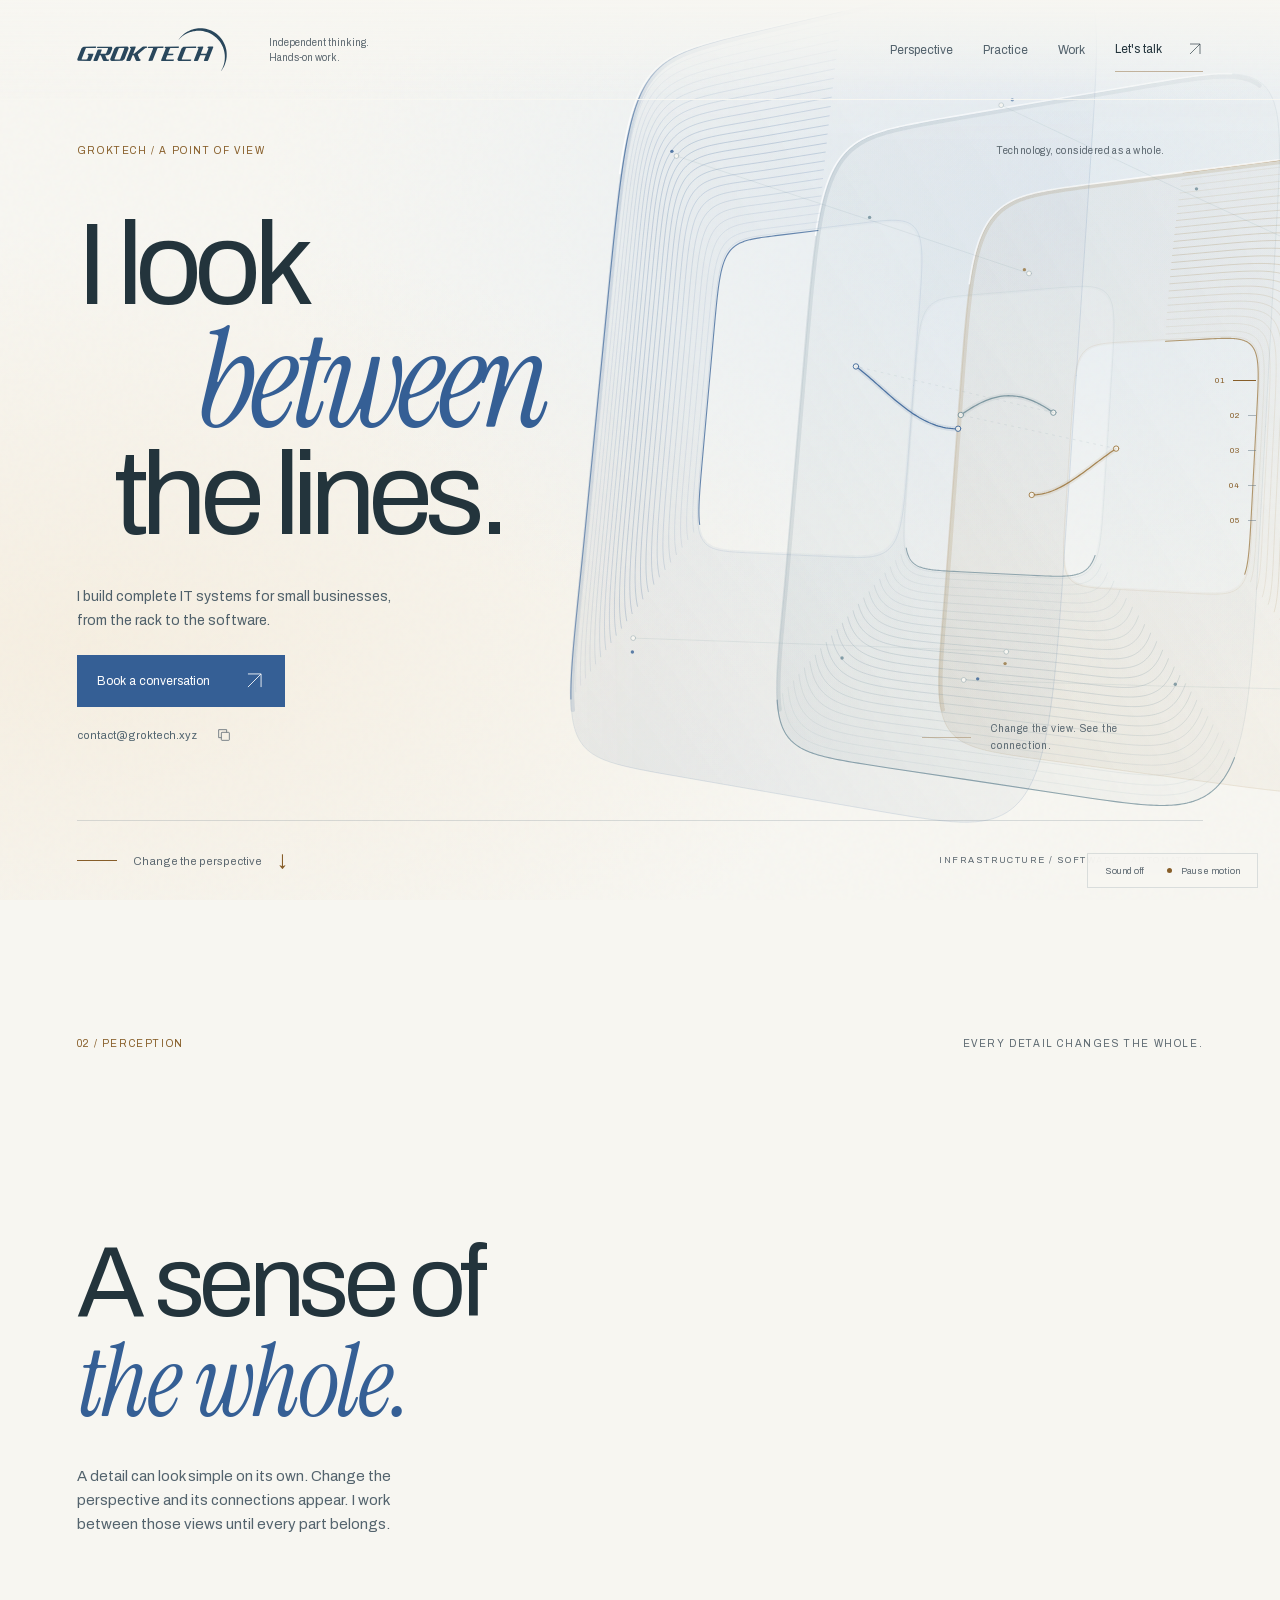
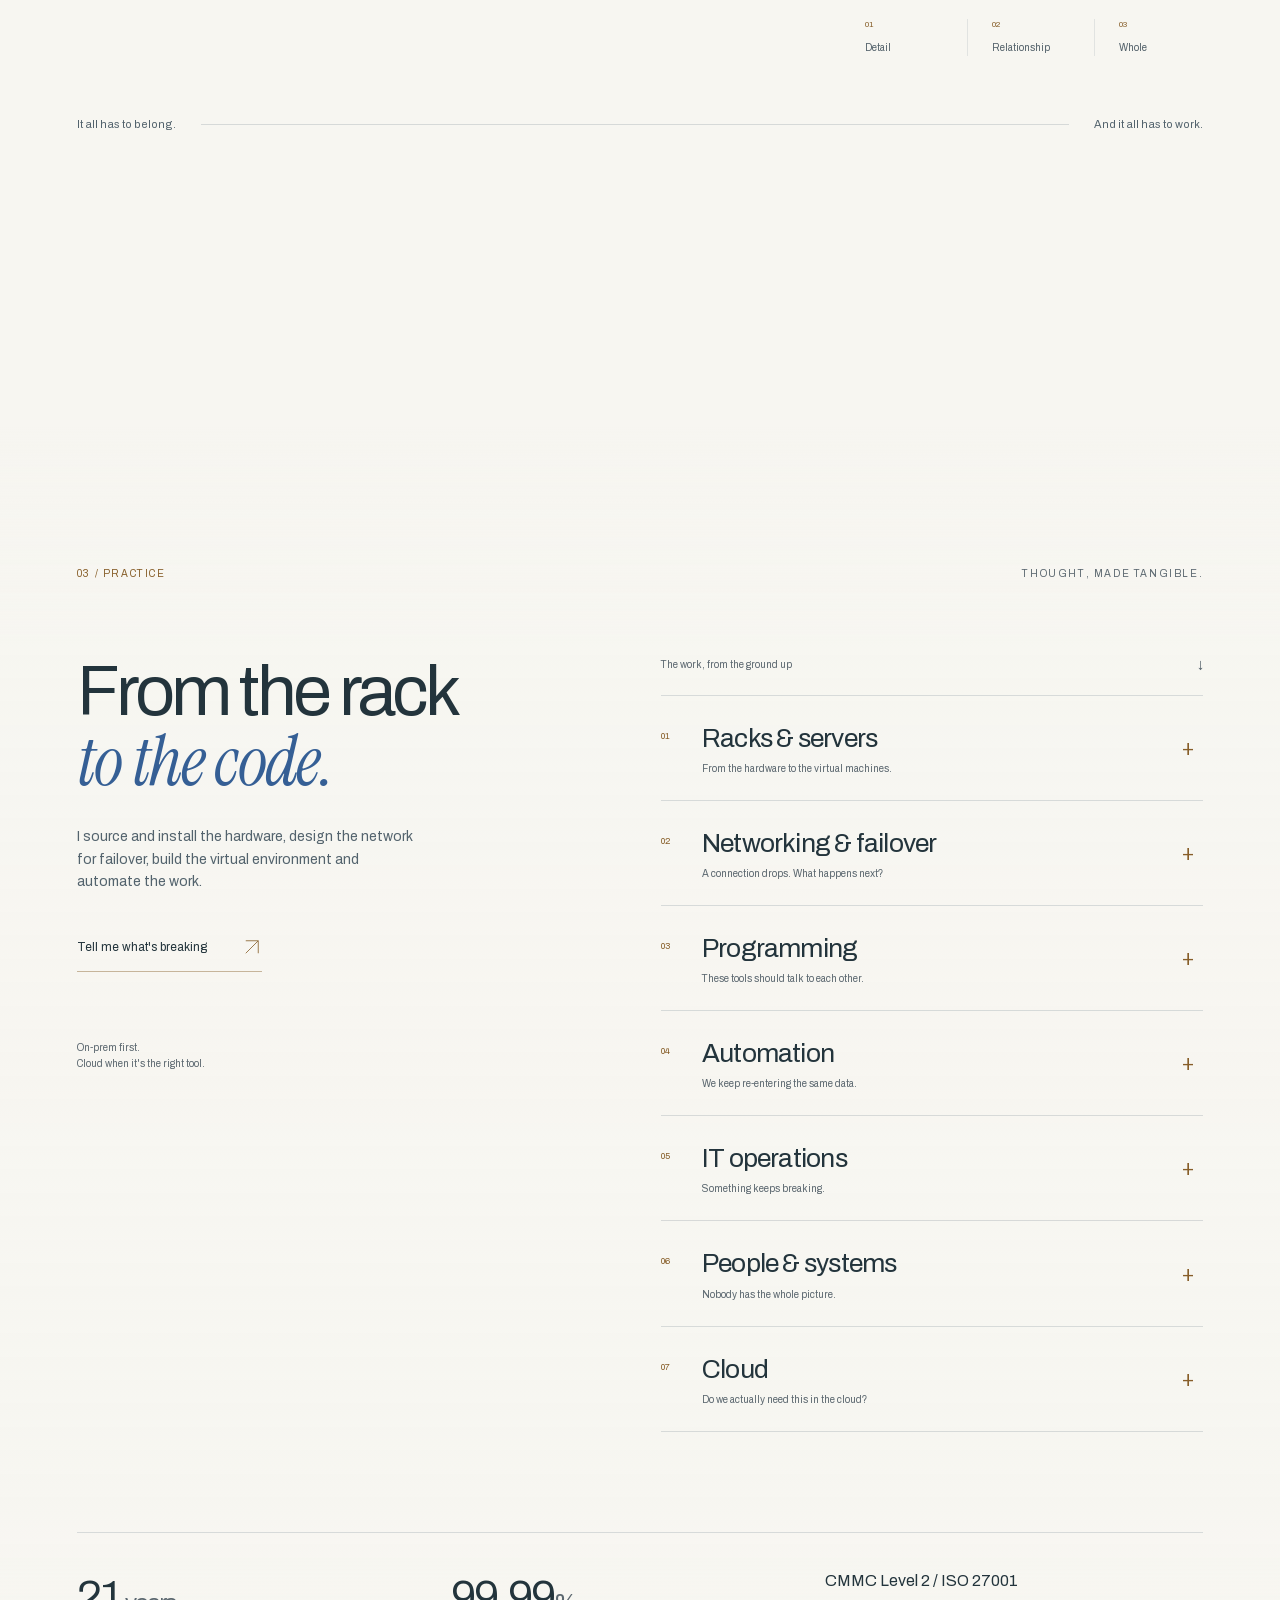
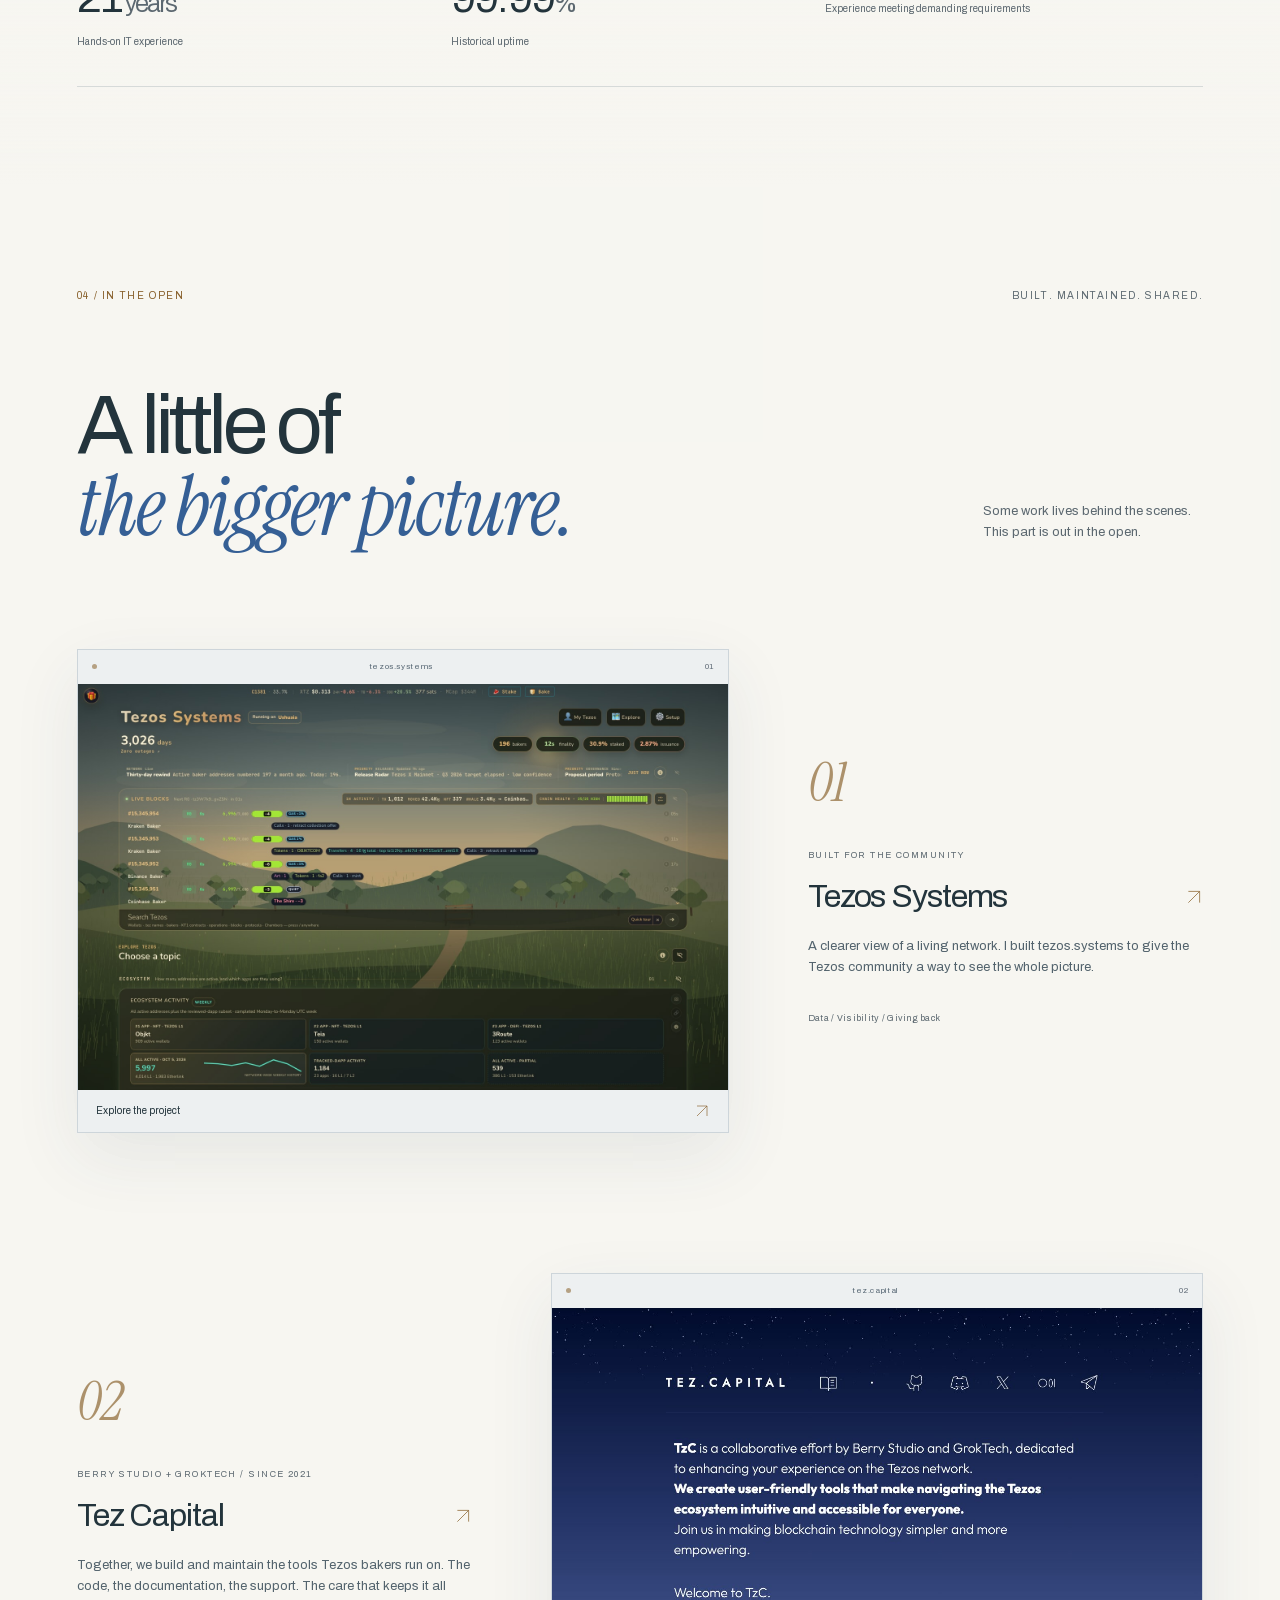
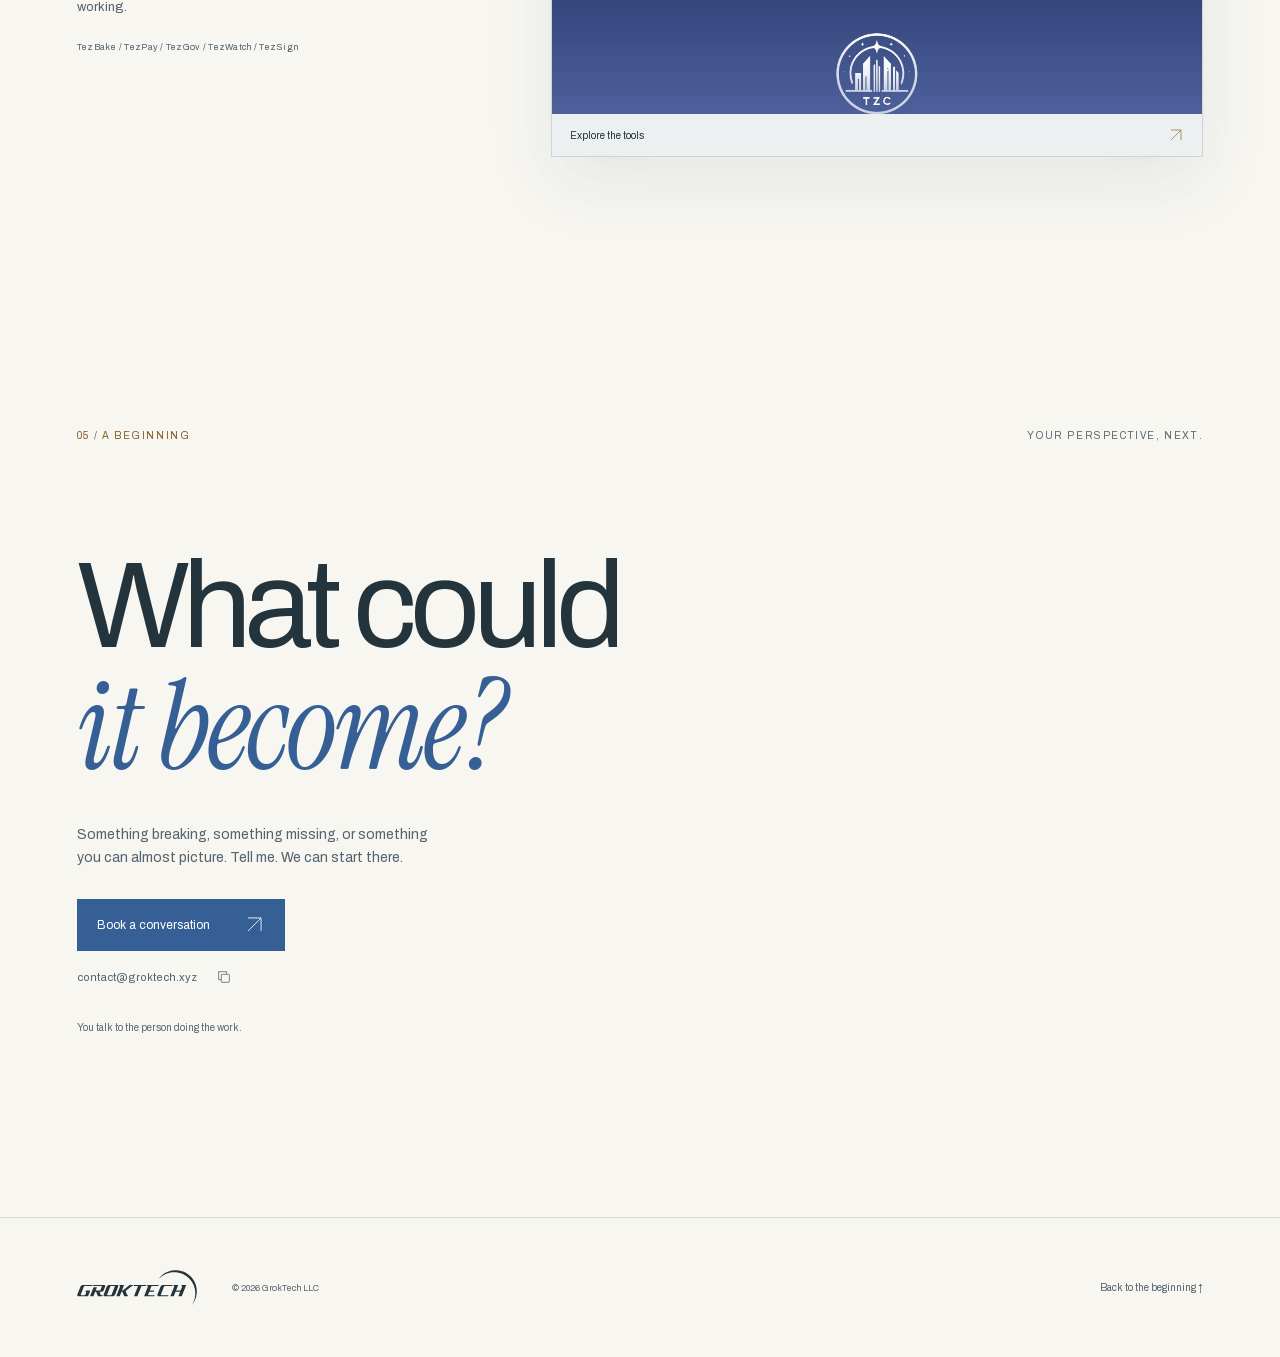
==== index.html @ 068b3383 "Update primary email to contact@groktech.xyz" ====
<!doctype html>
<html lang="en">
<head>
  <meta charset="utf-8">
  <meta name="viewport" content="width=device-width, initial-scale=1">
  <title>GrokTech | IT Infrastructure, Software &amp; Automation</title>
  <meta name="description" content="Complete IT systems for small businesses: racks and servers, resilient networks, virtualization, software and automation. Designed, built and maintained by one person.">
  <link rel="canonical" href="https://groktech.xyz/">
  <meta name="theme-color" content="#f7f6f1">
  <meta name="color-scheme" content="light">
  <meta name="author" content="GrokTech">

  <meta property="og:type" content="website">
  <meta property="og:site_name" content="GrokTech">
  <meta property="og:url" content="https://groktech.xyz/">
  <meta property="og:title" content="GrokTech | IT Infrastructure, Software &amp; Automation">
  <meta property="og:description" content="From the rack to the software. Hands-on IT infrastructure, resilient networking, virtualization and automation for small businesses.">
  <meta property="og:image" content="https://groktech.xyz/assets/og-parallax.jpg">
  <meta property="og:image:type" content="image/jpeg">
  <meta property="og:image:width" content="1200">
  <meta property="og:image:height" content="630">
  <meta property="og:image:alt" content="GrokTech. I look between the lines.">
  <meta name="twitter:card" content="summary_large_image">
  <meta name="twitter:title" content="GrokTech | IT Infrastructure, Software &amp; Automation">
  <meta name="twitter:description" content="Racks, servers, resilient networks, virtualization, software and automation. One person who understands how it all fits.">
  <meta name="twitter:image" content="https://groktech.xyz/assets/og-parallax.jpg">
  <meta name="twitter:image:alt" content="GrokTech. I look between the lines. IT infrastructure, software and automation, with translucent architectural layers.">

  <link rel="icon" href="favicon.ico?v=cf7a1a0952e0" sizes="32x32">
  <link rel="icon" href="assets/favicon.svg?v=ba9955208578" type="image/svg+xml">
  <link rel="apple-touch-icon" href="assets/apple-touch-icon.png?v=6e3a248b5c61">

  <link rel="preload" href="assets/fonts/archivo-var.woff2" as="font" type="font/woff2" crossorigin>
  <link rel="preload" href="assets/fonts/instrument-serif-italic.woff2" as="font" type="font/woff2" crossorigin>
  <link rel="stylesheet" href="assets/css/site.css?v=089e226c1482">
  <link rel="stylesheet" href="assets/css/effects.css?v=de224df304a8">
  <script src="assets/js/site.js?v=728b09d167bd" defer></script>

  <script type="application/ld+json">
{
  "@context": "https://schema.org",
  "@graph": [
    {
      "@type": "Organization",
      "@id": "https://groktech.xyz/#business",
      "name": "GrokTech",
      "legalName": "GrokTech LLC",
      "url": "https://groktech.xyz/",
      "foundingDate": "2021",
      "email": "contact@groktech.xyz",
      "logo": "https://groktech.xyz/assets/apple-touch-icon.png",
      "image": "https://groktech.xyz/assets/og-parallax.jpg",
      "description": "Hands-on IT infrastructure for small businesses, from hardware procurement and server installation to networking, failover, virtualization, software and automation."
    }
  ]
}
  </script>
  <link rel="stylesheet" href="assets/css/experience-art.css?v=3ca08be792cf">
  <script src="assets/js/experience.js?v=8ca03654eba4" defer></script>
  <script src="assets/js/sound.js?v=e88a2bca0099" defer></script>
</head>
<body id="top">
<a class="skip" href="#main">Skip to content</a>
<div class="atmosphere" aria-hidden="true"></div><svg class="experience-fallback" viewBox="0 0 1200 900" fill="none" aria-hidden="true"><g transform="translate(110 -40) rotate(5 760 450) skewY(-5)"><rect x="488" y="162" width="420" height="550" rx="58.0" stroke="#355f95" opacity="0.52"/><rect x="494" y="168" width="408" height="538" rx="56.6" stroke="#355f95" opacity="0.22"/><rect x="500" y="174" width="396" height="526" rx="55.2" stroke="#355f95" opacity="0.22"/><rect x="506" y="180" width="384" height="514" rx="53.8" stroke="#355f95" opacity="0.22"/><rect x="512" y="186" width="372" height="502" rx="52.4" stroke="#355f95" opacity="0.22"/><rect x="518" y="192" width="360" height="490" rx="51.0" stroke="#355f95" opacity="0.22"/><rect x="524" y="198" width="348" height="478" rx="49.6" stroke="#355f95" opacity="0.22"/><rect x="530" y="204" width="336" height="466" rx="48.2" stroke="#355f95" opacity="0.22"/><rect x="536" y="210" width="324" height="454" rx="46.8" stroke="#355f95" opacity="0.22"/><rect x="542" y="216" width="312" height="442" rx="45.4" stroke="#355f95" opacity="0.22"/><rect x="548" y="222" width="300" height="430" rx="44.0" stroke="#355f95" opacity="0.22"/><rect x="554" y="228" width="288" height="418" rx="42.6" stroke="#355f95" opacity="0.22"/><rect x="560" y="234" width="276" height="406" rx="41.2" stroke="#355f95" opacity="0.22"/><rect x="566" y="240" width="264" height="394" rx="39.8" stroke="#355f95" opacity="0.22"/><rect x="572" y="246" width="252" height="382" rx="38.4" stroke="#355f95" opacity="0.22"/><rect x="578" y="252" width="240" height="370" rx="37.0" stroke="#355f95" opacity="0.22"/><rect x="584" y="258" width="228" height="358" rx="35.6" stroke="#355f95" opacity="0.22"/><rect x="590" y="264" width="216" height="346" rx="34.2" stroke="#355f95" opacity="0.52"/><rect x="550" y="170" width="420" height="550" rx="58.0" stroke="#758d98" opacity="0.52"/><rect x="556" y="176" width="408" height="538" rx="56.6" stroke="#758d98" opacity="0.22"/><rect x="562" y="182" width="396" height="526" rx="55.2" stroke="#758d98" opacity="0.22"/><rect x="568" y="188" width="384" height="514" rx="53.8" stroke="#758d98" opacity="0.22"/><rect x="574" y="194" width="372" height="502" rx="52.4" stroke="#758d98" opacity="0.22"/><rect x="580" y="200" width="360" height="490" rx="51.0" stroke="#758d98" opacity="0.22"/><rect x="586" y="206" width="348" height="478" rx="49.6" stroke="#758d98" opacity="0.22"/><rect x="592" y="212" width="336" height="466" rx="48.2" stroke="#758d98" opacity="0.22"/><rect x="598" y="218" width="324" height="454" rx="46.8" stroke="#758d98" opacity="0.22"/><rect x="604" y="224" width="312" height="442" rx="45.4" stroke="#758d98" opacity="0.22"/><rect x="610" y="230" width="300" height="430" rx="44.0" stroke="#758d98" opacity="0.22"/><rect x="616" y="236" width="288" height="418" rx="42.6" stroke="#758d98" opacity="0.22"/><rect x="622" y="242" width="276" height="406" rx="41.2" stroke="#758d98" opacity="0.22"/><rect x="628" y="248" width="264" height="394" rx="39.8" stroke="#758d98" opacity="0.22"/><rect x="634" y="254" width="252" height="382" rx="38.4" stroke="#758d98" opacity="0.22"/><rect x="640" y="260" width="240" height="370" rx="37.0" stroke="#758d98" opacity="0.22"/><rect x="646" y="266" width="228" height="358" rx="35.6" stroke="#758d98" opacity="0.22"/><rect x="652" y="272" width="216" height="346" rx="34.2" stroke="#758d98" opacity="0.52"/><rect x="612" y="178" width="420" height="550" rx="58.0" stroke="#a37d43" opacity="0.52"/><rect x="618" y="184" width="408" height="538" rx="56.6" stroke="#a37d43" opacity="0.22"/><rect x="624" y="190" width="396" height="526" rx="55.2" stroke="#a37d43" opacity="0.22"/><rect x="630" y="196" width="384" height="514" rx="53.8" stroke="#a37d43" opacity="0.22"/><rect x="636" y="202" width="372" height="502" rx="52.4" stroke="#a37d43" opacity="0.22"/><rect x="642" y="208" width="360" height="490" rx="51.0" stroke="#a37d43" opacity="0.22"/><rect x="648" y="214" width="348" height="478" rx="49.6" stroke="#a37d43" opacity="0.22"/><rect x="654" y="220" width="336" height="466" rx="48.2" stroke="#a37d43" opacity="0.22"/><rect x="660" y="226" width="324" height="454" rx="46.8" stroke="#a37d43" opacity="0.22"/><rect x="666" y="232" width="312" height="442" rx="45.4" stroke="#a37d43" opacity="0.22"/><rect x="672" y="238" width="300" height="430" rx="44.0" stroke="#a37d43" opacity="0.22"/><rect x="678" y="244" width="288" height="418" rx="42.6" stroke="#a37d43" opacity="0.22"/><rect x="684" y="250" width="276" height="406" rx="41.2" stroke="#a37d43" opacity="0.22"/><rect x="690" y="256" width="264" height="394" rx="39.8" stroke="#a37d43" opacity="0.22"/><rect x="696" y="262" width="252" height="382" rx="38.4" stroke="#a37d43" opacity="0.22"/><rect x="702" y="268" width="240" height="370" rx="37.0" stroke="#a37d43" opacity="0.22"/><rect x="708" y="274" width="228" height="358" rx="35.6" stroke="#a37d43" opacity="0.22"/><rect x="714" y="280" width="216" height="346" rx="34.2" stroke="#a37d43" opacity="0.52"/></g></svg>
<canvas id="experience-canvas" aria-hidden="true"></canvas>
<header class="site-header wrap">
<a class="brand" href="#top" aria-label="GrokTech, back to top"><svg class="wordmark" xmlns="http://www.w3.org/2000/svg" viewBox="0 0 1501 436" width="172" height="50" fill="currentColor" preserveAspectRatio="xMinYMid meet" aria-hidden="true" focusable="false"><path fill-rule="evenodd" d="M1213.5 3.4l-16 1.7-13 2.2-14 3.1-14 3.8-12 4.1-15 5.9-15 7-13 7.1-11 6.8-12 8.3-15 11.8-10 9-11.3 11.3-9 10-14 18-2 3 .3 .6 16-16.6 9-8.3 11-9 18-12.9 21-12.3 23-10.8 19-6.9 14-4.1 13-3.1 10-1.9 15-2.1 10-.9 17-.7 23 .8 23 2.8 24 5.2 22 6.9 13 5.1 11 5 22 11.9 21 14 9 7 13 11.2 14.2 14.1 16.1 19 14 20 12 21 9.9 22 8 23 3 11 3.1 14 3 20 1 11 .6 14-.7 26-1.9 17-2 12-3.1 14-3 11-8 23-10.1 22-4.8 9-7.3 12-.4 1 .4 .4 13.2-17.4 9-14 8.9-16 7.1-15 7.1-18 6-20 3.9-17 3.1-21 1.2-16 0-25-1.2-17-3-20-4.1-18-6.1-20-7.9-20-8.8-18-8.1-14-10-15-10-13-15.1-17-16.2-15.3-11-9-18-12.8-17-10.3-18-9-14-5.9-17-5.9-23-6-17-3-19-2.1-24-.5zM70.5 186.4l-4 .9-4 1.8-9 6.2-6 5.6-3.1 4.6-40.2 102-.9 3-.3 3 .2 3 1.2 3 3 5 2.1 2.1 2 1.2 4 1 116 .1 2-.1 3-1.1 2.6-2.2 1.9-3 22.9-58 .2-3-.4-2-1.2-1.3-2-.5-44-.2-4 .6-3 2-1.3 1.4-1.9 4-.1 3 1.3 2 1 .6 4 1.1 2 1.2 1.3 2.1 0 2-12.1 31-2 3-3.2 2.2-5 .8-42 0-3-.6-1.4-1.4-.5-2 .6-3 38-97 2.3-5 1.5-2 3.5-2.3 2-.4 88-.1 3-.9 2-1.1 3.3-3.2 1.3-3-.2-4-1.4-1.5-3-.8zM209.5 186.3l-3 .8-2 1.2-2 2.3-1.5 2.9-.3 3 .4 2 1.4 1.6 2 .7 101 0 2 .3 1.8 1.4 .6 1 0 3-18.1 46-2.3 2.7-2 1.5-4 .9-44 0-2-.5-1-.8-1.1-1.8 0-3 11.6-29 .6-3-.9-3-1.4-1-1.8-.5-30 0-3 .5-3 1.7-1.3 1.3-1.8 3-38.2 97-1.2 3-.4 3 .9 2.9 2 1.4 1 .1 30 .1 2-.2 4-2 3.1-4.3 17.5-45 1.2-2 2.2-2.2 2-1.1 3-.3 2 .2 2 .9 3.1 3.5 18.6 46 1.7 3 2.6 2.3 5 1.2 43 0 3-.4 3-1.5 2-1.7 2.2-2.9 .6-3-.5-3-1.3-1.3-2-.6-12 0-4-.5-3-1.3-1.3-1.3-1.8-3-12.2-30-.4-4 .7-1.4 2-1.1 20-.1 6-1.1 6-2.9 7-5.1 3.8-3.3 3.6-4 2.7-5 17.2-44 .9-5-.2-2-.8-3-3.7-6-3.7-3-4.8-1.2zM400.5 186.3l-4 .8-5 2.2-10 7-5.2 5.2-3 5-40.1 102-.9 5 .9 5 3.7 6 3.6 3.2 3 1 3 .2 103-.1 4-1 4-1.9 10-7.1 6.3-6.3 3-6 38.9-99 1-4 0-4-1-3-2.9-5-3.3-3.5-2-1-4-.8zM538.5 186.3l-4 1.7-3 2.7-1.3 1.8-.9 4 .7 2 1.5 1.3 5 1.5 1.5 1.2 1 2-.3 3-44.6 113-.9 4 1 3 2.3 1.3 1 .1 30 0 4-1 2-1.4 2.4-3 .9-2 17.3-44 1.2-2 2.2-2.3 2-1 2-.2 3 .3 2 .9 2.3 2.3 19.3 47 1.4 2.6 2 2.1 3 1.4 2 .3 30 0 2-.1 4-1.9 3.3-3.4 1-2 .1-5-1.4-1.6-6-1.3-3.2-3.1-16.7-41-.3-2 1.2-4 2-2.8 4-3.6 62-51.8 5-3 3-1.1 6-.6 3-1 1.6-1.1 3.6-4 .8-3-.5-3-1.5-1.6-3-.7-32 0-5 .9-3 1.3-3 1.7-4 3.2-72 60.5-5 2.8-5 .9-2-.5-1.3-1.5 .1-4 22.4-57 1-3-.6-3-1.6-1.7-2-.6zM717.5 186.3l-4 1.7-4.1 4.5-.7 3 .1 2 .2 1 1.5 1.5 3 .7 44 .2 1 .1 1.7 1.5 .5 1 .2 2-1.1 4-44.4 113-.2 3 .9 2 1.4 1 2 .4 31-.1 4-1.7 3.2-3.6 45.7-116 1-2 2.1-2.5 3-1.8 4-.5 44-.1 3-1.1 3-2.4 2.1-2.6 .7-3-.4-3-1.4-1.6-2-.7zM886.5 186.3l-3 1.1-4 3.4-1.2 1.7-.8 4 .6 2 1.4 1.3 5 1.4 1.6 1.3 .8 1 .1 3-44.8 114-.8 4 1 3 2.1 1.3 2 .1 114 0 4-1 4.2-3.4 2.1-4 0-2-.7-2-.8-1-1.8-.8-73-.2-3-.7-1.5-2.3 .2-4 10.9-28 2.1-4 2.3-2.1 2-1.1 3-.5 45 0 3-.8 2-1.2 2.2-2.3 1.1-2 .9-3-.2-1.8-1-1.9-2-1-45-.3-2-.4-1.7-1.6-.5-1 0-3 16-41 1.7-4 2.1-3 3.4-2.3 2-.3 75-.4 4-1.8 3.2-3.2 1.3-3-.2-4-1.3-1.5-3-.8zM1072.5 186.4l-4 .8-3 1.3-9 5.8-6.2 5.2-4.3 6-39.8 101-1 3-.6 4 .9 5 2.9 5 2.1 2.6 3 1.9 3 .9 116 .1 2-.1 3-1.1 4-3.4 1.3-1.9 .5-2-.4-4-1.4-1.4-2-.5-86 0-3-.5-1-.7-1.3-1.9 0-2 1-3 38-97 1.9-4 1.4-1.8 2-1.6 3-1.1 90-.4 4-1.7 2.3-2.4 1.9-4-.2-3.7-1-1.5-3-1.1zM1214.5 186.5l-4 1.8-2.4 2.2-1.9 3-.4 3 .7 2 1 1.1 5 1.6 2 1.4 .9 1.9-.6 4-44.6 113-.4 3 .7 2.7 2 1.6 1 .1 30 .1 2-.2 4-1.8 2.3-2.5 1-2 18.3-46 3.4-3.3 3-1 2-.2 44 .1 1 .1 2 1.3 .8 2-.4 3-16.8 43-.7 3 .5 2 .6 1.1 1.4 .9 2.6 .5 30-.1 3-.9 2-1.2 2.5-3.3 1.8-4 49.9-127 .1-3-1.1-2-3.2-1.3-43 0-2 .2-4 1.8-4.1 4.3-.6 2-.1 3 .3 1 1.5 1.6 2 .7 3 .2 2.1 1.5 .5 2-.2 3-16.1 41-1.8 4-1.5 2-3 2.3-4 .8-43 0-3-.6-1-.8-.5-.7-.5-3 23.4-60-.2-4-1.2-1.3-3-1zM421.4 201.5l4.1-.7 44 .1 1.8 .6 1.6 2-.2 4-38.9 99-2.8 5-3.5 2.4-4 .6-42 .1-3-.5-2-1.6-.5-2 .1-2 40.1-102 2.3-3.1z"/></svg></a>
<span class="header-note">Independent thinking.<br>Hands-on work.</span>
<nav aria-label="Main"><a href="#perspective">Perspective</a><a href="#practice">Practice</a><a href="#work">Work</a><a class="header-contact" href="#contact">Let's talk <svg viewBox="0 0 32 32" fill="none" stroke="currentColor" stroke-width="1.3" aria-hidden="true" focusable="false"><path d="M6 26 26 6M6 6h20v20"/></svg></a></nav>
</header>
<nav class="scene-nav" aria-label="Page chapters"><a href="#top" aria-label="Beginning" aria-current="location"><span>01</span><i></i></a><a href="#perspective" aria-label="Perspective"><span>02</span><i></i></a><a href="#practice" aria-label="Practice"><span>03</span><i></i></a><a href="#work" aria-label="Work"><span>04</span><i></i></a><a href="#contact" aria-label="Contact"><span>05</span><i></i></a></nav>
<main id="main" tabindex="-1">
<section class="hero scene wrap" data-scene="arrival" aria-labelledby="hero-title">
<div class="hero-overline"><p class="eyebrow">GrokTech / A point of view</p><span class="hero-edition">Technology, considered as a whole.</span></div>
<div class="hero-composition"><h1 id="hero-title"><span>I look</span><span><em>between</em></span><span>the lines.</span></h1>
<div class="hero-aside"><p class="hero-intro">I build complete IT systems for small businesses,<br class="desktop-break"> from the rack to the software.</p><div class="hero-actions"><a class="primary-link" href="https://calendly.com/groktech" target="_blank" rel="noopener"><span>Book a conversation</span><svg viewBox="0 0 32 32" fill="none" stroke="currentColor" stroke-width="1.3" aria-hidden="true" focusable="false"><path d="M6 26 26 6M6 6h20v20"/></svg><span class="sr-only"> (opens in a new tab)</span></a><div class="email-options"><a class="email" href="mailto:contact@groktech.xyz">contact@groktech.xyz</a><button class="copy-email" type="button" data-copy-email hidden aria-label="Copy email address"><svg viewBox="0 0 24 24" fill="none" stroke="currentColor" stroke-width="1.2" aria-hidden="true"><rect x="8" y="8" width="12" height="12" rx="1"/><path d="M16 8V4H4v12h4"/></svg></button></div></div></div></div>
<div class="hero-foot"><a href="#perspective" class="continue-link"><span class="scroll-stroke" aria-hidden="true"></span>Change the perspective <span aria-hidden="true">↓</span></a><span class="eyebrow">Infrastructure / Software / Automation</span></div>
<div class="sculpture-caption" aria-hidden="true"><span class="hairline"></span>Change the view. See the connection.</div>
</section>
<section class="perception scene" id="perspective" data-scene="perception" aria-labelledby="perspective-title">
<div class="perception-stage wrap"><div class="scene-kicker"><span class="eyebrow">02 / Perception</span><span class="eyebrow">Every detail changes the whole.</span></div>
<div class="perception-copy"><h2 id="perspective-title">A sense of<br><em>the whole.</em></h2><p>A detail can look simple on its own. Change the perspective and its connections appear. I work between those views until every part belongs.</p></div>
<div class="perception-notes"><p><span>01</span> Detail</p><p><span>02</span> Relationship</p><p><span>03</span> Whole</p></div>
<div class="perception-line"><span>It all has to belong.</span><span class="line"></span><span>And it all has to work.</span></div></div>
</section>
<section class="practice scene wrap" id="practice" data-scene="practice" aria-labelledby="practice-title">
<div class="scene-kicker"><span class="eyebrow">03 / Practice</span><span class="eyebrow">Thought, made tangible.</span></div>
<div class="practice-layout"><div class="practice-intro"><h2 id="practice-title">From the rack<br><em>to the code.</em></h2><p>I source and install the hardware, design the network for failover, build the virtual environment and automate the work.</p><a class="text-link" href="#contact">Tell me what's breaking <svg viewBox="0 0 32 32" fill="none" stroke="currentColor" stroke-width="1.3" aria-hidden="true" focusable="false"><path d="M6 26 26 6M6 6h20v20"/></svg></a><p class="practice-note">On-prem first.<br>Cloud when it's the right tool.</p></div><div class="practice-right"><p class="index-hint">The work, from the ground up <span aria-hidden="true">↓</span></p><div class="practice-index"><details class="index-row" id="service-infrastructure"><summary><span class="row-number">01</span><h3>Racks &amp; servers</h3><span class="row-note">From the hardware to the virtual machines.</span><span class="row-plus" aria-hidden="true">+</span></summary><div class="row-body"><p>I specify and buy the hardware, mount and cable the servers, then configure storage and virtualization. Built to work as one system.</p></div></details>
<details class="index-row" id="service-networking"><summary><span class="row-number">02</span><h3>Networking &amp; failover</h3><span class="row-note">A connection drops. What happens next?</span><span class="row-plus" aria-hidden="true">+</span></summary><div class="row-body"><p>Switches, routing, VLANs, firewalls and VPNs. I design redundant connections, configure failover and test what happens when a link goes down.</p></div></details>
<details class="index-row" id="service-programming"><summary><span class="row-number">03</span><h3>Programming</h3><span class="row-note">These tools should talk to each other.</span><span class="row-plus" aria-hidden="true">+</span></summary><div class="row-body"><p>Scripts, integrations, internal tools and APIs. I build the connection your existing tools are missing.</p></div></details>
<details class="index-row" id="service-automation"><summary><span class="row-number">04</span><h3>Automation</h3><span class="row-note">We keep re-entering the same data.</span><span class="row-plus" aria-hidden="true">+</span></summary><div class="row-body"><p>Provisioning systems, connecting tools and removing repetitive work. I write the automation and handle the exceptions, from infrastructure to everyday workflows.</p></div></details>
<details class="index-row" id="service-operations"><summary><span class="row-number">05</span><h3>IT operations</h3><span class="row-note">Something keeps breaking.</span><span class="row-plus" aria-hidden="true">+</span></summary><div class="row-body"><p>Monitoring, patching, backups and recovery. I keep the systems running, trace recurring faults and make sure the pieces keep working together.</p></div></details>
<details class="index-row" id="service-people"><summary><span class="row-number">06</span><h3>People &amp; systems</h3><span class="row-note">Nobody has the whole picture.</span><span class="row-plus" aria-hidden="true">+</span></summary><div class="row-body"><p>A shared picture of how your people and systems work together. The right question can change the whole problem.</p></div></details>
<details class="index-row" id="service-cloud"><summary><span class="row-number">07</span><h3>Cloud</h3><span class="row-note">Do we actually need this in the cloud?</span><span class="row-plus" aria-hidden="true">+</span></summary><div class="row-body"><p>The right tool, chosen deliberately. Clear costs, understood dependencies and control over what comes next.</p></div></details></div></div></div>
<aside class="credibility-strip" aria-label="Experience and operational background"><p><strong>21<span> years</span></strong><span>Hands-on IT experience</span></p><p><strong>99.99<span>%</span></strong><span>Historical uptime</span></p><p class="requirements-note"><strong>CMMC Level 2 / ISO 27001</strong><span>Experience meeting demanding requirements</span></p></aside>
</section>
<section class="projects scene wrap" id="work" data-scene="work" aria-labelledby="projects-title">
<div class="scene-kicker"><span class="eyebrow">04 / In the open</span><span class="eyebrow">Built. Maintained. Shared.</span></div>
<div class="work-heading"><h2 id="projects-title">A little of<br><em>the bigger picture.</em></h2><p>Some work lives behind the scenes.<br>This part is out in the open.</p></div>
<article class="project-entry project-systems"><a class="project-preview" href="https://tezos.systems" target="_blank" rel="noopener" aria-label="Explore tezos.systems, opens in a new tab"><div class="window-bar"><span></span><span>tezos.systems</span><span>01</span></div><img src="assets/project-tezos-systems.jpg?v=d582f0232c63" alt="Tezos Systems network dashboard with fully loaded data in its Valley theme" width="1600" height="1000" loading="lazy" decoding="async"><span class="project-visit">Explore the project <svg viewBox="0 0 32 32" fill="none" stroke="currentColor" stroke-width="1.3" aria-hidden="true" focusable="false"><path d="M6 26 26 6M6 6h20v20"/></svg></span></a><div class="project-meta"><span class="project-number" aria-hidden="true">01</span><p class="eyebrow">Built for the community</p><h3><a href="https://tezos.systems" target="_blank" rel="noopener">Tezos Systems <svg viewBox="0 0 32 32" fill="none" stroke="currentColor" stroke-width="1.3" aria-hidden="true" focusable="false"><path d="M6 26 26 6M6 6h20v20"/></svg><span class="sr-only"> (opens in a new tab)</span></a></h3><p>A clearer view of a living network. I built tezos.systems to give the Tezos community a way to see the whole picture.</p><span class="project-type">Data / Visibility / Giving back</span></div></article>
<article class="project-entry project-capital" id="tez-capital"><a class="project-preview" href="https://tez.capital" target="_blank" rel="noopener" aria-label="Explore tez.capital, opens in a new tab"><div class="window-bar"><span></span><span>tez.capital</span><span>02</span></div><img src="assets/project-tez-capital.jpg?v=66ad81d112c2" alt="Tez Capital open-source tools for Tezos operators" width="1280" height="800" loading="lazy" decoding="async"><span class="project-visit">Explore the tools <svg viewBox="0 0 32 32" fill="none" stroke="currentColor" stroke-width="1.3" aria-hidden="true" focusable="false"><path d="M6 26 26 6M6 6h20v20"/></svg></span></a><div class="project-meta"><span class="project-number" aria-hidden="true">02</span><p class="eyebrow">Berry Studio + GrokTech / Since 2021</p><h3><a href="https://tez.capital" target="_blank" rel="noopener">Tez Capital <svg viewBox="0 0 32 32" fill="none" stroke="currentColor" stroke-width="1.3" aria-hidden="true" focusable="false"><path d="M6 26 26 6M6 6h20v20"/></svg><span class="sr-only"> (opens in a new tab)</span></a></h3><p>Together, we build and maintain the tools Tezos bakers run on. The code, the documentation, the support. The care that keeps it all working.</p><p class="tool-names">TezBake / TezPay / TezGov / TezWatch / TezSign</p></div></article>
</section>
<section class="contact scene wrap" id="contact" data-scene="contact" aria-labelledby="contact-title"><div class="scene-kicker"><span class="eyebrow">05 / A beginning</span><span class="eyebrow">Your perspective, next.</span></div><div class="contact-content"><h2 id="contact-title">What could<br><em>it become?</em></h2><p>Something breaking, something missing, or something you can almost picture. Tell me. We can start there.</p><div class="contact-actions"><a class="primary-link" href="https://calendly.com/groktech" target="_blank" rel="noopener"><span>Book a conversation</span><svg viewBox="0 0 32 32" fill="none" stroke="currentColor" stroke-width="1.3" aria-hidden="true" focusable="false"><path d="M6 26 26 6M6 6h20v20"/></svg><span class="sr-only"> (opens in a new tab)</span></a><div class="email-options"><a class="email" href="mailto:contact@groktech.xyz">contact@groktech.xyz</a><button class="copy-email" type="button" data-copy-email hidden aria-label="Copy email address"><svg viewBox="0 0 24 24" fill="none" stroke="currentColor" stroke-width="1.2" aria-hidden="true"><rect x="8" y="8" width="12" height="12" rx="1"/><path d="M16 8V4H4v12h4"/></svg></button></div></div><p class="contact-personal">You talk to the person doing the work.</p></div></section>
<span class="sr-only" role="status" aria-live="polite" data-copy-status></span>
</main>
<footer class="site-footer wrap"><a class="footer-brand" href="#top" aria-label="GrokTech, back to the beginning"><svg class="wordmark" xmlns="http://www.w3.org/2000/svg" viewBox="0 0 1501 436" width="172" height="50" fill="currentColor" preserveAspectRatio="xMinYMid meet" aria-hidden="true" focusable="false"><path fill-rule="evenodd" d="M1213.5 3.4l-16 1.7-13 2.2-14 3.1-14 3.8-12 4.1-15 5.9-15 7-13 7.1-11 6.8-12 8.3-15 11.8-10 9-11.3 11.3-9 10-14 18-2 3 .3 .6 16-16.6 9-8.3 11-9 18-12.9 21-12.3 23-10.8 19-6.9 14-4.1 13-3.1 10-1.9 15-2.1 10-.9 17-.7 23 .8 23 2.8 24 5.2 22 6.9 13 5.1 11 5 22 11.9 21 14 9 7 13 11.2 14.2 14.1 16.1 19 14 20 12 21 9.9 22 8 23 3 11 3.1 14 3 20 1 11 .6 14-.7 26-1.9 17-2 12-3.1 14-3 11-8 23-10.1 22-4.8 9-7.3 12-.4 1 .4 .4 13.2-17.4 9-14 8.9-16 7.1-15 7.1-18 6-20 3.9-17 3.1-21 1.2-16 0-25-1.2-17-3-20-4.1-18-6.1-20-7.9-20-8.8-18-8.1-14-10-15-10-13-15.1-17-16.2-15.3-11-9-18-12.8-17-10.3-18-9-14-5.9-17-5.9-23-6-17-3-19-2.1-24-.5zM70.5 186.4l-4 .9-4 1.8-9 6.2-6 5.6-3.1 4.6-40.2 102-.9 3-.3 3 .2 3 1.2 3 3 5 2.1 2.1 2 1.2 4 1 116 .1 2-.1 3-1.1 2.6-2.2 1.9-3 22.9-58 .2-3-.4-2-1.2-1.3-2-.5-44-.2-4 .6-3 2-1.3 1.4-1.9 4-.1 3 1.3 2 1 .6 4 1.1 2 1.2 1.3 2.1 0 2-12.1 31-2 3-3.2 2.2-5 .8-42 0-3-.6-1.4-1.4-.5-2 .6-3 38-97 2.3-5 1.5-2 3.5-2.3 2-.4 88-.1 3-.9 2-1.1 3.3-3.2 1.3-3-.2-4-1.4-1.5-3-.8zM209.5 186.3l-3 .8-2 1.2-2 2.3-1.5 2.9-.3 3 .4 2 1.4 1.6 2 .7 101 0 2 .3 1.8 1.4 .6 1 0 3-18.1 46-2.3 2.7-2 1.5-4 .9-44 0-2-.5-1-.8-1.1-1.8 0-3 11.6-29 .6-3-.9-3-1.4-1-1.8-.5-30 0-3 .5-3 1.7-1.3 1.3-1.8 3-38.2 97-1.2 3-.4 3 .9 2.9 2 1.4 1 .1 30 .1 2-.2 4-2 3.1-4.3 17.5-45 1.2-2 2.2-2.2 2-1.1 3-.3 2 .2 2 .9 3.1 3.5 18.6 46 1.7 3 2.6 2.3 5 1.2 43 0 3-.4 3-1.5 2-1.7 2.2-2.9 .6-3-.5-3-1.3-1.3-2-.6-12 0-4-.5-3-1.3-1.3-1.3-1.8-3-12.2-30-.4-4 .7-1.4 2-1.1 20-.1 6-1.1 6-2.9 7-5.1 3.8-3.3 3.6-4 2.7-5 17.2-44 .9-5-.2-2-.8-3-3.7-6-3.7-3-4.8-1.2zM400.5 186.3l-4 .8-5 2.2-10 7-5.2 5.2-3 5-40.1 102-.9 5 .9 5 3.7 6 3.6 3.2 3 1 3 .2 103-.1 4-1 4-1.9 10-7.1 6.3-6.3 3-6 38.9-99 1-4 0-4-1-3-2.9-5-3.3-3.5-2-1-4-.8zM538.5 186.3l-4 1.7-3 2.7-1.3 1.8-.9 4 .7 2 1.5 1.3 5 1.5 1.5 1.2 1 2-.3 3-44.6 113-.9 4 1 3 2.3 1.3 1 .1 30 0 4-1 2-1.4 2.4-3 .9-2 17.3-44 1.2-2 2.2-2.3 2-1 2-.2 3 .3 2 .9 2.3 2.3 19.3 47 1.4 2.6 2 2.1 3 1.4 2 .3 30 0 2-.1 4-1.9 3.3-3.4 1-2 .1-5-1.4-1.6-6-1.3-3.2-3.1-16.7-41-.3-2 1.2-4 2-2.8 4-3.6 62-51.8 5-3 3-1.1 6-.6 3-1 1.6-1.1 3.6-4 .8-3-.5-3-1.5-1.6-3-.7-32 0-5 .9-3 1.3-3 1.7-4 3.2-72 60.5-5 2.8-5 .9-2-.5-1.3-1.5 .1-4 22.4-57 1-3-.6-3-1.6-1.7-2-.6zM717.5 186.3l-4 1.7-4.1 4.5-.7 3 .1 2 .2 1 1.5 1.5 3 .7 44 .2 1 .1 1.7 1.5 .5 1 .2 2-1.1 4-44.4 113-.2 3 .9 2 1.4 1 2 .4 31-.1 4-1.7 3.2-3.6 45.7-116 1-2 2.1-2.5 3-1.8 4-.5 44-.1 3-1.1 3-2.4 2.1-2.6 .7-3-.4-3-1.4-1.6-2-.7zM886.5 186.3l-3 1.1-4 3.4-1.2 1.7-.8 4 .6 2 1.4 1.3 5 1.4 1.6 1.3 .8 1 .1 3-44.8 114-.8 4 1 3 2.1 1.3 2 .1 114 0 4-1 4.2-3.4 2.1-4 0-2-.7-2-.8-1-1.8-.8-73-.2-3-.7-1.5-2.3 .2-4 10.9-28 2.1-4 2.3-2.1 2-1.1 3-.5 45 0 3-.8 2-1.2 2.2-2.3 1.1-2 .9-3-.2-1.8-1-1.9-2-1-45-.3-2-.4-1.7-1.6-.5-1 0-3 16-41 1.7-4 2.1-3 3.4-2.3 2-.3 75-.4 4-1.8 3.2-3.2 1.3-3-.2-4-1.3-1.5-3-.8zM1072.5 186.4l-4 .8-3 1.3-9 5.8-6.2 5.2-4.3 6-39.8 101-1 3-.6 4 .9 5 2.9 5 2.1 2.6 3 1.9 3 .9 116 .1 2-.1 3-1.1 4-3.4 1.3-1.9 .5-2-.4-4-1.4-1.4-2-.5-86 0-3-.5-1-.7-1.3-1.9 0-2 1-3 38-97 1.9-4 1.4-1.8 2-1.6 3-1.1 90-.4 4-1.7 2.3-2.4 1.9-4-.2-3.7-1-1.5-3-1.1zM1214.5 186.5l-4 1.8-2.4 2.2-1.9 3-.4 3 .7 2 1 1.1 5 1.6 2 1.4 .9 1.9-.6 4-44.6 113-.4 3 .7 2.7 2 1.6 1 .1 30 .1 2-.2 4-1.8 2.3-2.5 1-2 18.3-46 3.4-3.3 3-1 2-.2 44 .1 1 .1 2 1.3 .8 2-.4 3-16.8 43-.7 3 .5 2 .6 1.1 1.4 .9 2.6 .5 30-.1 3-.9 2-1.2 2.5-3.3 1.8-4 49.9-127 .1-3-1.1-2-3.2-1.3-43 0-2 .2-4 1.8-4.1 4.3-.6 2-.1 3 .3 1 1.5 1.6 2 .7 3 .2 2.1 1.5 .5 2-.2 3-16.1 41-1.8 4-1.5 2-3 2.3-4 .8-43 0-3-.6-1-.8-.5-.7-.5-3 23.4-60-.2-4-1.2-1.3-3-1zM421.4 201.5l4.1-.7 44 .1 1.8 .6 1.6 2-.2 4-38.9 99-2.8 5-3.5 2.4-4 .6-42 .1-3-.5-2-1.6-.5-2 .1-2 40.1-102 2.3-3.1z"/></svg></a><p>© <span data-year>2026</span> GrokTech LLC</p><a class="back-top" href="#top">Back to the beginning ↑</a></footer>
<div class="experience-controls" aria-label="Experience controls"><button class="sound-toggle" type="button" data-sound-toggle hidden aria-pressed="false">Sound off</button><button type="button" class="motion-toggle" aria-pressed="false" hidden><span class="motion-dot" aria-hidden="true"></span><span data-motion-label>Pause motion</span></button></div>
</body></html>
---- assets/css/site.css ----
@font-face{font-family:Archivo;src:url('../fonts/archivo-var.woff2') format('woff2');font-weight:100 900;font-display:swap}
@font-face{font-family:Instrument;src:url('../fonts/instrument-serif-italic.woff2') format('woff2');font-style:italic;font-display:swap}
:root{--surface:#f7f6f1;--paper:#f7f6f1;--ink:#23343c;--gold:#875e29;--blue:#355f95;--muted:#5c6870;--line:#56697933;--gutter:clamp(24px,6vw,116px);--ease:cubic-bezier(.22,.75,.2,1);color-scheme:light;font-family:Archivo,Arial,sans-serif;color:var(--ink);background:var(--surface);font-synthesis:none;-webkit-font-smoothing:antialiased}
*{box-sizing:border-box}html{scroll-behavior:smooth;scroll-padding-top:90px}body{margin:0;overflow-x:clip}p,h1,h2,h3,figure{margin:0}p{line-height:1.6}a{color:inherit;text-decoration:none}button{color:inherit;font:inherit;cursor:pointer}button,a,summary{-webkit-tap-highlight-color:transparent;touch-action:manipulation}a:focus-visible,button:focus-visible,summary:focus-visible{outline:2px solid var(--gold);outline-offset:7px}svg{display:block}em{font-family:Instrument,Georgia,serif;font-weight:400;letter-spacing:-.025em}::selection{background:#355f95;color:#fff}[hidden]{display:none!important}.wrap{padding-inline:var(--gutter);max-width:1920px;margin-inline:auto}.eyebrow{font-size:10px;font-weight:400;text-transform:uppercase;letter-spacing:.16em;line-height:1.7}.sr-only{position:absolute;width:1px;height:1px;overflow:hidden;clip-path:inset(50%);white-space:nowrap}.skip{position:fixed;z-index:100;top:12px;left:20px;padding:12px 20px;background:var(--blue);color:#fff;transform:translateY(-170%)}.skip:focus{transform:none}.atmosphere{position:fixed;z-index:0;inset:0;pointer-events:none;background:radial-gradient(ellipse at 83% 23%,#dce8f4a3,transparent 53%),radial-gradient(ellipse at 7% 72%,#f4e8d48f,transparent 46%),#f7f6f1}.atmosphere::after{content:'';position:absolute;inset:0;opacity:.065;background-image:url("data:image/svg+xml,%3Csvg viewBox='0 0 180 180' xmlns='http://www.w3.org/2000/svg'%3E%3Cfilter id='n'%3E%3CfeTurbulence type='fractalNoise' baseFrequency='.96' numOctaves='3' stitchTiles='stitch'/%3E%3C/filter%3E%3Crect width='100%25' height='100%25' opacity='.28' filter='url(%23n)'/%3E%3C/svg%3E")}.experience-fallback{position:fixed;inset:0;width:100%;height:100%;pointer-events:none;opacity:.7;z-index:0}.experience-ready .experience-fallback{opacity:0}#experience-canvas{position:fixed;inset:0;width:100%;height:100%;pointer-events:none;z-index:0}main,.site-footer{position:relative;z-index:1}.site-header{position:fixed;z-index:20;inset:0 0 auto;height:100px;display:flex;align-items:center;gap:42px;transition:background .4s,border-color .4s;background:linear-gradient(#f7f6f1ed,#f7f6f100);border-bottom:1px solid transparent}.site-header.is-scrolled{background:#f7f6f1ed;backdrop-filter:blur(18px);border-bottom-color:#67798626}.brand{color:#29475c;flex:none}.wordmark{width:150px;height:auto}.header-note{font-size:10px;line-height:1.5;color:var(--muted);margin-right:auto}.site-header nav{display:flex;align-items:center;gap:30px;font-size:12px}.site-header nav a{min-height:44px;display:flex;align-items:center;gap:25px}.site-header nav a:not(.header-contact){color:#53626c}.site-header nav a:hover{color:var(--gold)}.header-contact{border-bottom:1px solid #8a632e70}.header-contact svg{width:16px;height:16px}.scene-nav{position:fixed;right:24px;top:50%;transform:translateY(-50%);display:flex;flex-direction:column;z-index:15;gap:3px}.scene-nav a{min-height:32px;min-width:38px;display:flex;align-items:center;justify-content:flex-end;gap:8px}.scene-nav span{font-size:8px;letter-spacing:.1em;opacity:0;transition:opacity .3s;color:var(--gold)}.scene-nav i{height:1px;width:8px;background:#53667770;transition:width .5s,background .5s}.scene-nav a[aria-current] i{width:23px;background:var(--gold)}.scene-nav a[aria-current] span,.scene-nav a:hover span{opacity:1}.scene{position:relative}.hero{min-height:820px;height:100svh;max-height:1300px;padding-top:142px;display:flex;flex-direction:column}.hero-overline{display:flex;justify-content:space-between;align-items:center;color:var(--muted)}.hero-overline .eyebrow{color:var(--gold)}.hero-edition{font-size:10px;letter-spacing:.04em;margin-right:3vw}.hero-composition{padding-top:53px;position:relative;z-index:1;flex:1}h1{font-size:clamp(80px,9.15vw,167px);font-weight:380;line-height:.91;letter-spacing:-.067em}h1>span{display:block;width:max-content;max-width:100%}h1 em{font-size:1.17em;line-height:.9;color:var(--blue);letter-spacing:-.05em}h1>span:nth-child(2){margin-left:1.03em}h1>span:nth-child(3){margin-left:.32em}.hero-aside{margin-top:37px;max-width:430px}.hero-intro{font-size:14px;color:#4f606a;line-height:1.65}.hero-actions{margin-top:23px;display:flex;flex-direction:column;align-items:flex-start;gap:10px}.primary-link{position:relative;background:var(--blue);color:#fff;display:inline-flex;gap:34px;align-items:center;justify-content:space-between;min-height:52px;padding:14px 19px;font-size:12px;border:1px solid #355f9580;overflow:hidden;transition:background .3s,box-shadow .4s,transform .5s var(--ease)}.primary-link svg{width:21px;height:21px;flex:none;transition:transform .5s var(--ease)}.primary-link:hover{background:#244b7d;box-shadow:0 5px 30px #67798633}.primary-link:hover svg{transform:translate(3px,-3px)}.email-options{display:flex;align-items:center;gap:10px;min-height:36px}.email{font-size:11px;color:#526570;line-height:2}.email:hover{color:var(--gold)}.copy-email{border:0;background:transparent;min-width:36px;min-height:36px;padding:9px;color:var(--muted)}.copy-email svg{width:16px;height:16px}.copy-email:hover{color:var(--gold)}.hero-foot{min-height:80px;display:flex;justify-content:space-between;align-items:center;color:var(--muted);border-top:1px solid var(--line);margin-top:32px}.hero-foot>.eyebrow{font-size:9px}.continue-link{display:flex;align-items:center;gap:16px;font-size:11px;min-height:44px}.scroll-stroke{display:block;width:40px;height:1px;background:var(--gold)}.continue-link>span:last-child{color:var(--gold);font-size:16px}.sculpture-caption{position:absolute;right:10%;top:75%;font-size:9px;letter-spacing:.08em;color:#5a6871;display:flex;align-items:center;gap:20px}.hairline{height:1px;width:58px;background:#8a632e60}.scene-kicker{display:flex;justify-content:space-between;gap:25px;color:var(--muted)}.scene-kicker>span:first-child{color:var(--gold)}.perception{height:125svh;min-height:950px}.perception-stage{height:100svh;min-height:750px;position:sticky;top:0;display:flex;flex-direction:column;padding-top:135px;padding-bottom:70px}.perception-copy{margin-top:auto;margin-bottom:auto;max-width:540px}h2{font-size:clamp(60px,7.2vw,118px);font-weight:380;line-height:.99;letter-spacing:-.055em}h2 em{color:var(--blue)}.perception-copy h2{font-size:clamp(64px,7.8vw,132px)}.perception-copy>p{max-width:365px;font-size:15px;color:#53636d;margin-top:32px}.perception-notes{position:absolute;right:11%;bottom:24%;display:flex;gap:25px;font-size:10px;color:#54626b}.perception-notes span{color:var(--gold);font-size:8px;display:block;margin-bottom:8px}.perception-line{display:flex;gap:25px;align-items:center;font-size:11px;color:#53636d}.perception-line .line{flex:1;background:var(--line);height:1px}.practice{padding-block:140px 100px;background:linear-gradient(180deg,#f7f6f100,#f7f6f185 16%,#f7f6f1ac 83%,#f7f6f100)}.practice-layout{display:grid;grid-template-columns:1fr 1.15fr;gap:10%;margin-top:75px;align-items:start}.practice-intro{position:sticky;top:160px}.practice-intro h2{font-size:clamp(56px,5.5vw,92px)}.practice-intro>p:not(.practice-note){font-size:14px;color:#53636d;max-width:340px;margin-top:30px}.text-link{display:inline-flex;align-items:center;gap:35px;font-size:12px;min-height:48px;margin-top:30px;border-bottom:1px solid #8a632e70}.text-link svg{width:20px;height:20px;color:var(--gold)}.practice-note{font-size:10px!important;color:var(--muted);margin-top:68px;line-height:1.65}.index-hint{font-size:10px;color:var(--muted);display:flex;justify-content:space-between;margin-bottom:22px}.index-row{border-top:1px solid var(--line);scroll-margin-top:130px}.index-row:last-child{border-bottom:1px solid var(--line)}.index-row summary{cursor:pointer;list-style:none;display:grid;grid-template-columns:24px 1fr 22px;column-gap:17px;align-items:center;padding:26px 0;position:relative}.index-row summary::-webkit-details-marker{display:none}.row-number{font-size:9px;color:var(--gold);grid-row:1/3;align-self:start;padding-top:9px}.index-row h3{font-size:clamp(21px,2.05vw,34px);font-weight:400;line-height:1.3;letter-spacing:-.03em}.row-note{grid-row:2;grid-column:2;font-size:10px;color:var(--muted);margin-top:7px}.row-plus{grid-column:3;grid-row:1/3;font-size:22px;color:var(--gold);font-weight:300;transition:transform .4s}.index-row[open] .row-plus{transform:rotate(45deg)}.row-body{padding:0 35px 27px 41px}.row-body p{font-size:13px;color:#4f616d;line-height:1.75}.index-row[open] h3{color:var(--gold)}.credibility-strip{display:grid;grid-template-columns:1fr 1fr 1.1fr;border-top:1px solid var(--line);border-bottom:1px solid var(--line);margin-top:100px;padding-block:36px;gap:30px}.credibility-strip>p{display:flex;flex-direction:column;gap:8px}.credibility-strip strong{font-size:44px;font-weight:350;letter-spacing:-.04em;line-height:1.3}.credibility-strip strong span{font-size:25px;color:var(--muted)}.credibility-strip p>span{font-size:10px;color:var(--muted)}.credibility-strip .requirements-note strong{font-size:16px;font-weight:400;line-height:1.5;letter-spacing:0}.projects{padding-block:100px 160px;background:#f7f6f1c9}.work-heading{display:flex;justify-content:space-between;align-items:end;gap:40px;margin-block:80px 100px}.work-heading h2{font-size:clamp(54px,6.5vw,106px)}.work-heading>p{font-size:13px;color:var(--muted);padding-bottom:6px;min-width:220px}.project-entry{display:grid;grid-template-columns:1.65fr 1fr;gap:7%;align-items:center}.project-preview{position:relative;display:block;background:#eef1f2;border:1px solid #8f9eaa55;box-shadow:0 28px 80px #31485820;overflow:hidden}.project-preview img{width:100%;height:auto;display:block;transition:transform 1.2s var(--ease)}.window-bar{height:34px;display:flex;align-items:center;justify-content:space-between;padding:0 14px;font-size:8px;letter-spacing:.08em;color:#586875;background:#edf0f1}.window-bar>span:first-child{width:5px;height:5px;border-radius:50%;background:#8a632e90}.window-bar>span:last-child{color:#626d79}.project-visit{display:flex;align-items:center;justify-content:space-between;padding:13px 18px;font-size:10px;background:#edf0f1;transition:color .3s}.project-visit svg{width:16px;height:16px;color:var(--gold)}.project-preview:hover img{transform:scale(1.015)}.project-preview:hover .project-visit{color:var(--gold)}.project-number{display:block;font-family:Instrument,Georgia,serif;font-style:italic;font-size:54px;color:#8a632eb0;line-height:1;margin-bottom:38px}.project-meta>.eyebrow{color:var(--muted);font-size:9px}.project-meta h3{font-weight:400;font-size:32px;letter-spacing:-.035em;margin-top:16px}.project-meta h3 a{display:flex;justify-content:space-between;align-items:center;gap:20px}.project-meta h3 svg{height:18px;width:18px;color:var(--gold)}.project-meta>p:not(.eyebrow){font-size:13px;color:#53636d;margin-top:22px}.project-type,.tool-names{display:block;font-size:9px!important;line-height:1.8;color:var(--muted);margin-top:32px;letter-spacing:.03em}.project-capital{grid-template-columns:1fr 1.65fr;margin-top:140px}.project-capital .project-preview{grid-column:2;grid-row:1}.project-capital .project-meta{grid-column:1;grid-row:1}.contact{min-height:820px;height:100svh;max-height:1200px;padding-top:110px;padding-bottom:80px;display:flex;flex-direction:column}.contact-content{margin-block:auto;max-width:720px}.contact h2{font-size:clamp(76px,9.6vw,158px)}.contact-content>p:not(.contact-personal){max-width:360px;font-size:14px;color:#53636d;margin-top:34px}.contact-actions{margin-top:30px;display:flex;flex-direction:column;align-items:flex-start;gap:8px}.contact-personal{font-size:10px;color:var(--muted);margin-top:25px}.site-footer{min-height:140px;display:flex;align-items:center;gap:35px;border-top:1px solid var(--line);background:#f7f6f1ef}.footer-brand .wordmark{width:120px}.site-footer>p{font-size:9px;color:var(--muted);margin-right:auto}.back-top{font-size:10px;color:#53636d;min-height:44px;display:flex;align-items:center}.motion-toggle,.sound-toggle{background:none;border:0;display:inline-flex;align-items:center;gap:9px;font-size:10px;min-height:44px;padding:8px;color:var(--muted)}.motion-dot{width:5px;height:5px;border-radius:50%;background:var(--gold)}.motion-paused .motion-dot{background:#80858c}.experience-controls{position:fixed;z-index:21;right:22px;bottom:12px;display:flex;align-items:center;gap:7px;background:#f7f6f1ed;backdrop-filter:blur(10px);padding:0 9px;border:1px solid #67798633}.experience-controls .motion-toggle,.experience-controls .sound-toggle{font-size:9px;min-height:33px}.sound-toggle[aria-pressed=true]{color:var(--gold)}
@media(min-width:1600px){.hero-composition{padding-top:8vh}.hero-aside{margin-top:45px}.hero-intro{font-size:16px}.hero-actions{flex-direction:row;align-items:center;gap:20px;max-width:none}.hero-aside{max-width:650px}.hero{padding-top:160px}}
@media(max-height:800px) and (min-width:901px){.hero{min-height:740px;padding-top:115px}.hero-composition{padding-top:35px}h1{font-size:clamp(80px,8.2vw,120px)}.hero-aside{margin-top:23px}.hero-actions{margin-top:17px;flex-direction:row;align-items:center;gap:20px}.hero-aside{max-width:650px}.hero-foot{min-height:63px;margin-top:25px}}
@media(max-width:1100px){.site-header{gap:24px}.site-header nav{gap:23px}.header-note{font-size:9px}.scene-nav{right:11px}.scene-nav span{display:none}.scene-nav a{min-width:25px}.hero{padding-top:135px}h1{font-size:11.2vw}.sculpture-caption{right:10%;top:68%;max-width:170px;line-height:1.7}.sculpture-caption .hairline{width:20px;flex:none}.practice-layout{gap:6%;grid-template-columns:.92fr 1.08fr}.project-entry{gap:5%;grid-template-columns:1.4fr 1fr}.project-capital{grid-template-columns:1fr 1.4fr}.project-meta h3{font-size:28px}.project-number{margin-bottom:25px}.work-heading>p{min-width:180px;font-size:11px}}
@media(max-width:760px){:root{--gutter:26px}.site-header{height:84px;gap:20px}.wordmark{width:127px}.header-note{display:none}.site-header nav{margin-left:auto;gap:23px;font-size:11px}.site-header nav>a:not(.header-contact){display:none}.header-contact{gap:14px!important}.scene-nav{display:none}.hero{padding-top:116px;min-height:830px;max-height:1100px;height:100svh}.hero-edition{display:none}.hero-composition{padding-top:70px;flex:1}.hero-overline .eyebrow{font-size:9px}h1{font-size:clamp(69px,14.2vw,108px);line-height:.92;letter-spacing:-.064em}h1>span:nth-child(2){margin-left:.72em}h1>span:nth-child(3){margin-left:.1em}.hero-aside{margin-top:43px;max-width:340px}.hero-intro{font-size:13px;max-width:300px}.desktop-break{display:none}.hero-actions{margin-top:24px}.primary-link{font-size:12px;min-height:52px;padding:14px 17px;gap:40px}.hero-foot{min-height:81px;display:block;padding-top:12px;margin-top:30px}.hero-foot>.eyebrow{display:none}.sculpture-caption{display:none}.hero .email{font-size:11px}.perception{min-height:990px;height:130svh}.perception-stage{min-height:800px;height:100svh;padding-top:120px;padding-bottom:65px}.scene-kicker .eyebrow{font-size:8px;letter-spacing:.12em}.scene-kicker>span:last-child{max-width:140px;text-align:right}.perception-copy{margin-top:70px;margin-bottom:auto;max-width:370px}.perception-copy h2{font-size:clamp(62px,13vw,96px)}.perception-copy>p{font-size:13px;max-width:290px;margin-top:25px}.perception-notes{right:var(--gutter);left:var(--gutter);bottom:20%;justify-content:space-between;font-size:9px}.perception-line{font-size:9px;gap:12px}.practice{padding-block:110px 70px}.practice-layout{grid-template-columns:1fr;gap:65px;margin-top:55px}.practice-intro{position:relative;top:auto}.practice-intro h2{font-size:clamp(58px,12.8vw,96px)}.practice-intro>p:not(.practice-note){font-size:13px;max-width:320px;margin-top:25px}.practice-note{margin-top:26px;font-size:9px!important}.practice-note br{display:none}.practice-right{background:#f7f6f1ed}.index-hint{font-size:9px}.index-row summary{padding:23px 0;gap:13px;grid-template-columns:21px 1fr 20px}.index-row h3{font-size:25px}.row-note{font-size:10px;max-width:260px}.row-body{padding:0 25px 25px 34px}.row-body p{font-size:12px}.credibility-strip{grid-template-columns:1fr 1fr;gap:28px 15px;margin-top:65px;padding-block:30px}.credibility-strip strong{font-size:37px}.credibility-strip strong span{font-size:19px}.credibility-strip p>span{font-size:9px}.requirements-note{grid-column:1/-1;border-top:1px solid var(--line);padding-top:24px}.credibility-strip .requirements-note strong{font-size:13px}.requirements-note br{display:none}.requirements-note br::after{content:' / '}.projects{padding-block:70px 100px}.work-heading{display:block;margin-block:55px 65px}.work-heading h2{font-size:clamp(51px,11.5vw,86px)}.work-heading>p{margin-top:25px;font-size:12px}.project-entry,.project-capital{display:flex;flex-direction:column;gap:32px;align-items:stretch}.project-meta{position:relative;padding-left:47px}.project-number{position:absolute;left:0;top:0;font-size:32px}.project-meta h3{font-size:29px}.project-meta>.eyebrow{font-size:8px;letter-spacing:.12em}.project-meta>p:not(.eyebrow){font-size:12px;margin-top:18px}.project-type,.tool-names{margin-top:20px}.project-capital{margin-top:75px}.window-bar{height:28px;font-size:7px}.project-visit{padding:12px 14px;font-size:9px}.contact{min-height:800px;height:100svh;padding-top:95px;padding-bottom:90px}.contact-content{margin-top:100px;margin-bottom:auto}.contact h2{font-size:clamp(68px,14.4vw,110px)}.contact-content>p:not(.contact-personal){font-size:13px;max-width:290px}.contact-personal{font-size:9px}.site-footer{min-height:175px;padding-block:35px 65px;gap:20px;flex-wrap:wrap}.footer-brand .wordmark{width:110px}.site-footer>p{font-size:8px;margin-left:auto;margin-right:0}.back-top{font-size:9px;margin-top:0}.site-footer>.motion-toggle{margin-left:auto}.experience-controls{right:12px;bottom:10px}.experience-controls .motion-toggle,.experience-controls .sound-toggle{font-size:9px;min-height:33px}.text-link{font-size:11px;margin-top:23px}}
@media(max-width:360px){:root{--gutter:21px}.hero{min-height:810px}.hero-composition{padding-top:67px}h1{font-size:18vw}.hero-aside{margin-top:45px}.hero-intro{font-size:12px}.primary-link{font-size:11px;gap:28px}.email{font-size:10px!important}.site-header .wordmark{width:112px}.perception-copy h2{font-size:57px}.scene-kicker>span:last-child{max-width:120px}.practice-intro h2{font-size:52px}.index-row h3{font-size:22px}.row-note{font-size:9px}.work-heading h2{font-size:46px}.contact h2{font-size:62px}.project-meta{padding-left:36px}.project-meta h3{font-size:25px}.project-number{font-size:28px}}
---- assets/css/effects.css ----
/* Motion follows attention. Every scene remains complete without enhancement. */
.primary-link::before{content:'';position:absolute;inset:0;background:linear-gradient(115deg,transparent 10%,#fff7 50%,transparent 90%);transform:translateX(-160%);transition:transform .9s var(--ease);pointer-events:none}.primary-link:hover::before,.primary-link:focus-visible::before{transform:translateX(160%)}
.text-link svg,.header-contact svg,.project-meta h3 svg{transition:transform .5s var(--ease)}.text-link:hover svg,.header-contact:hover svg,.project-meta h3 a:hover svg{transform:translate(3px,-3px)}
.index-row summary::before{content:'';position:absolute;top:-1px;left:0;right:0;height:1px;background:var(--gold);transform:scaleX(0);transform-origin:right;transition:transform .7s var(--ease)}.index-row[open] summary::before,.index-row summary:hover::before,.index-row summary:focus-visible::before{transform:scaleX(1);transform-origin:left}.index-row h3{transition:color .35s,transform .5s var(--ease)}.index-row summary:hover h3{color:var(--gold);transform:translateX(4px)}
.project-preview::after{content:'';position:absolute;inset:0;border:1px solid #e7c99555;pointer-events:none;opacity:0;transition:opacity .5s}.project-preview:hover::after{opacity:1}.copy-email:active{transform:translateY(1px)}
.motion-paused *, .motion-paused *::before,.motion-paused *::after{animation:none!important;transition:none!important;scroll-behavior:auto!important}.motion-paused{scroll-behavior:auto!important}
@media(prefers-reduced-motion:reduce){html{scroll-behavior:auto}*,*::before,*::after{animation:none!important;transition:none!important}.perception-stage,.practice-intro{position:relative;top:auto}.perception{height:auto;min-height:850px}}
@media(forced-colors:active){.atmosphere,#experience-canvas,.experience-fallback{display:none}.primary-link{border:1px solid ButtonText}.index-row,.credibility-strip{border-color:CanvasText}.scene-nav{display:none}}
.scene-nav a:focus-visible span{opacity:1}
.experience-controls:not(:has(button:not([hidden]))){display:none}
---- assets/css/experience-art.css ----
/* The sculpture responds to attention and native scroll, then comes to rest. */
#experience-canvas {
  position:fixed;
  inset:0;
  display:block;
  width:100%;
  height:100%;
  z-index:0;
  pointer-events:none;
  opacity:0;
  transition:opacity 1s ease;
}
.experience-ready #experience-canvas {
  opacity:1;
}
.experience-ready .experience-fallback {
  opacity:0;
}
.motion-paused #experience-canvas {
  opacity:0;
  transition:none;
}
.motion-paused .experience-fallback {
  opacity:.45;
  transition:none;
}
@media(prefers-reduced-motion:reduce) {
  #experience-canvas, .experience-ready #experience-canvas {
    opacity:0;
    transition:none;
  }
  .experience-fallback, .experience-ready .experience-fallback {
    opacity:.45;
    transition:none;
  }
}
/* PARALLAX: a quiet optical window, held in relation to the copy. */
.sculpture-caption { top:80%;right:10%;font-size:10px;max-width:230px;line-height:1.7; }
.perception-notes { gap:44px;right:10%;bottom:16%; }
.perception-notes p { min-width:58px; }
.perception-notes p+ p { padding-left:24px;border-left:1px solid #67798626; }
.project-preview { border-color:#74899745;box-shadow:0 24px 64px #31485816; }
@media (max-width:760px) {
  .perception-notes { left:var(--gutter);right:var(--gutter);bottom:9%;gap:18px; }
  .perception-notes p+ p { padding-left:18px; }
}
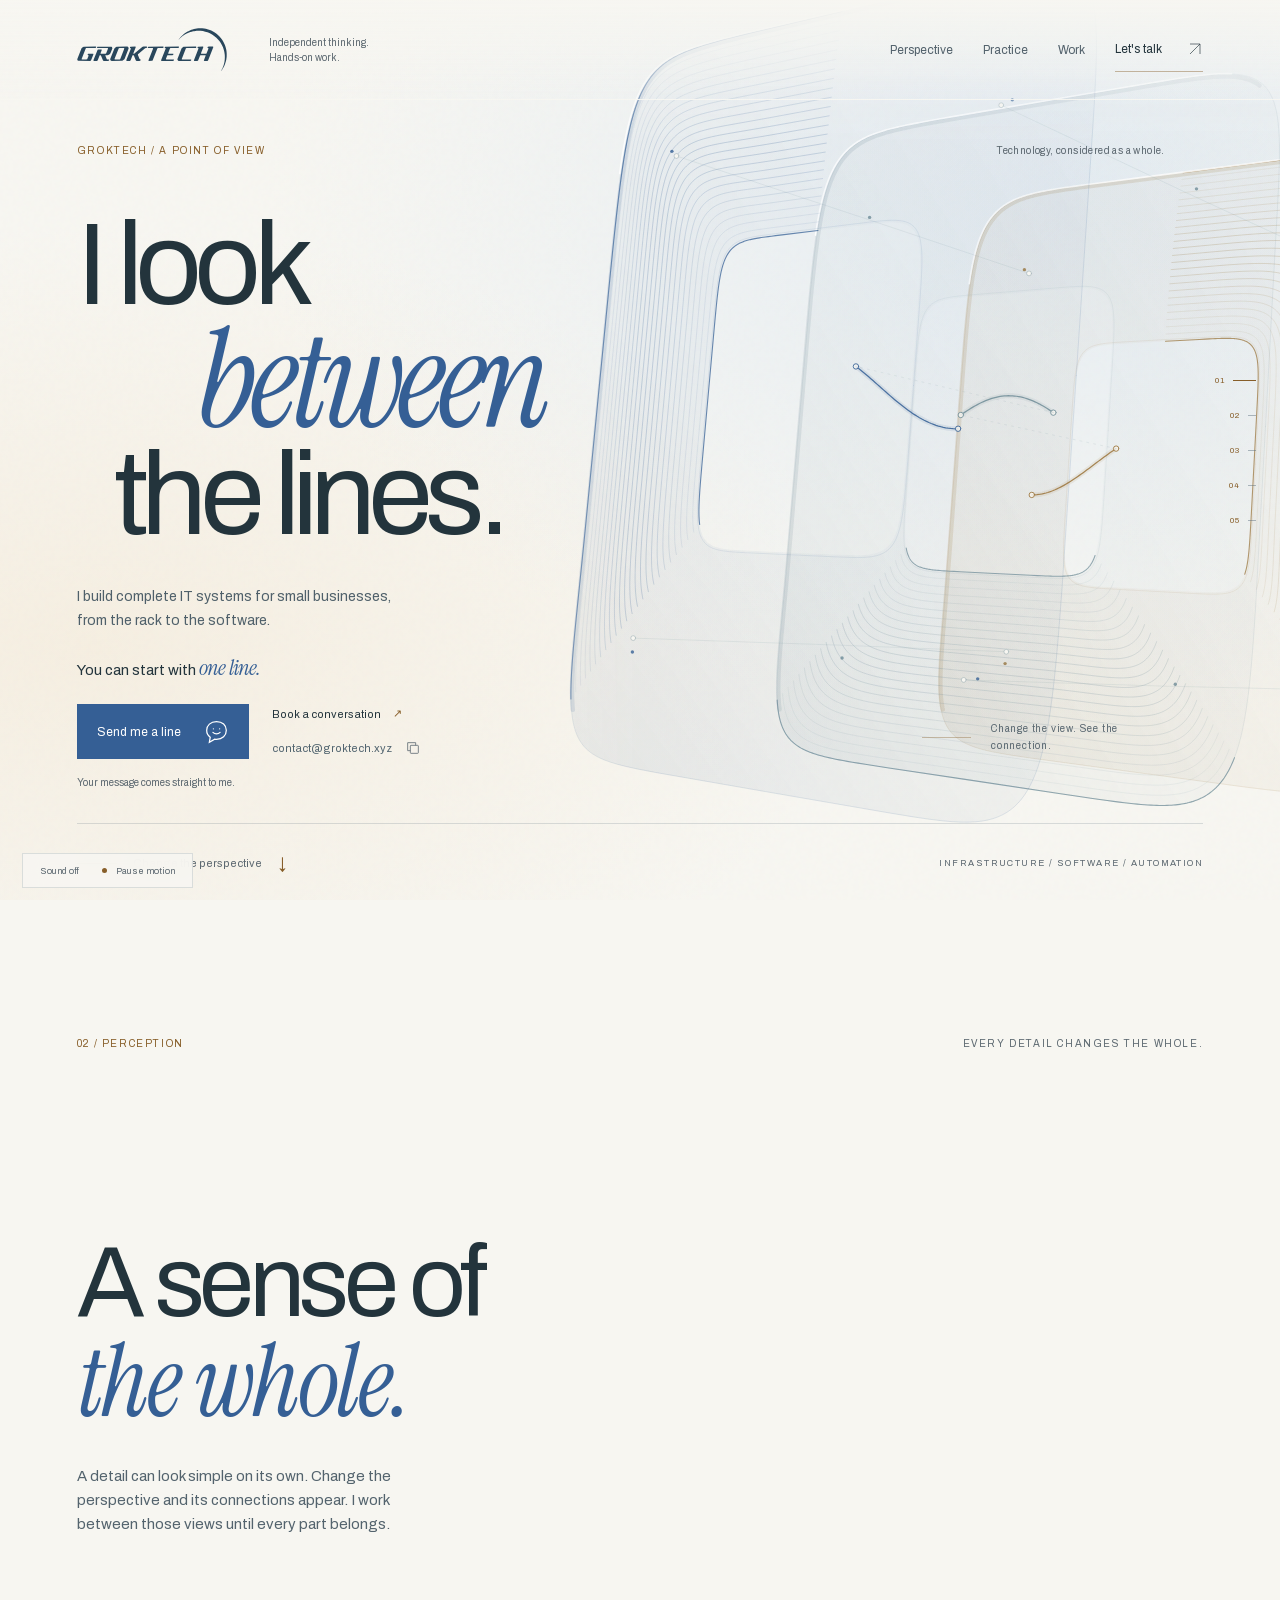
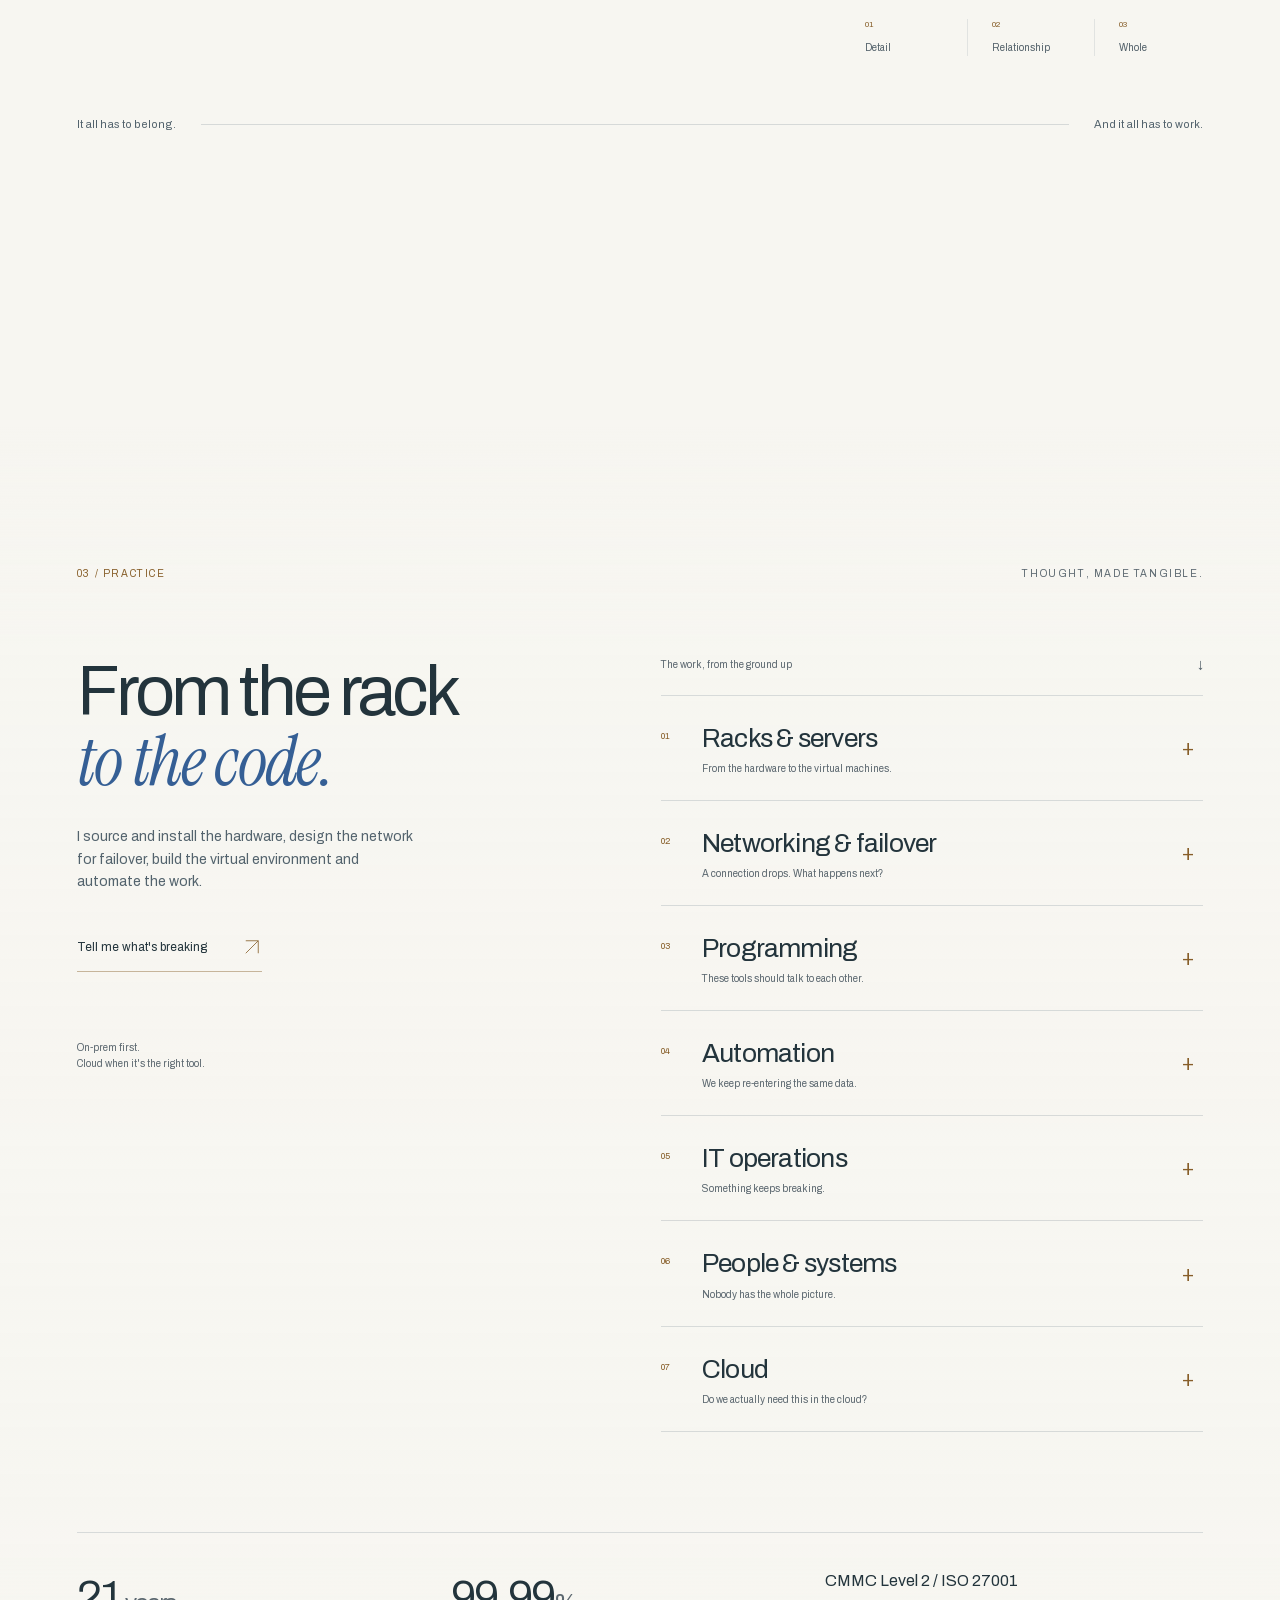
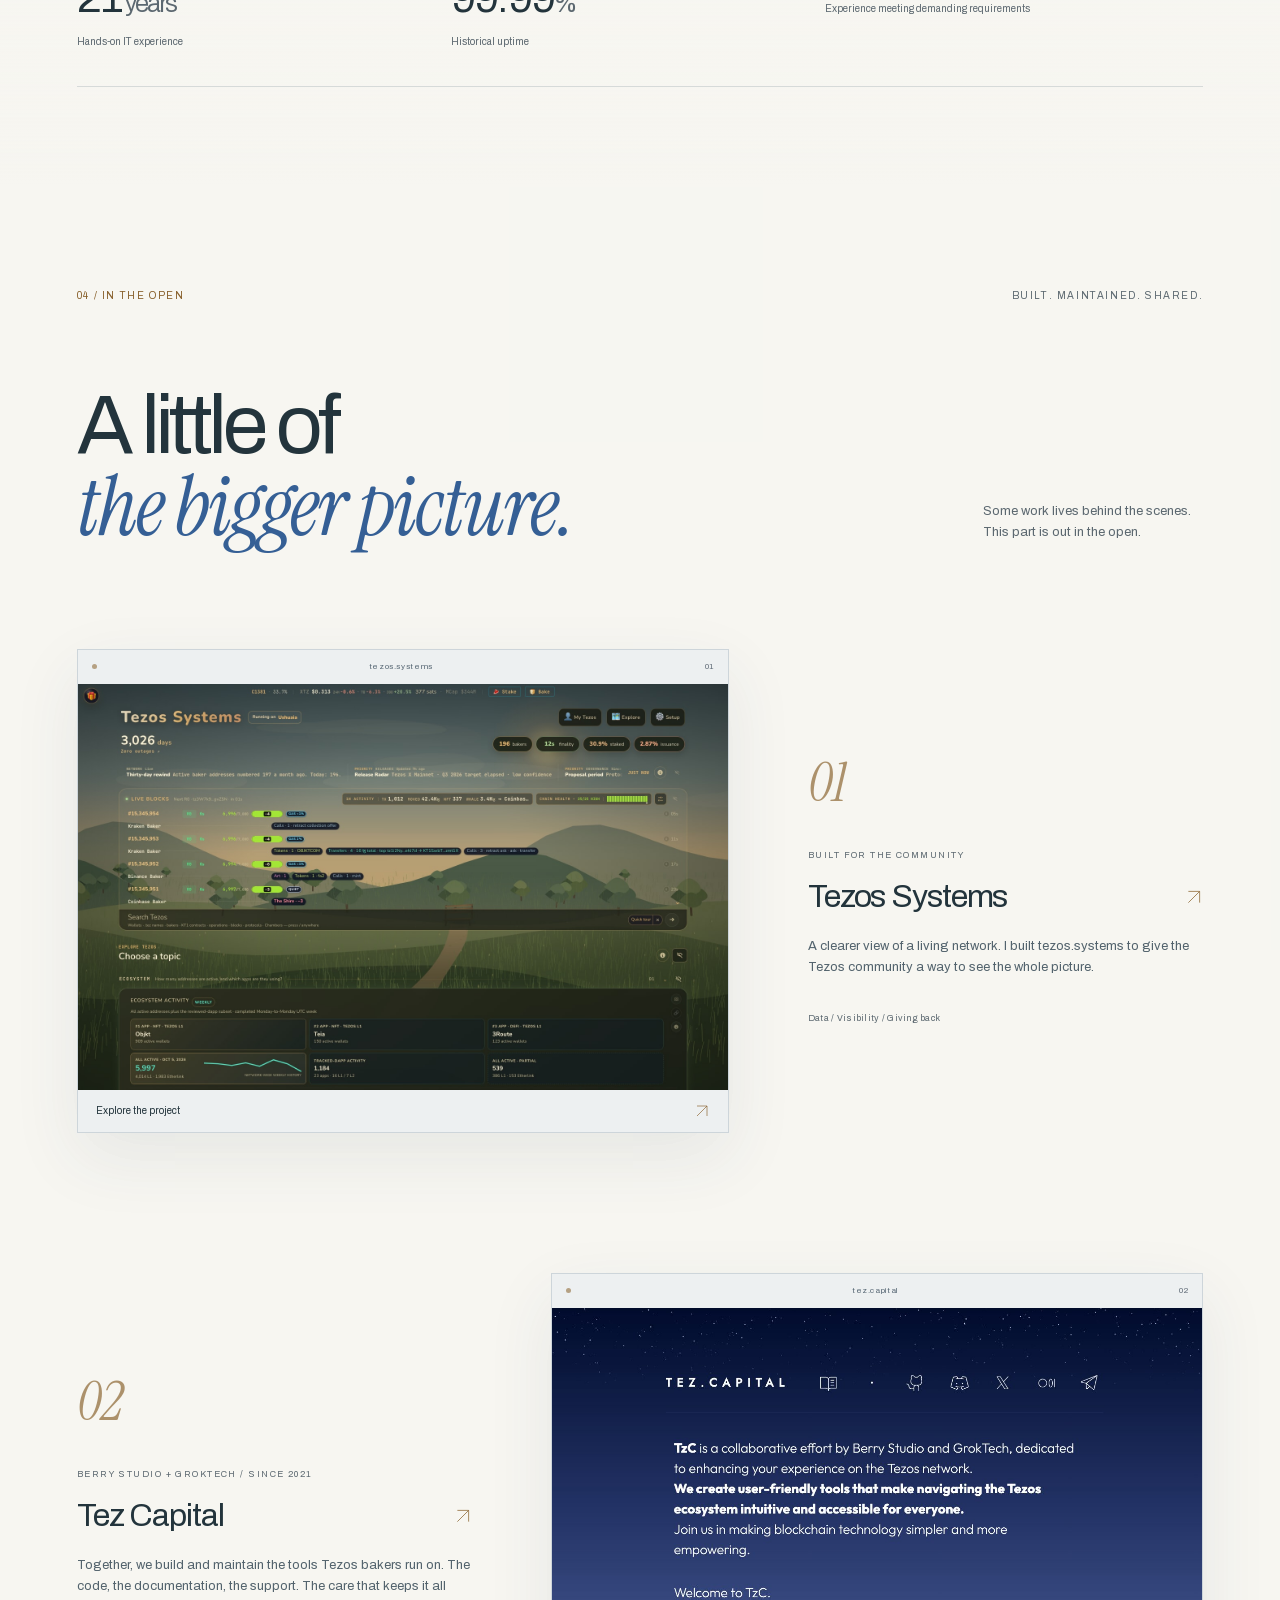
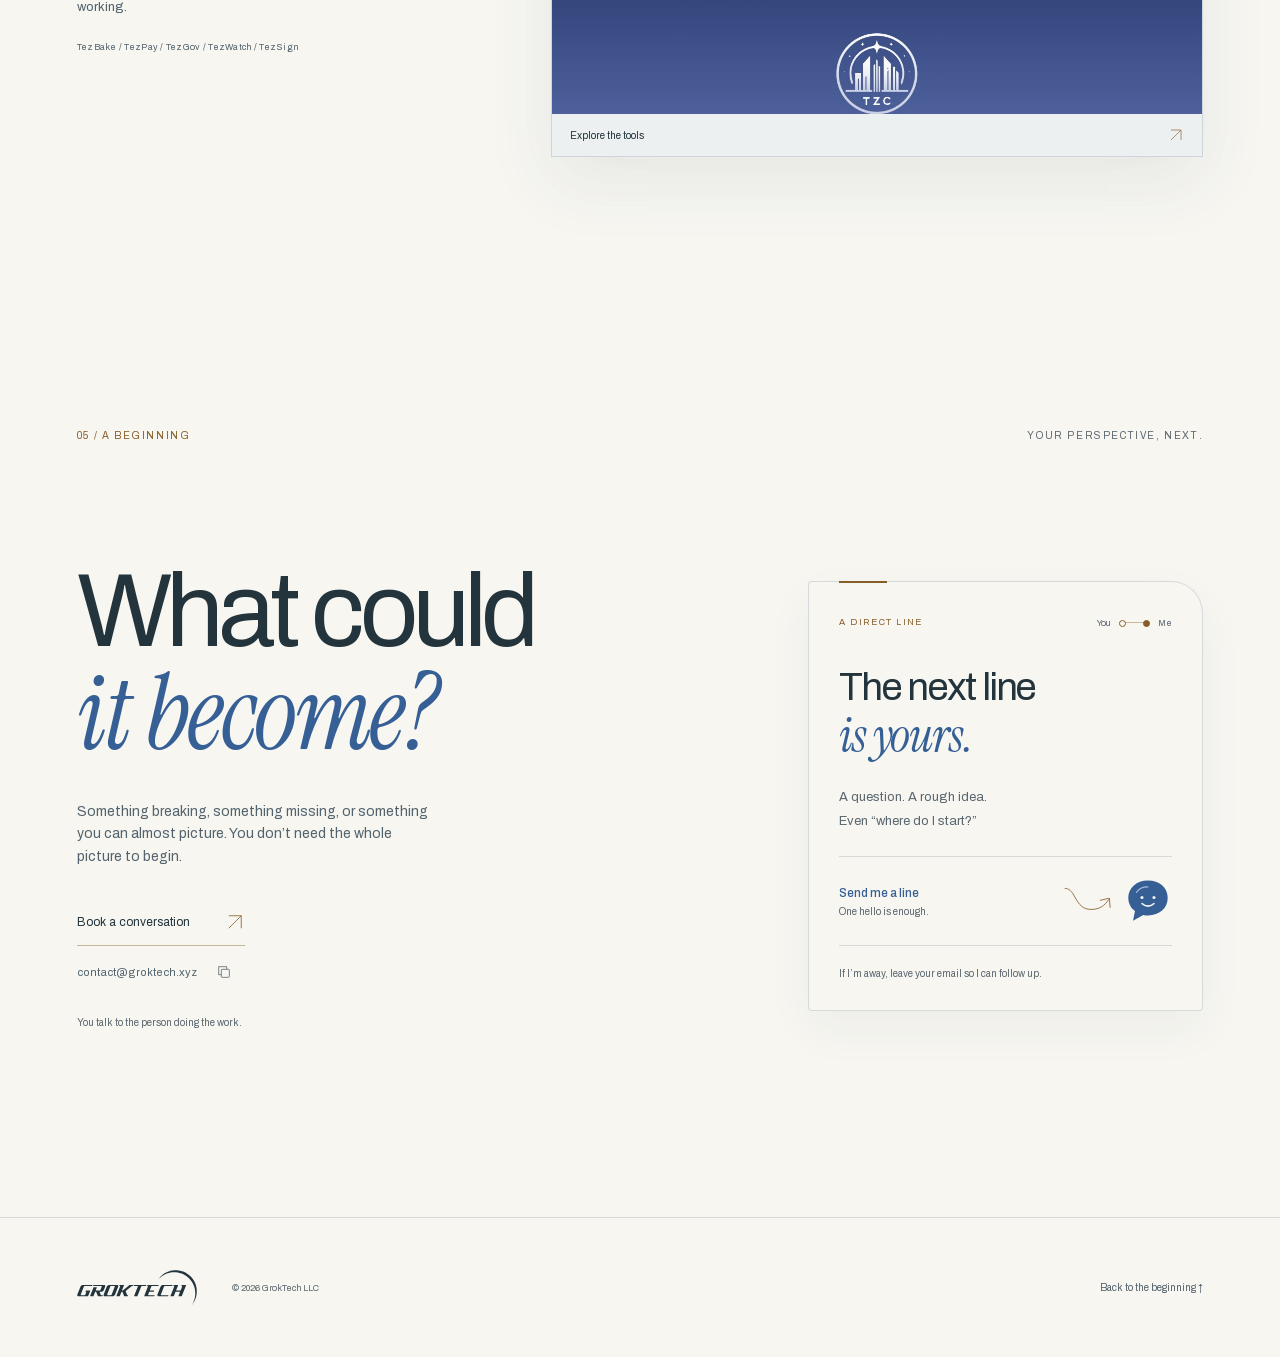
==== commit 87481d5a: "Integrate direct live chat into the GrokTech experience" ====
--- a/index.html
+++ b/index.html
@@ -33,8 +33,10 @@
   <link rel="preload" href="assets/fonts/archivo-var.woff2" as="font" type="font/woff2" crossorigin>
   <link rel="preload" href="assets/fonts/instrument-serif-italic.woff2" as="font" type="font/woff2" crossorigin>
   <link rel="stylesheet" href="assets/css/site.css?v=089e226c1482">
-  <link rel="stylesheet" href="assets/css/effects.css?v=de224df304a8">
+  <link rel="stylesheet" href="assets/css/effects.css?v=e24f3e55a0d1">
   <script src="assets/js/site.js?v=728b09d167bd" defer></script>
+  <link rel="preload" href="assets/css/chat.css?v=7c97a6d79590" as="style" data-chat-style>
+  <script src="assets/js/chat.js?v=3af78d8e2187" defer></script>
 
   <script type="application/ld+json">
 {
@@ -56,6 +58,7 @@
 }
   </script>
   <link rel="stylesheet" href="assets/css/experience-art.css?v=3ca08be792cf">
+  <link rel="stylesheet" href="assets/css/conversation.css?v=4df38a39c9cb">
   <script src="assets/js/experience.js?v=8ca03654eba4" defer></script>
   <script src="assets/js/sound.js?v=e88a2bca0099" defer></script>
 </head>
@@ -73,7 +76,14 @@
 <section class="hero scene wrap" data-scene="arrival" aria-labelledby="hero-title">
 <div class="hero-overline"><p class="eyebrow">GrokTech / A point of view</p><span class="hero-edition">Technology, considered as a whole.</span></div>
 <div class="hero-composition"><h1 id="hero-title"><span>I look</span><span><em>between</em></span><span>the lines.</span></h1>
-<div class="hero-aside"><p class="hero-intro">I build complete IT systems for small businesses,<br class="desktop-break"> from the rack to the software.</p><div class="hero-actions"><a class="primary-link" href="https://calendly.com/groktech" target="_blank" rel="noopener"><span>Book a conversation</span><svg viewBox="0 0 32 32" fill="none" stroke="currentColor" stroke-width="1.3" aria-hidden="true" focusable="false"><path d="M6 26 26 6M6 6h20v20"/></svg><span class="sr-only"> (opens in a new tab)</span></a><div class="email-options"><a class="email" href="mailto:contact@groktech.xyz">contact@groktech.xyz</a><button class="copy-email" type="button" data-copy-email hidden aria-label="Copy email address"><svg viewBox="0 0 24 24" fill="none" stroke="currentColor" stroke-width="1.2" aria-hidden="true"><rect x="8" y="8" width="12" height="12" rx="1"/><path d="M16 8V4H4v12h4"/></svg></button></div></div></div></div>
+<div class="hero-aside">
+<p class="hero-intro">I build complete IT systems for small businesses,<br class="desktop-break"> from the rack to the software.</p>
+<p class="chat-thought">You can start with <em>one line.</em></p>
+<div class="hero-actions">
+<a class="primary-link chat-link" href="mailto:contact@groktech.xyz" data-chat-open><span data-chat-label>Send me a line</span><svg viewBox="0 0 28 28" fill="none" stroke="currentColor" stroke-width="1.4" aria-hidden="true" focusable="false"><path d="M14 3C7.4 3 3 7 3 12.7c0 3.3 1.5 6 4 7.7L6 26l6-3.5c.7.1 1.4.2 2 .2 6.6 0 11-4.1 11-10S20.6 3 14 3Z"/><path d="M10 15c2.2 2.2 5.8 2.2 8 0" stroke-linecap="round"/><circle cx="10.5" cy="11" r=".7" fill="currentColor" stroke="none"/><circle cx="17.5" cy="11" r=".7" fill="currentColor" stroke="none"/></svg></a>
+<div class="conversation-alternatives"><a class="booking-link" href="https://calendly.com/groktech" target="_blank" rel="noopener">Book a conversation <span aria-hidden="true">↗</span><span class="sr-only"> (opens in a new tab)</span></a><div class="email-options"><a class="email" href="mailto:contact@groktech.xyz">contact@groktech.xyz</a><button class="copy-email" type="button" data-copy-email hidden aria-label="Copy email address"><svg viewBox="0 0 24 24" fill="none" stroke="currentColor" stroke-width="1.2" aria-hidden="true"><rect x="8" y="8" width="12" height="12" rx="1"/><path d="M16 8V4H4v12h4"/></svg></button></div></div>
+</div><p class="chat-route">Your message comes straight to me.</p>
+</div></div>
 <div class="hero-foot"><a href="#perspective" class="continue-link"><span class="scroll-stroke" aria-hidden="true"></span>Change the perspective <span aria-hidden="true">↓</span></a><span class="eyebrow">Infrastructure / Software / Automation</span></div>
 <div class="sculpture-caption" aria-hidden="true"><span class="hairline"></span>Change the view. See the connection.</div>
 </section>
@@ -85,7 +95,7 @@
 </section>
 <section class="practice scene wrap" id="practice" data-scene="practice" aria-labelledby="practice-title">
 <div class="scene-kicker"><span class="eyebrow">03 / Practice</span><span class="eyebrow">Thought, made tangible.</span></div>
-<div class="practice-layout"><div class="practice-intro"><h2 id="practice-title">From the rack<br><em>to the code.</em></h2><p>I source and install the hardware, design the network for failover, build the virtual environment and automate the work.</p><a class="text-link" href="#contact">Tell me what's breaking <svg viewBox="0 0 32 32" fill="none" stroke="currentColor" stroke-width="1.3" aria-hidden="true" focusable="false"><path d="M6 26 26 6M6 6h20v20"/></svg></a><p class="practice-note">On-prem first.<br>Cloud when it's the right tool.</p></div><div class="practice-right"><p class="index-hint">The work, from the ground up <span aria-hidden="true">↓</span></p><div class="practice-index"><details class="index-row" id="service-infrastructure"><summary><span class="row-number">01</span><h3>Racks &amp; servers</h3><span class="row-note">From the hardware to the virtual machines.</span><span class="row-plus" aria-hidden="true">+</span></summary><div class="row-body"><p>I specify and buy the hardware, mount and cable the servers, then configure storage and virtualization. Built to work as one system.</p></div></details>
+<div class="practice-layout"><div class="practice-intro"><h2 id="practice-title">From the rack<br><em>to the code.</em></h2><p>I source and install the hardware, design the network for failover, build the virtual environment and automate the work.</p><a class="text-link" href="mailto:contact@groktech.xyz" data-chat-open>Tell me what's breaking <svg viewBox="0 0 32 32" fill="none" stroke="currentColor" stroke-width="1.3" aria-hidden="true" focusable="false"><path d="M6 26 26 6M6 6h20v20"/></svg></a><p class="practice-note">On-prem first.<br>Cloud when it's the right tool.</p></div><div class="practice-right"><p class="index-hint">The work, from the ground up <span aria-hidden="true">↓</span></p><div class="practice-index"><details class="index-row" id="service-infrastructure"><summary><span class="row-number">01</span><h3>Racks &amp; servers</h3><span class="row-note">From the hardware to the virtual machines.</span><span class="row-plus" aria-hidden="true">+</span></summary><div class="row-body"><p>I specify and buy the hardware, mount and cable the servers, then configure storage and virtualization. Built to work as one system.</p></div></details>
 <details class="index-row" id="service-networking"><summary><span class="row-number">02</span><h3>Networking &amp; failover</h3><span class="row-note">A connection drops. What happens next?</span><span class="row-plus" aria-hidden="true">+</span></summary><div class="row-body"><p>Switches, routing, VLANs, firewalls and VPNs. I design redundant connections, configure failover and test what happens when a link goes down.</p></div></details>
 <details class="index-row" id="service-programming"><summary><span class="row-number">03</span><h3>Programming</h3><span class="row-note">These tools should talk to each other.</span><span class="row-plus" aria-hidden="true">+</span></summary><div class="row-body"><p>Scripts, integrations, internal tools and APIs. I build the connection your existing tools are missing.</p></div></details>
 <details class="index-row" id="service-automation"><summary><span class="row-number">04</span><h3>Automation</h3><span class="row-note">We keep re-entering the same data.</span><span class="row-plus" aria-hidden="true">+</span></summary><div class="row-body"><p>Provisioning systems, connecting tools and removing repetitive work. I write the automation and handle the exceptions, from infrastructure to everyday workflows.</p></div></details>
@@ -100,9 +110,26 @@
 <article class="project-entry project-systems"><a class="project-preview" href="https://tezos.systems" target="_blank" rel="noopener" aria-label="Explore tezos.systems, opens in a new tab"><div class="window-bar"><span></span><span>tezos.systems</span><span>01</span></div><img src="assets/project-tezos-systems.jpg?v=d582f0232c63" alt="Tezos Systems network dashboard with fully loaded data in its Valley theme" width="1600" height="1000" loading="lazy" decoding="async"><span class="project-visit">Explore the project <svg viewBox="0 0 32 32" fill="none" stroke="currentColor" stroke-width="1.3" aria-hidden="true" focusable="false"><path d="M6 26 26 6M6 6h20v20"/></svg></span></a><div class="project-meta"><span class="project-number" aria-hidden="true">01</span><p class="eyebrow">Built for the community</p><h3><a href="https://tezos.systems" target="_blank" rel="noopener">Tezos Systems <svg viewBox="0 0 32 32" fill="none" stroke="currentColor" stroke-width="1.3" aria-hidden="true" focusable="false"><path d="M6 26 26 6M6 6h20v20"/></svg><span class="sr-only"> (opens in a new tab)</span></a></h3><p>A clearer view of a living network. I built tezos.systems to give the Tezos community a way to see the whole picture.</p><span class="project-type">Data / Visibility / Giving back</span></div></article>
 <article class="project-entry project-capital" id="tez-capital"><a class="project-preview" href="https://tez.capital" target="_blank" rel="noopener" aria-label="Explore tez.capital, opens in a new tab"><div class="window-bar"><span></span><span>tez.capital</span><span>02</span></div><img src="assets/project-tez-capital.jpg?v=66ad81d112c2" alt="Tez Capital open-source tools for Tezos operators" width="1280" height="800" loading="lazy" decoding="async"><span class="project-visit">Explore the tools <svg viewBox="0 0 32 32" fill="none" stroke="currentColor" stroke-width="1.3" aria-hidden="true" focusable="false"><path d="M6 26 26 6M6 6h20v20"/></svg></span></a><div class="project-meta"><span class="project-number" aria-hidden="true">02</span><p class="eyebrow">Berry Studio + GrokTech / Since 2021</p><h3><a href="https://tez.capital" target="_blank" rel="noopener">Tez Capital <svg viewBox="0 0 32 32" fill="none" stroke="currentColor" stroke-width="1.3" aria-hidden="true" focusable="false"><path d="M6 26 26 6M6 6h20v20"/></svg><span class="sr-only"> (opens in a new tab)</span></a></h3><p>Together, we build and maintain the tools Tezos bakers run on. The code, the documentation, the support. The care that keeps it all working.</p><p class="tool-names">TezBake / TezPay / TezGov / TezWatch / TezSign</p></div></article>
 </section>
-<section class="contact scene wrap" id="contact" data-scene="contact" aria-labelledby="contact-title"><div class="scene-kicker"><span class="eyebrow">05 / A beginning</span><span class="eyebrow">Your perspective, next.</span></div><div class="contact-content"><h2 id="contact-title">What could<br><em>it become?</em></h2><p>Something breaking, something missing, or something you can almost picture. Tell me. We can start there.</p><div class="contact-actions"><a class="primary-link" href="https://calendly.com/groktech" target="_blank" rel="noopener"><span>Book a conversation</span><svg viewBox="0 0 32 32" fill="none" stroke="currentColor" stroke-width="1.3" aria-hidden="true" focusable="false"><path d="M6 26 26 6M6 6h20v20"/></svg><span class="sr-only"> (opens in a new tab)</span></a><div class="email-options"><a class="email" href="mailto:contact@groktech.xyz">contact@groktech.xyz</a><button class="copy-email" type="button" data-copy-email hidden aria-label="Copy email address"><svg viewBox="0 0 24 24" fill="none" stroke="currentColor" stroke-width="1.2" aria-hidden="true"><rect x="8" y="8" width="12" height="12" rx="1"/><path d="M16 8V4H4v12h4"/></svg></button></div></div><p class="contact-personal">You talk to the person doing the work.</p></div></section>
+<section class="contact scene wrap" id="contact" data-scene="contact" aria-labelledby="contact-title">
+<div class="scene-kicker"><span class="eyebrow">05 / A beginning</span><span class="eyebrow">Your perspective, next.</span></div>
+<div class="contact-layout">
+<div class="contact-content"><h2 id="contact-title">What could<br><em>it become?</em></h2><p>Something breaking, something missing, or something you can almost picture. You don’t need the whole picture to begin.</p><div class="contact-actions"><a class="text-link" href="https://calendly.com/groktech" target="_blank" rel="noopener">Book a conversation <svg viewBox="0 0 32 32" fill="none" stroke="currentColor" stroke-width="1.3" aria-hidden="true" focusable="false"><path d="M6 26 26 6M6 6h20v20"/></svg><span class="sr-only"> (opens in a new tab)</span></a><div class="email-options"><a class="email" href="mailto:contact@groktech.xyz">contact@groktech.xyz</a><button class="copy-email" type="button" data-copy-email hidden aria-label="Copy email address"><svg viewBox="0 0 24 24" fill="none" stroke="currentColor" stroke-width="1.2" aria-hidden="true"><rect x="8" y="8" width="12" height="12" rx="1"/><path d="M16 8V4H4v12h4"/></svg></button></div></div><p class="contact-personal">You talk to the person doing the work.</p></div>
+<aside class="conversation-note" aria-labelledby="conversation-title">
+<div class="conversation-address"><span class="eyebrow">A direct line</span><span class="conversation-connection" aria-hidden="true">You <i></i> Me</span></div>
+<h3 id="conversation-title">The next line<br><em>is yours.</em></h3>
+<p>A question. A rough idea.<br>Even “where do I start?”</p>
+<a class="conversation-invite" href="mailto:contact@groktech.xyz" data-chat-open>
+<span class="invitation-copy"><strong data-chat-label>Send me a line</strong><span>One hello is enough.</span></span>
+<svg class="invitation-arrow" viewBox="0 0 74 50" fill="none" stroke="currentColor" stroke-width="1.2" aria-hidden="true" focusable="false"><path d="M3 7c16 0 13 30 37 30 12 0 19-5 25-14M53 24l13-3 1 13" stroke-linecap="round" stroke-linejoin="round"/></svg>
+<img class="invitation-smile" src="assets/chat-smile.svg?v=062f07c53283" width="56" height="56" alt="">
+</a>
+<p class="conversation-footnote"><span data-chat-corner hidden>The little blue face in the corner is this same direct line.</span> If I’m away, leave your email so I can follow up.</p>
+</aside>
+</div>
+</section>
 <span class="sr-only" role="status" aria-live="polite" data-copy-status></span>
 </main>
 <footer class="site-footer wrap"><a class="footer-brand" href="#top" aria-label="GrokTech, back to the beginning"><svg class="wordmark" xmlns="http://www.w3.org/2000/svg" viewBox="0 0 1501 436" width="172" height="50" fill="currentColor" preserveAspectRatio="xMinYMid meet" aria-hidden="true" focusable="false"><path fill-rule="evenodd" d="M1213.5 3.4l-16 1.7-13 2.2-14 3.1-14 3.8-12 4.1-15 5.9-15 7-13 7.1-11 6.8-12 8.3-15 11.8-10 9-11.3 11.3-9 10-14 18-2 3 .3 .6 16-16.6 9-8.3 11-9 18-12.9 21-12.3 23-10.8 19-6.9 14-4.1 13-3.1 10-1.9 15-2.1 10-.9 17-.7 23 .8 23 2.8 24 5.2 22 6.9 13 5.1 11 5 22 11.9 21 14 9 7 13 11.2 14.2 14.1 16.1 19 14 20 12 21 9.9 22 8 23 3 11 3.1 14 3 20 1 11 .6 14-.7 26-1.9 17-2 12-3.1 14-3 11-8 23-10.1 22-4.8 9-7.3 12-.4 1 .4 .4 13.2-17.4 9-14 8.9-16 7.1-15 7.1-18 6-20 3.9-17 3.1-21 1.2-16 0-25-1.2-17-3-20-4.1-18-6.1-20-7.9-20-8.8-18-8.1-14-10-15-10-13-15.1-17-16.2-15.3-11-9-18-12.8-17-10.3-18-9-14-5.9-17-5.9-23-6-17-3-19-2.1-24-.5zM70.5 186.4l-4 .9-4 1.8-9 6.2-6 5.6-3.1 4.6-40.2 102-.9 3-.3 3 .2 3 1.2 3 3 5 2.1 2.1 2 1.2 4 1 116 .1 2-.1 3-1.1 2.6-2.2 1.9-3 22.9-58 .2-3-.4-2-1.2-1.3-2-.5-44-.2-4 .6-3 2-1.3 1.4-1.9 4-.1 3 1.3 2 1 .6 4 1.1 2 1.2 1.3 2.1 0 2-12.1 31-2 3-3.2 2.2-5 .8-42 0-3-.6-1.4-1.4-.5-2 .6-3 38-97 2.3-5 1.5-2 3.5-2.3 2-.4 88-.1 3-.9 2-1.1 3.3-3.2 1.3-3-.2-4-1.4-1.5-3-.8zM209.5 186.3l-3 .8-2 1.2-2 2.3-1.5 2.9-.3 3 .4 2 1.4 1.6 2 .7 101 0 2 .3 1.8 1.4 .6 1 0 3-18.1 46-2.3 2.7-2 1.5-4 .9-44 0-2-.5-1-.8-1.1-1.8 0-3 11.6-29 .6-3-.9-3-1.4-1-1.8-.5-30 0-3 .5-3 1.7-1.3 1.3-1.8 3-38.2 97-1.2 3-.4 3 .9 2.9 2 1.4 1 .1 30 .1 2-.2 4-2 3.1-4.3 17.5-45 1.2-2 2.2-2.2 2-1.1 3-.3 2 .2 2 .9 3.1 3.5 18.6 46 1.7 3 2.6 2.3 5 1.2 43 0 3-.4 3-1.5 2-1.7 2.2-2.9 .6-3-.5-3-1.3-1.3-2-.6-12 0-4-.5-3-1.3-1.3-1.3-1.8-3-12.2-30-.4-4 .7-1.4 2-1.1 20-.1 6-1.1 6-2.9 7-5.1 3.8-3.3 3.6-4 2.7-5 17.2-44 .9-5-.2-2-.8-3-3.7-6-3.7-3-4.8-1.2zM400.5 186.3l-4 .8-5 2.2-10 7-5.2 5.2-3 5-40.1 102-.9 5 .9 5 3.7 6 3.6 3.2 3 1 3 .2 103-.1 4-1 4-1.9 10-7.1 6.3-6.3 3-6 38.9-99 1-4 0-4-1-3-2.9-5-3.3-3.5-2-1-4-.8zM538.5 186.3l-4 1.7-3 2.7-1.3 1.8-.9 4 .7 2 1.5 1.3 5 1.5 1.5 1.2 1 2-.3 3-44.6 113-.9 4 1 3 2.3 1.3 1 .1 30 0 4-1 2-1.4 2.4-3 .9-2 17.3-44 1.2-2 2.2-2.3 2-1 2-.2 3 .3 2 .9 2.3 2.3 19.3 47 1.4 2.6 2 2.1 3 1.4 2 .3 30 0 2-.1 4-1.9 3.3-3.4 1-2 .1-5-1.4-1.6-6-1.3-3.2-3.1-16.7-41-.3-2 1.2-4 2-2.8 4-3.6 62-51.8 5-3 3-1.1 6-.6 3-1 1.6-1.1 3.6-4 .8-3-.5-3-1.5-1.6-3-.7-32 0-5 .9-3 1.3-3 1.7-4 3.2-72 60.5-5 2.8-5 .9-2-.5-1.3-1.5 .1-4 22.4-57 1-3-.6-3-1.6-1.7-2-.6zM717.5 186.3l-4 1.7-4.1 4.5-.7 3 .1 2 .2 1 1.5 1.5 3 .7 44 .2 1 .1 1.7 1.5 .5 1 .2 2-1.1 4-44.4 113-.2 3 .9 2 1.4 1 2 .4 31-.1 4-1.7 3.2-3.6 45.7-116 1-2 2.1-2.5 3-1.8 4-.5 44-.1 3-1.1 3-2.4 2.1-2.6 .7-3-.4-3-1.4-1.6-2-.7zM886.5 186.3l-3 1.1-4 3.4-1.2 1.7-.8 4 .6 2 1.4 1.3 5 1.4 1.6 1.3 .8 1 .1 3-44.8 114-.8 4 1 3 2.1 1.3 2 .1 114 0 4-1 4.2-3.4 2.1-4 0-2-.7-2-.8-1-1.8-.8-73-.2-3-.7-1.5-2.3 .2-4 10.9-28 2.1-4 2.3-2.1 2-1.1 3-.5 45 0 3-.8 2-1.2 2.2-2.3 1.1-2 .9-3-.2-1.8-1-1.9-2-1-45-.3-2-.4-1.7-1.6-.5-1 0-3 16-41 1.7-4 2.1-3 3.4-2.3 2-.3 75-.4 4-1.8 3.2-3.2 1.3-3-.2-4-1.3-1.5-3-.8zM1072.5 186.4l-4 .8-3 1.3-9 5.8-6.2 5.2-4.3 6-39.8 101-1 3-.6 4 .9 5 2.9 5 2.1 2.6 3 1.9 3 .9 116 .1 2-.1 3-1.1 4-3.4 1.3-1.9 .5-2-.4-4-1.4-1.4-2-.5-86 0-3-.5-1-.7-1.3-1.9 0-2 1-3 38-97 1.9-4 1.4-1.8 2-1.6 3-1.1 90-.4 4-1.7 2.3-2.4 1.9-4-.2-3.7-1-1.5-3-1.1zM1214.5 186.5l-4 1.8-2.4 2.2-1.9 3-.4 3 .7 2 1 1.1 5 1.6 2 1.4 .9 1.9-.6 4-44.6 113-.4 3 .7 2.7 2 1.6 1 .1 30 .1 2-.2 4-1.8 2.3-2.5 1-2 18.3-46 3.4-3.3 3-1 2-.2 44 .1 1 .1 2 1.3 .8 2-.4 3-16.8 43-.7 3 .5 2 .6 1.1 1.4 .9 2.6 .5 30-.1 3-.9 2-1.2 2.5-3.3 1.8-4 49.9-127 .1-3-1.1-2-3.2-1.3-43 0-2 .2-4 1.8-4.1 4.3-.6 2-.1 3 .3 1 1.5 1.6 2 .7 3 .2 2.1 1.5 .5 2-.2 3-16.1 41-1.8 4-1.5 2-3 2.3-4 .8-43 0-3-.6-1-.8-.5-.7-.5-3 23.4-60-.2-4-1.2-1.3-3-1zM421.4 201.5l4.1-.7 44 .1 1.8 .6 1.6 2-.2 4-38.9 99-2.8 5-3.5 2.4-4 .6-42 .1-3-.5-2-1.6-.5-2 .1-2 40.1-102 2.3-3.1z"/></svg></a><p>© <span data-year>2026</span> GrokTech LLC</p><a class="back-top" href="#top">Back to the beginning ↑</a></footer>
 <div class="experience-controls" aria-label="Experience controls"><button class="sound-toggle" type="button" data-sound-toggle hidden aria-pressed="false">Sound off</button><button type="button" class="motion-toggle" aria-pressed="false" hidden><span class="motion-dot" aria-hidden="true"></span><span data-motion-label>Pause motion</span></button></div>
-</body></html>+<script src="https://cdn.bubblegram.co/widget.js" data-key="pk_live_NOXYkZKpSKTsjqiJsWvzvk2" async></script>
+</body></html>
--- a/assets/css/effects.css
+++ b/assets/css/effects.css
@@ -8,3 +8,6 @@
 @media(forced-colors:active){.atmosphere,#experience-canvas,.experience-fallback{display:none}.primary-link{border:1px solid ButtonText}.index-row,.credibility-strip{border-color:CanvasText}.scene-nav{display:none}}
 .scene-nav a:focus-visible span{opacity:1}
 .experience-controls:not(:has(button:not([hidden]))){display:none}
+/* Leave the right corner free for chat, including on narrow phones. */
+.experience-controls{right:auto;left:max(22px,env(safe-area-inset-left));bottom:max(12px,env(safe-area-inset-bottom))}
+@media(max-width:760px){.experience-controls{left:max(12px,env(safe-area-inset-left));bottom:max(10px,env(safe-area-inset-bottom))}}
--- a/assets/css/chat.css
+++ b/assets/css/chat.css
@@ -0,0 +1,76 @@
+/* Loaded inside Bubblegram's open shadow root by chat.js. */
+:host {
+  --primary: #355f95 !important;
+  --primary-dark: #244b7d;
+  --primary-light: #e6edf5;
+  --bg: #f7f6f1;
+  --fg: #23343c;
+  --muted: #5c6870;
+  --font: Archivo, Arial, sans-serif;
+}
+.bubble {
+  right: max(22px, env(safe-area-inset-right));
+  bottom: max(18px, env(safe-area-inset-bottom));
+  width: 56px;
+  height: 56px;
+  border-radius: 18px;
+  filter: drop-shadow(0 4px 9px #23343c26);
+  touch-action: manipulation;
+}
+.bubble svg { width: 56px; height: 56px; }
+.bubble-icon--logo { transition: transform .25s ease, opacity .18s; }
+.bubble-icon--close { background: #355f95; }
+.bubble-icon--close svg { width: 22px; height: 22px; }
+.grok-chat-label {
+  position: absolute;
+  right: 67px;
+  padding: 11px 15px;
+  border: 1px solid #67798640;
+  border-radius: 14px 14px 3px 14px;
+  background: #f7f6f1;
+  color: #23343c;
+  font: 500 12px/1.4 Archivo, Arial, sans-serif;
+  white-space: nowrap;
+  transition: opacity .18s;
+}
+.bubble.is-open .grok-chat-label { display: none; }
+:host([data-chat-attention]) .bubble:not(.is-open) {
+  outline: 1px solid #875e2977;
+  outline-offset: 7px;
+  filter: drop-shadow(0 4px 12px #875e2933);
+}
+:host([data-chat-attention]) .grok-chat-label { border-color: #875e2977; }
+.messages-empty-title { font-weight: 500; }
+.messages-empty-subtitle { line-height: 1.7; }
+/* The invitation is part of the button, so the whole label is clickable. */
+.greeting { display: none; }
+.panel { bottom: max(86px, calc(env(safe-area-inset-bottom) + 68px)); }
+.panel:not(.open), .lightbox:not(.open) { visibility: hidden; }
+.panel-header-close, .send-btn, .attach-btn { min-width: 44px; min-height: 44px; }
+button:focus-visible, a:focus-visible {
+  outline: 2px solid #875e29;
+  outline-offset: 4px;
+}
+@media (hover: hover) {
+  .bubble:not(.is-open):hover .bubble-icon--logo { transform: translateY(-3px) rotate(-7deg); }
+}
+@media (max-width: 760px) {
+  .bubble { right: max(14px, env(safe-area-inset-right)); bottom: max(12px, env(safe-area-inset-bottom)); }
+  .grok-chat-label { display: none; }
+}
+@media (max-width: 480px) {
+  .panel { bottom: 0; }
+  .bubble.is-open { visibility: hidden; }
+  .panel-header { padding-top: max(12px, env(safe-area-inset-top)); }
+}
+:host([data-motion-paused]) *, :host([data-motion-paused]) *::before, :host([data-motion-paused]) *::after {
+  animation: none !important;
+  transition: none !important;
+}
+@media (prefers-reduced-motion: reduce) {
+  *, *::before, *::after { animation: none !important; transition: none !important; }
+}
+@media (forced-colors: active) {
+  .bubble { background: ButtonFace; border: 1px solid ButtonText; }
+  .grok-chat-label { background: ButtonFace; color: ButtonText; border-color: ButtonText; }
+}
--- a/assets/css/conversation.css
+++ b/assets/css/conversation.css
@@ -0,0 +1,63 @@
+/* A first line connects the site's point of view to a real conversation. */
+.hero-aside { max-width: 520px; }
+.chat-thought { margin-top: 18px; color: var(--ink); font-size: 15px; }
+.chat-thought em { font-size: 22px; color: var(--blue); }
+.hero-actions { flex-direction: row; align-items: center; gap: 23px; margin-top: 13px; }
+.hero-actions .chat-link { flex: none; gap: 23px; }
+.chat-link svg { width: 25px; height: 25px; }
+.conversation-alternatives { display: flex; flex-direction: column; align-items: flex-start; }
+.booking-link { display: inline-flex; align-items: center; gap: 12px; min-height: 32px; font-size: 11px; }
+.booking-link span[aria-hidden] { color: var(--gold); }
+.booking-link:hover { color: var(--gold); }
+.conversation-alternatives .email-options { gap: 4px; min-height: 32px; }
+.chat-route { margin-top: 9px; color: var(--muted); font-size: 10px; }
+.hero { min-height: 880px; }
+.contact { height: auto; min-height: max(850px, 100svh); max-height: none; padding-bottom: 110px; }
+.contact-layout { display: grid; grid-template-columns: minmax(0, 1.3fr) minmax(300px, .8fr); gap: clamp(42px, 7vw, 110px); align-items: center; margin-block: auto; padding-top: 75px; padding-bottom: 35px; }
+.contact-content { margin: 0; max-width: none; }
+.contact h2 { font-size: clamp(68px, 8.1vw, 142px); }
+.contact-actions .text-link { margin-top: 0; }
+.conversation-note { position: relative; padding: 33px 30px 27px; border: 1px solid #74899740; border-radius: 4px 32px 4px 4px; background: #f7f6f1ed; box-shadow: 0 18px 48px #3148580c; }
+.conversation-note::before { content: ''; position: absolute; top: -1px; left: 30px; width: 48px; height: 2px; background: var(--gold); }
+.conversation-address { display: flex; align-items: center; justify-content: space-between; gap: 20px; color: var(--gold); }
+.conversation-address .eyebrow { font-size: 9px; }
+.conversation-connection { display: flex; align-items: center; gap: 8px; color: var(--muted); font-size: 9px; }
+.conversation-connection i { position: relative; width: 31px; height: 1px; background: #875e2966; }
+.conversation-connection i::before, .conversation-connection i::after { content: ''; position: absolute; top: -2px; width: 5px; height: 5px; border: 1px solid var(--gold); border-radius: 50%; background: var(--paper); }
+.conversation-connection i::before { left: 0; }
+.conversation-connection i::after { right: 0; background: var(--gold); }
+.conversation-note h3 { margin-top: 35px; font-size: clamp(31px, 3vw, 46px); font-weight: 400; letter-spacing: -.045em; line-height: 1.12; }
+.conversation-note h3 em { color: var(--blue); font-size: 1.25em; }
+.conversation-note > p:not(.conversation-footnote) { margin-top: 24px; color: var(--muted); font-size: 13px; line-height: 1.8; }
+.conversation-invite { display: flex; align-items: center; min-height: 90px; margin-top: 23px; gap: 9px; border-top: 1px solid var(--line); border-bottom: 1px solid var(--line); }
+.invitation-copy { flex: 1; }
+.invitation-copy strong { display: block; color: var(--blue); font-size: 12px; font-weight: 500; }
+.invitation-copy > span { display: block; margin-top: 6px; color: var(--muted); font-size: 10px; }
+.invitation-arrow { width: 52px; height: 42px; flex: none; color: var(--gold); transition: transform .35s var(--ease); }
+.invitation-smile { width: 48px; height: 48px; flex: none; transition: transform .35s var(--ease); }
+.conversation-invite:hover .invitation-arrow, .conversation-invite:focus-visible .invitation-arrow { transform: translate(3px, 2px); }
+.conversation-invite:hover .invitation-smile, .conversation-invite:focus-visible .invitation-smile { transform: rotate(-7deg); }
+.conversation-footnote { margin-top: 19px; color: var(--muted); font-size: 10px; line-height: 1.75; }
+.conversation-footnote [data-chat-corner] { display: block; margin-bottom: 8px; }
+@media(min-width:1600px) { .hero-aside { max-width: 650px; } .hero-actions { max-width: 520px; } }
+@media(max-height:800px) and (min-width:901px) { .hero { min-height: 820px; } .hero-aside { margin-top: 20px; } .chat-thought { margin-top: 12px; } }
+@media(max-width:1000px) and (min-width:761px) { .contact-layout { gap: 32px; grid-template-columns: minmax(0, 1fr) minmax(280px, .9fr); } .contact h2 { font-size: 7.7vw; } .conversation-note { padding-inline: 23px; } }
+@media(max-width:760px) {
+  .hero { min-height: 880px; }
+  .hero-aside { margin-top: 33px; }
+  .hero-actions { align-items: flex-start; flex-direction: column; gap: 10px; }
+  .hero-actions .chat-link { min-height: 50px; }
+  .conversation-alternatives { flex-direction: row; align-items: center; flex-wrap: wrap; gap: 0 15px; }
+  .booking-link { font-size: 10px; min-height: 36px; gap: 6px; }
+  .conversation-alternatives .email { font-size: 10px; }
+  .chat-route { margin-top: 5px; font-size: 9px; }
+  .contact { padding-top: 95px; padding-bottom: 110px; min-height: 100svh; }
+  .contact-layout { display: flex; flex-direction: column; align-items: stretch; gap: 55px; padding-top: 75px; padding-bottom: 0; }
+  .contact h2 { font-size: clamp(62px, 14vw, 105px); }
+  .conversation-note { padding: 28px 25px; max-width: 480px; width: 100%; }
+  .conversation-note h3 { font-size: 36px; margin-top: 27px; }
+  .conversation-note > p:not(.conversation-footnote) { margin-top: 20px; }
+  .invitation-arrow { width: 45px; }
+}
+@media(max-width:360px) { .hero { min-height: 910px; } .hero-actions { gap: 8px; } .conversation-alternatives { gap: 0 12px; } .conversation-note { padding-inline: 20px; } .conversation-note h3 { font-size: 32px; } .invitation-arrow { width: 30px; } .invitation-smile { width: 43px; height: 43px; } }
+@media(forced-colors:active) { .conversation-note, .conversation-invite { border-color: CanvasText; } }
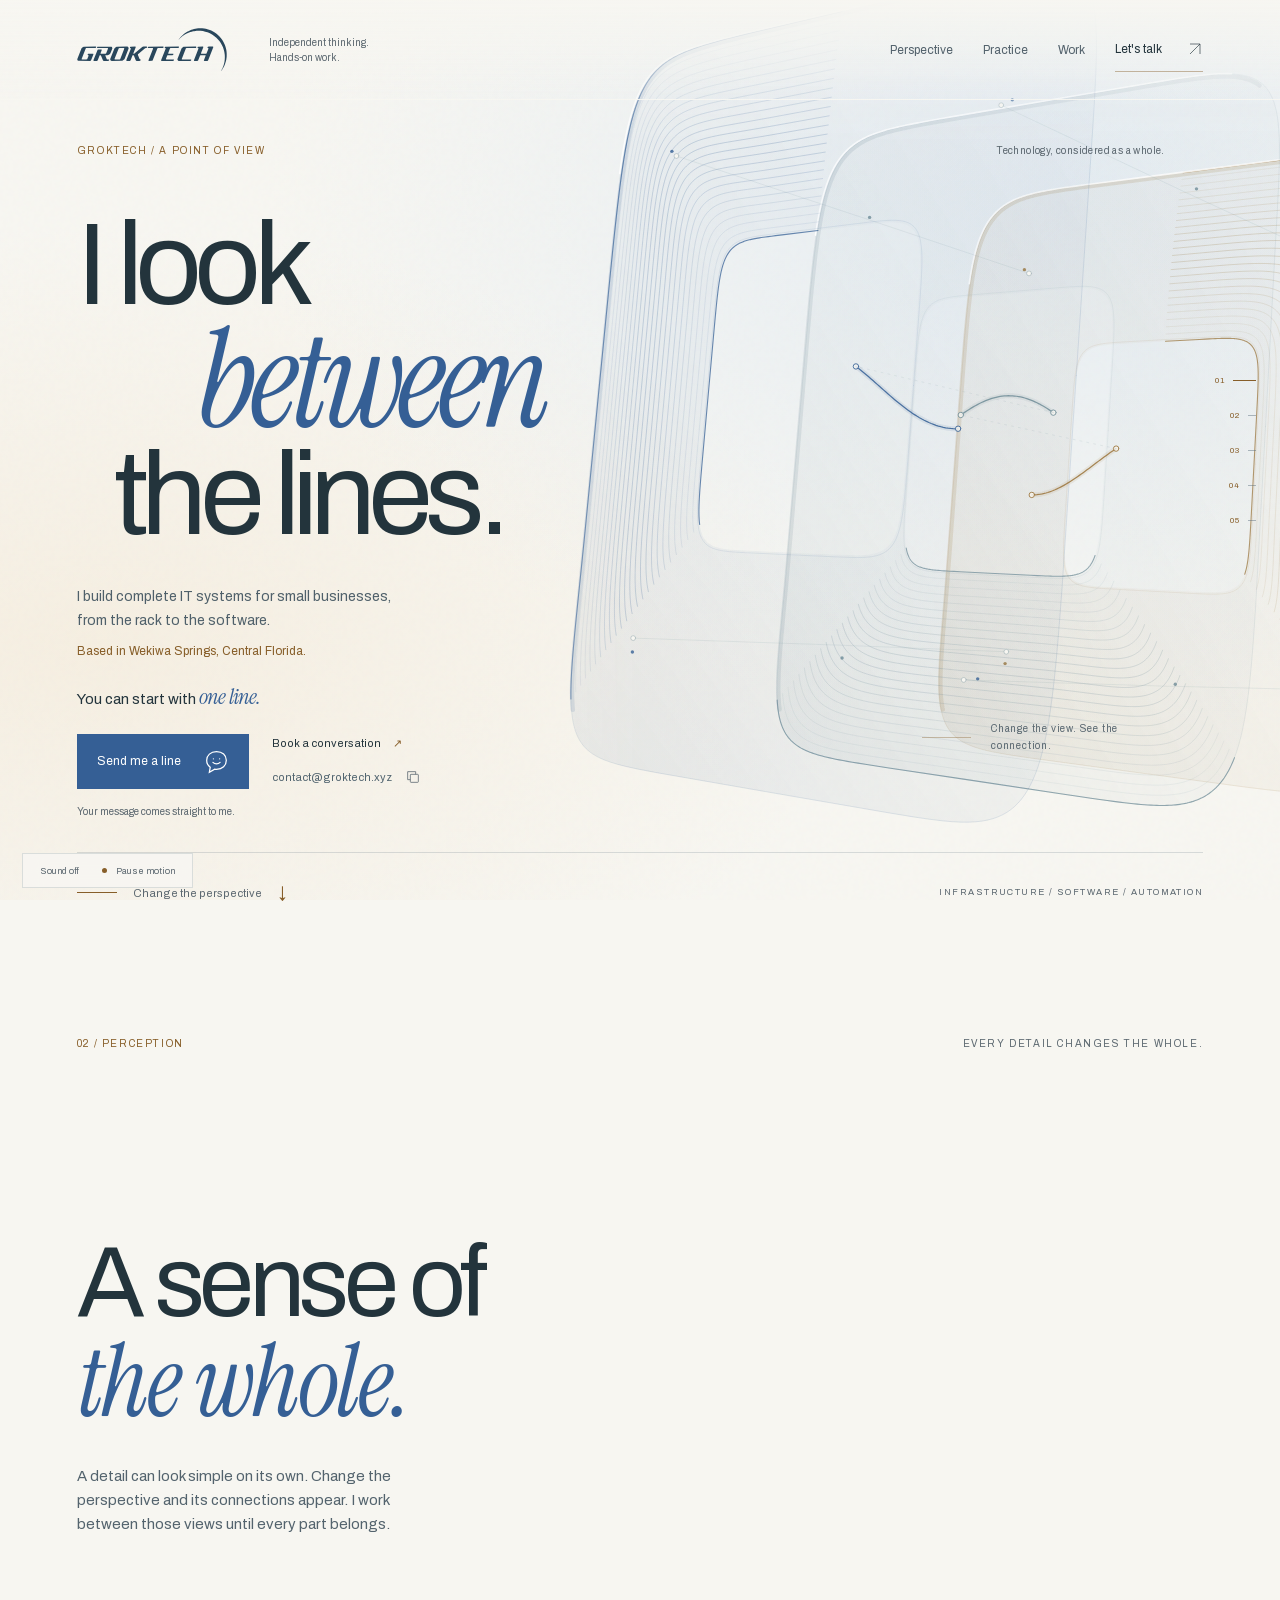
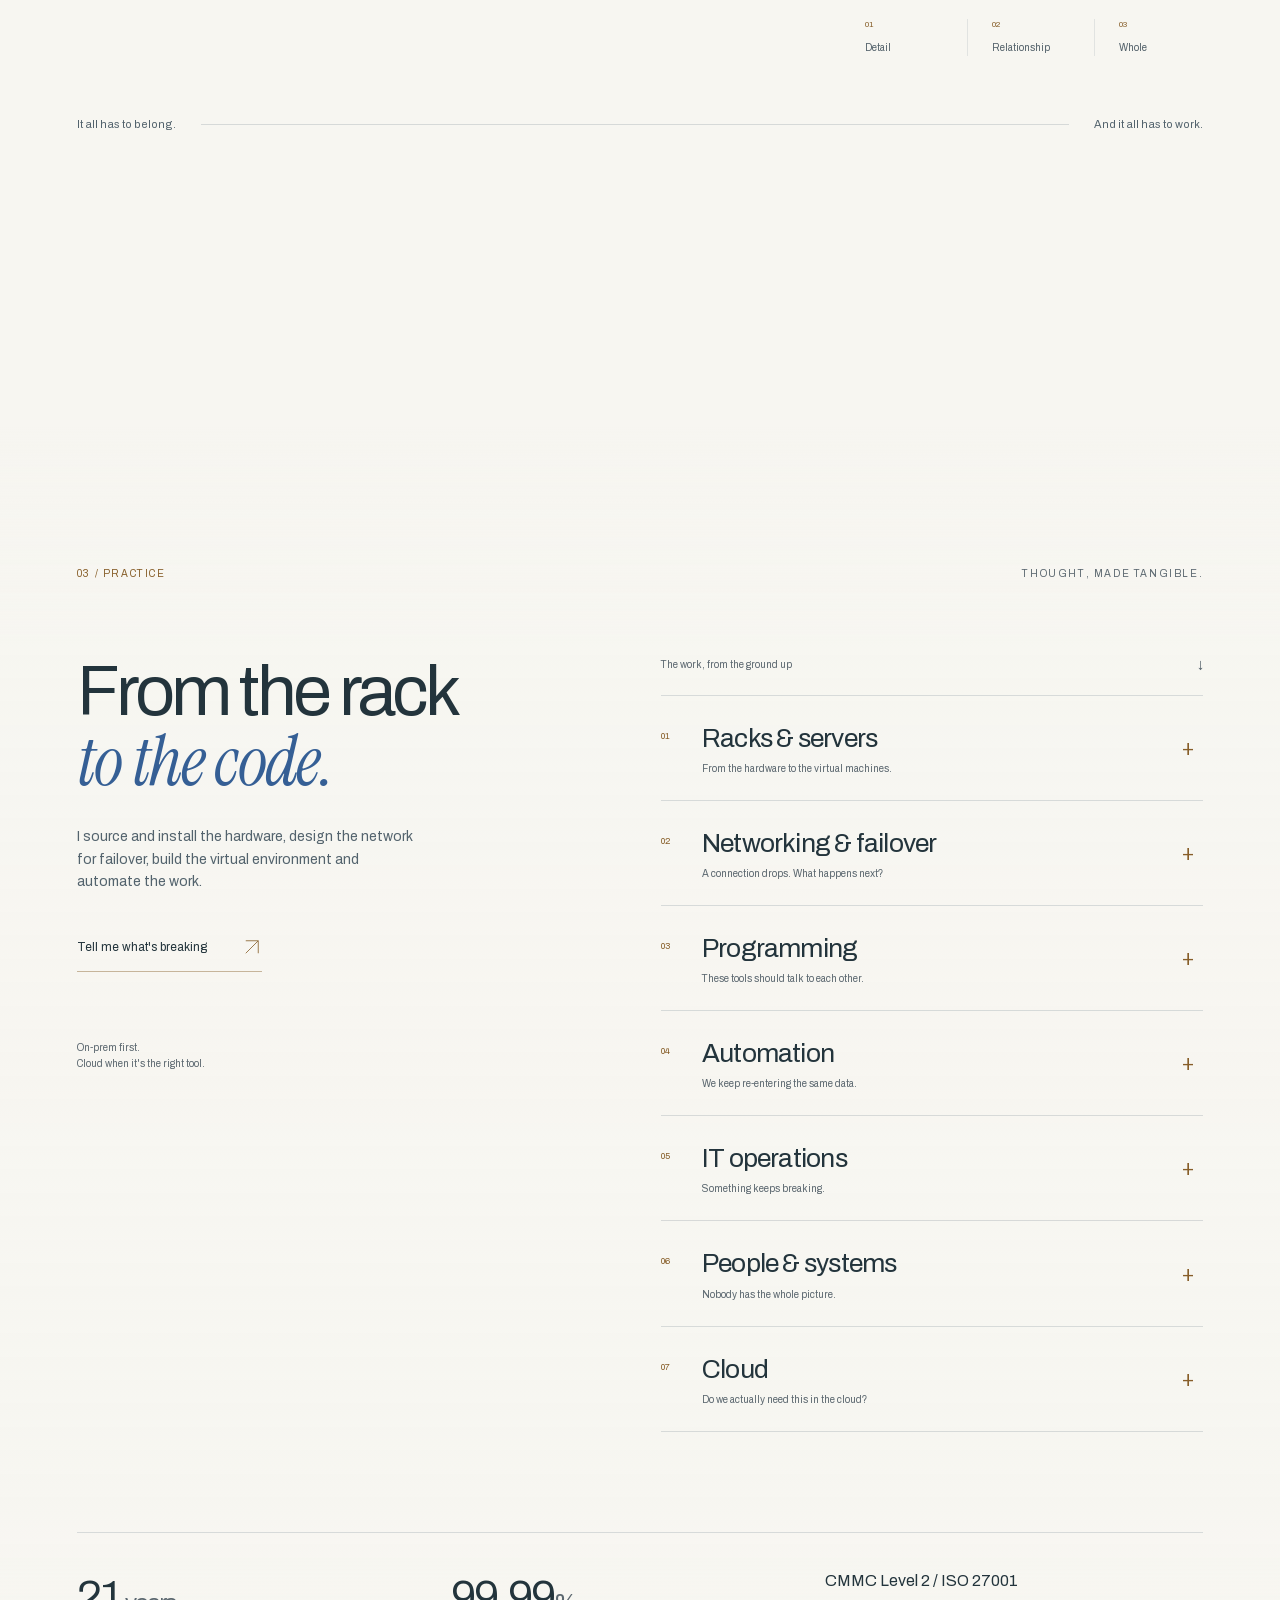
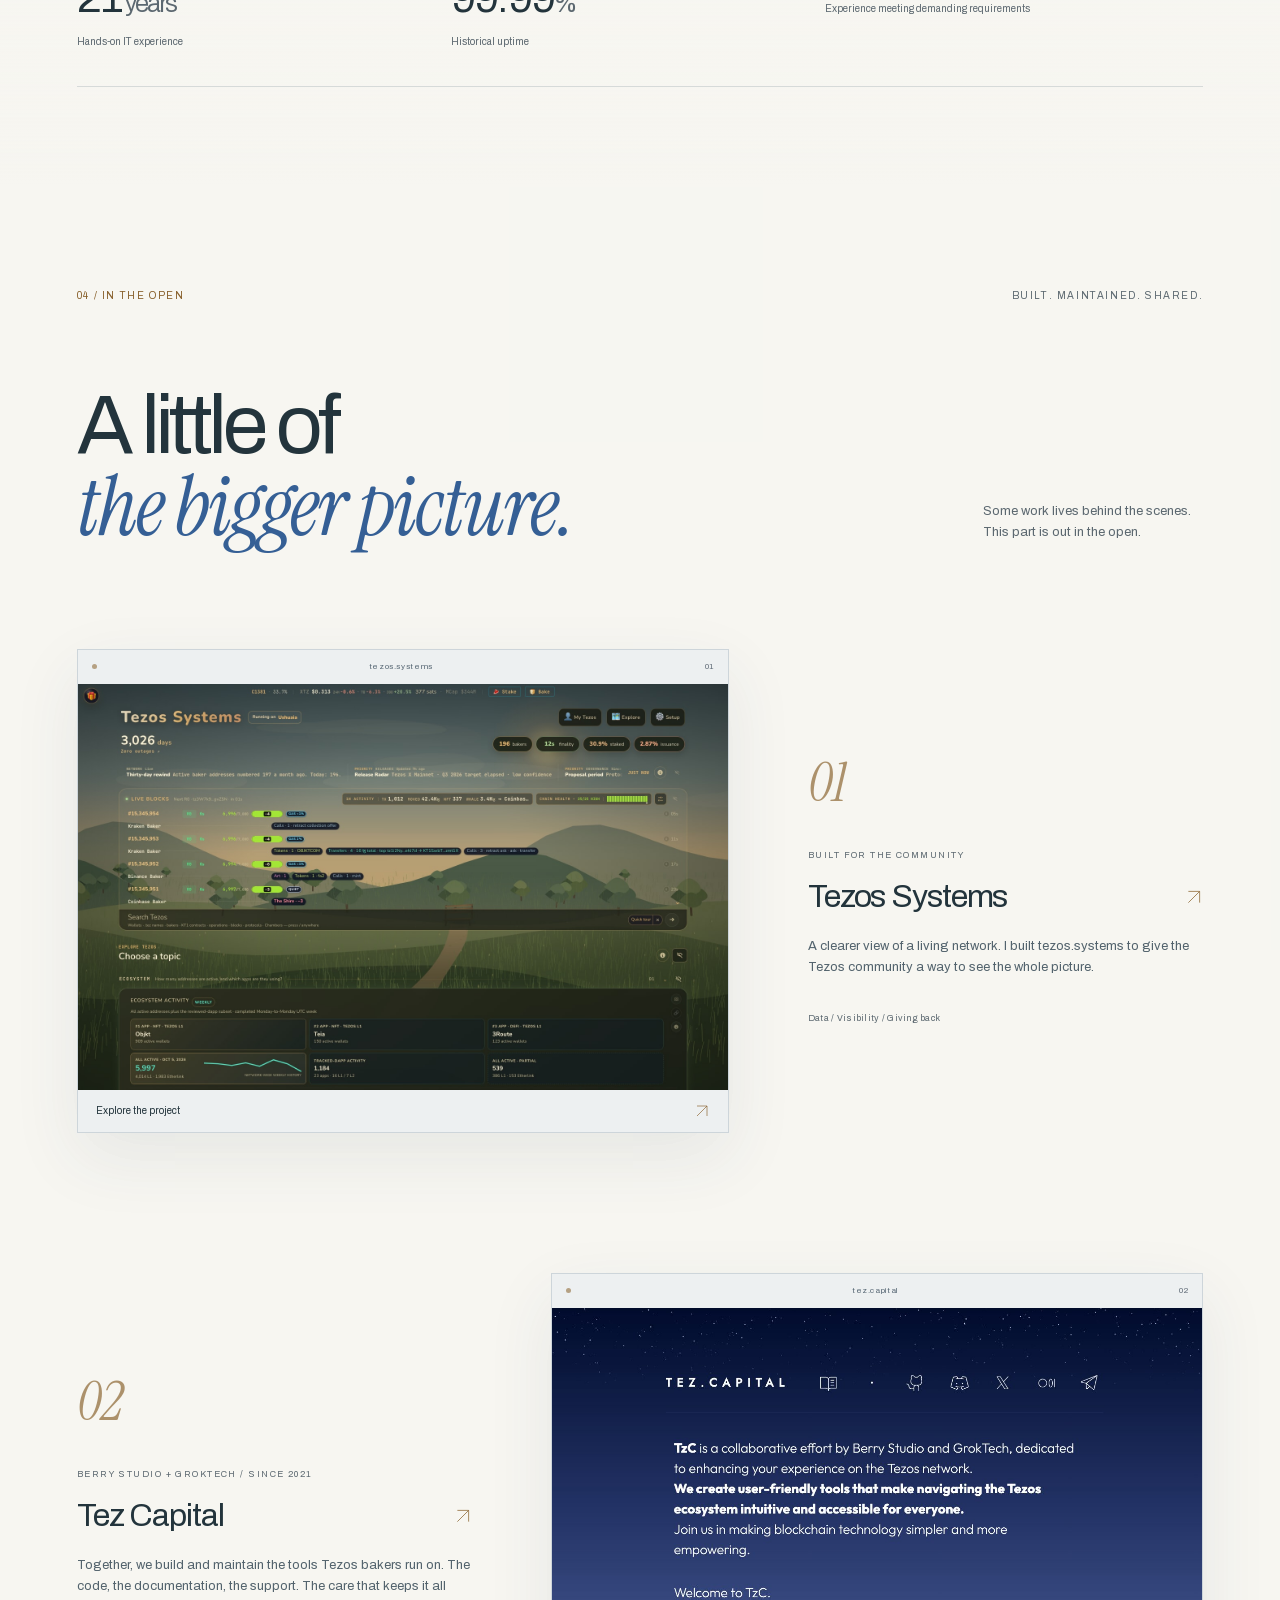
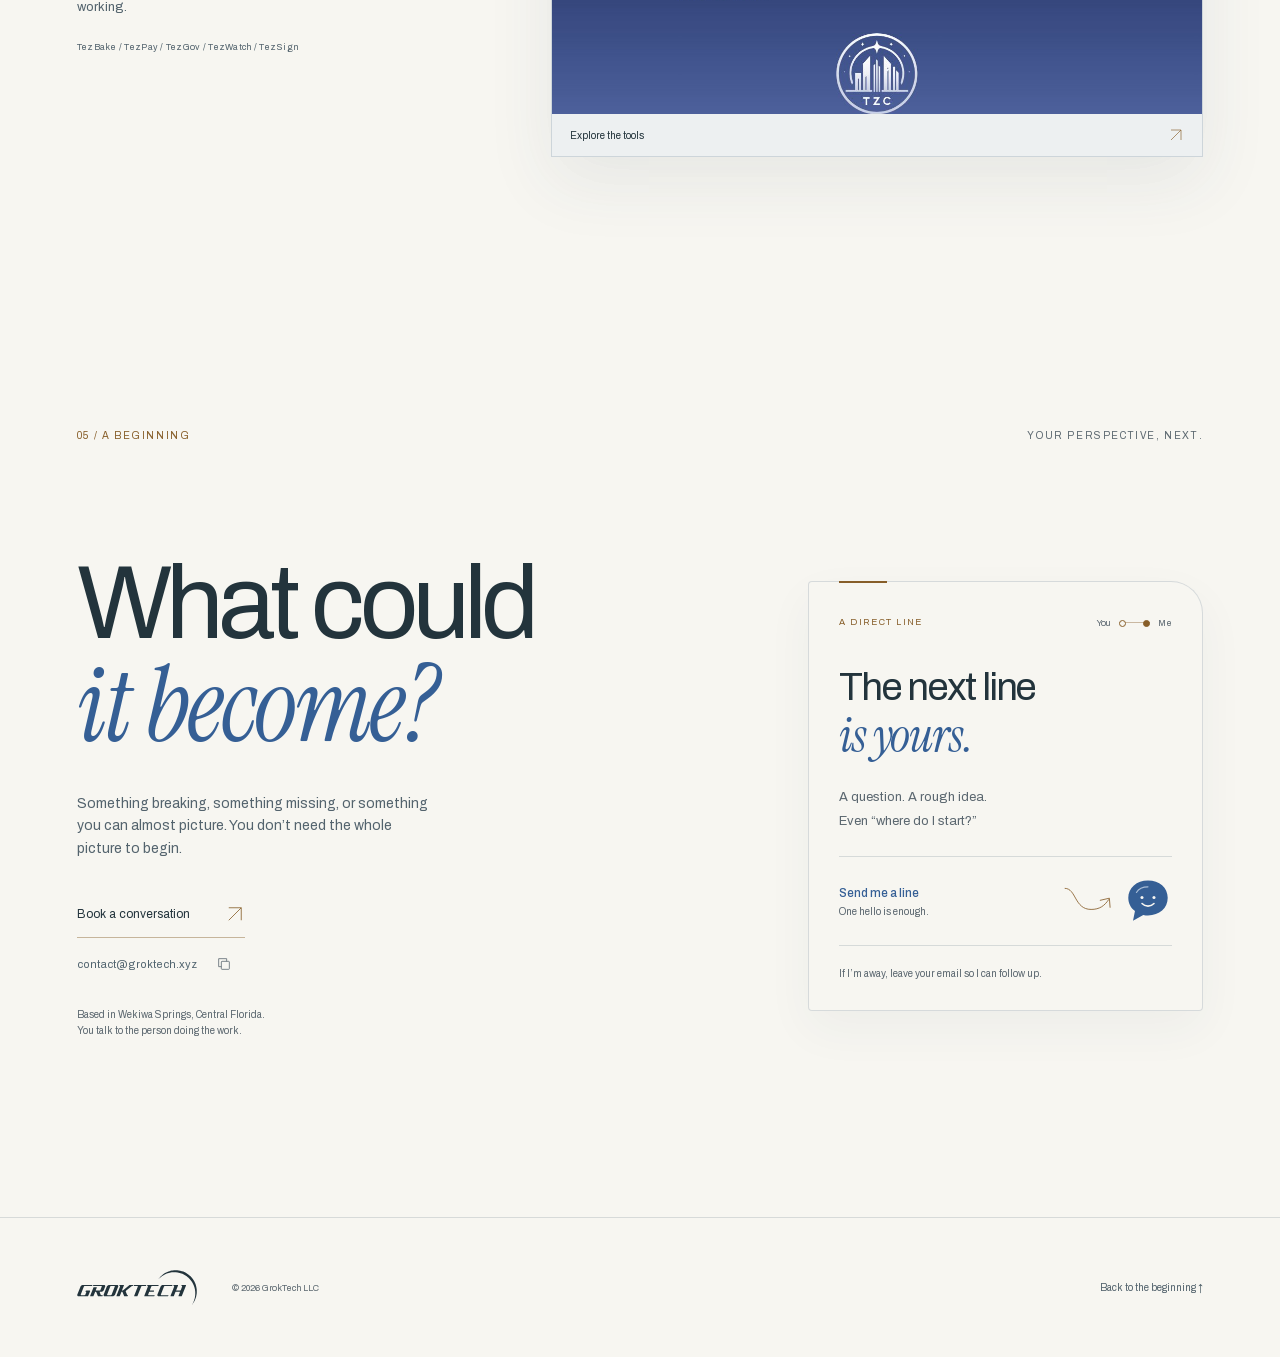
==== commit 05f4b23f: "Make the Wekiwa Springs home base visible" ====
--- a/index.html
+++ b/index.html
@@ -4,7 +4,7 @@
   <meta charset="utf-8">
   <meta name="viewport" content="width=device-width, initial-scale=1">
   <title>GrokTech | IT Infrastructure, Software &amp; Automation</title>
-  <meta name="description" content="Complete IT systems for small businesses: racks and servers, resilient networks, virtualization, software and automation. Designed, built and maintained by one person.">
+  <meta name="description" content="Hands-on IT infrastructure, software and automation for small businesses. Based in Wekiwa Springs, Central Florida. From the rack to the code.">
   <link rel="canonical" href="https://groktech.xyz/">
   <meta name="theme-color" content="#f7f6f1">
   <meta name="color-scheme" content="light">
@@ -14,7 +14,7 @@
   <meta property="og:site_name" content="GrokTech">
   <meta property="og:url" content="https://groktech.xyz/">
   <meta property="og:title" content="GrokTech | IT Infrastructure, Software &amp; Automation">
-  <meta property="og:description" content="From the rack to the software. Hands-on IT infrastructure, resilient networking, virtualization and automation for small businesses.">
+  <meta property="og:description" content="Hands-on IT infrastructure, software and automation for small businesses. Based in Wekiwa Springs, Central Florida. From the rack to the code.">
   <meta property="og:image" content="https://groktech.xyz/assets/og-parallax.jpg">
   <meta property="og:image:type" content="image/jpeg">
   <meta property="og:image:width" content="1200">
@@ -22,7 +22,7 @@
   <meta property="og:image:alt" content="GrokTech. I look between the lines.">
   <meta name="twitter:card" content="summary_large_image">
   <meta name="twitter:title" content="GrokTech | IT Infrastructure, Software &amp; Automation">
-  <meta name="twitter:description" content="Racks, servers, resilient networks, virtualization, software and automation. One person who understands how it all fits.">
+  <meta name="twitter:description" content="Hands-on IT infrastructure, software and automation for small businesses. Based in Wekiwa Springs, Central Florida. From the rack to the code.">
   <meta name="twitter:image" content="https://groktech.xyz/assets/og-parallax.jpg">
   <meta name="twitter:image:alt" content="GrokTech. I look between the lines. IT infrastructure, software and automation, with translucent architectural layers.">
 
@@ -32,7 +32,7 @@
 
   <link rel="preload" href="assets/fonts/archivo-var.woff2" as="font" type="font/woff2" crossorigin>
   <link rel="preload" href="assets/fonts/instrument-serif-italic.woff2" as="font" type="font/woff2" crossorigin>
-  <link rel="stylesheet" href="assets/css/site.css?v=089e226c1482">
+  <link rel="stylesheet" href="assets/css/site.css?v=51ffdbf58254">
   <link rel="stylesheet" href="assets/css/effects.css?v=e24f3e55a0d1">
   <script src="assets/js/site.js?v=728b09d167bd" defer></script>
   <link rel="preload" href="assets/css/chat.css?v=7c97a6d79590" as="style" data-chat-style>
@@ -50,9 +50,15 @@
       "url": "https://groktech.xyz/",
       "foundingDate": "2021",
       "email": "contact@groktech.xyz",
+      "address": {
+        "@type": "PostalAddress",
+        "addressLocality": "Wekiwa Springs",
+        "addressRegion": "FL",
+        "addressCountry": "US"
+      },
       "logo": "https://groktech.xyz/assets/apple-touch-icon.png",
       "image": "https://groktech.xyz/assets/og-parallax.jpg",
-      "description": "Hands-on IT infrastructure for small businesses, from hardware procurement and server installation to networking, failover, virtualization, software and automation."
+      "description": "Based in Wekiwa Springs, Central Florida. Hands-on IT infrastructure for small businesses, from hardware procurement and server installation to networking, failover, virtualization, software and automation."
     }
   ]
 }
@@ -78,6 +84,7 @@
 <div class="hero-composition"><h1 id="hero-title"><span>I look</span><span><em>between</em></span><span>the lines.</span></h1>
 <div class="hero-aside">
 <p class="hero-intro">I build complete IT systems for small businesses,<br class="desktop-break"> from the rack to the software.</p>
+<p class="hero-location">Based in Wekiwa Springs, Central Florida.</p>
 <p class="chat-thought">You can start with <em>one line.</em></p>
 <div class="hero-actions">
 <a class="primary-link chat-link" href="mailto:contact@groktech.xyz" data-chat-open><span data-chat-label>Send me a line</span><svg viewBox="0 0 28 28" fill="none" stroke="currentColor" stroke-width="1.4" aria-hidden="true" focusable="false"><path d="M14 3C7.4 3 3 7 3 12.7c0 3.3 1.5 6 4 7.7L6 26l6-3.5c.7.1 1.4.2 2 .2 6.6 0 11-4.1 11-10S20.6 3 14 3Z"/><path d="M10 15c2.2 2.2 5.8 2.2 8 0" stroke-linecap="round"/><circle cx="10.5" cy="11" r=".7" fill="currentColor" stroke="none"/><circle cx="17.5" cy="11" r=".7" fill="currentColor" stroke="none"/></svg></a>
@@ -113,7 +120,7 @@
 <section class="contact scene wrap" id="contact" data-scene="contact" aria-labelledby="contact-title">
 <div class="scene-kicker"><span class="eyebrow">05 / A beginning</span><span class="eyebrow">Your perspective, next.</span></div>
 <div class="contact-layout">
-<div class="contact-content"><h2 id="contact-title">What could<br><em>it become?</em></h2><p>Something breaking, something missing, or something you can almost picture. You don’t need the whole picture to begin.</p><div class="contact-actions"><a class="text-link" href="https://calendly.com/groktech" target="_blank" rel="noopener">Book a conversation <svg viewBox="0 0 32 32" fill="none" stroke="currentColor" stroke-width="1.3" aria-hidden="true" focusable="false"><path d="M6 26 26 6M6 6h20v20"/></svg><span class="sr-only"> (opens in a new tab)</span></a><div class="email-options"><a class="email" href="mailto:contact@groktech.xyz">contact@groktech.xyz</a><button class="copy-email" type="button" data-copy-email hidden aria-label="Copy email address"><svg viewBox="0 0 24 24" fill="none" stroke="currentColor" stroke-width="1.2" aria-hidden="true"><rect x="8" y="8" width="12" height="12" rx="1"/><path d="M16 8V4H4v12h4"/></svg></button></div></div><p class="contact-personal">You talk to the person doing the work.</p></div>
+<div class="contact-content"><h2 id="contact-title">What could<br><em>it become?</em></h2><p>Something breaking, something missing, or something you can almost picture. You don’t need the whole picture to begin.</p><div class="contact-actions"><a class="text-link" href="https://calendly.com/groktech" target="_blank" rel="noopener">Book a conversation <svg viewBox="0 0 32 32" fill="none" stroke="currentColor" stroke-width="1.3" aria-hidden="true" focusable="false"><path d="M6 26 26 6M6 6h20v20"/></svg><span class="sr-only"> (opens in a new tab)</span></a><div class="email-options"><a class="email" href="mailto:contact@groktech.xyz">contact@groktech.xyz</a><button class="copy-email" type="button" data-copy-email hidden aria-label="Copy email address"><svg viewBox="0 0 24 24" fill="none" stroke="currentColor" stroke-width="1.2" aria-hidden="true"><rect x="8" y="8" width="12" height="12" rx="1"/><path d="M16 8V4H4v12h4"/></svg></button></div></div><p class="contact-personal">Based in Wekiwa Springs, Central Florida.<br>You talk to the person doing the work.</p></div>
 <aside class="conversation-note" aria-labelledby="conversation-title">
 <div class="conversation-address"><span class="eyebrow">A direct line</span><span class="conversation-connection" aria-hidden="true">You <i></i> Me</span></div>
 <h3 id="conversation-title">The next line<br><em>is yours.</em></h3>
--- a/assets/css/site.css
+++ b/assets/css/site.css
@@ -7,3 +7,5 @@
 @media(max-width:1100px){.site-header{gap:24px}.site-header nav{gap:23px}.header-note{font-size:9px}.scene-nav{right:11px}.scene-nav span{display:none}.scene-nav a{min-width:25px}.hero{padding-top:135px}h1{font-size:11.2vw}.sculpture-caption{right:10%;top:68%;max-width:170px;line-height:1.7}.sculpture-caption .hairline{width:20px;flex:none}.practice-layout{gap:6%;grid-template-columns:.92fr 1.08fr}.project-entry{gap:5%;grid-template-columns:1.4fr 1fr}.project-capital{grid-template-columns:1fr 1.4fr}.project-meta h3{font-size:28px}.project-number{margin-bottom:25px}.work-heading>p{min-width:180px;font-size:11px}}
 @media(max-width:760px){:root{--gutter:26px}.site-header{height:84px;gap:20px}.wordmark{width:127px}.header-note{display:none}.site-header nav{margin-left:auto;gap:23px;font-size:11px}.site-header nav>a:not(.header-contact){display:none}.header-contact{gap:14px!important}.scene-nav{display:none}.hero{padding-top:116px;min-height:830px;max-height:1100px;height:100svh}.hero-edition{display:none}.hero-composition{padding-top:70px;flex:1}.hero-overline .eyebrow{font-size:9px}h1{font-size:clamp(69px,14.2vw,108px);line-height:.92;letter-spacing:-.064em}h1>span:nth-child(2){margin-left:.72em}h1>span:nth-child(3){margin-left:.1em}.hero-aside{margin-top:43px;max-width:340px}.hero-intro{font-size:13px;max-width:300px}.desktop-break{display:none}.hero-actions{margin-top:24px}.primary-link{font-size:12px;min-height:52px;padding:14px 17px;gap:40px}.hero-foot{min-height:81px;display:block;padding-top:12px;margin-top:30px}.hero-foot>.eyebrow{display:none}.sculpture-caption{display:none}.hero .email{font-size:11px}.perception{min-height:990px;height:130svh}.perception-stage{min-height:800px;height:100svh;padding-top:120px;padding-bottom:65px}.scene-kicker .eyebrow{font-size:8px;letter-spacing:.12em}.scene-kicker>span:last-child{max-width:140px;text-align:right}.perception-copy{margin-top:70px;margin-bottom:auto;max-width:370px}.perception-copy h2{font-size:clamp(62px,13vw,96px)}.perception-copy>p{font-size:13px;max-width:290px;margin-top:25px}.perception-notes{right:var(--gutter);left:var(--gutter);bottom:20%;justify-content:space-between;font-size:9px}.perception-line{font-size:9px;gap:12px}.practice{padding-block:110px 70px}.practice-layout{grid-template-columns:1fr;gap:65px;margin-top:55px}.practice-intro{position:relative;top:auto}.practice-intro h2{font-size:clamp(58px,12.8vw,96px)}.practice-intro>p:not(.practice-note){font-size:13px;max-width:320px;margin-top:25px}.practice-note{margin-top:26px;font-size:9px!important}.practice-note br{display:none}.practice-right{background:#f7f6f1ed}.index-hint{font-size:9px}.index-row summary{padding:23px 0;gap:13px;grid-template-columns:21px 1fr 20px}.index-row h3{font-size:25px}.row-note{font-size:10px;max-width:260px}.row-body{padding:0 25px 25px 34px}.row-body p{font-size:12px}.credibility-strip{grid-template-columns:1fr 1fr;gap:28px 15px;margin-top:65px;padding-block:30px}.credibility-strip strong{font-size:37px}.credibility-strip strong span{font-size:19px}.credibility-strip p>span{font-size:9px}.requirements-note{grid-column:1/-1;border-top:1px solid var(--line);padding-top:24px}.credibility-strip .requirements-note strong{font-size:13px}.requirements-note br{display:none}.requirements-note br::after{content:' / '}.projects{padding-block:70px 100px}.work-heading{display:block;margin-block:55px 65px}.work-heading h2{font-size:clamp(51px,11.5vw,86px)}.work-heading>p{margin-top:25px;font-size:12px}.project-entry,.project-capital{display:flex;flex-direction:column;gap:32px;align-items:stretch}.project-meta{position:relative;padding-left:47px}.project-number{position:absolute;left:0;top:0;font-size:32px}.project-meta h3{font-size:29px}.project-meta>.eyebrow{font-size:8px;letter-spacing:.12em}.project-meta>p:not(.eyebrow){font-size:12px;margin-top:18px}.project-type,.tool-names{margin-top:20px}.project-capital{margin-top:75px}.window-bar{height:28px;font-size:7px}.project-visit{padding:12px 14px;font-size:9px}.contact{min-height:800px;height:100svh;padding-top:95px;padding-bottom:90px}.contact-content{margin-top:100px;margin-bottom:auto}.contact h2{font-size:clamp(68px,14.4vw,110px)}.contact-content>p:not(.contact-personal){font-size:13px;max-width:290px}.contact-personal{font-size:9px}.site-footer{min-height:175px;padding-block:35px 65px;gap:20px;flex-wrap:wrap}.footer-brand .wordmark{width:110px}.site-footer>p{font-size:8px;margin-left:auto;margin-right:0}.back-top{font-size:9px;margin-top:0}.site-footer>.motion-toggle{margin-left:auto}.experience-controls{right:12px;bottom:10px}.experience-controls .motion-toggle,.experience-controls .sound-toggle{font-size:9px;min-height:33px}.text-link{font-size:11px;margin-top:23px}}
 @media(max-width:360px){:root{--gutter:21px}.hero{min-height:810px}.hero-composition{padding-top:67px}h1{font-size:18vw}.hero-aside{margin-top:45px}.hero-intro{font-size:12px}.primary-link{font-size:11px;gap:28px}.email{font-size:10px!important}.site-header .wordmark{width:112px}.perception-copy h2{font-size:57px}.scene-kicker>span:last-child{max-width:120px}.practice-intro h2{font-size:52px}.index-row h3{font-size:22px}.row-note{font-size:9px}.work-heading h2{font-size:46px}.contact h2{font-size:62px}.project-meta{padding-left:36px}.project-meta h3{font-size:25px}.project-number{font-size:28px}}
+
+.hero-location{margin-top:10px;font-size:12px;line-height:1.6;color:var(--gold)}
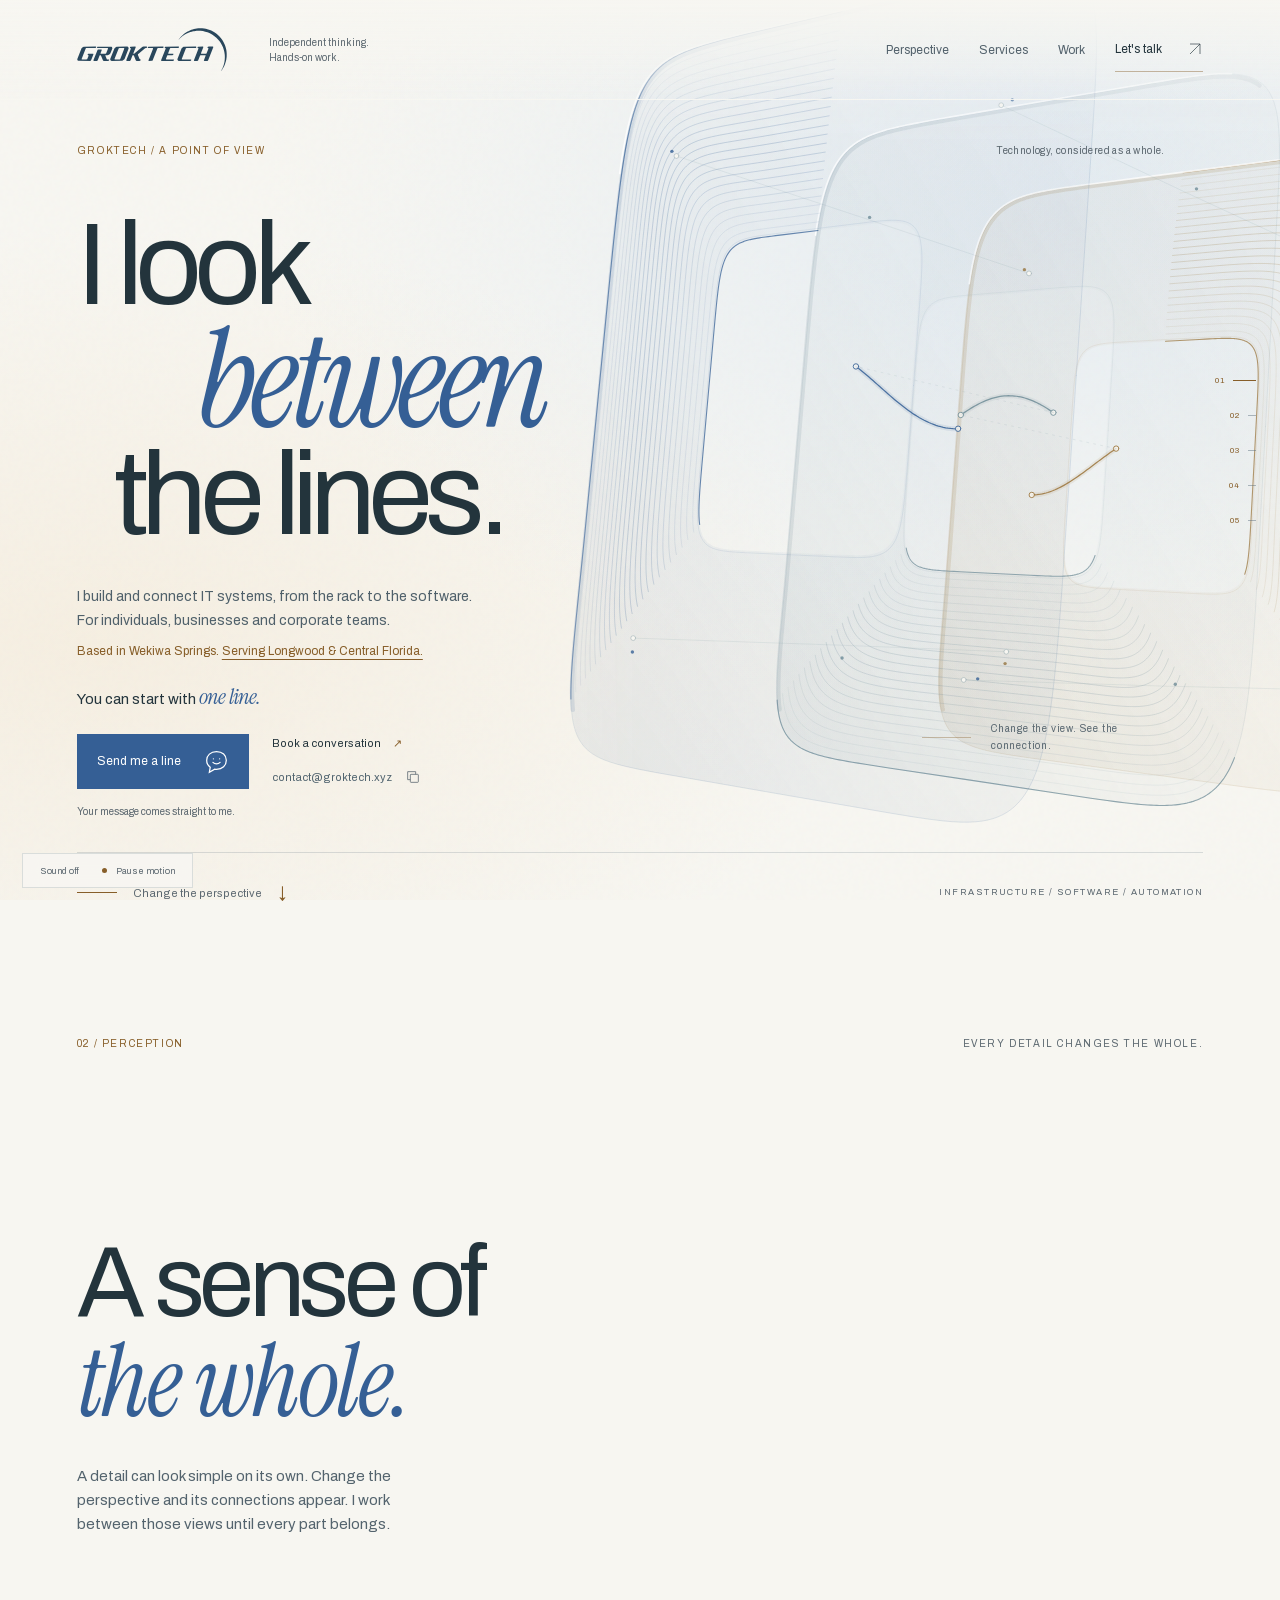
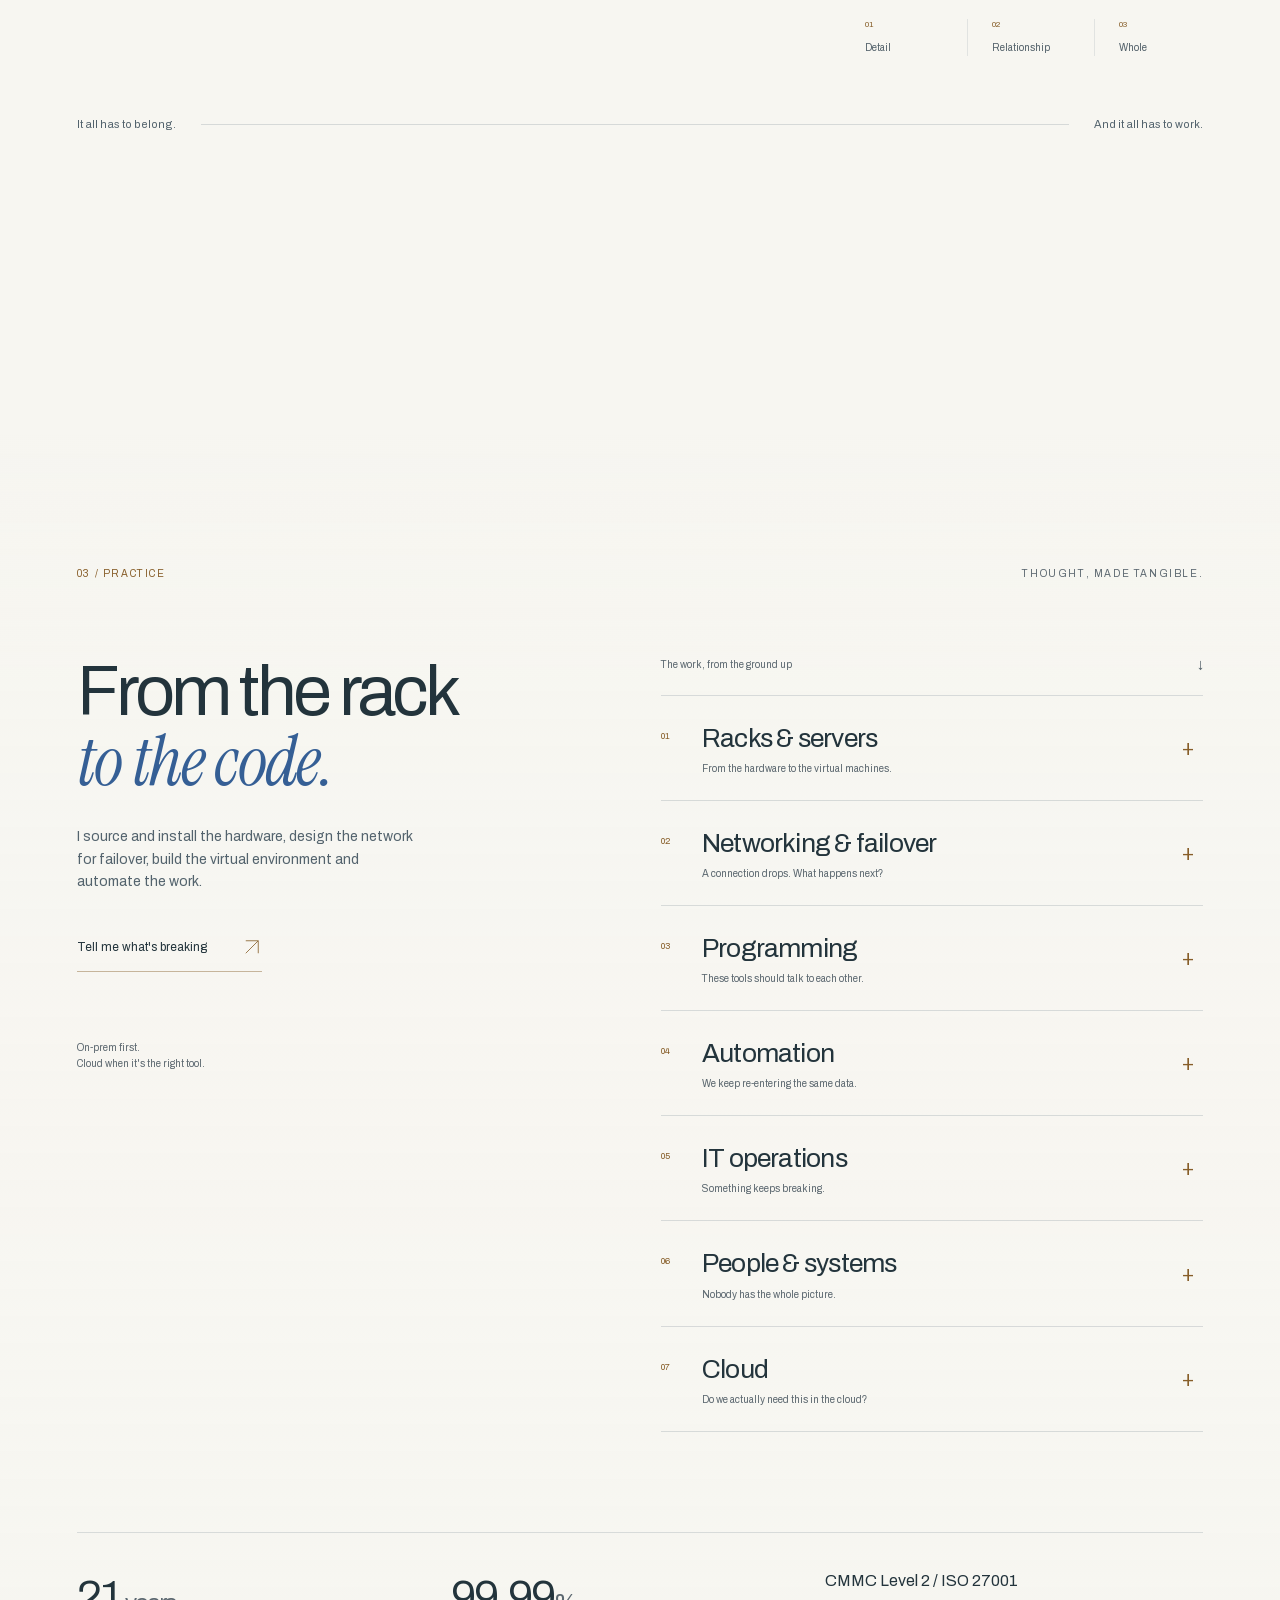
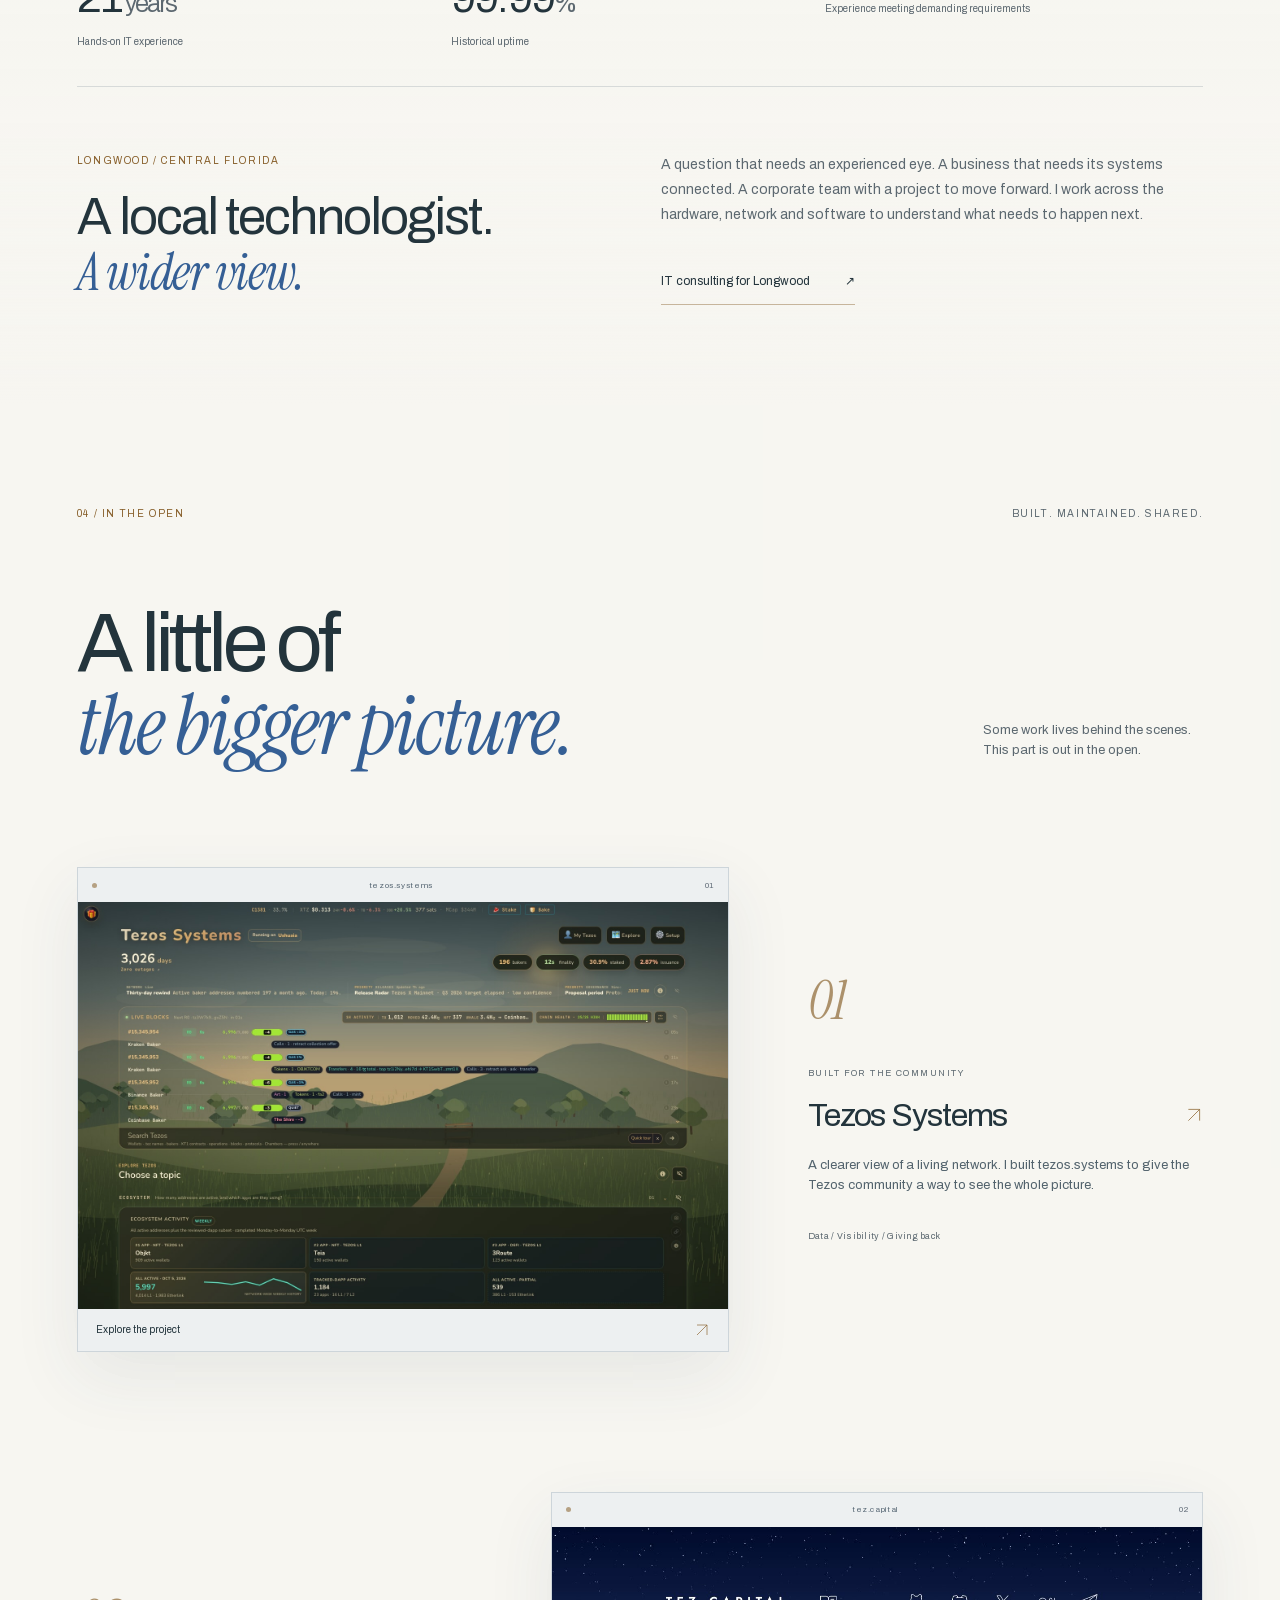
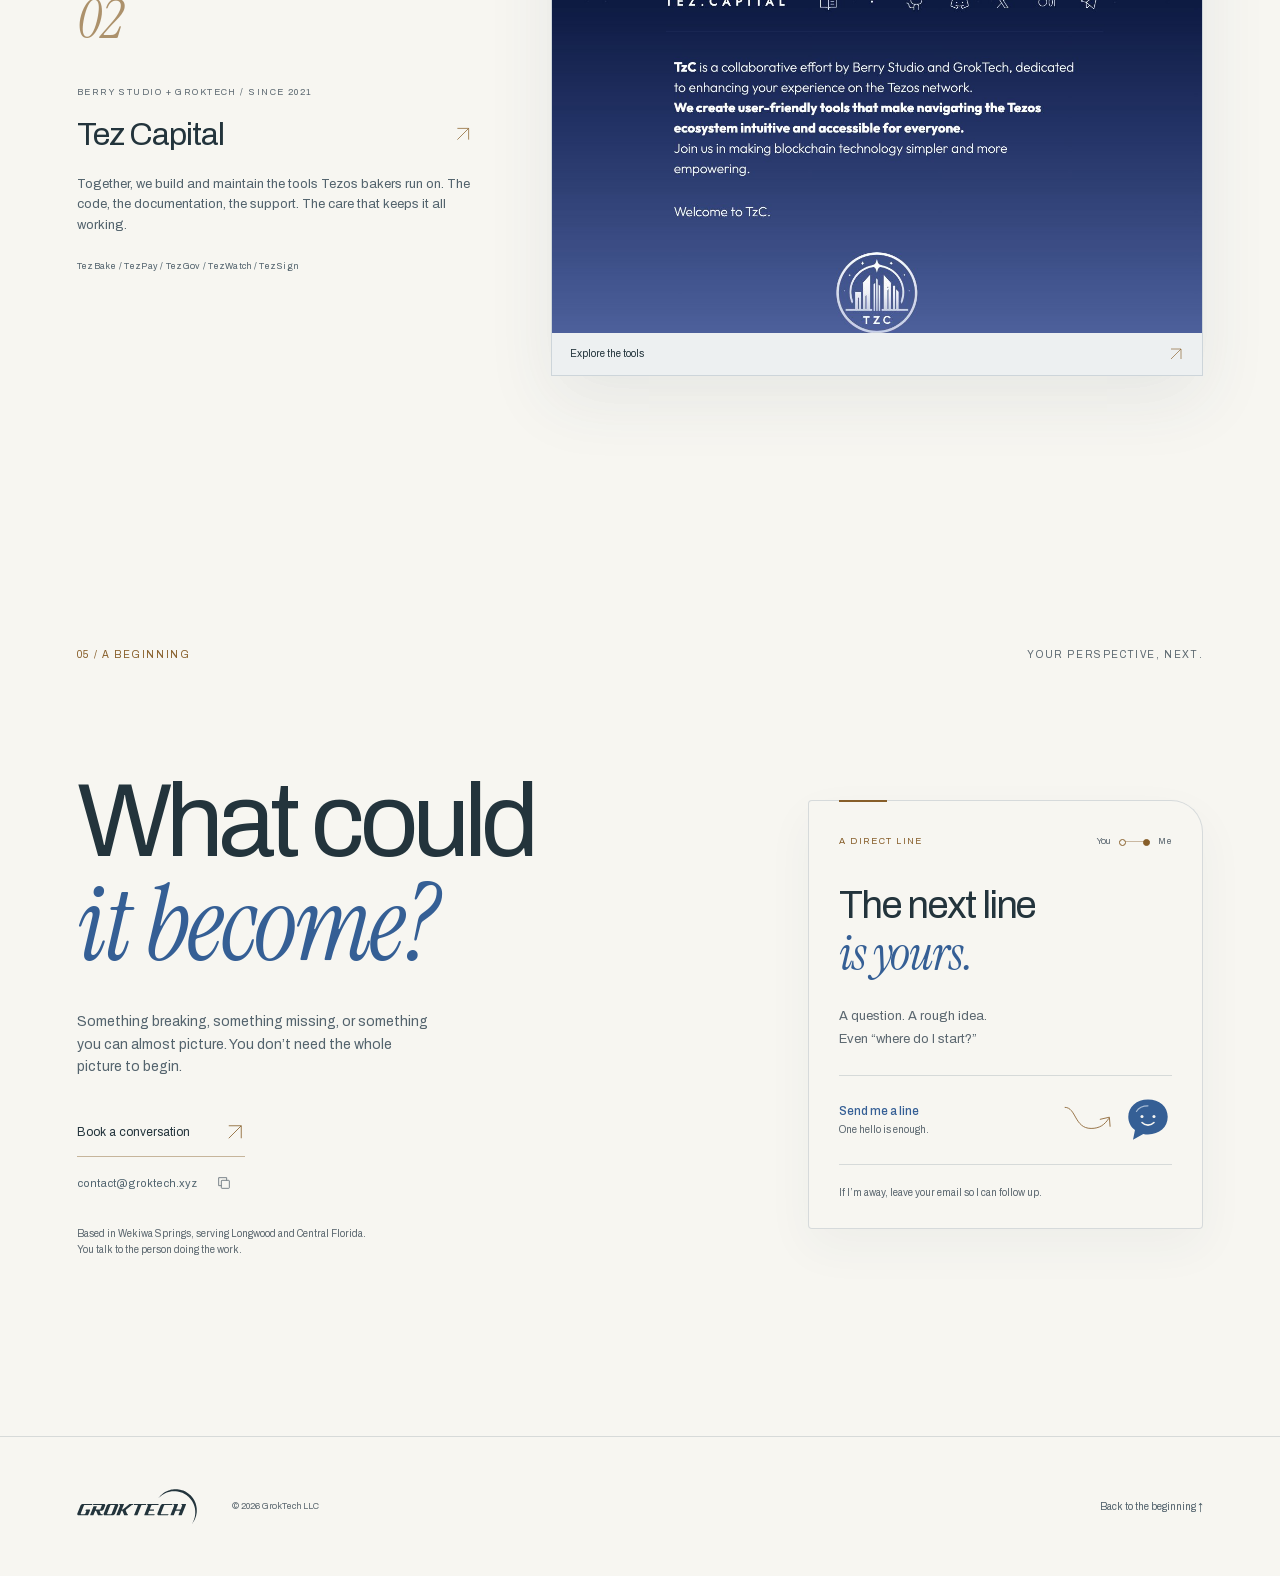
==== commit f21fbab4: "Add Longwood consulting and service search pages" ====
--- a/index.html
+++ b/index.html
@@ -3,8 +3,8 @@
 <head>
   <meta charset="utf-8">
   <meta name="viewport" content="width=device-width, initial-scale=1">
-  <title>GrokTech | IT Infrastructure, Software &amp; Automation</title>
-  <meta name="description" content="Hands-on IT infrastructure, software and automation for small businesses. Based in Wekiwa Springs, Central Florida. From the rack to the code.">
+  <title>IT Consulting for Longwood, FL | GrokTech</title>
+  <meta name="description" content="Hands-on IT consulting, infrastructure, software and automation for individuals, businesses and corporate teams in Longwood, FL. Based in Wekiwa Springs.">
   <link rel="canonical" href="https://groktech.xyz/">
   <meta name="theme-color" content="#f7f6f1">
   <meta name="color-scheme" content="light">
@@ -13,16 +13,16 @@
   <meta property="og:type" content="website">
   <meta property="og:site_name" content="GrokTech">
   <meta property="og:url" content="https://groktech.xyz/">
-  <meta property="og:title" content="GrokTech | IT Infrastructure, Software &amp; Automation">
-  <meta property="og:description" content="Hands-on IT infrastructure, software and automation for small businesses. Based in Wekiwa Springs, Central Florida. From the rack to the code.">
+  <meta property="og:title" content="IT Consulting for Longwood, FL | GrokTech">
+  <meta property="og:description" content="Hands-on IT consulting, infrastructure, software and automation for individuals, businesses and corporate teams in Longwood, FL. Based in Wekiwa Springs.">
   <meta property="og:image" content="https://groktech.xyz/assets/og-parallax.jpg">
   <meta property="og:image:type" content="image/jpeg">
   <meta property="og:image:width" content="1200">
   <meta property="og:image:height" content="630">
   <meta property="og:image:alt" content="GrokTech. I look between the lines.">
   <meta name="twitter:card" content="summary_large_image">
-  <meta name="twitter:title" content="GrokTech | IT Infrastructure, Software &amp; Automation">
-  <meta name="twitter:description" content="Hands-on IT infrastructure, software and automation for small businesses. Based in Wekiwa Springs, Central Florida. From the rack to the code.">
+  <meta name="twitter:title" content="IT Consulting for Longwood, FL | GrokTech">
+  <meta name="twitter:description" content="Hands-on IT consulting, infrastructure, software and automation for individuals, businesses and corporate teams in Longwood, FL. Based in Wekiwa Springs.">
   <meta name="twitter:image" content="https://groktech.xyz/assets/og-parallax.jpg">
   <meta name="twitter:image:alt" content="GrokTech. I look between the lines. IT infrastructure, software and automation, with translucent architectural layers.">
 
@@ -32,7 +32,7 @@
 
   <link rel="preload" href="assets/fonts/archivo-var.woff2" as="font" type="font/woff2" crossorigin>
   <link rel="preload" href="assets/fonts/instrument-serif-italic.woff2" as="font" type="font/woff2" crossorigin>
-  <link rel="stylesheet" href="assets/css/site.css?v=51ffdbf58254">
+  <link rel="stylesheet" href="assets/css/site.css?v=d2624e1df64a">
   <link rel="stylesheet" href="assets/css/effects.css?v=e24f3e55a0d1">
   <script src="assets/js/site.js?v=728b09d167bd" defer></script>
   <link rel="preload" href="assets/css/chat.css?v=7c97a6d79590" as="style" data-chat-style>
@@ -58,7 +58,45 @@
       },
       "logo": "https://groktech.xyz/assets/apple-touch-icon.png",
       "image": "https://groktech.xyz/assets/og-parallax.jpg",
-      "description": "Based in Wekiwa Springs, Central Florida. Hands-on IT infrastructure for small businesses, from hardware procurement and server installation to networking, failover, virtualization, software and automation."
+      "description": "Independent IT consulting, infrastructure, software and automation for individuals, businesses and corporate teams. Based in Wekiwa Springs, serving Longwood and Central Florida.",
+      "areaServed": [
+        {
+          "@type": "City",
+          "name": "Longwood",
+          "containedInPlace": {
+            "@type": "State",
+            "name": "Florida"
+          }
+        },
+        {
+          "@type": "Place",
+          "name": "Central Florida"
+        }
+      ]
+    },
+    {
+      "@type": "WebSite",
+      "@id": "https://groktech.xyz/#website",
+      "url": "https://groktech.xyz/",
+      "name": "GrokTech",
+      "publisher": {
+        "@id": "https://groktech.xyz/#business"
+      },
+      "inLanguage": "en-US"
+    },
+    {
+      "@type": "WebPage",
+      "@id": "https://groktech.xyz/#webpage",
+      "url": "https://groktech.xyz/",
+      "name": "IT Consulting for Longwood, FL | GrokTech",
+      "description": "Hands-on IT consulting, infrastructure, software and automation for individuals, businesses and corporate teams in Longwood, FL. Based in Wekiwa Springs.",
+      "isPartOf": {
+        "@id": "https://groktech.xyz/#website"
+      },
+      "about": {
+        "@id": "https://groktech.xyz/#business"
+      },
+      "inLanguage": "en-US"
     }
   ]
 }
@@ -75,7 +113,7 @@
 <header class="site-header wrap">
 <a class="brand" href="#top" aria-label="GrokTech, back to top"><svg class="wordmark" xmlns="http://www.w3.org/2000/svg" viewBox="0 0 1501 436" width="172" height="50" fill="currentColor" preserveAspectRatio="xMinYMid meet" aria-hidden="true" focusable="false"><path fill-rule="evenodd" d="M1213.5 3.4l-16 1.7-13 2.2-14 3.1-14 3.8-12 4.1-15 5.9-15 7-13 7.1-11 6.8-12 8.3-15 11.8-10 9-11.3 11.3-9 10-14 18-2 3 .3 .6 16-16.6 9-8.3 11-9 18-12.9 21-12.3 23-10.8 19-6.9 14-4.1 13-3.1 10-1.9 15-2.1 10-.9 17-.7 23 .8 23 2.8 24 5.2 22 6.9 13 5.1 11 5 22 11.9 21 14 9 7 13 11.2 14.2 14.1 16.1 19 14 20 12 21 9.9 22 8 23 3 11 3.1 14 3 20 1 11 .6 14-.7 26-1.9 17-2 12-3.1 14-3 11-8 23-10.1 22-4.8 9-7.3 12-.4 1 .4 .4 13.2-17.4 9-14 8.9-16 7.1-15 7.1-18 6-20 3.9-17 3.1-21 1.2-16 0-25-1.2-17-3-20-4.1-18-6.1-20-7.9-20-8.8-18-8.1-14-10-15-10-13-15.1-17-16.2-15.3-11-9-18-12.8-17-10.3-18-9-14-5.9-17-5.9-23-6-17-3-19-2.1-24-.5zM70.5 186.4l-4 .9-4 1.8-9 6.2-6 5.6-3.1 4.6-40.2 102-.9 3-.3 3 .2 3 1.2 3 3 5 2.1 2.1 2 1.2 4 1 116 .1 2-.1 3-1.1 2.6-2.2 1.9-3 22.9-58 .2-3-.4-2-1.2-1.3-2-.5-44-.2-4 .6-3 2-1.3 1.4-1.9 4-.1 3 1.3 2 1 .6 4 1.1 2 1.2 1.3 2.1 0 2-12.1 31-2 3-3.2 2.2-5 .8-42 0-3-.6-1.4-1.4-.5-2 .6-3 38-97 2.3-5 1.5-2 3.5-2.3 2-.4 88-.1 3-.9 2-1.1 3.3-3.2 1.3-3-.2-4-1.4-1.5-3-.8zM209.5 186.3l-3 .8-2 1.2-2 2.3-1.5 2.9-.3 3 .4 2 1.4 1.6 2 .7 101 0 2 .3 1.8 1.4 .6 1 0 3-18.1 46-2.3 2.7-2 1.5-4 .9-44 0-2-.5-1-.8-1.1-1.8 0-3 11.6-29 .6-3-.9-3-1.4-1-1.8-.5-30 0-3 .5-3 1.7-1.3 1.3-1.8 3-38.2 97-1.2 3-.4 3 .9 2.9 2 1.4 1 .1 30 .1 2-.2 4-2 3.1-4.3 17.5-45 1.2-2 2.2-2.2 2-1.1 3-.3 2 .2 2 .9 3.1 3.5 18.6 46 1.7 3 2.6 2.3 5 1.2 43 0 3-.4 3-1.5 2-1.7 2.2-2.9 .6-3-.5-3-1.3-1.3-2-.6-12 0-4-.5-3-1.3-1.3-1.3-1.8-3-12.2-30-.4-4 .7-1.4 2-1.1 20-.1 6-1.1 6-2.9 7-5.1 3.8-3.3 3.6-4 2.7-5 17.2-44 .9-5-.2-2-.8-3-3.7-6-3.7-3-4.8-1.2zM400.5 186.3l-4 .8-5 2.2-10 7-5.2 5.2-3 5-40.1 102-.9 5 .9 5 3.7 6 3.6 3.2 3 1 3 .2 103-.1 4-1 4-1.9 10-7.1 6.3-6.3 3-6 38.9-99 1-4 0-4-1-3-2.9-5-3.3-3.5-2-1-4-.8zM538.5 186.3l-4 1.7-3 2.7-1.3 1.8-.9 4 .7 2 1.5 1.3 5 1.5 1.5 1.2 1 2-.3 3-44.6 113-.9 4 1 3 2.3 1.3 1 .1 30 0 4-1 2-1.4 2.4-3 .9-2 17.3-44 1.2-2 2.2-2.3 2-1 2-.2 3 .3 2 .9 2.3 2.3 19.3 47 1.4 2.6 2 2.1 3 1.4 2 .3 30 0 2-.1 4-1.9 3.3-3.4 1-2 .1-5-1.4-1.6-6-1.3-3.2-3.1-16.7-41-.3-2 1.2-4 2-2.8 4-3.6 62-51.8 5-3 3-1.1 6-.6 3-1 1.6-1.1 3.6-4 .8-3-.5-3-1.5-1.6-3-.7-32 0-5 .9-3 1.3-3 1.7-4 3.2-72 60.5-5 2.8-5 .9-2-.5-1.3-1.5 .1-4 22.4-57 1-3-.6-3-1.6-1.7-2-.6zM717.5 186.3l-4 1.7-4.1 4.5-.7 3 .1 2 .2 1 1.5 1.5 3 .7 44 .2 1 .1 1.7 1.5 .5 1 .2 2-1.1 4-44.4 113-.2 3 .9 2 1.4 1 2 .4 31-.1 4-1.7 3.2-3.6 45.7-116 1-2 2.1-2.5 3-1.8 4-.5 44-.1 3-1.1 3-2.4 2.1-2.6 .7-3-.4-3-1.4-1.6-2-.7zM886.5 186.3l-3 1.1-4 3.4-1.2 1.7-.8 4 .6 2 1.4 1.3 5 1.4 1.6 1.3 .8 1 .1 3-44.8 114-.8 4 1 3 2.1 1.3 2 .1 114 0 4-1 4.2-3.4 2.1-4 0-2-.7-2-.8-1-1.8-.8-73-.2-3-.7-1.5-2.3 .2-4 10.9-28 2.1-4 2.3-2.1 2-1.1 3-.5 45 0 3-.8 2-1.2 2.2-2.3 1.1-2 .9-3-.2-1.8-1-1.9-2-1-45-.3-2-.4-1.7-1.6-.5-1 0-3 16-41 1.7-4 2.1-3 3.4-2.3 2-.3 75-.4 4-1.8 3.2-3.2 1.3-3-.2-4-1.3-1.5-3-.8zM1072.5 186.4l-4 .8-3 1.3-9 5.8-6.2 5.2-4.3 6-39.8 101-1 3-.6 4 .9 5 2.9 5 2.1 2.6 3 1.9 3 .9 116 .1 2-.1 3-1.1 4-3.4 1.3-1.9 .5-2-.4-4-1.4-1.4-2-.5-86 0-3-.5-1-.7-1.3-1.9 0-2 1-3 38-97 1.9-4 1.4-1.8 2-1.6 3-1.1 90-.4 4-1.7 2.3-2.4 1.9-4-.2-3.7-1-1.5-3-1.1zM1214.5 186.5l-4 1.8-2.4 2.2-1.9 3-.4 3 .7 2 1 1.1 5 1.6 2 1.4 .9 1.9-.6 4-44.6 113-.4 3 .7 2.7 2 1.6 1 .1 30 .1 2-.2 4-1.8 2.3-2.5 1-2 18.3-46 3.4-3.3 3-1 2-.2 44 .1 1 .1 2 1.3 .8 2-.4 3-16.8 43-.7 3 .5 2 .6 1.1 1.4 .9 2.6 .5 30-.1 3-.9 2-1.2 2.5-3.3 1.8-4 49.9-127 .1-3-1.1-2-3.2-1.3-43 0-2 .2-4 1.8-4.1 4.3-.6 2-.1 3 .3 1 1.5 1.6 2 .7 3 .2 2.1 1.5 .5 2-.2 3-16.1 41-1.8 4-1.5 2-3 2.3-4 .8-43 0-3-.6-1-.8-.5-.7-.5-3 23.4-60-.2-4-1.2-1.3-3-1zM421.4 201.5l4.1-.7 44 .1 1.8 .6 1.6 2-.2 4-38.9 99-2.8 5-3.5 2.4-4 .6-42 .1-3-.5-2-1.6-.5-2 .1-2 40.1-102 2.3-3.1z"/></svg></a>
 <span class="header-note">Independent thinking.<br>Hands-on work.</span>
-<nav aria-label="Main"><a href="#perspective">Perspective</a><a href="#practice">Practice</a><a href="#work">Work</a><a class="header-contact" href="#contact">Let's talk <svg viewBox="0 0 32 32" fill="none" stroke="currentColor" stroke-width="1.3" aria-hidden="true" focusable="false"><path d="M6 26 26 6M6 6h20v20"/></svg></a></nav>
+<nav aria-label="Main"><a href="#perspective">Perspective</a><a href="#practice">Services</a><a href="#work">Work</a><a class="header-contact" href="#contact">Let's talk <svg viewBox="0 0 32 32" fill="none" stroke="currentColor" stroke-width="1.3" aria-hidden="true" focusable="false"><path d="M6 26 26 6M6 6h20v20"/></svg></a></nav>
 </header>
 <nav class="scene-nav" aria-label="Page chapters"><a href="#top" aria-label="Beginning" aria-current="location"><span>01</span><i></i></a><a href="#perspective" aria-label="Perspective"><span>02</span><i></i></a><a href="#practice" aria-label="Practice"><span>03</span><i></i></a><a href="#work" aria-label="Work"><span>04</span><i></i></a><a href="#contact" aria-label="Contact"><span>05</span><i></i></a></nav>
 <main id="main" tabindex="-1">
@@ -83,8 +121,8 @@
 <div class="hero-overline"><p class="eyebrow">GrokTech / A point of view</p><span class="hero-edition">Technology, considered as a whole.</span></div>
 <div class="hero-composition"><h1 id="hero-title"><span>I look</span><span><em>between</em></span><span>the lines.</span></h1>
 <div class="hero-aside">
-<p class="hero-intro">I build complete IT systems for small businesses,<br class="desktop-break"> from the rack to the software.</p>
-<p class="hero-location">Based in Wekiwa Springs, Central Florida.</p>
+<p class="hero-intro">I build and connect IT systems, from the rack to the software.<br class="desktop-break"> For individuals, businesses and corporate teams.</p>
+<p class="hero-location">Based in Wekiwa Springs. <a href="/longwood-it-consulting/">Serving Longwood &amp; Central Florida.</a></p>
 <p class="chat-thought">You can start with <em>one line.</em></p>
 <div class="hero-actions">
 <a class="primary-link chat-link" href="mailto:contact@groktech.xyz" data-chat-open><span data-chat-label>Send me a line</span><svg viewBox="0 0 28 28" fill="none" stroke="currentColor" stroke-width="1.4" aria-hidden="true" focusable="false"><path d="M14 3C7.4 3 3 7 3 12.7c0 3.3 1.5 6 4 7.7L6 26l6-3.5c.7.1 1.4.2 2 .2 6.6 0 11-4.1 11-10S20.6 3 14 3Z"/><path d="M10 15c2.2 2.2 5.8 2.2 8 0" stroke-linecap="round"/><circle cx="10.5" cy="11" r=".7" fill="currentColor" stroke="none"/><circle cx="17.5" cy="11" r=".7" fill="currentColor" stroke="none"/></svg></a>
@@ -102,14 +140,18 @@
 </section>
 <section class="practice scene wrap" id="practice" data-scene="practice" aria-labelledby="practice-title">
 <div class="scene-kicker"><span class="eyebrow">03 / Practice</span><span class="eyebrow">Thought, made tangible.</span></div>
-<div class="practice-layout"><div class="practice-intro"><h2 id="practice-title">From the rack<br><em>to the code.</em></h2><p>I source and install the hardware, design the network for failover, build the virtual environment and automate the work.</p><a class="text-link" href="mailto:contact@groktech.xyz" data-chat-open>Tell me what's breaking <svg viewBox="0 0 32 32" fill="none" stroke="currentColor" stroke-width="1.3" aria-hidden="true" focusable="false"><path d="M6 26 26 6M6 6h20v20"/></svg></a><p class="practice-note">On-prem first.<br>Cloud when it's the right tool.</p></div><div class="practice-right"><p class="index-hint">The work, from the ground up <span aria-hidden="true">↓</span></p><div class="practice-index"><details class="index-row" id="service-infrastructure"><summary><span class="row-number">01</span><h3>Racks &amp; servers</h3><span class="row-note">From the hardware to the virtual machines.</span><span class="row-plus" aria-hidden="true">+</span></summary><div class="row-body"><p>I specify and buy the hardware, mount and cable the servers, then configure storage and virtualization. Built to work as one system.</p></div></details>
-<details class="index-row" id="service-networking"><summary><span class="row-number">02</span><h3>Networking &amp; failover</h3><span class="row-note">A connection drops. What happens next?</span><span class="row-plus" aria-hidden="true">+</span></summary><div class="row-body"><p>Switches, routing, VLANs, firewalls and VPNs. I design redundant connections, configure failover and test what happens when a link goes down.</p></div></details>
-<details class="index-row" id="service-programming"><summary><span class="row-number">03</span><h3>Programming</h3><span class="row-note">These tools should talk to each other.</span><span class="row-plus" aria-hidden="true">+</span></summary><div class="row-body"><p>Scripts, integrations, internal tools and APIs. I build the connection your existing tools are missing.</p></div></details>
-<details class="index-row" id="service-automation"><summary><span class="row-number">04</span><h3>Automation</h3><span class="row-note">We keep re-entering the same data.</span><span class="row-plus" aria-hidden="true">+</span></summary><div class="row-body"><p>Provisioning systems, connecting tools and removing repetitive work. I write the automation and handle the exceptions, from infrastructure to everyday workflows.</p></div></details>
-<details class="index-row" id="service-operations"><summary><span class="row-number">05</span><h3>IT operations</h3><span class="row-note">Something keeps breaking.</span><span class="row-plus" aria-hidden="true">+</span></summary><div class="row-body"><p>Monitoring, patching, backups and recovery. I keep the systems running, trace recurring faults and make sure the pieces keep working together.</p></div></details>
-<details class="index-row" id="service-people"><summary><span class="row-number">06</span><h3>People &amp; systems</h3><span class="row-note">Nobody has the whole picture.</span><span class="row-plus" aria-hidden="true">+</span></summary><div class="row-body"><p>A shared picture of how your people and systems work together. The right question can change the whole problem.</p></div></details>
-<details class="index-row" id="service-cloud"><summary><span class="row-number">07</span><h3>Cloud</h3><span class="row-note">Do we actually need this in the cloud?</span><span class="row-plus" aria-hidden="true">+</span></summary><div class="row-body"><p>The right tool, chosen deliberately. Clear costs, understood dependencies and control over what comes next.</p></div></details></div></div></div>
+<div class="practice-layout"><div class="practice-intro"><h2 id="practice-title">From the rack<br><em>to the code.</em></h2><p>I source and install the hardware, design the network for failover, build the virtual environment and automate the work.</p><a class="text-link" href="mailto:contact@groktech.xyz" data-chat-open>Tell me what's breaking <svg viewBox="0 0 32 32" fill="none" stroke="currentColor" stroke-width="1.3" aria-hidden="true" focusable="false"><path d="M6 26 26 6M6 6h20v20"/></svg></a><p class="practice-note">On-prem first.<br>Cloud when it's the right tool.</p></div><div class="practice-right"><p class="index-hint">The work, from the ground up <span aria-hidden="true">↓</span></p><div class="practice-index"><details class="index-row" id="service-infrastructure"><summary><span class="row-number">01</span><h3>Racks &amp; servers</h3><span class="row-note">From the hardware to the virtual machines.</span><span class="row-plus" aria-hidden="true">+</span></summary><div class="row-body"><p>I specify and buy the hardware, mount and cable the servers, then configure storage and virtualization. Built to work as one system.</p><a class="service-detail-link" href="/services/it-infrastructure/">Explore IT infrastructure services <span aria-hidden="true">↗</span></a></div></details>
+<details class="index-row" id="service-networking"><summary><span class="row-number">02</span><h3>Networking &amp; failover</h3><span class="row-note">A connection drops. What happens next?</span><span class="row-plus" aria-hidden="true">+</span></summary><div class="row-body"><p>Switches, routing, VLANs, firewalls and VPNs. I design redundant connections, configure failover and test what happens when a link goes down.</p><a class="service-detail-link" href="/services/it-infrastructure/#networks">Explore networking and failover <span aria-hidden="true">↗</span></a></div></details>
+<details class="index-row" id="service-programming"><summary><span class="row-number">03</span><h3>Programming</h3><span class="row-note">These tools should talk to each other.</span><span class="row-plus" aria-hidden="true">+</span></summary><div class="row-body"><p>Scripts, integrations, internal tools and APIs. I build the connection your existing tools are missing.</p><a class="service-detail-link" href="/services/software-integrations/">Explore software and integrations <span aria-hidden="true">↗</span></a></div></details>
+<details class="index-row" id="service-automation"><summary><span class="row-number">04</span><h3>Automation</h3><span class="row-note">We keep re-entering the same data.</span><span class="row-plus" aria-hidden="true">+</span></summary><div class="row-body"><p>Provisioning systems, connecting tools and removing repetitive work. I write the automation and handle the exceptions, from infrastructure to everyday workflows.</p><a class="service-detail-link" href="/services/business-automation/">Explore business automation <span aria-hidden="true">↗</span></a></div></details>
+<details class="index-row" id="service-operations"><summary><span class="row-number">05</span><h3>IT operations</h3><span class="row-note">Something keeps breaking.</span><span class="row-plus" aria-hidden="true">+</span></summary><div class="row-body"><p>Monitoring, patching, backups and recovery. I keep the systems running, trace recurring faults and make sure the pieces keep working together.</p><a class="service-detail-link" href="/services/it-infrastructure/#operations">Explore IT operations <span aria-hidden="true">↗</span></a></div></details>
+<details class="index-row" id="service-people"><summary><span class="row-number">06</span><h3>People &amp; systems</h3><span class="row-note">Nobody has the whole picture.</span><span class="row-plus" aria-hidden="true">+</span></summary><div class="row-body"><p>A shared picture of how your people and systems work together. The right question can change the whole problem.</p><a class="service-detail-link" href="/longwood-it-consulting/#working-together">How we can work together <span aria-hidden="true">↗</span></a></div></details>
+<details class="index-row" id="service-cloud"><summary><span class="row-number">07</span><h3>Cloud</h3><span class="row-note">Do we actually need this in the cloud?</span><span class="row-plus" aria-hidden="true">+</span></summary><div class="row-body"><p>The right tool, chosen deliberately. Clear costs, understood dependencies and control over what comes next.</p><a class="service-detail-link" href="/services/it-infrastructure/#cloud">Explore cloud and infrastructure planning <span aria-hidden="true">↗</span></a></div></details></div></div></div>
 <aside class="credibility-strip" aria-label="Experience and operational background"><p><strong>21<span> years</span></strong><span>Hands-on IT experience</span></p><p><strong>99.99<span>%</span></strong><span>Historical uptime</span></p><p class="requirements-note"><strong>CMMC Level 2 / ISO 27001</strong><span>Experience meeting demanding requirements</span></p></aside>
+<div class="local-introduction" aria-labelledby="local-title">
+<div><p class="eyebrow">Longwood / Central Florida</p><h3 id="local-title">A local technologist.<br><em>A wider view.</em></h3></div>
+<div><p>A question that needs an experienced eye. A business that needs its systems connected. A corporate team with a project to move forward. I work across the hardware, network and software to understand what needs to happen next.</p><a class="text-link" href="/longwood-it-consulting/">IT consulting for Longwood <span aria-hidden="true">↗</span></a></div>
+</div>
 </section>
 <section class="projects scene wrap" id="work" data-scene="work" aria-labelledby="projects-title">
 <div class="scene-kicker"><span class="eyebrow">04 / In the open</span><span class="eyebrow">Built. Maintained. Shared.</span></div>
@@ -120,7 +162,7 @@
 <section class="contact scene wrap" id="contact" data-scene="contact" aria-labelledby="contact-title">
 <div class="scene-kicker"><span class="eyebrow">05 / A beginning</span><span class="eyebrow">Your perspective, next.</span></div>
 <div class="contact-layout">
-<div class="contact-content"><h2 id="contact-title">What could<br><em>it become?</em></h2><p>Something breaking, something missing, or something you can almost picture. You don’t need the whole picture to begin.</p><div class="contact-actions"><a class="text-link" href="https://calendly.com/groktech" target="_blank" rel="noopener">Book a conversation <svg viewBox="0 0 32 32" fill="none" stroke="currentColor" stroke-width="1.3" aria-hidden="true" focusable="false"><path d="M6 26 26 6M6 6h20v20"/></svg><span class="sr-only"> (opens in a new tab)</span></a><div class="email-options"><a class="email" href="mailto:contact@groktech.xyz">contact@groktech.xyz</a><button class="copy-email" type="button" data-copy-email hidden aria-label="Copy email address"><svg viewBox="0 0 24 24" fill="none" stroke="currentColor" stroke-width="1.2" aria-hidden="true"><rect x="8" y="8" width="12" height="12" rx="1"/><path d="M16 8V4H4v12h4"/></svg></button></div></div><p class="contact-personal">Based in Wekiwa Springs, Central Florida.<br>You talk to the person doing the work.</p></div>
+<div class="contact-content"><h2 id="contact-title">What could<br><em>it become?</em></h2><p>Something breaking, something missing, or something you can almost picture. You don’t need the whole picture to begin.</p><div class="contact-actions"><a class="text-link" href="https://calendly.com/groktech" target="_blank" rel="noopener">Book a conversation <svg viewBox="0 0 32 32" fill="none" stroke="currentColor" stroke-width="1.3" aria-hidden="true" focusable="false"><path d="M6 26 26 6M6 6h20v20"/></svg><span class="sr-only"> (opens in a new tab)</span></a><div class="email-options"><a class="email" href="mailto:contact@groktech.xyz">contact@groktech.xyz</a><button class="copy-email" type="button" data-copy-email hidden aria-label="Copy email address"><svg viewBox="0 0 24 24" fill="none" stroke="currentColor" stroke-width="1.2" aria-hidden="true"><rect x="8" y="8" width="12" height="12" rx="1"/><path d="M16 8V4H4v12h4"/></svg></button></div></div><p class="contact-personal">Based in Wekiwa Springs, serving Longwood and Central Florida.<br>You talk to the person doing the work.</p></div>
 <aside class="conversation-note" aria-labelledby="conversation-title">
 <div class="conversation-address"><span class="eyebrow">A direct line</span><span class="conversation-connection" aria-hidden="true">You <i></i> Me</span></div>
 <h3 id="conversation-title">The next line<br><em>is yours.</em></h3>
--- a/assets/css/site.css
+++ b/assets/css/site.css
@@ -9,3 +9,12 @@
 @media(max-width:360px){:root{--gutter:21px}.hero{min-height:810px}.hero-composition{padding-top:67px}h1{font-size:18vw}.hero-aside{margin-top:45px}.hero-intro{font-size:12px}.primary-link{font-size:11px;gap:28px}.email{font-size:10px!important}.site-header .wordmark{width:112px}.perception-copy h2{font-size:57px}.scene-kicker>span:last-child{max-width:120px}.practice-intro h2{font-size:52px}.index-row h3{font-size:22px}.row-note{font-size:9px}.work-heading h2{font-size:46px}.contact h2{font-size:62px}.project-meta{padding-left:36px}.project-meta h3{font-size:25px}.project-number{font-size:28px}}
 
 .hero-location{margin-top:10px;font-size:12px;line-height:1.6;color:var(--gold)}
+.hero-location a{text-decoration:underline;text-underline-offset:4px}
+.service-detail-link{display:inline-flex;align-items:center;gap:14px;min-height:44px;margin-top:12px;font-size:12px;color:var(--blue);text-decoration:underline;text-underline-offset:4px;line-height:1.6}
+.service-detail-link:hover{color:var(--gold)}
+.local-introduction{display:grid;grid-template-columns:1fr 1.15fr;gap:10%;padding-top:65px}
+.local-introduction .eyebrow{color:var(--gold);margin-bottom:20px}
+.local-introduction h3{font-size:clamp(36px,4vw,62px);font-weight:380;line-height:1.1;letter-spacing:-.04em}
+.local-introduction h3 em{color:var(--blue)}
+.local-introduction>div>p:not(.eyebrow){font-size:14px;color:var(--muted);line-height:1.8}
+@media(max-width:760px){.local-introduction{grid-template-columns:1fr;gap:25px;padding-top:45px}.local-introduction>div>p:not(.eyebrow){font-size:13px}}
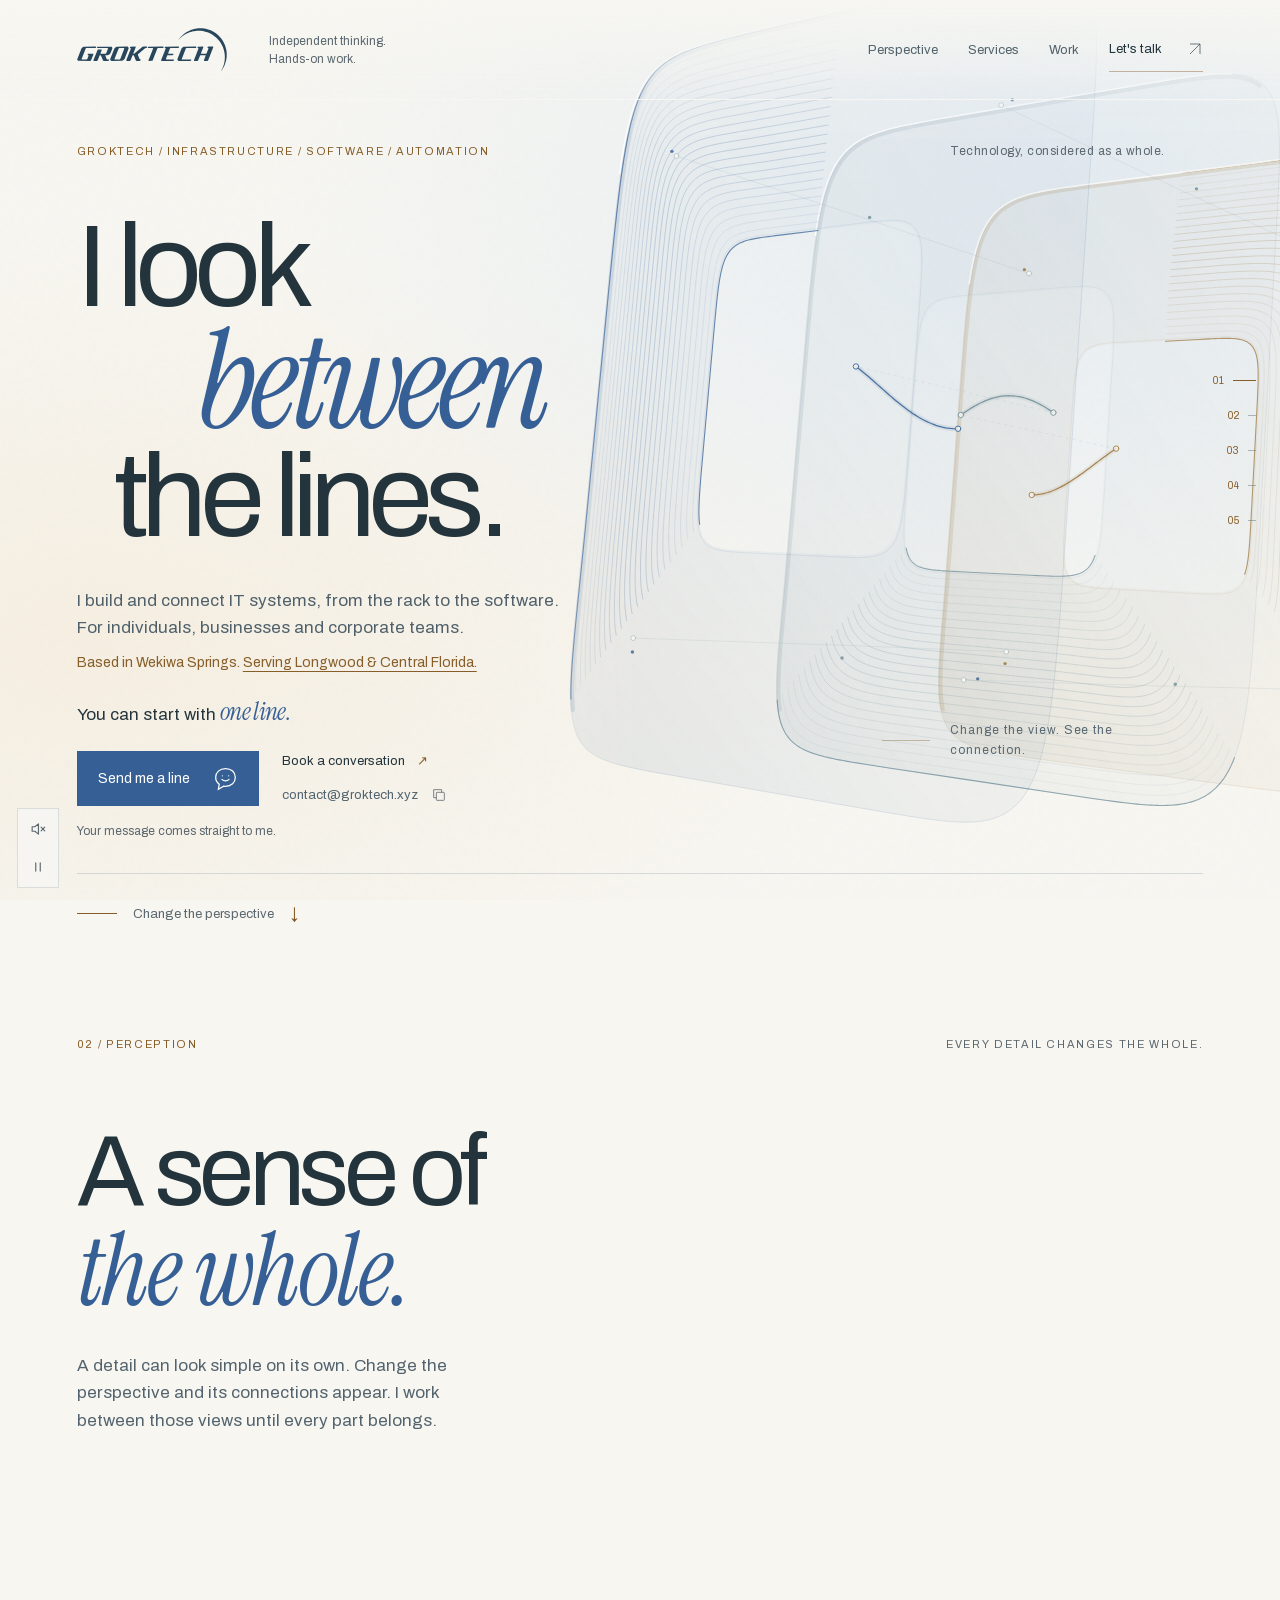
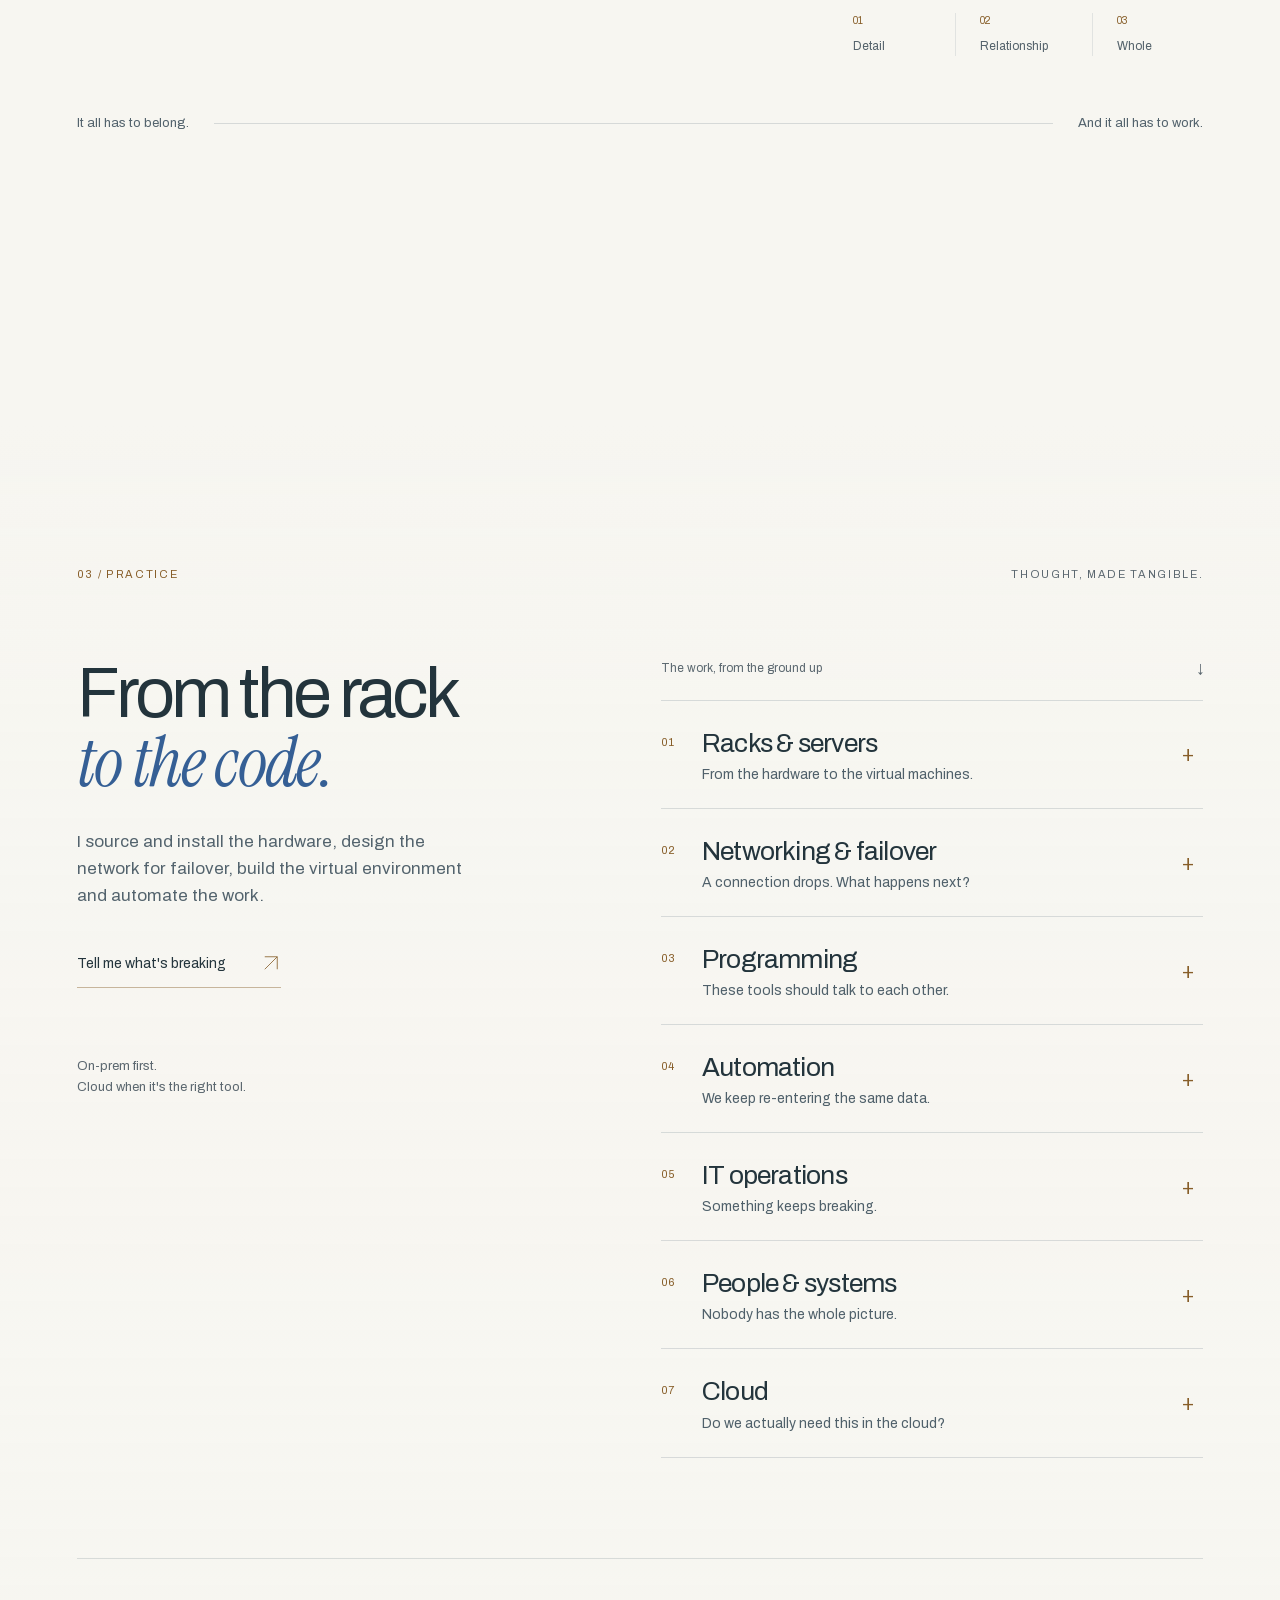
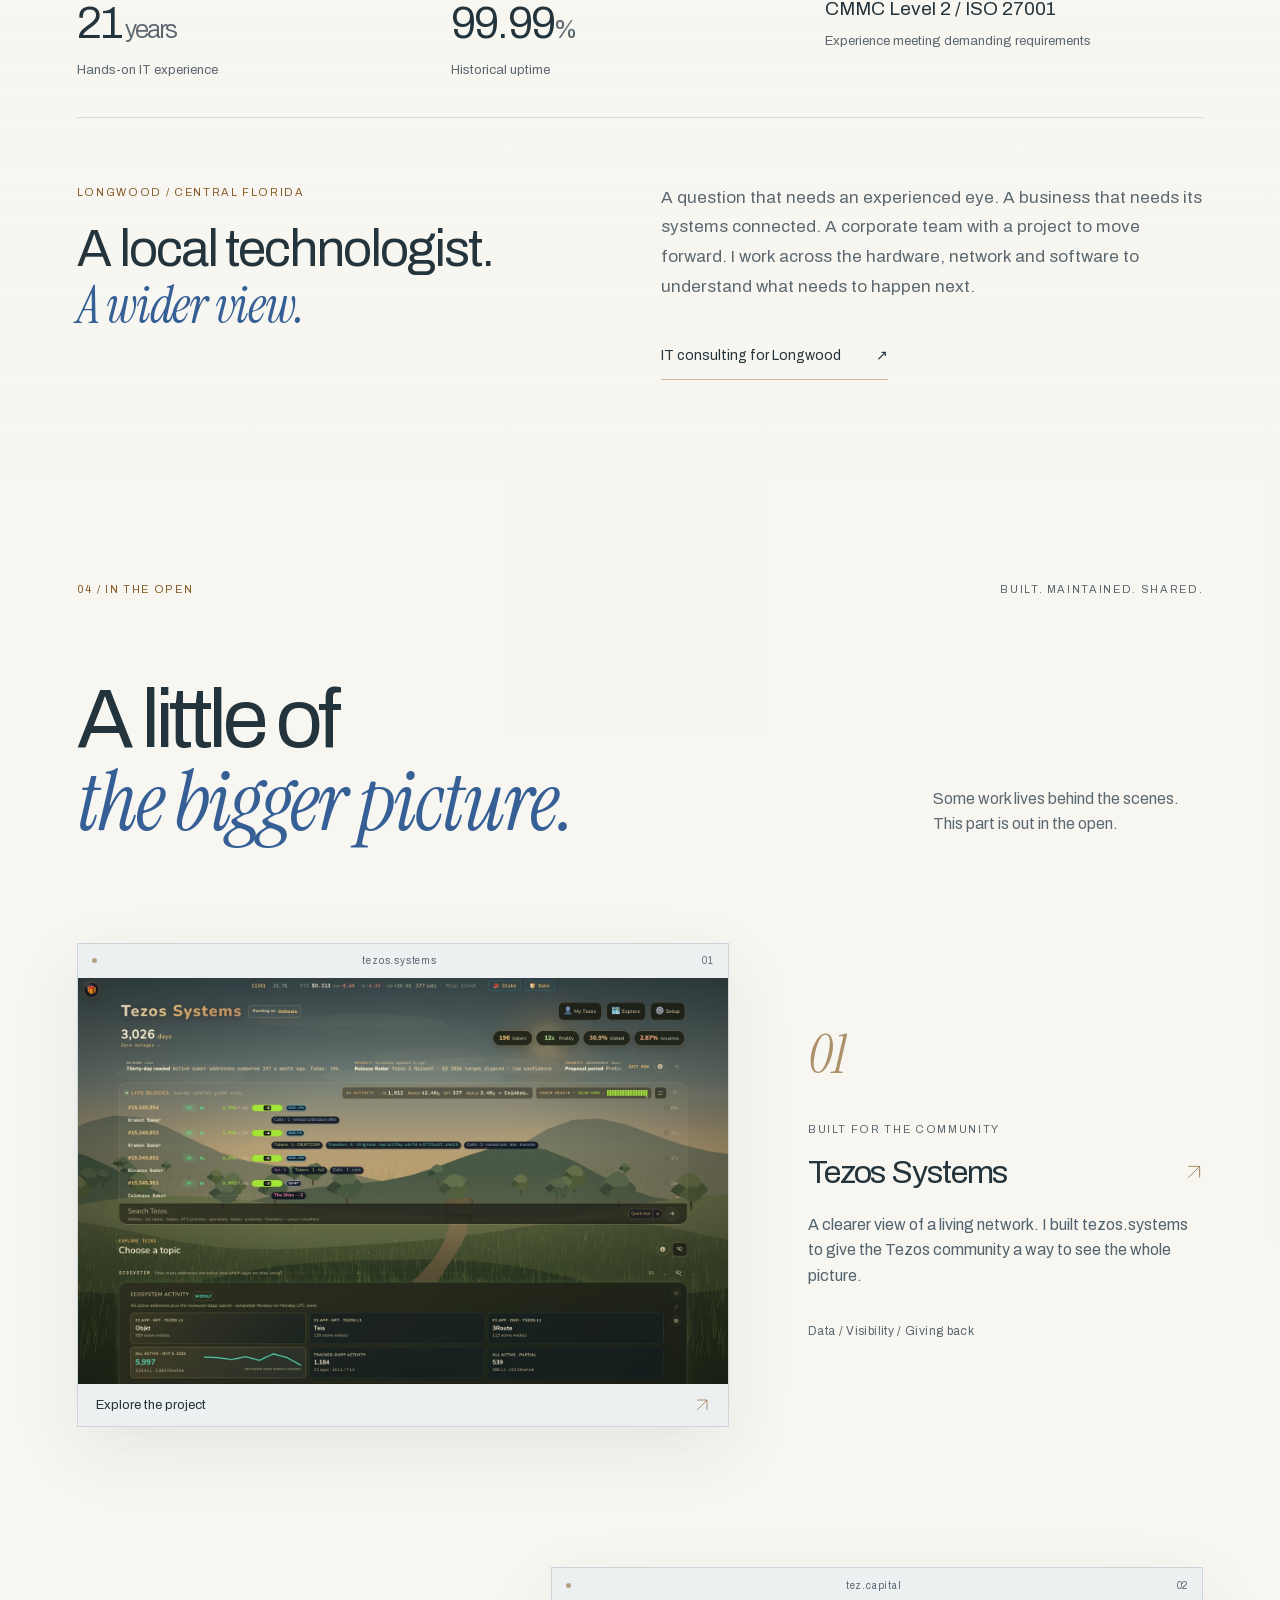
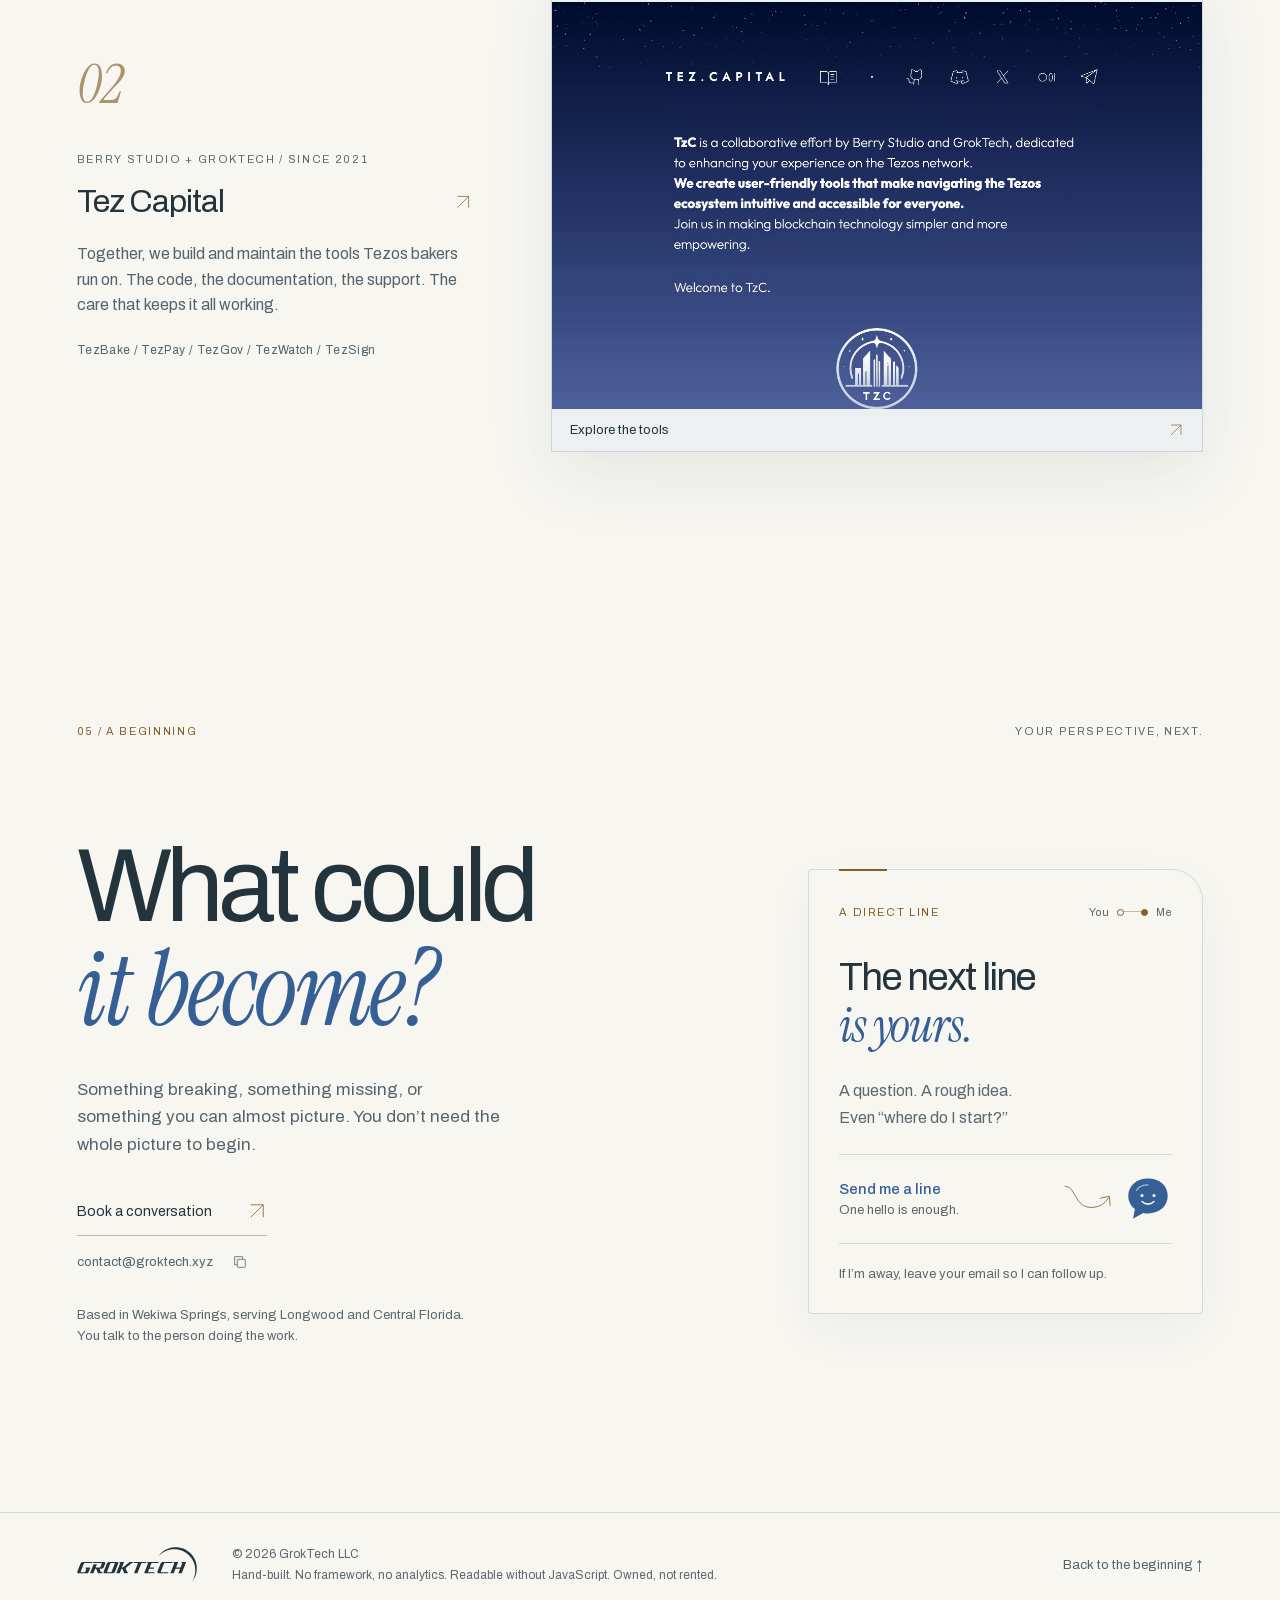
==== commit 13b0386d: "Restore grok definition and refine site readability and interactions" ====
--- a/index.html
+++ b/index.html
@@ -32,11 +32,11 @@
 
   <link rel="preload" href="assets/fonts/archivo-var.woff2" as="font" type="font/woff2" crossorigin>
   <link rel="preload" href="assets/fonts/instrument-serif-italic.woff2" as="font" type="font/woff2" crossorigin>
-  <link rel="stylesheet" href="assets/css/site.css?v=d2624e1df64a">
-  <link rel="stylesheet" href="assets/css/effects.css?v=e24f3e55a0d1">
+  <link rel="stylesheet" href="assets/css/site.css?v=0576ffe9b4d0">
+  <link rel="stylesheet" href="assets/css/effects.css?v=97520d71a416">
   <script src="assets/js/site.js?v=728b09d167bd" defer></script>
-  <link rel="preload" href="assets/css/chat.css?v=7c97a6d79590" as="style" data-chat-style>
-  <script src="assets/js/chat.js?v=3af78d8e2187" defer></script>
+  <link rel="preload" href="assets/css/chat.css?v=51cb0602b343" as="style" data-chat-style>
+  <script src="assets/js/chat.js?v=eafd78dfb4d1" defer></script>
 
   <script type="application/ld+json">
 {
@@ -101,15 +101,16 @@
   ]
 }
   </script>
-  <link rel="stylesheet" href="assets/css/experience-art.css?v=3ca08be792cf">
-  <link rel="stylesheet" href="assets/css/conversation.css?v=4df38a39c9cb">
-  <script src="assets/js/experience.js?v=8ca03654eba4" defer></script>
-  <script src="assets/js/sound.js?v=e88a2bca0099" defer></script>
+  <link rel="stylesheet" href="assets/css/experience-art.css?v=75ab8e629bcb">
+  <link rel="stylesheet" href="assets/css/conversation.css?v=74b3bc675a01">
+  <script src="assets/js/experience.js?v=1f7109675b99" defer></script>
+  <script src="assets/js/sound.js?v=8e3f7e0df17a" defer></script>
 </head>
 <body id="top">
 <a class="skip" href="#main">Skip to content</a>
 <div class="atmosphere" aria-hidden="true"></div><svg class="experience-fallback" viewBox="0 0 1200 900" fill="none" aria-hidden="true"><g transform="translate(110 -40) rotate(5 760 450) skewY(-5)"><rect x="488" y="162" width="420" height="550" rx="58.0" stroke="#355f95" opacity="0.52"/><rect x="494" y="168" width="408" height="538" rx="56.6" stroke="#355f95" opacity="0.22"/><rect x="500" y="174" width="396" height="526" rx="55.2" stroke="#355f95" opacity="0.22"/><rect x="506" y="180" width="384" height="514" rx="53.8" stroke="#355f95" opacity="0.22"/><rect x="512" y="186" width="372" height="502" rx="52.4" stroke="#355f95" opacity="0.22"/><rect x="518" y="192" width="360" height="490" rx="51.0" stroke="#355f95" opacity="0.22"/><rect x="524" y="198" width="348" height="478" rx="49.6" stroke="#355f95" opacity="0.22"/><rect x="530" y="204" width="336" height="466" rx="48.2" stroke="#355f95" opacity="0.22"/><rect x="536" y="210" width="324" height="454" rx="46.8" stroke="#355f95" opacity="0.22"/><rect x="542" y="216" width="312" height="442" rx="45.4" stroke="#355f95" opacity="0.22"/><rect x="548" y="222" width="300" height="430" rx="44.0" stroke="#355f95" opacity="0.22"/><rect x="554" y="228" width="288" height="418" rx="42.6" stroke="#355f95" opacity="0.22"/><rect x="560" y="234" width="276" height="406" rx="41.2" stroke="#355f95" opacity="0.22"/><rect x="566" y="240" width="264" height="394" rx="39.8" stroke="#355f95" opacity="0.22"/><rect x="572" y="246" width="252" height="382" rx="38.4" stroke="#355f95" opacity="0.22"/><rect x="578" y="252" width="240" height="370" rx="37.0" stroke="#355f95" opacity="0.22"/><rect x="584" y="258" width="228" height="358" rx="35.6" stroke="#355f95" opacity="0.22"/><rect x="590" y="264" width="216" height="346" rx="34.2" stroke="#355f95" opacity="0.52"/><rect x="550" y="170" width="420" height="550" rx="58.0" stroke="#758d98" opacity="0.52"/><rect x="556" y="176" width="408" height="538" rx="56.6" stroke="#758d98" opacity="0.22"/><rect x="562" y="182" width="396" height="526" rx="55.2" stroke="#758d98" opacity="0.22"/><rect x="568" y="188" width="384" height="514" rx="53.8" stroke="#758d98" opacity="0.22"/><rect x="574" y="194" width="372" height="502" rx="52.4" stroke="#758d98" opacity="0.22"/><rect x="580" y="200" width="360" height="490" rx="51.0" stroke="#758d98" opacity="0.22"/><rect x="586" y="206" width="348" height="478" rx="49.6" stroke="#758d98" opacity="0.22"/><rect x="592" y="212" width="336" height="466" rx="48.2" stroke="#758d98" opacity="0.22"/><rect x="598" y="218" width="324" height="454" rx="46.8" stroke="#758d98" opacity="0.22"/><rect x="604" y="224" width="312" height="442" rx="45.4" stroke="#758d98" opacity="0.22"/><rect x="610" y="230" width="300" height="430" rx="44.0" stroke="#758d98" opacity="0.22"/><rect x="616" y="236" width="288" height="418" rx="42.6" stroke="#758d98" opacity="0.22"/><rect x="622" y="242" width="276" height="406" rx="41.2" stroke="#758d98" opacity="0.22"/><rect x="628" y="248" width="264" height="394" rx="39.8" stroke="#758d98" opacity="0.22"/><rect x="634" y="254" width="252" height="382" rx="38.4" stroke="#758d98" opacity="0.22"/><rect x="640" y="260" width="240" height="370" rx="37.0" stroke="#758d98" opacity="0.22"/><rect x="646" y="266" width="228" height="358" rx="35.6" stroke="#758d98" opacity="0.22"/><rect x="652" y="272" width="216" height="346" rx="34.2" stroke="#758d98" opacity="0.52"/><rect x="612" y="178" width="420" height="550" rx="58.0" stroke="#a37d43" opacity="0.52"/><rect x="618" y="184" width="408" height="538" rx="56.6" stroke="#a37d43" opacity="0.22"/><rect x="624" y="190" width="396" height="526" rx="55.2" stroke="#a37d43" opacity="0.22"/><rect x="630" y="196" width="384" height="514" rx="53.8" stroke="#a37d43" opacity="0.22"/><rect x="636" y="202" width="372" height="502" rx="52.4" stroke="#a37d43" opacity="0.22"/><rect x="642" y="208" width="360" height="490" rx="51.0" stroke="#a37d43" opacity="0.22"/><rect x="648" y="214" width="348" height="478" rx="49.6" stroke="#a37d43" opacity="0.22"/><rect x="654" y="220" width="336" height="466" rx="48.2" stroke="#a37d43" opacity="0.22"/><rect x="660" y="226" width="324" height="454" rx="46.8" stroke="#a37d43" opacity="0.22"/><rect x="666" y="232" width="312" height="442" rx="45.4" stroke="#a37d43" opacity="0.22"/><rect x="672" y="238" width="300" height="430" rx="44.0" stroke="#a37d43" opacity="0.22"/><rect x="678" y="244" width="288" height="418" rx="42.6" stroke="#a37d43" opacity="0.22"/><rect x="684" y="250" width="276" height="406" rx="41.2" stroke="#a37d43" opacity="0.22"/><rect x="690" y="256" width="264" height="394" rx="39.8" stroke="#a37d43" opacity="0.22"/><rect x="696" y="262" width="252" height="382" rx="38.4" stroke="#a37d43" opacity="0.22"/><rect x="702" y="268" width="240" height="370" rx="37.0" stroke="#a37d43" opacity="0.22"/><rect x="708" y="274" width="228" height="358" rx="35.6" stroke="#a37d43" opacity="0.22"/><rect x="714" y="280" width="216" height="346" rx="34.2" stroke="#a37d43" opacity="0.52"/></g></svg>
 <canvas id="experience-canvas" aria-hidden="true"></canvas>
+<div class="layer-labels" aria-hidden="true"><span>hardware</span><span>network</span><span>software</span></div>
 <header class="site-header wrap">
 <a class="brand" href="#top" aria-label="GrokTech, back to top"><svg class="wordmark" xmlns="http://www.w3.org/2000/svg" viewBox="0 0 1501 436" width="172" height="50" fill="currentColor" preserveAspectRatio="xMinYMid meet" aria-hidden="true" focusable="false"><path fill-rule="evenodd" d="M1213.5 3.4l-16 1.7-13 2.2-14 3.1-14 3.8-12 4.1-15 5.9-15 7-13 7.1-11 6.8-12 8.3-15 11.8-10 9-11.3 11.3-9 10-14 18-2 3 .3 .6 16-16.6 9-8.3 11-9 18-12.9 21-12.3 23-10.8 19-6.9 14-4.1 13-3.1 10-1.9 15-2.1 10-.9 17-.7 23 .8 23 2.8 24 5.2 22 6.9 13 5.1 11 5 22 11.9 21 14 9 7 13 11.2 14.2 14.1 16.1 19 14 20 12 21 9.9 22 8 23 3 11 3.1 14 3 20 1 11 .6 14-.7 26-1.9 17-2 12-3.1 14-3 11-8 23-10.1 22-4.8 9-7.3 12-.4 1 .4 .4 13.2-17.4 9-14 8.9-16 7.1-15 7.1-18 6-20 3.9-17 3.1-21 1.2-16 0-25-1.2-17-3-20-4.1-18-6.1-20-7.9-20-8.8-18-8.1-14-10-15-10-13-15.1-17-16.2-15.3-11-9-18-12.8-17-10.3-18-9-14-5.9-17-5.9-23-6-17-3-19-2.1-24-.5zM70.5 186.4l-4 .9-4 1.8-9 6.2-6 5.6-3.1 4.6-40.2 102-.9 3-.3 3 .2 3 1.2 3 3 5 2.1 2.1 2 1.2 4 1 116 .1 2-.1 3-1.1 2.6-2.2 1.9-3 22.9-58 .2-3-.4-2-1.2-1.3-2-.5-44-.2-4 .6-3 2-1.3 1.4-1.9 4-.1 3 1.3 2 1 .6 4 1.1 2 1.2 1.3 2.1 0 2-12.1 31-2 3-3.2 2.2-5 .8-42 0-3-.6-1.4-1.4-.5-2 .6-3 38-97 2.3-5 1.5-2 3.5-2.3 2-.4 88-.1 3-.9 2-1.1 3.3-3.2 1.3-3-.2-4-1.4-1.5-3-.8zM209.5 186.3l-3 .8-2 1.2-2 2.3-1.5 2.9-.3 3 .4 2 1.4 1.6 2 .7 101 0 2 .3 1.8 1.4 .6 1 0 3-18.1 46-2.3 2.7-2 1.5-4 .9-44 0-2-.5-1-.8-1.1-1.8 0-3 11.6-29 .6-3-.9-3-1.4-1-1.8-.5-30 0-3 .5-3 1.7-1.3 1.3-1.8 3-38.2 97-1.2 3-.4 3 .9 2.9 2 1.4 1 .1 30 .1 2-.2 4-2 3.1-4.3 17.5-45 1.2-2 2.2-2.2 2-1.1 3-.3 2 .2 2 .9 3.1 3.5 18.6 46 1.7 3 2.6 2.3 5 1.2 43 0 3-.4 3-1.5 2-1.7 2.2-2.9 .6-3-.5-3-1.3-1.3-2-.6-12 0-4-.5-3-1.3-1.3-1.3-1.8-3-12.2-30-.4-4 .7-1.4 2-1.1 20-.1 6-1.1 6-2.9 7-5.1 3.8-3.3 3.6-4 2.7-5 17.2-44 .9-5-.2-2-.8-3-3.7-6-3.7-3-4.8-1.2zM400.5 186.3l-4 .8-5 2.2-10 7-5.2 5.2-3 5-40.1 102-.9 5 .9 5 3.7 6 3.6 3.2 3 1 3 .2 103-.1 4-1 4-1.9 10-7.1 6.3-6.3 3-6 38.9-99 1-4 0-4-1-3-2.9-5-3.3-3.5-2-1-4-.8zM538.5 186.3l-4 1.7-3 2.7-1.3 1.8-.9 4 .7 2 1.5 1.3 5 1.5 1.5 1.2 1 2-.3 3-44.6 113-.9 4 1 3 2.3 1.3 1 .1 30 0 4-1 2-1.4 2.4-3 .9-2 17.3-44 1.2-2 2.2-2.3 2-1 2-.2 3 .3 2 .9 2.3 2.3 19.3 47 1.4 2.6 2 2.1 3 1.4 2 .3 30 0 2-.1 4-1.9 3.3-3.4 1-2 .1-5-1.4-1.6-6-1.3-3.2-3.1-16.7-41-.3-2 1.2-4 2-2.8 4-3.6 62-51.8 5-3 3-1.1 6-.6 3-1 1.6-1.1 3.6-4 .8-3-.5-3-1.5-1.6-3-.7-32 0-5 .9-3 1.3-3 1.7-4 3.2-72 60.5-5 2.8-5 .9-2-.5-1.3-1.5 .1-4 22.4-57 1-3-.6-3-1.6-1.7-2-.6zM717.5 186.3l-4 1.7-4.1 4.5-.7 3 .1 2 .2 1 1.5 1.5 3 .7 44 .2 1 .1 1.7 1.5 .5 1 .2 2-1.1 4-44.4 113-.2 3 .9 2 1.4 1 2 .4 31-.1 4-1.7 3.2-3.6 45.7-116 1-2 2.1-2.5 3-1.8 4-.5 44-.1 3-1.1 3-2.4 2.1-2.6 .7-3-.4-3-1.4-1.6-2-.7zM886.5 186.3l-3 1.1-4 3.4-1.2 1.7-.8 4 .6 2 1.4 1.3 5 1.4 1.6 1.3 .8 1 .1 3-44.8 114-.8 4 1 3 2.1 1.3 2 .1 114 0 4-1 4.2-3.4 2.1-4 0-2-.7-2-.8-1-1.8-.8-73-.2-3-.7-1.5-2.3 .2-4 10.9-28 2.1-4 2.3-2.1 2-1.1 3-.5 45 0 3-.8 2-1.2 2.2-2.3 1.1-2 .9-3-.2-1.8-1-1.9-2-1-45-.3-2-.4-1.7-1.6-.5-1 0-3 16-41 1.7-4 2.1-3 3.4-2.3 2-.3 75-.4 4-1.8 3.2-3.2 1.3-3-.2-4-1.3-1.5-3-.8zM1072.5 186.4l-4 .8-3 1.3-9 5.8-6.2 5.2-4.3 6-39.8 101-1 3-.6 4 .9 5 2.9 5 2.1 2.6 3 1.9 3 .9 116 .1 2-.1 3-1.1 4-3.4 1.3-1.9 .5-2-.4-4-1.4-1.4-2-.5-86 0-3-.5-1-.7-1.3-1.9 0-2 1-3 38-97 1.9-4 1.4-1.8 2-1.6 3-1.1 90-.4 4-1.7 2.3-2.4 1.9-4-.2-3.7-1-1.5-3-1.1zM1214.5 186.5l-4 1.8-2.4 2.2-1.9 3-.4 3 .7 2 1 1.1 5 1.6 2 1.4 .9 1.9-.6 4-44.6 113-.4 3 .7 2.7 2 1.6 1 .1 30 .1 2-.2 4-1.8 2.3-2.5 1-2 18.3-46 3.4-3.3 3-1 2-.2 44 .1 1 .1 2 1.3 .8 2-.4 3-16.8 43-.7 3 .5 2 .6 1.1 1.4 .9 2.6 .5 30-.1 3-.9 2-1.2 2.5-3.3 1.8-4 49.9-127 .1-3-1.1-2-3.2-1.3-43 0-2 .2-4 1.8-4.1 4.3-.6 2-.1 3 .3 1 1.5 1.6 2 .7 3 .2 2.1 1.5 .5 2-.2 3-16.1 41-1.8 4-1.5 2-3 2.3-4 .8-43 0-3-.6-1-.8-.5-.7-.5-3 23.4-60-.2-4-1.2-1.3-3-1zM421.4 201.5l4.1-.7 44 .1 1.8 .6 1.6 2-.2 4-38.9 99-2.8 5-3.5 2.4-4 .6-42 .1-3-.5-2-1.6-.5-2 .1-2 40.1-102 2.3-3.1z"/></svg></a>
 <span class="header-note">Independent thinking.<br>Hands-on work.</span>
@@ -118,7 +119,7 @@
 <nav class="scene-nav" aria-label="Page chapters"><a href="#top" aria-label="Beginning" aria-current="location"><span>01</span><i></i></a><a href="#perspective" aria-label="Perspective"><span>02</span><i></i></a><a href="#practice" aria-label="Practice"><span>03</span><i></i></a><a href="#work" aria-label="Work"><span>04</span><i></i></a><a href="#contact" aria-label="Contact"><span>05</span><i></i></a></nav>
 <main id="main" tabindex="-1">
 <section class="hero scene wrap" data-scene="arrival" aria-labelledby="hero-title">
-<div class="hero-overline"><p class="eyebrow">GrokTech / A point of view</p><span class="hero-edition">Technology, considered as a whole.</span></div>
+<div class="hero-overline"><p class="eyebrow">GrokTech / Infrastructure / Software / Automation</p><span class="hero-edition">Technology, considered as a whole.</span></div>
 <div class="hero-composition"><h1 id="hero-title"><span>I look</span><span><em>between</em></span><span>the lines.</span></h1>
 <div class="hero-aside">
 <p class="hero-intro">I build and connect IT systems, from the rack to the software.<br class="desktop-break"> For individuals, businesses and corporate teams.</p>
@@ -129,18 +130,19 @@
 <div class="conversation-alternatives"><a class="booking-link" href="https://calendly.com/groktech" target="_blank" rel="noopener">Book a conversation <span aria-hidden="true">↗</span><span class="sr-only"> (opens in a new tab)</span></a><div class="email-options"><a class="email" href="mailto:contact@groktech.xyz">contact@groktech.xyz</a><button class="copy-email" type="button" data-copy-email hidden aria-label="Copy email address"><svg viewBox="0 0 24 24" fill="none" stroke="currentColor" stroke-width="1.2" aria-hidden="true"><rect x="8" y="8" width="12" height="12" rx="1"/><path d="M16 8V4H4v12h4"/></svg></button></div></div>
 </div><p class="chat-route">Your message comes straight to me.</p>
 </div></div>
-<div class="hero-foot"><a href="#perspective" class="continue-link"><span class="scroll-stroke" aria-hidden="true"></span>Change the perspective <span aria-hidden="true">↓</span></a><span class="eyebrow">Infrastructure / Software / Automation</span></div>
+<div class="hero-foot"><a href="#perspective" class="continue-link"><span class="scroll-stroke" aria-hidden="true"></span>Change the perspective <span aria-hidden="true">↓</span></a></div>
 <div class="sculpture-caption" aria-hidden="true"><span class="hairline"></span>Change the view. See the connection.</div>
 </section>
 <section class="perception scene" id="perspective" data-scene="perception" aria-labelledby="perspective-title">
 <div class="perception-stage wrap"><div class="scene-kicker"><span class="eyebrow">02 / Perception</span><span class="eyebrow">Every detail changes the whole.</span></div>
-<div class="perception-copy"><h2 id="perspective-title">A sense of<br><em>the whole.</em></h2><p>A detail can look simple on its own. Change the perspective and its connections appear. I work between those views until every part belongs.</p></div>
+<div class="perception-copy"><h2 id="perspective-title">A sense of<br><em>the whole.</em></h2><p>A detail can look simple on its own. Change the perspective and its connections appear. I work between those views until every part belongs.</p>
+<dl class="grok-entry"><dt><dfn>grok</dfn> <span aria-hidden="true">/ɡrɒk/</span> <span>verb</span></dt><dd class="grok-meaning">To understand something so deeply that you can see how every part relates to the whole.</dd><dd class="grok-history"><span><time datetime="1961">1961</time> Origin: Martian, by way of Robert A. Heinlein.</span> <span><time datetime="2021">2021</time> Adopted by GrokTech.</span></dd></dl></div>
 <div class="perception-notes"><p><span>01</span> Detail</p><p><span>02</span> Relationship</p><p><span>03</span> Whole</p></div>
 <div class="perception-line"><span>It all has to belong.</span><span class="line"></span><span>And it all has to work.</span></div></div>
 </section>
 <section class="practice scene wrap" id="practice" data-scene="practice" aria-labelledby="practice-title">
 <div class="scene-kicker"><span class="eyebrow">03 / Practice</span><span class="eyebrow">Thought, made tangible.</span></div>
-<div class="practice-layout"><div class="practice-intro"><h2 id="practice-title">From the rack<br><em>to the code.</em></h2><p>I source and install the hardware, design the network for failover, build the virtual environment and automate the work.</p><a class="text-link" href="mailto:contact@groktech.xyz" data-chat-open>Tell me what's breaking <svg viewBox="0 0 32 32" fill="none" stroke="currentColor" stroke-width="1.3" aria-hidden="true" focusable="false"><path d="M6 26 26 6M6 6h20v20"/></svg></a><p class="practice-note">On-prem first.<br>Cloud when it's the right tool.</p></div><div class="practice-right"><p class="index-hint">The work, from the ground up <span aria-hidden="true">↓</span></p><div class="practice-index"><details class="index-row" id="service-infrastructure"><summary><span class="row-number">01</span><h3>Racks &amp; servers</h3><span class="row-note">From the hardware to the virtual machines.</span><span class="row-plus" aria-hidden="true">+</span></summary><div class="row-body"><p>I specify and buy the hardware, mount and cable the servers, then configure storage and virtualization. Built to work as one system.</p><a class="service-detail-link" href="/services/it-infrastructure/">Explore IT infrastructure services <span aria-hidden="true">↗</span></a></div></details>
+<div class="practice-layout"><div class="practice-intro"><h2 id="practice-title">From the rack<br><em>to the code.</em></h2><p>I source and install the hardware, design the network for failover, build the virtual environment and automate the work.</p><a class="text-link" href="mailto:contact@groktech.xyz" data-chat-open>Tell me what's breaking <svg viewBox="0 0 32 32" fill="none" stroke="currentColor" stroke-width="1.3" aria-hidden="true" focusable="false"><path d="M6 26 26 6M6 6h20v20"/></svg></a><p class="practice-note">On-prem first.<br> Cloud when it's the right tool.</p></div><div class="practice-right"><p class="index-hint">The work, from the ground up <span aria-hidden="true">↓</span></p><div class="practice-index"><details class="index-row" id="service-infrastructure"><summary><span class="row-number">01</span><h3>Racks &amp; servers</h3><span class="row-note">From the hardware to the virtual machines.</span><span class="row-plus" aria-hidden="true">+</span></summary><div class="row-body"><p>I specify and buy the hardware, mount and cable the servers, then configure storage and virtualization. Built to work as one system.</p><a class="service-detail-link" href="/services/it-infrastructure/">Explore IT infrastructure services <span aria-hidden="true">↗</span></a></div></details>
 <details class="index-row" id="service-networking"><summary><span class="row-number">02</span><h3>Networking &amp; failover</h3><span class="row-note">A connection drops. What happens next?</span><span class="row-plus" aria-hidden="true">+</span></summary><div class="row-body"><p>Switches, routing, VLANs, firewalls and VPNs. I design redundant connections, configure failover and test what happens when a link goes down.</p><a class="service-detail-link" href="/services/it-infrastructure/#networks">Explore networking and failover <span aria-hidden="true">↗</span></a></div></details>
 <details class="index-row" id="service-programming"><summary><span class="row-number">03</span><h3>Programming</h3><span class="row-note">These tools should talk to each other.</span><span class="row-plus" aria-hidden="true">+</span></summary><div class="row-body"><p>Scripts, integrations, internal tools and APIs. I build the connection your existing tools are missing.</p><a class="service-detail-link" href="/services/software-integrations/">Explore software and integrations <span aria-hidden="true">↗</span></a></div></details>
 <details class="index-row" id="service-automation"><summary><span class="row-number">04</span><h3>Automation</h3><span class="row-note">We keep re-entering the same data.</span><span class="row-plus" aria-hidden="true">+</span></summary><div class="row-body"><p>Provisioning systems, connecting tools and removing repetitive work. I write the automation and handle the exceptions, from infrastructure to everyday workflows.</p><a class="service-detail-link" href="/services/business-automation/">Explore business automation <span aria-hidden="true">↗</span></a></div></details>
@@ -178,7 +180,6 @@
 </section>
 <span class="sr-only" role="status" aria-live="polite" data-copy-status></span>
 </main>
-<footer class="site-footer wrap"><a class="footer-brand" href="#top" aria-label="GrokTech, back to the beginning"><svg class="wordmark" xmlns="http://www.w3.org/2000/svg" viewBox="0 0 1501 436" width="172" height="50" fill="currentColor" preserveAspectRatio="xMinYMid meet" aria-hidden="true" focusable="false"><path fill-rule="evenodd" d="M1213.5 3.4l-16 1.7-13 2.2-14 3.1-14 3.8-12 4.1-15 5.9-15 7-13 7.1-11 6.8-12 8.3-15 11.8-10 9-11.3 11.3-9 10-14 18-2 3 .3 .6 16-16.6 9-8.3 11-9 18-12.9 21-12.3 23-10.8 19-6.9 14-4.1 13-3.1 10-1.9 15-2.1 10-.9 17-.7 23 .8 23 2.8 24 5.2 22 6.9 13 5.1 11 5 22 11.9 21 14 9 7 13 11.2 14.2 14.1 16.1 19 14 20 12 21 9.9 22 8 23 3 11 3.1 14 3 20 1 11 .6 14-.7 26-1.9 17-2 12-3.1 14-3 11-8 23-10.1 22-4.8 9-7.3 12-.4 1 .4 .4 13.2-17.4 9-14 8.9-16 7.1-15 7.1-18 6-20 3.9-17 3.1-21 1.2-16 0-25-1.2-17-3-20-4.1-18-6.1-20-7.9-20-8.8-18-8.1-14-10-15-10-13-15.1-17-16.2-15.3-11-9-18-12.8-17-10.3-18-9-14-5.9-17-5.9-23-6-17-3-19-2.1-24-.5zM70.5 186.4l-4 .9-4 1.8-9 6.2-6 5.6-3.1 4.6-40.2 102-.9 3-.3 3 .2 3 1.2 3 3 5 2.1 2.1 2 1.2 4 1 116 .1 2-.1 3-1.1 2.6-2.2 1.9-3 22.9-58 .2-3-.4-2-1.2-1.3-2-.5-44-.2-4 .6-3 2-1.3 1.4-1.9 4-.1 3 1.3 2 1 .6 4 1.1 2 1.2 1.3 2.1 0 2-12.1 31-2 3-3.2 2.2-5 .8-42 0-3-.6-1.4-1.4-.5-2 .6-3 38-97 2.3-5 1.5-2 3.5-2.3 2-.4 88-.1 3-.9 2-1.1 3.3-3.2 1.3-3-.2-4-1.4-1.5-3-.8zM209.5 186.3l-3 .8-2 1.2-2 2.3-1.5 2.9-.3 3 .4 2 1.4 1.6 2 .7 101 0 2 .3 1.8 1.4 .6 1 0 3-18.1 46-2.3 2.7-2 1.5-4 .9-44 0-2-.5-1-.8-1.1-1.8 0-3 11.6-29 .6-3-.9-3-1.4-1-1.8-.5-30 0-3 .5-3 1.7-1.3 1.3-1.8 3-38.2 97-1.2 3-.4 3 .9 2.9 2 1.4 1 .1 30 .1 2-.2 4-2 3.1-4.3 17.5-45 1.2-2 2.2-2.2 2-1.1 3-.3 2 .2 2 .9 3.1 3.5 18.6 46 1.7 3 2.6 2.3 5 1.2 43 0 3-.4 3-1.5 2-1.7 2.2-2.9 .6-3-.5-3-1.3-1.3-2-.6-12 0-4-.5-3-1.3-1.3-1.3-1.8-3-12.2-30-.4-4 .7-1.4 2-1.1 20-.1 6-1.1 6-2.9 7-5.1 3.8-3.3 3.6-4 2.7-5 17.2-44 .9-5-.2-2-.8-3-3.7-6-3.7-3-4.8-1.2zM400.5 186.3l-4 .8-5 2.2-10 7-5.2 5.2-3 5-40.1 102-.9 5 .9 5 3.7 6 3.6 3.2 3 1 3 .2 103-.1 4-1 4-1.9 10-7.1 6.3-6.3 3-6 38.9-99 1-4 0-4-1-3-2.9-5-3.3-3.5-2-1-4-.8zM538.5 186.3l-4 1.7-3 2.7-1.3 1.8-.9 4 .7 2 1.5 1.3 5 1.5 1.5 1.2 1 2-.3 3-44.6 113-.9 4 1 3 2.3 1.3 1 .1 30 0 4-1 2-1.4 2.4-3 .9-2 17.3-44 1.2-2 2.2-2.3 2-1 2-.2 3 .3 2 .9 2.3 2.3 19.3 47 1.4 2.6 2 2.1 3 1.4 2 .3 30 0 2-.1 4-1.9 3.3-3.4 1-2 .1-5-1.4-1.6-6-1.3-3.2-3.1-16.7-41-.3-2 1.2-4 2-2.8 4-3.6 62-51.8 5-3 3-1.1 6-.6 3-1 1.6-1.1 3.6-4 .8-3-.5-3-1.5-1.6-3-.7-32 0-5 .9-3 1.3-3 1.7-4 3.2-72 60.5-5 2.8-5 .9-2-.5-1.3-1.5 .1-4 22.4-57 1-3-.6-3-1.6-1.7-2-.6zM717.5 186.3l-4 1.7-4.1 4.5-.7 3 .1 2 .2 1 1.5 1.5 3 .7 44 .2 1 .1 1.7 1.5 .5 1 .2 2-1.1 4-44.4 113-.2 3 .9 2 1.4 1 2 .4 31-.1 4-1.7 3.2-3.6 45.7-116 1-2 2.1-2.5 3-1.8 4-.5 44-.1 3-1.1 3-2.4 2.1-2.6 .7-3-.4-3-1.4-1.6-2-.7zM886.5 186.3l-3 1.1-4 3.4-1.2 1.7-.8 4 .6 2 1.4 1.3 5 1.4 1.6 1.3 .8 1 .1 3-44.8 114-.8 4 1 3 2.1 1.3 2 .1 114 0 4-1 4.2-3.4 2.1-4 0-2-.7-2-.8-1-1.8-.8-73-.2-3-.7-1.5-2.3 .2-4 10.9-28 2.1-4 2.3-2.1 2-1.1 3-.5 45 0 3-.8 2-1.2 2.2-2.3 1.1-2 .9-3-.2-1.8-1-1.9-2-1-45-.3-2-.4-1.7-1.6-.5-1 0-3 16-41 1.7-4 2.1-3 3.4-2.3 2-.3 75-.4 4-1.8 3.2-3.2 1.3-3-.2-4-1.3-1.5-3-.8zM1072.5 186.4l-4 .8-3 1.3-9 5.8-6.2 5.2-4.3 6-39.8 101-1 3-.6 4 .9 5 2.9 5 2.1 2.6 3 1.9 3 .9 116 .1 2-.1 3-1.1 4-3.4 1.3-1.9 .5-2-.4-4-1.4-1.4-2-.5-86 0-3-.5-1-.7-1.3-1.9 0-2 1-3 38-97 1.9-4 1.4-1.8 2-1.6 3-1.1 90-.4 4-1.7 2.3-2.4 1.9-4-.2-3.7-1-1.5-3-1.1zM1214.5 186.5l-4 1.8-2.4 2.2-1.9 3-.4 3 .7 2 1 1.1 5 1.6 2 1.4 .9 1.9-.6 4-44.6 113-.4 3 .7 2.7 2 1.6 1 .1 30 .1 2-.2 4-1.8 2.3-2.5 1-2 18.3-46 3.4-3.3 3-1 2-.2 44 .1 1 .1 2 1.3 .8 2-.4 3-16.8 43-.7 3 .5 2 .6 1.1 1.4 .9 2.6 .5 30-.1 3-.9 2-1.2 2.5-3.3 1.8-4 49.9-127 .1-3-1.1-2-3.2-1.3-43 0-2 .2-4 1.8-4.1 4.3-.6 2-.1 3 .3 1 1.5 1.6 2 .7 3 .2 2.1 1.5 .5 2-.2 3-16.1 41-1.8 4-1.5 2-3 2.3-4 .8-43 0-3-.6-1-.8-.5-.7-.5-3 23.4-60-.2-4-1.2-1.3-3-1zM421.4 201.5l4.1-.7 44 .1 1.8 .6 1.6 2-.2 4-38.9 99-2.8 5-3.5 2.4-4 .6-42 .1-3-.5-2-1.6-.5-2 .1-2 40.1-102 2.3-3.1z"/></svg></a><p>© <span data-year>2026</span> GrokTech LLC</p><a class="back-top" href="#top">Back to the beginning ↑</a></footer>
-<div class="experience-controls" aria-label="Experience controls"><button class="sound-toggle" type="button" data-sound-toggle hidden aria-pressed="false">Sound off</button><button type="button" class="motion-toggle" aria-pressed="false" hidden><span class="motion-dot" aria-hidden="true"></span><span data-motion-label>Pause motion</span></button></div>
+<footer class="site-footer wrap"><a class="footer-brand" href="#top" aria-label="GrokTech, back to the beginning"><svg class="wordmark" xmlns="http://www.w3.org/2000/svg" viewBox="0 0 1501 436" width="172" height="50" fill="currentColor" preserveAspectRatio="xMinYMid meet" aria-hidden="true" focusable="false"><path fill-rule="evenodd" d="M1213.5 3.4l-16 1.7-13 2.2-14 3.1-14 3.8-12 4.1-15 5.9-15 7-13 7.1-11 6.8-12 8.3-15 11.8-10 9-11.3 11.3-9 10-14 18-2 3 .3 .6 16-16.6 9-8.3 11-9 18-12.9 21-12.3 23-10.8 19-6.9 14-4.1 13-3.1 10-1.9 15-2.1 10-.9 17-.7 23 .8 23 2.8 24 5.2 22 6.9 13 5.1 11 5 22 11.9 21 14 9 7 13 11.2 14.2 14.1 16.1 19 14 20 12 21 9.9 22 8 23 3 11 3.1 14 3 20 1 11 .6 14-.7 26-1.9 17-2 12-3.1 14-3 11-8 23-10.1 22-4.8 9-7.3 12-.4 1 .4 .4 13.2-17.4 9-14 8.9-16 7.1-15 7.1-18 6-20 3.9-17 3.1-21 1.2-16 0-25-1.2-17-3-20-4.1-18-6.1-20-7.9-20-8.8-18-8.1-14-10-15-10-13-15.1-17-16.2-15.3-11-9-18-12.8-17-10.3-18-9-14-5.9-17-5.9-23-6-17-3-19-2.1-24-.5zM70.5 186.4l-4 .9-4 1.8-9 6.2-6 5.6-3.1 4.6-40.2 102-.9 3-.3 3 .2 3 1.2 3 3 5 2.1 2.1 2 1.2 4 1 116 .1 2-.1 3-1.1 2.6-2.2 1.9-3 22.9-58 .2-3-.4-2-1.2-1.3-2-.5-44-.2-4 .6-3 2-1.3 1.4-1.9 4-.1 3 1.3 2 1 .6 4 1.1 2 1.2 1.3 2.1 0 2-12.1 31-2 3-3.2 2.2-5 .8-42 0-3-.6-1.4-1.4-.5-2 .6-3 38-97 2.3-5 1.5-2 3.5-2.3 2-.4 88-.1 3-.9 2-1.1 3.3-3.2 1.3-3-.2-4-1.4-1.5-3-.8zM209.5 186.3l-3 .8-2 1.2-2 2.3-1.5 2.9-.3 3 .4 2 1.4 1.6 2 .7 101 0 2 .3 1.8 1.4 .6 1 0 3-18.1 46-2.3 2.7-2 1.5-4 .9-44 0-2-.5-1-.8-1.1-1.8 0-3 11.6-29 .6-3-.9-3-1.4-1-1.8-.5-30 0-3 .5-3 1.7-1.3 1.3-1.8 3-38.2 97-1.2 3-.4 3 .9 2.9 2 1.4 1 .1 30 .1 2-.2 4-2 3.1-4.3 17.5-45 1.2-2 2.2-2.2 2-1.1 3-.3 2 .2 2 .9 3.1 3.5 18.6 46 1.7 3 2.6 2.3 5 1.2 43 0 3-.4 3-1.5 2-1.7 2.2-2.9 .6-3-.5-3-1.3-1.3-2-.6-12 0-4-.5-3-1.3-1.3-1.3-1.8-3-12.2-30-.4-4 .7-1.4 2-1.1 20-.1 6-1.1 6-2.9 7-5.1 3.8-3.3 3.6-4 2.7-5 17.2-44 .9-5-.2-2-.8-3-3.7-6-3.7-3-4.8-1.2zM400.5 186.3l-4 .8-5 2.2-10 7-5.2 5.2-3 5-40.1 102-.9 5 .9 5 3.7 6 3.6 3.2 3 1 3 .2 103-.1 4-1 4-1.9 10-7.1 6.3-6.3 3-6 38.9-99 1-4 0-4-1-3-2.9-5-3.3-3.5-2-1-4-.8zM538.5 186.3l-4 1.7-3 2.7-1.3 1.8-.9 4 .7 2 1.5 1.3 5 1.5 1.5 1.2 1 2-.3 3-44.6 113-.9 4 1 3 2.3 1.3 1 .1 30 0 4-1 2-1.4 2.4-3 .9-2 17.3-44 1.2-2 2.2-2.3 2-1 2-.2 3 .3 2 .9 2.3 2.3 19.3 47 1.4 2.6 2 2.1 3 1.4 2 .3 30 0 2-.1 4-1.9 3.3-3.4 1-2 .1-5-1.4-1.6-6-1.3-3.2-3.1-16.7-41-.3-2 1.2-4 2-2.8 4-3.6 62-51.8 5-3 3-1.1 6-.6 3-1 1.6-1.1 3.6-4 .8-3-.5-3-1.5-1.6-3-.7-32 0-5 .9-3 1.3-3 1.7-4 3.2-72 60.5-5 2.8-5 .9-2-.5-1.3-1.5 .1-4 22.4-57 1-3-.6-3-1.6-1.7-2-.6zM717.5 186.3l-4 1.7-4.1 4.5-.7 3 .1 2 .2 1 1.5 1.5 3 .7 44 .2 1 .1 1.7 1.5 .5 1 .2 2-1.1 4-44.4 113-.2 3 .9 2 1.4 1 2 .4 31-.1 4-1.7 3.2-3.6 45.7-116 1-2 2.1-2.5 3-1.8 4-.5 44-.1 3-1.1 3-2.4 2.1-2.6 .7-3-.4-3-1.4-1.6-2-.7zM886.5 186.3l-3 1.1-4 3.4-1.2 1.7-.8 4 .6 2 1.4 1.3 5 1.4 1.6 1.3 .8 1 .1 3-44.8 114-.8 4 1 3 2.1 1.3 2 .1 114 0 4-1 4.2-3.4 2.1-4 0-2-.7-2-.8-1-1.8-.8-73-.2-3-.7-1.5-2.3 .2-4 10.9-28 2.1-4 2.3-2.1 2-1.1 3-.5 45 0 3-.8 2-1.2 2.2-2.3 1.1-2 .9-3-.2-1.8-1-1.9-2-1-45-.3-2-.4-1.7-1.6-.5-1 0-3 16-41 1.7-4 2.1-3 3.4-2.3 2-.3 75-.4 4-1.8 3.2-3.2 1.3-3-.2-4-1.3-1.5-3-.8zM1072.5 186.4l-4 .8-3 1.3-9 5.8-6.2 5.2-4.3 6-39.8 101-1 3-.6 4 .9 5 2.9 5 2.1 2.6 3 1.9 3 .9 116 .1 2-.1 3-1.1 4-3.4 1.3-1.9 .5-2-.4-4-1.4-1.4-2-.5-86 0-3-.5-1-.7-1.3-1.9 0-2 1-3 38-97 1.9-4 1.4-1.8 2-1.6 3-1.1 90-.4 4-1.7 2.3-2.4 1.9-4-.2-3.7-1-1.5-3-1.1zM1214.5 186.5l-4 1.8-2.4 2.2-1.9 3-.4 3 .7 2 1 1.1 5 1.6 2 1.4 .9 1.9-.6 4-44.6 113-.4 3 .7 2.7 2 1.6 1 .1 30 .1 2-.2 4-1.8 2.3-2.5 1-2 18.3-46 3.4-3.3 3-1 2-.2 44 .1 1 .1 2 1.3 .8 2-.4 3-16.8 43-.7 3 .5 2 .6 1.1 1.4 .9 2.6 .5 30-.1 3-.9 2-1.2 2.5-3.3 1.8-4 49.9-127 .1-3-1.1-2-3.2-1.3-43 0-2 .2-4 1.8-4.1 4.3-.6 2-.1 3 .3 1 1.5 1.6 2 .7 3 .2 2.1 1.5 .5 2-.2 3-16.1 41-1.8 4-1.5 2-3 2.3-4 .8-43 0-3-.6-1-.8-.5-.7-.5-3 23.4-60-.2-4-1.2-1.3-3-1zM421.4 201.5l4.1-.7 44 .1 1.8 .6 1.6 2-.2 4-38.9 99-2.8 5-3.5 2.4-4 .6-42 .1-3-.5-2-1.6-.5-2 .1-2 40.1-102 2.3-3.1z"/></svg></a><div class="footer-notes"><p>© <span data-year>2026</span> GrokTech LLC</p><p class="colophon">Hand-built. No framework, no analytics. Readable without JavaScript. Owned, not rented.</p></div><a class="back-top" href="#top">Back to the beginning ↑</a><div class="experience-controls" role="group" aria-label="Experience controls"><button class="sound-toggle" type="button" data-sound-toggle hidden aria-pressed="false"><svg class="control-icon" viewBox="0 0 20 20" aria-hidden="true" focusable="false"><path d="M3.5 7.5h3l4-3.2v11.4l-4-3.2h-3z"/><path class="sound-off" d="m13.5 8 4 4m0-4-4 4"/><path class="sound-on" d="M13.5 7.2c.9.7 1.4 1.7 1.4 2.8s-.5 2.1-1.4 2.8M15.6 5c1.6 1.3 2.6 3 2.6 5s-1 3.7-2.6 5"/></svg><span class="control-label" data-sound-label>Sound off</span></button><button type="button" class="motion-toggle" aria-pressed="false" hidden><svg class="control-icon" viewBox="0 0 20 20" aria-hidden="true" focusable="false"><path class="motion-pause" d="M7.5 5.5v9m5-9v9"/><path class="motion-play" d="M7 5.2v9.6l7.5-4.8z"/></svg><span class="control-label" data-motion-label>Pause motion</span></button></div></footer>
 <script src="https://cdn.bubblegram.co/widget.js" data-key="pk_live_NOXYkZKpSKTsjqiJsWvzvk2" async></script>
 </body></html>
--- a/assets/css/site.css
+++ b/assets/css/site.css
@@ -1,20 +1,32 @@
 @font-face{font-family:Archivo;src:url('../fonts/archivo-var.woff2') format('woff2');font-weight:100 900;font-display:swap}
 @font-face{font-family:Instrument;src:url('../fonts/instrument-serif-italic.woff2') format('woff2');font-style:italic;font-display:swap}
 :root{--surface:#f7f6f1;--paper:#f7f6f1;--ink:#23343c;--gold:#875e29;--blue:#355f95;--muted:#5c6870;--line:#56697933;--gutter:clamp(24px,6vw,116px);--ease:cubic-bezier(.22,.75,.2,1);color-scheme:light;font-family:Archivo,Arial,sans-serif;color:var(--ink);background:var(--surface);font-synthesis:none;-webkit-font-smoothing:antialiased}
-*{box-sizing:border-box}html{scroll-behavior:smooth;scroll-padding-top:90px}body{margin:0;overflow-x:clip}p,h1,h2,h3,figure{margin:0}p{line-height:1.6}a{color:inherit;text-decoration:none}button{color:inherit;font:inherit;cursor:pointer}button,a,summary{-webkit-tap-highlight-color:transparent;touch-action:manipulation}a:focus-visible,button:focus-visible,summary:focus-visible{outline:2px solid var(--gold);outline-offset:7px}svg{display:block}em{font-family:Instrument,Georgia,serif;font-weight:400;letter-spacing:-.025em}::selection{background:#355f95;color:#fff}[hidden]{display:none!important}.wrap{padding-inline:var(--gutter);max-width:1920px;margin-inline:auto}.eyebrow{font-size:10px;font-weight:400;text-transform:uppercase;letter-spacing:.16em;line-height:1.7}.sr-only{position:absolute;width:1px;height:1px;overflow:hidden;clip-path:inset(50%);white-space:nowrap}.skip{position:fixed;z-index:100;top:12px;left:20px;padding:12px 20px;background:var(--blue);color:#fff;transform:translateY(-170%)}.skip:focus{transform:none}.atmosphere{position:fixed;z-index:0;inset:0;pointer-events:none;background:radial-gradient(ellipse at 83% 23%,#dce8f4a3,transparent 53%),radial-gradient(ellipse at 7% 72%,#f4e8d48f,transparent 46%),#f7f6f1}.atmosphere::after{content:'';position:absolute;inset:0;opacity:.065;background-image:url("data:image/svg+xml,%3Csvg viewBox='0 0 180 180' xmlns='http://www.w3.org/2000/svg'%3E%3Cfilter id='n'%3E%3CfeTurbulence type='fractalNoise' baseFrequency='.96' numOctaves='3' stitchTiles='stitch'/%3E%3C/filter%3E%3Crect width='100%25' height='100%25' opacity='.28' filter='url(%23n)'/%3E%3C/svg%3E")}.experience-fallback{position:fixed;inset:0;width:100%;height:100%;pointer-events:none;opacity:.7;z-index:0}.experience-ready .experience-fallback{opacity:0}#experience-canvas{position:fixed;inset:0;width:100%;height:100%;pointer-events:none;z-index:0}main,.site-footer{position:relative;z-index:1}.site-header{position:fixed;z-index:20;inset:0 0 auto;height:100px;display:flex;align-items:center;gap:42px;transition:background .4s,border-color .4s;background:linear-gradient(#f7f6f1ed,#f7f6f100);border-bottom:1px solid transparent}.site-header.is-scrolled{background:#f7f6f1ed;backdrop-filter:blur(18px);border-bottom-color:#67798626}.brand{color:#29475c;flex:none}.wordmark{width:150px;height:auto}.header-note{font-size:10px;line-height:1.5;color:var(--muted);margin-right:auto}.site-header nav{display:flex;align-items:center;gap:30px;font-size:12px}.site-header nav a{min-height:44px;display:flex;align-items:center;gap:25px}.site-header nav a:not(.header-contact){color:#53626c}.site-header nav a:hover{color:var(--gold)}.header-contact{border-bottom:1px solid #8a632e70}.header-contact svg{width:16px;height:16px}.scene-nav{position:fixed;right:24px;top:50%;transform:translateY(-50%);display:flex;flex-direction:column;z-index:15;gap:3px}.scene-nav a{min-height:32px;min-width:38px;display:flex;align-items:center;justify-content:flex-end;gap:8px}.scene-nav span{font-size:8px;letter-spacing:.1em;opacity:0;transition:opacity .3s;color:var(--gold)}.scene-nav i{height:1px;width:8px;background:#53667770;transition:width .5s,background .5s}.scene-nav a[aria-current] i{width:23px;background:var(--gold)}.scene-nav a[aria-current] span,.scene-nav a:hover span{opacity:1}.scene{position:relative}.hero{min-height:820px;height:100svh;max-height:1300px;padding-top:142px;display:flex;flex-direction:column}.hero-overline{display:flex;justify-content:space-between;align-items:center;color:var(--muted)}.hero-overline .eyebrow{color:var(--gold)}.hero-edition{font-size:10px;letter-spacing:.04em;margin-right:3vw}.hero-composition{padding-top:53px;position:relative;z-index:1;flex:1}h1{font-size:clamp(80px,9.15vw,167px);font-weight:380;line-height:.91;letter-spacing:-.067em}h1>span{display:block;width:max-content;max-width:100%}h1 em{font-size:1.17em;line-height:.9;color:var(--blue);letter-spacing:-.05em}h1>span:nth-child(2){margin-left:1.03em}h1>span:nth-child(3){margin-left:.32em}.hero-aside{margin-top:37px;max-width:430px}.hero-intro{font-size:14px;color:#4f606a;line-height:1.65}.hero-actions{margin-top:23px;display:flex;flex-direction:column;align-items:flex-start;gap:10px}.primary-link{position:relative;background:var(--blue);color:#fff;display:inline-flex;gap:34px;align-items:center;justify-content:space-between;min-height:52px;padding:14px 19px;font-size:12px;border:1px solid #355f9580;overflow:hidden;transition:background .3s,box-shadow .4s,transform .5s var(--ease)}.primary-link svg{width:21px;height:21px;flex:none;transition:transform .5s var(--ease)}.primary-link:hover{background:#244b7d;box-shadow:0 5px 30px #67798633}.primary-link:hover svg{transform:translate(3px,-3px)}.email-options{display:flex;align-items:center;gap:10px;min-height:36px}.email{font-size:11px;color:#526570;line-height:2}.email:hover{color:var(--gold)}.copy-email{border:0;background:transparent;min-width:36px;min-height:36px;padding:9px;color:var(--muted)}.copy-email svg{width:16px;height:16px}.copy-email:hover{color:var(--gold)}.hero-foot{min-height:80px;display:flex;justify-content:space-between;align-items:center;color:var(--muted);border-top:1px solid var(--line);margin-top:32px}.hero-foot>.eyebrow{font-size:9px}.continue-link{display:flex;align-items:center;gap:16px;font-size:11px;min-height:44px}.scroll-stroke{display:block;width:40px;height:1px;background:var(--gold)}.continue-link>span:last-child{color:var(--gold);font-size:16px}.sculpture-caption{position:absolute;right:10%;top:75%;font-size:9px;letter-spacing:.08em;color:#5a6871;display:flex;align-items:center;gap:20px}.hairline{height:1px;width:58px;background:#8a632e60}.scene-kicker{display:flex;justify-content:space-between;gap:25px;color:var(--muted)}.scene-kicker>span:first-child{color:var(--gold)}.perception{height:125svh;min-height:950px}.perception-stage{height:100svh;min-height:750px;position:sticky;top:0;display:flex;flex-direction:column;padding-top:135px;padding-bottom:70px}.perception-copy{margin-top:auto;margin-bottom:auto;max-width:540px}h2{font-size:clamp(60px,7.2vw,118px);font-weight:380;line-height:.99;letter-spacing:-.055em}h2 em{color:var(--blue)}.perception-copy h2{font-size:clamp(64px,7.8vw,132px)}.perception-copy>p{max-width:365px;font-size:15px;color:#53636d;margin-top:32px}.perception-notes{position:absolute;right:11%;bottom:24%;display:flex;gap:25px;font-size:10px;color:#54626b}.perception-notes span{color:var(--gold);font-size:8px;display:block;margin-bottom:8px}.perception-line{display:flex;gap:25px;align-items:center;font-size:11px;color:#53636d}.perception-line .line{flex:1;background:var(--line);height:1px}.practice{padding-block:140px 100px;background:linear-gradient(180deg,#f7f6f100,#f7f6f185 16%,#f7f6f1ac 83%,#f7f6f100)}.practice-layout{display:grid;grid-template-columns:1fr 1.15fr;gap:10%;margin-top:75px;align-items:start}.practice-intro{position:sticky;top:160px}.practice-intro h2{font-size:clamp(56px,5.5vw,92px)}.practice-intro>p:not(.practice-note){font-size:14px;color:#53636d;max-width:340px;margin-top:30px}.text-link{display:inline-flex;align-items:center;gap:35px;font-size:12px;min-height:48px;margin-top:30px;border-bottom:1px solid #8a632e70}.text-link svg{width:20px;height:20px;color:var(--gold)}.practice-note{font-size:10px!important;color:var(--muted);margin-top:68px;line-height:1.65}.index-hint{font-size:10px;color:var(--muted);display:flex;justify-content:space-between;margin-bottom:22px}.index-row{border-top:1px solid var(--line);scroll-margin-top:130px}.index-row:last-child{border-bottom:1px solid var(--line)}.index-row summary{cursor:pointer;list-style:none;display:grid;grid-template-columns:24px 1fr 22px;column-gap:17px;align-items:center;padding:26px 0;position:relative}.index-row summary::-webkit-details-marker{display:none}.row-number{font-size:9px;color:var(--gold);grid-row:1/3;align-self:start;padding-top:9px}.index-row h3{font-size:clamp(21px,2.05vw,34px);font-weight:400;line-height:1.3;letter-spacing:-.03em}.row-note{grid-row:2;grid-column:2;font-size:10px;color:var(--muted);margin-top:7px}.row-plus{grid-column:3;grid-row:1/3;font-size:22px;color:var(--gold);font-weight:300;transition:transform .4s}.index-row[open] .row-plus{transform:rotate(45deg)}.row-body{padding:0 35px 27px 41px}.row-body p{font-size:13px;color:#4f616d;line-height:1.75}.index-row[open] h3{color:var(--gold)}.credibility-strip{display:grid;grid-template-columns:1fr 1fr 1.1fr;border-top:1px solid var(--line);border-bottom:1px solid var(--line);margin-top:100px;padding-block:36px;gap:30px}.credibility-strip>p{display:flex;flex-direction:column;gap:8px}.credibility-strip strong{font-size:44px;font-weight:350;letter-spacing:-.04em;line-height:1.3}.credibility-strip strong span{font-size:25px;color:var(--muted)}.credibility-strip p>span{font-size:10px;color:var(--muted)}.credibility-strip .requirements-note strong{font-size:16px;font-weight:400;line-height:1.5;letter-spacing:0}.projects{padding-block:100px 160px;background:#f7f6f1c9}.work-heading{display:flex;justify-content:space-between;align-items:end;gap:40px;margin-block:80px 100px}.work-heading h2{font-size:clamp(54px,6.5vw,106px)}.work-heading>p{font-size:13px;color:var(--muted);padding-bottom:6px;min-width:220px}.project-entry{display:grid;grid-template-columns:1.65fr 1fr;gap:7%;align-items:center}.project-preview{position:relative;display:block;background:#eef1f2;border:1px solid #8f9eaa55;box-shadow:0 28px 80px #31485820;overflow:hidden}.project-preview img{width:100%;height:auto;display:block;transition:transform 1.2s var(--ease)}.window-bar{height:34px;display:flex;align-items:center;justify-content:space-between;padding:0 14px;font-size:8px;letter-spacing:.08em;color:#586875;background:#edf0f1}.window-bar>span:first-child{width:5px;height:5px;border-radius:50%;background:#8a632e90}.window-bar>span:last-child{color:#626d79}.project-visit{display:flex;align-items:center;justify-content:space-between;padding:13px 18px;font-size:10px;background:#edf0f1;transition:color .3s}.project-visit svg{width:16px;height:16px;color:var(--gold)}.project-preview:hover img{transform:scale(1.015)}.project-preview:hover .project-visit{color:var(--gold)}.project-number{display:block;font-family:Instrument,Georgia,serif;font-style:italic;font-size:54px;color:#8a632eb0;line-height:1;margin-bottom:38px}.project-meta>.eyebrow{color:var(--muted);font-size:9px}.project-meta h3{font-weight:400;font-size:32px;letter-spacing:-.035em;margin-top:16px}.project-meta h3 a{display:flex;justify-content:space-between;align-items:center;gap:20px}.project-meta h3 svg{height:18px;width:18px;color:var(--gold)}.project-meta>p:not(.eyebrow){font-size:13px;color:#53636d;margin-top:22px}.project-type,.tool-names{display:block;font-size:9px!important;line-height:1.8;color:var(--muted);margin-top:32px;letter-spacing:.03em}.project-capital{grid-template-columns:1fr 1.65fr;margin-top:140px}.project-capital .project-preview{grid-column:2;grid-row:1}.project-capital .project-meta{grid-column:1;grid-row:1}.contact{min-height:820px;height:100svh;max-height:1200px;padding-top:110px;padding-bottom:80px;display:flex;flex-direction:column}.contact-content{margin-block:auto;max-width:720px}.contact h2{font-size:clamp(76px,9.6vw,158px)}.contact-content>p:not(.contact-personal){max-width:360px;font-size:14px;color:#53636d;margin-top:34px}.contact-actions{margin-top:30px;display:flex;flex-direction:column;align-items:flex-start;gap:8px}.contact-personal{font-size:10px;color:var(--muted);margin-top:25px}.site-footer{min-height:140px;display:flex;align-items:center;gap:35px;border-top:1px solid var(--line);background:#f7f6f1ef}.footer-brand .wordmark{width:120px}.site-footer>p{font-size:9px;color:var(--muted);margin-right:auto}.back-top{font-size:10px;color:#53636d;min-height:44px;display:flex;align-items:center}.motion-toggle,.sound-toggle{background:none;border:0;display:inline-flex;align-items:center;gap:9px;font-size:10px;min-height:44px;padding:8px;color:var(--muted)}.motion-dot{width:5px;height:5px;border-radius:50%;background:var(--gold)}.motion-paused .motion-dot{background:#80858c}.experience-controls{position:fixed;z-index:21;right:22px;bottom:12px;display:flex;align-items:center;gap:7px;background:#f7f6f1ed;backdrop-filter:blur(10px);padding:0 9px;border:1px solid #67798633}.experience-controls .motion-toggle,.experience-controls .sound-toggle{font-size:9px;min-height:33px}.sound-toggle[aria-pressed=true]{color:var(--gold)}
-@media(min-width:1600px){.hero-composition{padding-top:8vh}.hero-aside{margin-top:45px}.hero-intro{font-size:16px}.hero-actions{flex-direction:row;align-items:center;gap:20px;max-width:none}.hero-aside{max-width:650px}.hero{padding-top:160px}}
+*{box-sizing:border-box}html{scroll-behavior:smooth;scroll-padding-top:90px}body{margin:0;overflow-x:clip}p,h1,h2,h3,figure{margin:0}p{line-height:1.6}a{color:inherit;text-decoration:none}button{color:inherit;font:inherit;cursor:pointer}button,a,summary{-webkit-tap-highlight-color:transparent;touch-action:manipulation}a:focus-visible,button:focus-visible,summary:focus-visible{outline:2px solid var(--gold);outline-offset:7px}svg{display:block}em{font-family:Instrument,Georgia,serif;font-weight:400;letter-spacing:-.025em}::selection{background:#355f95;color:#fff}[hidden]{display:none!important}.wrap{padding-inline:var(--gutter);max-width:1920px;margin-inline:auto}.eyebrow{font-size:11px;font-weight:400;text-transform:uppercase;letter-spacing:.15em;line-height:1.7}.sr-only{position:absolute;width:1px;height:1px;overflow:hidden;clip-path:inset(50%);white-space:nowrap}.skip{position:fixed;z-index:100;top:12px;left:20px;padding:12px 20px;background:var(--blue);color:#fff;transform:translateY(-170%)}.skip:focus{transform:none}.atmosphere{position:fixed;z-index:0;inset:0;pointer-events:none;background:radial-gradient(ellipse at 83% 23%,#dce8f4a3,transparent 53%),radial-gradient(ellipse at 7% 72%,#f4e8d48f,transparent 46%),#f7f6f1}.atmosphere::after{content:'';position:absolute;inset:0;opacity:.065;background-image:url("data:image/svg+xml,%3Csvg viewBox='0 0 180 180' xmlns='http://www.w3.org/2000/svg'%3E%3Cfilter id='n'%3E%3CfeTurbulence type='fractalNoise' baseFrequency='.96' numOctaves='3' stitchTiles='stitch'/%3E%3C/filter%3E%3Crect width='100%25' height='100%25' opacity='.28' filter='url(%23n)'/%3E%3C/svg%3E")}.experience-fallback{position:fixed;inset:0;width:100%;height:100%;pointer-events:none;opacity:.7;z-index:0}.experience-ready .experience-fallback{opacity:0}#experience-canvas{position:fixed;inset:0;width:100%;height:100%;pointer-events:none;z-index:0}main,.site-footer{position:relative;z-index:1}.site-header{position:fixed;z-index:20;inset:0 0 auto;height:100px;display:flex;align-items:center;gap:42px;transition:background .4s,border-color .4s;background:linear-gradient(#f7f6f1ed,#f7f6f100);border-bottom:1px solid transparent}.site-header.is-scrolled{background:#f7f6f1ed;backdrop-filter:blur(18px);border-bottom-color:#67798626}.brand{color:#29475c;flex:none}.wordmark{width:150px;height:auto}.header-note{font-size:12px;line-height:1.5;color:var(--muted);margin-right:auto}.site-header nav{display:flex;align-items:center;gap:30px;font-size:13px}.site-header nav a{min-height:44px;display:flex;align-items:center;gap:25px}.site-header nav a:not(.header-contact){color:#53626c}.site-header nav a:hover{color:var(--gold)}.header-contact{border-bottom:1px solid #8a632e70}.header-contact svg{width:16px;height:16px}.scene-nav{position:fixed;right:24px;top:50%;transform:translateY(-50%);display:flex;flex-direction:column;z-index:15;gap:3px}.scene-nav a{min-height:32px;min-width:38px;display:flex;align-items:center;justify-content:flex-end;gap:8px}.scene-nav span{font-size:10px;letter-spacing:.1em;opacity:0;transition:opacity .3s;color:var(--gold)}.scene-nav i{height:1px;width:8px;background:#53667770;transition:width .5s,background .5s}.scene-nav a[aria-current] i{width:23px;background:var(--gold)}.scene-nav a[aria-current] span,.scene-nav a:hover span{opacity:1}.scene{position:relative}.hero{min-height:820px;height:100svh;max-height:1300px;padding-top:142px;display:flex;flex-direction:column}.hero-overline{display:flex;justify-content:space-between;align-items:center;color:var(--muted)}.hero-overline .eyebrow{color:var(--gold)}.hero-edition{font-size:12px;letter-spacing:.04em;margin-right:3vw}.hero-composition{padding-top:53px;position:relative;z-index:1;flex:1}h1{font-size:clamp(80px,9.15vw,167px);font-weight:380;line-height:.91;letter-spacing:-.067em}h1>span{display:block;width:max-content;max-width:100%}h1 em{font-size:1.17em;line-height:.9;color:var(--blue);letter-spacing:-.05em}h1>span:nth-child(2){margin-left:1.03em}h1>span:nth-child(3){margin-left:.32em}.hero-aside{margin-top:37px;max-width:430px}.hero-intro{font-size:17px;color:#4f606a;line-height:1.6}.hero-actions{margin-top:23px;display:flex;flex-direction:column;align-items:flex-start;gap:10px}.primary-link{position:relative;background:var(--blue);color:#fff;display:inline-flex;gap:34px;align-items:center;justify-content:space-between;min-height:52px;padding:14px 20px;font-size:14px;border:1px solid #355f9580;overflow:hidden;transition:background .3s,box-shadow .4s,transform .5s var(--ease)}.primary-link svg{width:21px;height:21px;flex:none;transition:transform .5s var(--ease)}.primary-link:hover{background:#244b7d;box-shadow:0 5px 30px #67798633}.primary-link:hover svg{transform:translate(3px,-3px)}.email-options{display:flex;align-items:center;gap:10px;min-height:36px}.email{font-size:13px;color:#526570;line-height:2}.email:hover{color:var(--gold)}.copy-email{border:0;background:transparent;min-width:36px;min-height:36px;padding:9px;color:var(--muted)}.copy-email svg{width:16px;height:16px}.copy-email:hover{color:var(--gold)}.hero-foot{min-height:80px;display:flex;justify-content:space-between;align-items:center;color:var(--muted);border-top:1px solid var(--line);margin-top:32px}.continue-link{display:flex;align-items:center;gap:16px;font-size:13px;min-height:44px}.scroll-stroke{display:block;width:40px;height:1px;background:var(--gold)}.continue-link>span:last-child{color:var(--gold);font-size:16px}.sculpture-caption{position:absolute;right:10%;top:75%;font-size:12px;letter-spacing:.08em;color:#5a6871;display:flex;align-items:center;gap:20px}.hairline{height:1px;width:58px;background:#8a632e60}.scene-kicker{display:flex;justify-content:space-between;gap:25px;color:var(--muted)}.scene-kicker>span:first-child{color:var(--gold)}.perception{height:125svh;min-height:950px}.perception-stage{height:100svh;min-height:750px;position:sticky;top:0;display:flex;flex-direction:column;padding-top:135px;padding-bottom:70px}.perception-copy{margin-top:auto;margin-bottom:auto;max-width:540px}h2{font-size:clamp(60px,7.2vw,118px);font-weight:380;line-height:.99;letter-spacing:-.055em}h2 em{color:var(--blue)}.perception-copy h2{font-size:clamp(64px,7.8vw,132px)}.perception-copy>p{max-width:400px;font-size:17px;color:#53636d;margin-top:30px}.perception-notes{position:absolute;right:11%;bottom:24%;display:flex;gap:25px;font-size:12px;color:#54626b}.perception-notes span{color:var(--gold);font-size:10px;display:block;margin-bottom:8px}.perception-line{display:flex;gap:25px;align-items:center;font-size:13px;color:#53636d}.perception-line .line{flex:1;background:var(--line);height:1px}.practice{padding-block:140px 100px;background:linear-gradient(180deg,#f7f6f100,#f7f6f185 16%,#f7f6f1ac 83%,#f7f6f100)}.practice-layout{display:grid;grid-template-columns:1fr 1.15fr;gap:10%;margin-top:75px;align-items:start}.practice-intro{position:sticky;top:160px}.practice-intro h2{font-size:clamp(56px,5.5vw,92px)}.practice-intro>p:not(.practice-note){font-size:17px;color:#53636d;max-width:390px;margin-top:30px}.text-link{display:inline-flex;align-items:center;gap:35px;font-size:14px;min-height:48px;margin-top:30px;border-bottom:1px solid #8a632e70}.text-link svg{width:20px;height:20px;color:var(--gold)}.practice-note{font-size:13px!important;color:var(--muted);margin-top:68px;line-height:1.65}.index-hint{font-size:12px;color:var(--muted);display:flex;justify-content:space-between;margin-bottom:22px}.index-row{border-top:1px solid var(--line);scroll-margin-top:130px}.index-row:last-child{border-bottom:1px solid var(--line)}.index-row summary{cursor:pointer;list-style:none;display:grid;grid-template-columns:24px 1fr 22px;column-gap:17px;align-items:center;padding:26px 0;position:relative}.index-row summary::-webkit-details-marker{display:none}.row-number{font-size:11px;color:var(--gold);grid-row:1/3;align-self:start;padding-top:9px}.index-row h3{font-size:clamp(21px,2.05vw,34px);font-weight:400;line-height:1.3;letter-spacing:-.03em}.row-note{grid-row:2;grid-column:2;font-size:14px;color:#4f606a;margin-top:6px}.row-plus{grid-column:3;grid-row:1/3;font-size:22px;color:var(--gold);font-weight:300;transition:transform .4s}.index-row[open] .row-plus{transform:rotate(45deg)}.row-body{padding:0 35px 27px 41px}.row-body p{font-size:16px;color:#4f616d;line-height:1.7}.index-row[open] h3{color:var(--gold)}.credibility-strip{display:grid;grid-template-columns:1fr 1fr 1.1fr;border-top:1px solid var(--line);border-bottom:1px solid var(--line);margin-top:100px;padding-block:36px;gap:30px}.credibility-strip>p{display:flex;flex-direction:column;gap:8px}.credibility-strip strong{font-size:44px;font-weight:350;letter-spacing:-.04em;line-height:1.3}.credibility-strip strong span{font-size:25px;color:var(--muted)}.credibility-strip p>span{font-size:13px;color:var(--muted)}.credibility-strip .requirements-note strong{font-size:19px;font-weight:400;line-height:1.5;letter-spacing:0}.projects{padding-block:100px 160px;background:#f7f6f1c9}.work-heading{display:flex;justify-content:space-between;align-items:end;gap:40px;margin-block:80px 100px}.work-heading h2{font-size:clamp(54px,6.5vw,106px)}.work-heading>p{font-size:16px;color:var(--muted);padding-bottom:6px;min-width:270px}.project-entry{display:grid;grid-template-columns:1.65fr 1fr;gap:7%;align-items:center}.project-preview{position:relative;display:block;background:#eef1f2;border:1px solid #8f9eaa55;box-shadow:0 28px 80px #31485820;overflow:hidden}.project-preview img{width:100%;height:auto;display:block;transition:transform 1.2s var(--ease)}.window-bar{height:34px;display:flex;align-items:center;justify-content:space-between;padding:0 14px;font-size:10px;letter-spacing:.08em;color:#586875;background:#edf0f1}.window-bar>span:first-child{width:5px;height:5px;border-radius:50%;background:#8a632e90}.window-bar>span:last-child{color:#626d79}.project-visit{display:flex;align-items:center;justify-content:space-between;padding:13px 18px;font-size:13px;background:#edf0f1;transition:color .3s}.project-visit svg{width:16px;height:16px;color:var(--gold)}.project-preview:hover img{transform:scale(1.015)}.project-preview:hover .project-visit{color:var(--gold)}.project-number{display:block;font-family:Instrument,Georgia,serif;font-style:italic;font-size:54px;color:#8a632eb0;line-height:1;margin-bottom:38px}.project-meta>.eyebrow{color:var(--muted);font-size:11px}.project-meta h3{font-weight:400;font-size:32px;letter-spacing:-.035em;margin-top:16px}.project-meta h3 a{display:flex;justify-content:space-between;align-items:center;gap:20px}.project-meta h3 svg{height:18px;width:18px;color:var(--gold)}.project-meta>p:not(.eyebrow){font-size:16px;color:#53636d;margin-top:22px}.project-type,.tool-names{display:block;font-size:12px!important;line-height:1.8;color:var(--muted);margin-top:32px;letter-spacing:.03em}.project-capital{grid-template-columns:1fr 1.65fr;margin-top:140px}.project-capital .project-preview{grid-column:2;grid-row:1}.project-capital .project-meta{grid-column:1;grid-row:1}.contact{min-height:820px;height:100svh;max-height:1200px;padding-top:110px;padding-bottom:80px;display:flex;flex-direction:column}.contact-content{margin-block:auto;max-width:720px}.contact h2{font-size:clamp(76px,9.6vw,158px)}.contact-content>p:not(.contact-personal){max-width:430px;font-size:17px;color:#53636d;margin-top:34px}.contact-actions{margin-top:30px;display:flex;flex-direction:column;align-items:flex-start;gap:8px}.contact-personal{font-size:13px;color:var(--muted);margin-top:25px}.site-footer{min-height:140px;display:flex;align-items:center;gap:35px;padding-block:30px 90px;border-top:1px solid var(--line);background:#f7f6f1ef}.footer-brand .wordmark{width:120px}.footer-notes{margin-right:auto;display:flex;flex-direction:column;gap:2px;font-size:12px;color:var(--muted)}.back-top{font-size:13px;color:#53636d;min-height:44px;display:flex;align-items:center}.motion-toggle,.sound-toggle{background:none;border:0;display:inline-flex;align-items:center;gap:10px;font-size:12px;min-height:44px;padding:8px;color:var(--muted)}.motion-toggle:disabled{cursor:default;opacity:.6}.control-icon{width:18px;height:18px;flex:none;fill:none;stroke:currentColor;stroke-width:1.3;stroke-linecap:round;stroke-linejoin:round}.sound-toggle .sound-on,.motion-toggle .motion-play,.sound-toggle[aria-pressed=true] .sound-off,.motion-toggle[aria-pressed=true] .motion-pause{display:none}.sound-toggle[aria-pressed=true] .sound-on,.motion-toggle[aria-pressed=true] .motion-play{display:inline}.experience-controls{display:flex;align-items:center;gap:4px}.sound-toggle[aria-pressed=true]{color:var(--gold)}
+@media(min-width:1600px){.hero-composition{padding-top:8vh}.hero-aside{margin-top:45px}.hero-intro{font-size:18px}.hero-actions{flex-direction:row;align-items:center;gap:20px;max-width:none}.hero-aside{max-width:650px}.hero{padding-top:160px}}
 @media(max-height:800px) and (min-width:901px){.hero{min-height:740px;padding-top:115px}.hero-composition{padding-top:35px}h1{font-size:clamp(80px,8.2vw,120px)}.hero-aside{margin-top:23px}.hero-actions{margin-top:17px;flex-direction:row;align-items:center;gap:20px}.hero-aside{max-width:650px}.hero-foot{min-height:63px;margin-top:25px}}
-@media(max-width:1100px){.site-header{gap:24px}.site-header nav{gap:23px}.header-note{font-size:9px}.scene-nav{right:11px}.scene-nav span{display:none}.scene-nav a{min-width:25px}.hero{padding-top:135px}h1{font-size:11.2vw}.sculpture-caption{right:10%;top:68%;max-width:170px;line-height:1.7}.sculpture-caption .hairline{width:20px;flex:none}.practice-layout{gap:6%;grid-template-columns:.92fr 1.08fr}.project-entry{gap:5%;grid-template-columns:1.4fr 1fr}.project-capital{grid-template-columns:1fr 1.4fr}.project-meta h3{font-size:28px}.project-number{margin-bottom:25px}.work-heading>p{min-width:180px;font-size:11px}}
-@media(max-width:760px){:root{--gutter:26px}.site-header{height:84px;gap:20px}.wordmark{width:127px}.header-note{display:none}.site-header nav{margin-left:auto;gap:23px;font-size:11px}.site-header nav>a:not(.header-contact){display:none}.header-contact{gap:14px!important}.scene-nav{display:none}.hero{padding-top:116px;min-height:830px;max-height:1100px;height:100svh}.hero-edition{display:none}.hero-composition{padding-top:70px;flex:1}.hero-overline .eyebrow{font-size:9px}h1{font-size:clamp(69px,14.2vw,108px);line-height:.92;letter-spacing:-.064em}h1>span:nth-child(2){margin-left:.72em}h1>span:nth-child(3){margin-left:.1em}.hero-aside{margin-top:43px;max-width:340px}.hero-intro{font-size:13px;max-width:300px}.desktop-break{display:none}.hero-actions{margin-top:24px}.primary-link{font-size:12px;min-height:52px;padding:14px 17px;gap:40px}.hero-foot{min-height:81px;display:block;padding-top:12px;margin-top:30px}.hero-foot>.eyebrow{display:none}.sculpture-caption{display:none}.hero .email{font-size:11px}.perception{min-height:990px;height:130svh}.perception-stage{min-height:800px;height:100svh;padding-top:120px;padding-bottom:65px}.scene-kicker .eyebrow{font-size:8px;letter-spacing:.12em}.scene-kicker>span:last-child{max-width:140px;text-align:right}.perception-copy{margin-top:70px;margin-bottom:auto;max-width:370px}.perception-copy h2{font-size:clamp(62px,13vw,96px)}.perception-copy>p{font-size:13px;max-width:290px;margin-top:25px}.perception-notes{right:var(--gutter);left:var(--gutter);bottom:20%;justify-content:space-between;font-size:9px}.perception-line{font-size:9px;gap:12px}.practice{padding-block:110px 70px}.practice-layout{grid-template-columns:1fr;gap:65px;margin-top:55px}.practice-intro{position:relative;top:auto}.practice-intro h2{font-size:clamp(58px,12.8vw,96px)}.practice-intro>p:not(.practice-note){font-size:13px;max-width:320px;margin-top:25px}.practice-note{margin-top:26px;font-size:9px!important}.practice-note br{display:none}.practice-right{background:#f7f6f1ed}.index-hint{font-size:9px}.index-row summary{padding:23px 0;gap:13px;grid-template-columns:21px 1fr 20px}.index-row h3{font-size:25px}.row-note{font-size:10px;max-width:260px}.row-body{padding:0 25px 25px 34px}.row-body p{font-size:12px}.credibility-strip{grid-template-columns:1fr 1fr;gap:28px 15px;margin-top:65px;padding-block:30px}.credibility-strip strong{font-size:37px}.credibility-strip strong span{font-size:19px}.credibility-strip p>span{font-size:9px}.requirements-note{grid-column:1/-1;border-top:1px solid var(--line);padding-top:24px}.credibility-strip .requirements-note strong{font-size:13px}.requirements-note br{display:none}.requirements-note br::after{content:' / '}.projects{padding-block:70px 100px}.work-heading{display:block;margin-block:55px 65px}.work-heading h2{font-size:clamp(51px,11.5vw,86px)}.work-heading>p{margin-top:25px;font-size:12px}.project-entry,.project-capital{display:flex;flex-direction:column;gap:32px;align-items:stretch}.project-meta{position:relative;padding-left:47px}.project-number{position:absolute;left:0;top:0;font-size:32px}.project-meta h3{font-size:29px}.project-meta>.eyebrow{font-size:8px;letter-spacing:.12em}.project-meta>p:not(.eyebrow){font-size:12px;margin-top:18px}.project-type,.tool-names{margin-top:20px}.project-capital{margin-top:75px}.window-bar{height:28px;font-size:7px}.project-visit{padding:12px 14px;font-size:9px}.contact{min-height:800px;height:100svh;padding-top:95px;padding-bottom:90px}.contact-content{margin-top:100px;margin-bottom:auto}.contact h2{font-size:clamp(68px,14.4vw,110px)}.contact-content>p:not(.contact-personal){font-size:13px;max-width:290px}.contact-personal{font-size:9px}.site-footer{min-height:175px;padding-block:35px 65px;gap:20px;flex-wrap:wrap}.footer-brand .wordmark{width:110px}.site-footer>p{font-size:8px;margin-left:auto;margin-right:0}.back-top{font-size:9px;margin-top:0}.site-footer>.motion-toggle{margin-left:auto}.experience-controls{right:12px;bottom:10px}.experience-controls .motion-toggle,.experience-controls .sound-toggle{font-size:9px;min-height:33px}.text-link{font-size:11px;margin-top:23px}}
-@media(max-width:360px){:root{--gutter:21px}.hero{min-height:810px}.hero-composition{padding-top:67px}h1{font-size:18vw}.hero-aside{margin-top:45px}.hero-intro{font-size:12px}.primary-link{font-size:11px;gap:28px}.email{font-size:10px!important}.site-header .wordmark{width:112px}.perception-copy h2{font-size:57px}.scene-kicker>span:last-child{max-width:120px}.practice-intro h2{font-size:52px}.index-row h3{font-size:22px}.row-note{font-size:9px}.work-heading h2{font-size:46px}.contact h2{font-size:62px}.project-meta{padding-left:36px}.project-meta h3{font-size:25px}.project-number{font-size:28px}}
+@media(max-width:1100px){.site-header{gap:24px}.site-header nav{gap:23px}.header-note{font-size:11px}.scene-nav{right:11px}.scene-nav span{display:none}.scene-nav a{min-width:25px}.hero{padding-top:135px}h1{font-size:11.2vw}.sculpture-caption{right:10%;top:68%;max-width:170px;line-height:1.7}.sculpture-caption .hairline{width:20px;flex:none}.practice-layout{gap:6%;grid-template-columns:.92fr 1.08fr}.project-entry{gap:5%;grid-template-columns:1.4fr 1fr}.project-capital{grid-template-columns:1fr 1.4fr}.project-meta h3{font-size:28px}.project-number{margin-bottom:25px}.work-heading>p{min-width:210px;font-size:14px}}
+@media(max-width:760px){:root{--gutter:26px}.site-header{height:84px;gap:20px}.wordmark{width:127px}.header-note{display:none}.site-header nav{margin-left:auto;gap:23px;font-size:13px}.site-header nav>a:not(.header-contact){display:none}.header-contact{gap:14px!important}.scene-nav{display:none}.hero{padding-top:116px;min-height:830px;max-height:1100px;height:100svh}.hero-edition{display:none}.hero-composition{padding-top:70px;flex:1}.hero-overline .eyebrow{font-size:11px;text-wrap:balance}h1{font-size:clamp(69px,14.2vw,108px);line-height:.92;letter-spacing:-.064em}h1>span:nth-child(2){margin-left:.72em}h1>span:nth-child(3){margin-left:.1em}.hero-aside{margin-top:43px;max-width:340px}.hero-intro{font-size:16px;max-width:330px}.desktop-break{display:none}.hero-actions{margin-top:24px}.primary-link{font-size:14px;min-height:52px;padding:14px 17px;gap:40px}.hero-foot{min-height:81px;display:block;padding-top:12px;margin-top:30px}.sculpture-caption{display:none}.hero .email{font-size:13px}.perception{min-height:990px;height:130svh}.perception-stage{min-height:800px;height:100svh;padding-top:104px;padding-bottom:78px}.scene-kicker .eyebrow{font-size:11px;letter-spacing:.12em}.scene-kicker>span:last-child{max-width:180px;text-align:right}.perception-copy{margin-top:26px;margin-bottom:auto;max-width:370px}.perception-copy h2{font-size:clamp(52px,13vw,96px)}.perception-copy>p{font-size:15px;max-width:330px;margin-top:16px}.perception-notes{display:none}.perception-line{font-size:12px;gap:12px}.practice{padding-block:110px 70px}.practice-layout{grid-template-columns:1fr;gap:65px;margin-top:55px}.practice-intro{position:relative;top:auto}.practice-intro h2{font-size:clamp(58px,12.8vw,96px)}.practice-intro>p:not(.practice-note){font-size:16px;max-width:340px;margin-top:25px}.practice-note{margin-top:26px;font-size:13px!important}.practice-note br{display:none}.practice-right{background:#f7f6f1ed}.index-hint{font-size:12px}.index-row summary{padding:23px 0;gap:13px;grid-template-columns:21px 1fr 20px}.index-row h3{font-size:25px}.row-note{font-size:14px;max-width:290px}.row-body{padding:0 25px 25px 34px}.row-body p{font-size:15px}.credibility-strip{grid-template-columns:1fr 1fr;gap:28px 15px;margin-top:65px;padding-block:30px}.credibility-strip strong{font-size:37px}.credibility-strip strong span{font-size:19px}.credibility-strip p>span{font-size:12px}.requirements-note{grid-column:1/-1;border-top:1px solid var(--line);padding-top:24px}.credibility-strip .requirements-note strong{font-size:16px}.requirements-note br{display:none}.requirements-note br::after{content:' / '}.projects{padding-block:70px 100px}.work-heading{display:block;margin-block:55px 65px}.work-heading h2{font-size:clamp(51px,11.5vw,86px)}.work-heading>p{margin-top:25px;font-size:15px}.project-entry,.project-capital{display:flex;flex-direction:column;gap:32px;align-items:stretch}.project-meta{position:relative;padding-left:47px}.project-number{position:absolute;left:0;top:0;font-size:32px}.project-meta h3{font-size:29px}.project-meta>.eyebrow{font-size:11px;letter-spacing:.12em}.project-meta>p:not(.eyebrow){font-size:15px;margin-top:18px}.project-type,.tool-names{margin-top:20px}.project-capital{margin-top:75px}.window-bar{height:28px;font-size:9px}.project-visit{padding:12px 14px;font-size:13px}.contact{min-height:800px;height:100svh;padding-top:95px;padding-bottom:90px}.contact-content{margin-top:100px;margin-bottom:auto}.contact h2{font-size:clamp(68px,14.4vw,110px)}.contact-content>p:not(.contact-personal){font-size:16px;max-width:330px}.contact-personal{font-size:12px}.site-footer{min-height:175px;padding-block:35px 80px;gap:14px 20px;flex-wrap:wrap}.footer-brand .wordmark{width:110px}.back-top{font-size:13px;margin-left:auto}.footer-notes{order:3;width:100%;margin:0}.text-link{font-size:14px;margin-top:23px}}
+@media(max-width:360px){:root{--gutter:21px}.hero{min-height:810px}.hero-composition{padding-top:67px}h1{font-size:18vw}.hero-aside{margin-top:45px}.hero-intro{font-size:15px}.primary-link{font-size:13px;gap:28px}.email{font-size:12px!important}.site-header .wordmark{width:112px}.perception-copy h2{font-size:48px}.scene-kicker>span:last-child{max-width:120px}.practice-intro h2{font-size:52px}.index-row h3{font-size:22px}.row-note{font-size:13px}.work-heading h2{font-size:46px}.contact h2{font-size:62px}.project-meta{padding-left:36px}.project-meta h3{font-size:25px}.project-number{font-size:28px}}
 
-.hero-location{margin-top:10px;font-size:12px;line-height:1.6;color:var(--gold)}
+.hero-location{margin-top:10px;font-size:14px;line-height:1.6;color:var(--gold)}
 .hero-location a{text-decoration:underline;text-underline-offset:4px}
-.service-detail-link{display:inline-flex;align-items:center;gap:14px;min-height:44px;margin-top:12px;font-size:12px;color:var(--blue);text-decoration:underline;text-underline-offset:4px;line-height:1.6}
+.service-detail-link{display:inline-flex;align-items:center;gap:14px;min-height:44px;margin-top:12px;font-size:14px;color:var(--blue);text-decoration:underline;text-underline-offset:4px;line-height:1.6}
 .service-detail-link:hover{color:var(--gold)}
 .local-introduction{display:grid;grid-template-columns:1fr 1.15fr;gap:10%;padding-top:65px}
 .local-introduction .eyebrow{color:var(--gold);margin-bottom:20px}
 .local-introduction h3{font-size:clamp(36px,4vw,62px);font-weight:380;line-height:1.1;letter-spacing:-.04em}
 .local-introduction h3 em{color:var(--blue)}
-.local-introduction>div>p:not(.eyebrow){font-size:14px;color:var(--muted);line-height:1.8}
-@media(max-width:760px){.local-introduction{grid-template-columns:1fr;gap:25px;padding-top:45px}.local-introduction>div>p:not(.eyebrow){font-size:13px}}
+.local-introduction>div>p:not(.eyebrow){font-size:17px;color:var(--muted);line-height:1.75}
+@media(max-width:760px){.local-introduction{grid-template-columns:1fr;gap:25px;padding-top:45px}.local-introduction>div>p:not(.eyebrow){font-size:16px}}
+
+/* grok: the word the planes resolve. Without the canvas it is simply part of the copy. */
+.grok-entry{position:relative;max-width:420px;margin:34px 0 0;padding-top:20px;border-top:1px solid var(--line)}
+.grok-entry::before{content:'';position:absolute;top:-1px;left:0;width:48px;height:1px;background:var(--gold);transform-origin:left}
+.grok-entry dt{display:flex;align-items:baseline;gap:14px;font-size:13px;color:var(--muted)}
+.grok-entry dfn{font-family:Instrument,Georgia,serif;font-style:italic;font-size:42px;line-height:1;letter-spacing:-.03em;color:var(--blue)}
+.grok-entry dd{margin:0}
+.grok-entry .grok-meaning{margin-top:12px;font-size:16px;line-height:1.6;color:var(--ink)}
+.grok-entry .grok-history{display:flex;flex-direction:column;gap:2px;margin-top:12px;font-size:12px;line-height:1.6;color:var(--muted)}
+.grok-history time{display:inline-block;min-width:44px;color:var(--gold)}
+@media(max-width:760px){.grok-entry{margin-top:18px;padding-top:14px}.grok-entry dfn{font-size:32px}.grok-entry .grok-meaning{margin-top:8px;font-size:15px}.grok-entry .grok-history{margin-top:8px}}
+@media(max-height:800px) and (min-width:901px){.perception-stage{padding-top:118px}.perception-copy h2{font-size:clamp(64px,6.6vw,104px)}.grok-entry{margin-top:24px}}
--- a/assets/css/effects.css
+++ b/assets/css/effects.css
@@ -8,6 +8,6 @@
 @media(forced-colors:active){.atmosphere,#experience-canvas,.experience-fallback{display:none}.primary-link{border:1px solid ButtonText}.index-row,.credibility-strip{border-color:CanvasText}.scene-nav{display:none}}
 .scene-nav a:focus-visible span{opacity:1}
 .experience-controls:not(:has(button:not([hidden]))){display:none}
-/* Leave the right corner free for chat, including on narrow phones. */
-.experience-controls{right:auto;left:max(22px,env(safe-area-inset-left));bottom:max(12px,env(safe-area-inset-bottom))}
-@media(max-width:760px){.experience-controls{left:max(12px,env(safe-area-inset-left));bottom:max(10px,env(safe-area-inset-bottom))}}
+/* Icons rest in the left gutter, clear of the copy and of chat in the right corner. Phones keep them in the footer. */
+@media(min-width:761px){.experience-controls{position:fixed;z-index:21;left:max(4px,env(safe-area-inset-left),calc(var(--gutter) / 2 - 21px));bottom:max(12px,env(safe-area-inset-bottom));flex-direction:column;gap:2px;padding:2px;background:#f7f6f1ed;backdrop-filter:blur(10px);border:1px solid #67798633}.experience-controls button{position:relative;justify-content:center;width:36px;min-height:36px;padding:0}.control-label{position:absolute;left:calc(100% + 9px);top:50%;padding:6px 10px;white-space:nowrap;background:#f7f6f1f5;border:1px solid #67798633;opacity:0;pointer-events:none;transform:translate(-4px,-50%);transition:opacity .25s,transform .35s var(--ease)}.experience-controls button:hover .control-label,.experience-controls button:focus-visible .control-label{opacity:1;transform:translate(0,-50%)}}
+@media(max-width:760px){.experience-controls{order:4;width:100%;gap:16px;margin-left:-8px}}
--- a/assets/css/chat.css
+++ b/assets/css/chat.css
@@ -29,7 +29,7 @@
   border-radius: 14px 14px 3px 14px;
   background: #f7f6f1;
   color: #23343c;
-  font: 500 12px/1.4 Archivo, Arial, sans-serif;
+  font: 500 13px/1.4 Archivo, Arial, sans-serif;
   white-space: nowrap;
   transition: opacity .18s;
 }
--- a/assets/css/experience-art.css
+++ b/assets/css/experience-art.css
@@ -35,12 +35,28 @@
   }
 }
 /* PARALLAX: a quiet optical window, held in relation to the copy. */
-.sculpture-caption { top:80%;right:10%;font-size:10px;max-width:230px;line-height:1.7; }
+.sculpture-caption { top:80%;right:10%;font-size:12px;max-width:270px;line-height:1.7; }
 .perception-notes { gap:44px;right:10%;bottom:16%; }
 .perception-notes p { min-width:58px; }
 .perception-notes p+ p { padding-left:24px;border-left:1px solid #67798626; }
 .project-preview { border-color:#74899745;box-shadow:0 24px 64px #31485816; }
-@media (max-width:760px) {
-  .perception-notes { left:var(--gutter);right:var(--gutter);bottom:9%;gap:18px; }
-  .perception-notes p+ p { padding-left:18px; }
+/* grok resolves with the planes. Once seen, it stays. */
+@media (prefers-reduced-motion:no-preference) {
+  .grok-entry, .grok-entry::before, .grok-entry > * { transition:opacity .8s var(--ease), transform 1.1s var(--ease), border-color .8s; }
+  .grok-entry > :nth-child(2) { transition-delay:.1s; }
+  .grok-entry > :nth-child(3) { transition-delay:.2s; }
+  .experience-ready:not(.motion-paused):not(.experience-whole) .grok-entry { border-top-color:transparent; }
+  .experience-ready:not(.motion-paused):not(.experience-whole) .grok-entry::before { transform:scaleX(0); }
+  .experience-ready:not(.motion-paused):not(.experience-whole) .grok-entry > * { opacity:0; }
+  .experience-ready:not(.motion-paused):not(.experience-whole) .grok-entry > dt { transform:translateX(-14px); }
+  .experience-ready:not(.motion-paused):not(.experience-whole) .grok-entry > .grok-history { transform:translateX(14px); }
 }
+/* The working stack names its layers. Real text, so it stays crisp above the section's wash. */
+.layer-labels { position:fixed; inset:0; z-index:2; pointer-events:none; overflow:hidden; }
+.layer-labels span { position:absolute; top:0; left:0; font:italic 16px/1 Instrument, Georgia, serif; white-space:nowrap; opacity:0; }
+.layer-labels span::before { content:''; position:absolute; top:55%; right:calc(100% + 5px); width:10px; height:1px; background:currentColor; opacity:.5; }
+.layer-labels span:nth-child(1) { color:#875e29; }
+.layer-labels span:nth-child(2) { color:#4f6672; }
+.layer-labels span:nth-child(3) { color:#355f95; }
+.motion-paused .layer-labels { display:none; }
+@media (prefers-reduced-motion:reduce), (forced-colors:active), (max-width:760px) { .layer-labels { display:none; } }
--- a/assets/css/conversation.css
+++ b/assets/css/conversation.css
@@ -1,16 +1,16 @@
 /* A first line connects the site's point of view to a real conversation. */
 .hero-aside { max-width: 520px; }
-.chat-thought { margin-top: 18px; color: var(--ink); font-size: 15px; }
-.chat-thought em { font-size: 22px; color: var(--blue); }
+.chat-thought { margin-top: 18px; color: var(--ink); font-size: 17px; }
+.chat-thought em { font-size: 25px; color: var(--blue); }
 .hero-actions { flex-direction: row; align-items: center; gap: 23px; margin-top: 13px; }
 .hero-actions .chat-link { flex: none; gap: 23px; }
 .chat-link svg { width: 25px; height: 25px; }
 .conversation-alternatives { display: flex; flex-direction: column; align-items: flex-start; }
-.booking-link { display: inline-flex; align-items: center; gap: 12px; min-height: 32px; font-size: 11px; }
+.booking-link { display: inline-flex; align-items: center; gap: 12px; min-height: 32px; font-size: 13px; }
 .booking-link span[aria-hidden] { color: var(--gold); }
 .booking-link:hover { color: var(--gold); }
 .conversation-alternatives .email-options { gap: 4px; min-height: 32px; }
-.chat-route { margin-top: 9px; color: var(--muted); font-size: 10px; }
+.chat-route { margin-top: 9px; color: var(--muted); font-size: 12px; }
 .hero { min-height: 880px; }
 .contact { height: auto; min-height: max(850px, 100svh); max-height: none; padding-bottom: 110px; }
 .contact-layout { display: grid; grid-template-columns: minmax(0, 1.3fr) minmax(300px, .8fr); gap: clamp(42px, 7vw, 110px); align-items: center; margin-block: auto; padding-top: 75px; padding-bottom: 35px; }
@@ -20,24 +20,24 @@
 .conversation-note { position: relative; padding: 33px 30px 27px; border: 1px solid #74899740; border-radius: 4px 32px 4px 4px; background: #f7f6f1ed; box-shadow: 0 18px 48px #3148580c; }
 .conversation-note::before { content: ''; position: absolute; top: -1px; left: 30px; width: 48px; height: 2px; background: var(--gold); }
 .conversation-address { display: flex; align-items: center; justify-content: space-between; gap: 20px; color: var(--gold); }
-.conversation-address .eyebrow { font-size: 9px; }
-.conversation-connection { display: flex; align-items: center; gap: 8px; color: var(--muted); font-size: 9px; }
+.conversation-address .eyebrow { font-size: 11px; }
+.conversation-connection { display: flex; align-items: center; gap: 8px; color: var(--muted); font-size: 11px; }
 .conversation-connection i { position: relative; width: 31px; height: 1px; background: #875e2966; }
 .conversation-connection i::before, .conversation-connection i::after { content: ''; position: absolute; top: -2px; width: 5px; height: 5px; border: 1px solid var(--gold); border-radius: 50%; background: var(--paper); }
 .conversation-connection i::before { left: 0; }
 .conversation-connection i::after { right: 0; background: var(--gold); }
 .conversation-note h3 { margin-top: 35px; font-size: clamp(31px, 3vw, 46px); font-weight: 400; letter-spacing: -.045em; line-height: 1.12; }
 .conversation-note h3 em { color: var(--blue); font-size: 1.25em; }
-.conversation-note > p:not(.conversation-footnote) { margin-top: 24px; color: var(--muted); font-size: 13px; line-height: 1.8; }
+.conversation-note > p:not(.conversation-footnote) { margin-top: 24px; color: var(--muted); font-size: 16px; line-height: 1.7; }
 .conversation-invite { display: flex; align-items: center; min-height: 90px; margin-top: 23px; gap: 9px; border-top: 1px solid var(--line); border-bottom: 1px solid var(--line); }
 .invitation-copy { flex: 1; }
-.invitation-copy strong { display: block; color: var(--blue); font-size: 12px; font-weight: 500; }
-.invitation-copy > span { display: block; margin-top: 6px; color: var(--muted); font-size: 10px; }
+.invitation-copy strong { display: block; color: var(--blue); font-size: 15px; font-weight: 500; }
+.invitation-copy > span { display: block; margin-top: 6px; color: var(--muted); font-size: 13px; }
 .invitation-arrow { width: 52px; height: 42px; flex: none; color: var(--gold); transition: transform .35s var(--ease); }
 .invitation-smile { width: 48px; height: 48px; flex: none; transition: transform .35s var(--ease); }
 .conversation-invite:hover .invitation-arrow, .conversation-invite:focus-visible .invitation-arrow { transform: translate(3px, 2px); }
 .conversation-invite:hover .invitation-smile, .conversation-invite:focus-visible .invitation-smile { transform: rotate(-7deg); }
-.conversation-footnote { margin-top: 19px; color: var(--muted); font-size: 10px; line-height: 1.75; }
+.conversation-footnote { margin-top: 19px; color: var(--muted); font-size: 13px; line-height: 1.7; }
 .conversation-footnote [data-chat-corner] { display: block; margin-bottom: 8px; }
 @media(min-width:1600px) { .hero-aside { max-width: 650px; } .hero-actions { max-width: 520px; } }
 @media(max-height:800px) and (min-width:901px) { .hero { min-height: 820px; } .hero-aside { margin-top: 20px; } .chat-thought { margin-top: 12px; } }
@@ -48,9 +48,9 @@
   .hero-actions { align-items: flex-start; flex-direction: column; gap: 10px; }
   .hero-actions .chat-link { min-height: 50px; }
   .conversation-alternatives { flex-direction: row; align-items: center; flex-wrap: wrap; gap: 0 15px; }
-  .booking-link { font-size: 10px; min-height: 36px; gap: 6px; }
-  .conversation-alternatives .email { font-size: 10px; }
-  .chat-route { margin-top: 5px; font-size: 9px; }
+  .booking-link { font-size: 13px; min-height: 36px; gap: 6px; }
+  .conversation-alternatives .email { font-size: 13px; }
+  .chat-route { margin-top: 5px; font-size: 12px; }
   .contact { padding-top: 95px; padding-bottom: 110px; min-height: 100svh; }
   .contact-layout { display: flex; flex-direction: column; align-items: stretch; gap: 55px; padding-top: 75px; padding-bottom: 0; }
   .contact h2 { font-size: clamp(62px, 14vw, 105px); }
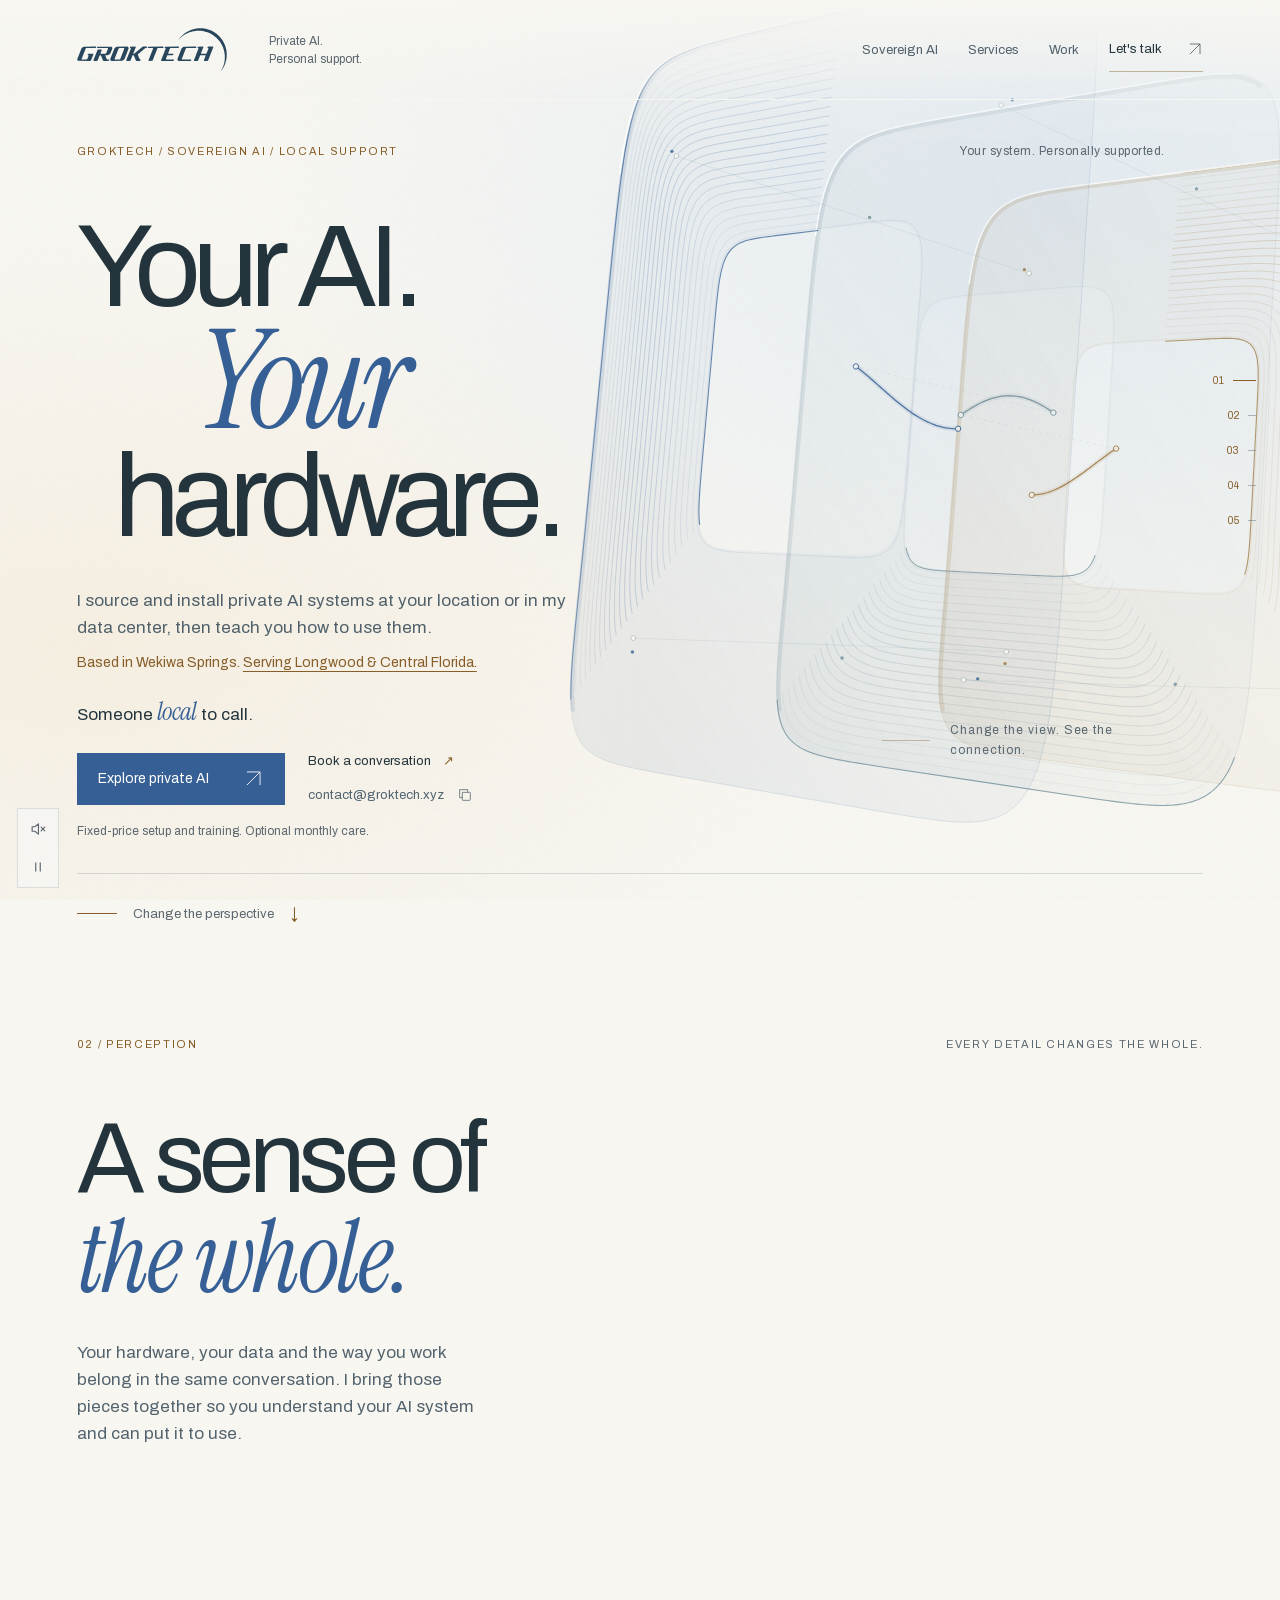
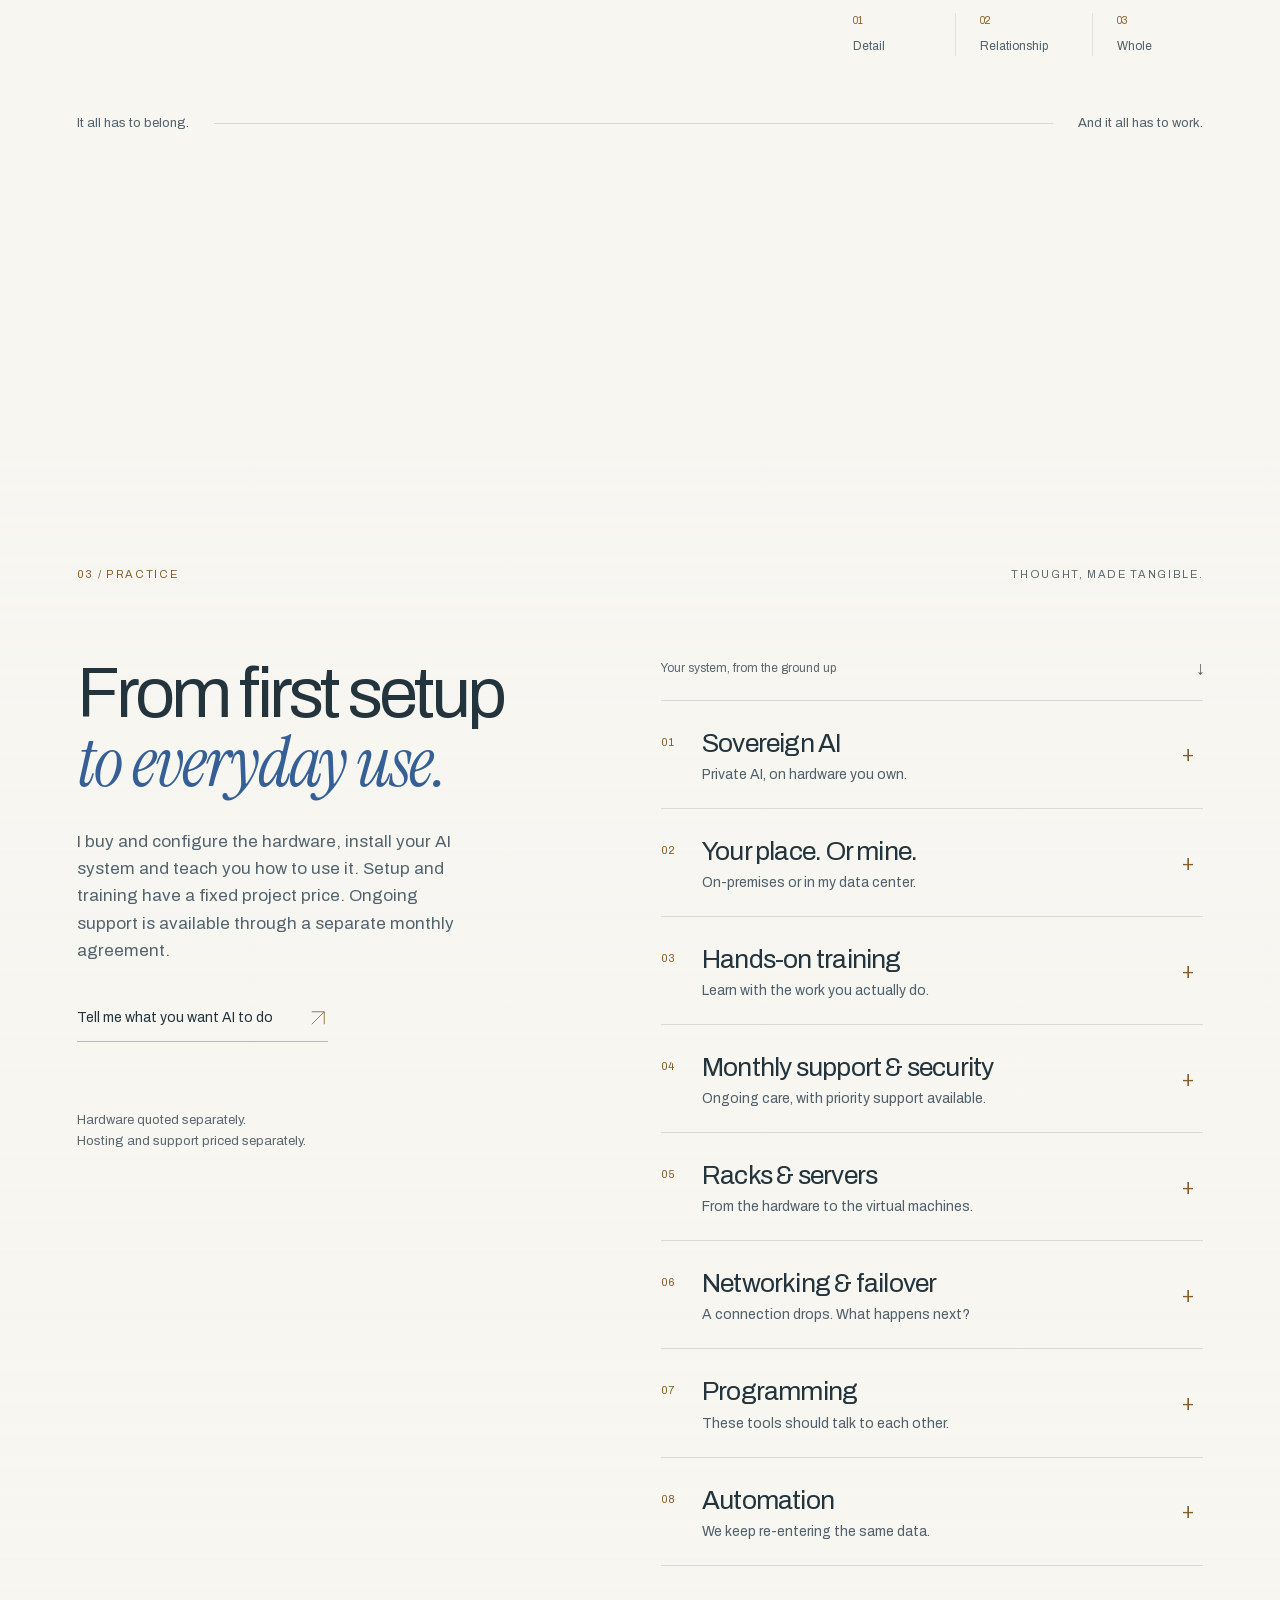
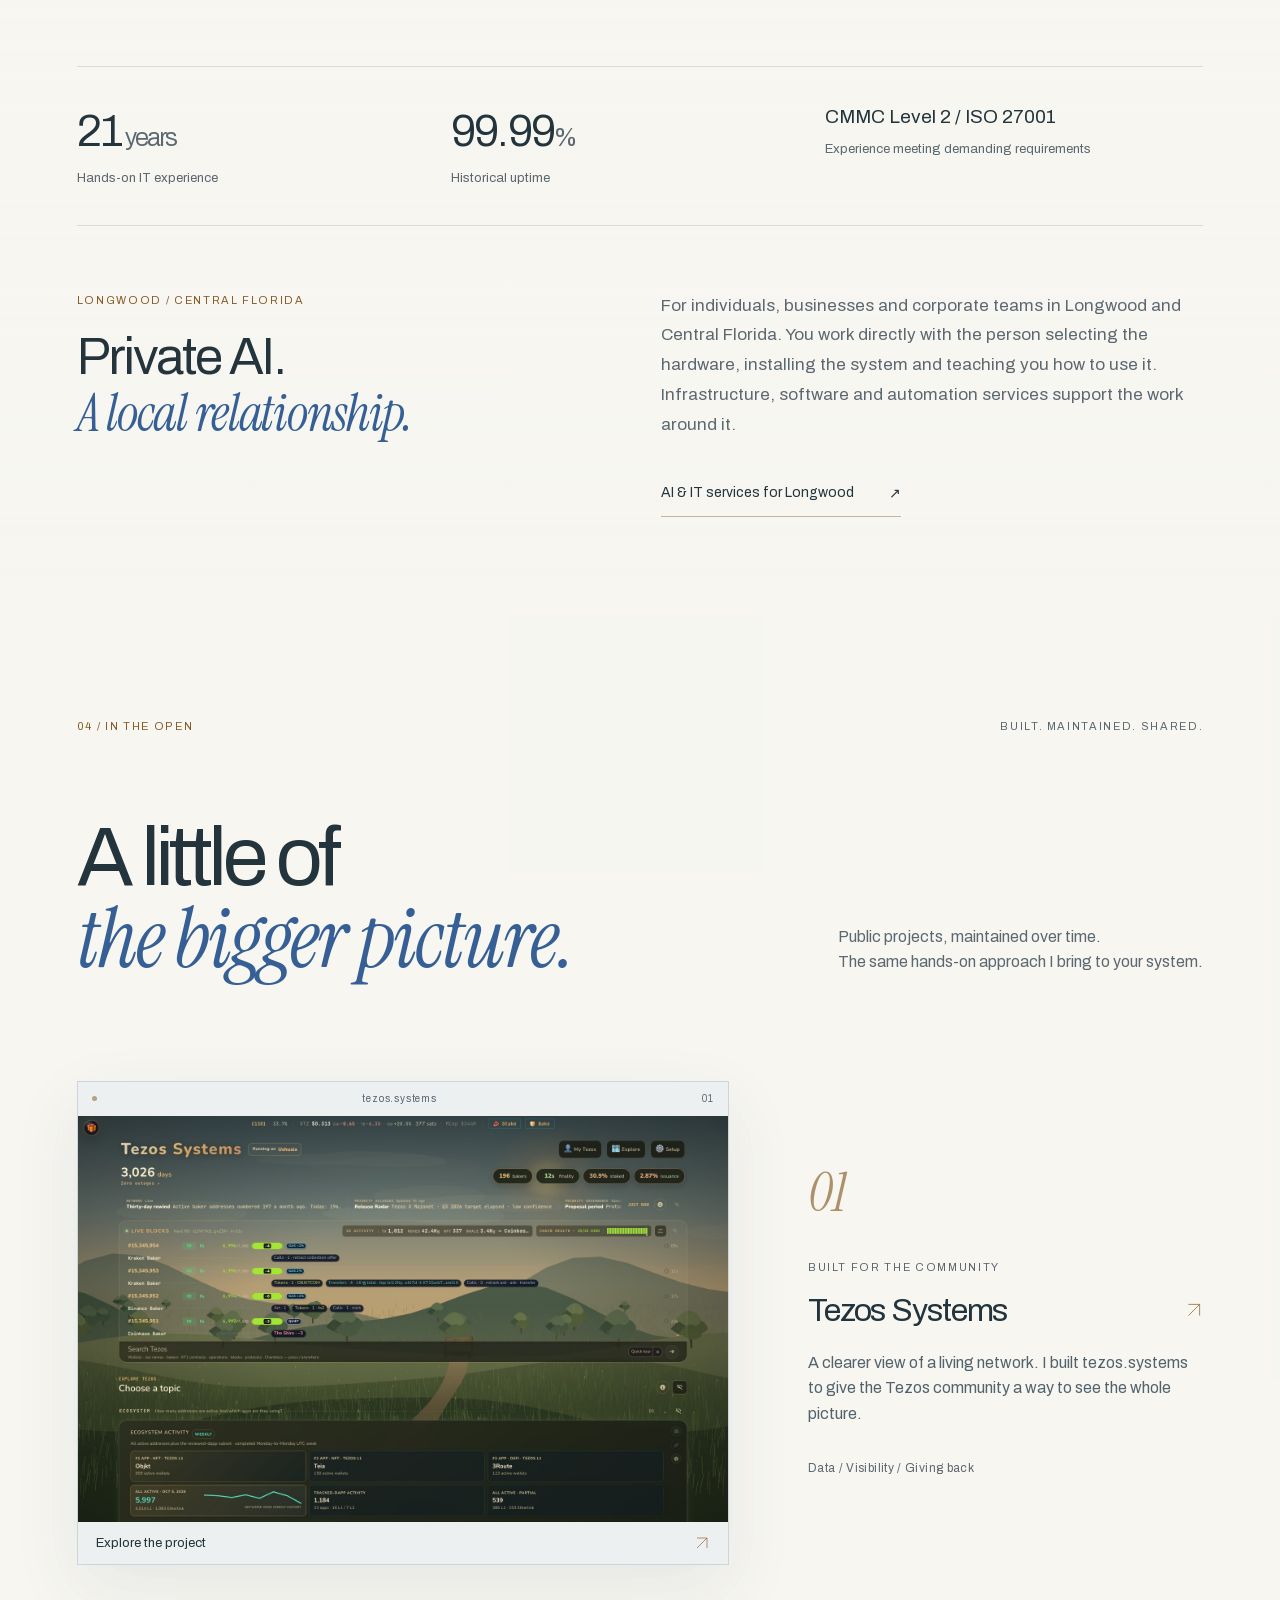
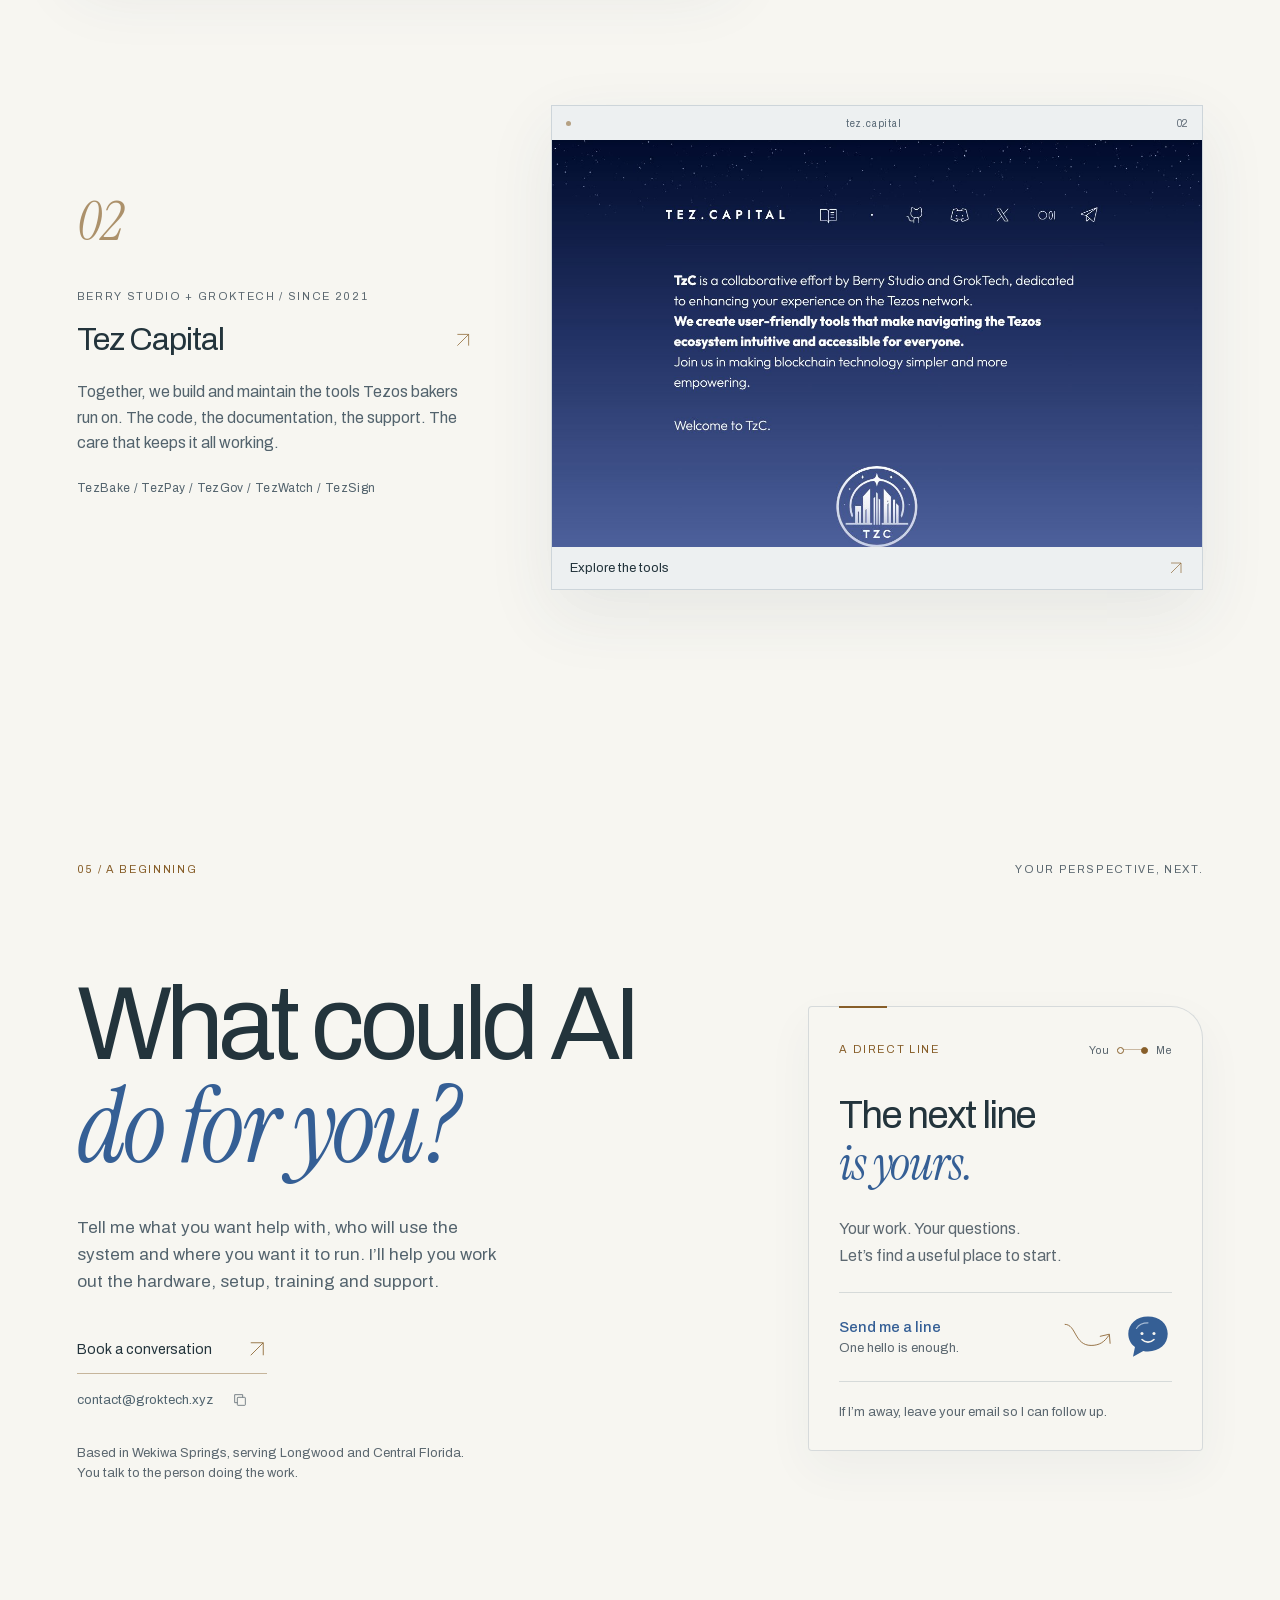
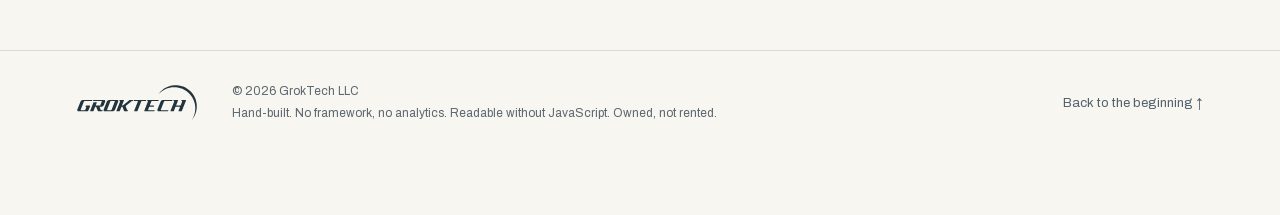
==== commit 01c9de91: "Make sovereign AI the primary GrokTech service offer" ====
--- a/index.html
+++ b/index.html
@@ -3,8 +3,8 @@
 <head>
   <meta charset="utf-8">
   <meta name="viewport" content="width=device-width, initial-scale=1">
-  <title>IT Consulting for Longwood, FL | GrokTech</title>
-  <meta name="description" content="Hands-on IT consulting, infrastructure, software and automation for individuals, businesses and corporate teams in Longwood, FL. Based in Wekiwa Springs.">
+  <title>Private &amp; Sovereign AI in Longwood, FL | GrokTech</title>
+  <meta name="description" content="Private AI on your hardware, at your location or in my data center. Fixed-price setup and training, with optional monthly support. Serving Longwood, FL.">
   <link rel="canonical" href="https://groktech.xyz/">
   <meta name="theme-color" content="#f7f6f1">
   <meta name="color-scheme" content="light">
@@ -13,18 +13,18 @@
   <meta property="og:type" content="website">
   <meta property="og:site_name" content="GrokTech">
   <meta property="og:url" content="https://groktech.xyz/">
-  <meta property="og:title" content="IT Consulting for Longwood, FL | GrokTech">
-  <meta property="og:description" content="Hands-on IT consulting, infrastructure, software and automation for individuals, businesses and corporate teams in Longwood, FL. Based in Wekiwa Springs.">
-  <meta property="og:image" content="https://groktech.xyz/assets/og-parallax.jpg">
+  <meta property="og:title" content="Private &amp; Sovereign AI in Longwood, FL | GrokTech">
+  <meta property="og:description" content="Private AI on your hardware, at your location or in my data center. Fixed-price setup and training, with optional monthly support. Serving Longwood, FL.">
+  <meta property="og:image" content="https://groktech.xyz/assets/og-sovereign-ai.jpg">
   <meta property="og:image:type" content="image/jpeg">
   <meta property="og:image:width" content="1200">
   <meta property="og:image:height" content="630">
-  <meta property="og:image:alt" content="GrokTech. I look between the lines.">
+  <meta property="og:image:alt" content="GrokTech. Your AI. Your hardware. Private AI, setup, training and local support.">
   <meta name="twitter:card" content="summary_large_image">
-  <meta name="twitter:title" content="IT Consulting for Longwood, FL | GrokTech">
-  <meta name="twitter:description" content="Hands-on IT consulting, infrastructure, software and automation for individuals, businesses and corporate teams in Longwood, FL. Based in Wekiwa Springs.">
-  <meta name="twitter:image" content="https://groktech.xyz/assets/og-parallax.jpg">
-  <meta name="twitter:image:alt" content="GrokTech. I look between the lines. IT infrastructure, software and automation, with translucent architectural layers.">
+  <meta name="twitter:title" content="Private &amp; Sovereign AI in Longwood, FL | GrokTech">
+  <meta name="twitter:description" content="Private AI on your hardware, at your location or in my data center. Fixed-price setup and training, with optional monthly support. Serving Longwood, FL.">
+  <meta name="twitter:image" content="https://groktech.xyz/assets/og-sovereign-ai.jpg">
+  <meta name="twitter:image:alt" content="GrokTech. Your AI. Your hardware. Private AI, setup, training and local support.">
 
   <link rel="icon" href="favicon.ico?v=cf7a1a0952e0" sizes="32x32">
   <link rel="icon" href="assets/favicon.svg?v=ba9955208578" type="image/svg+xml">
@@ -57,8 +57,8 @@
         "addressCountry": "US"
       },
       "logo": "https://groktech.xyz/assets/apple-touch-icon.png",
-      "image": "https://groktech.xyz/assets/og-parallax.jpg",
-      "description": "Independent IT consulting, infrastructure, software and automation for individuals, businesses and corporate teams. Based in Wekiwa Springs, serving Longwood and Central Florida.",
+      "image": "https://groktech.xyz/assets/og-sovereign-ai.jpg",
+      "description": "Private AI installation, hosting, training and support for individuals, businesses and corporate teams, backed by hands-on IT consulting. Based in Wekiwa Springs, serving Longwood and Central Florida.",
       "areaServed": [
         {
           "@type": "City",
@@ -88,8 +88,8 @@
       "@type": "WebPage",
       "@id": "https://groktech.xyz/#webpage",
       "url": "https://groktech.xyz/",
-      "name": "IT Consulting for Longwood, FL | GrokTech",
-      "description": "Hands-on IT consulting, infrastructure, software and automation for individuals, businesses and corporate teams in Longwood, FL. Based in Wekiwa Springs.",
+      "name": "Private & Sovereign AI in Longwood, FL | GrokTech",
+      "description": "Private AI on your hardware, at your location or in my data center. Fixed-price setup and training, with optional monthly support. Serving Longwood, FL.",
       "isPartOf": {
         "@id": "https://groktech.xyz/#website"
       },
@@ -103,7 +103,7 @@
   </script>
   <link rel="stylesheet" href="assets/css/experience-art.css?v=75ab8e629bcb">
   <link rel="stylesheet" href="assets/css/conversation.css?v=74b3bc675a01">
-  <script src="assets/js/experience.js?v=1f7109675b99" defer></script>
+  <script src="assets/js/experience.js?v=f44e4fc5bb2c" defer></script>
   <script src="assets/js/sound.js?v=8e3f7e0df17a" defer></script>
 </head>
 <body id="top">
@@ -113,62 +113,63 @@
 <div class="layer-labels" aria-hidden="true"><span>hardware</span><span>network</span><span>software</span></div>
 <header class="site-header wrap">
 <a class="brand" href="#top" aria-label="GrokTech, back to top"><svg class="wordmark" xmlns="http://www.w3.org/2000/svg" viewBox="0 0 1501 436" width="172" height="50" fill="currentColor" preserveAspectRatio="xMinYMid meet" aria-hidden="true" focusable="false"><path fill-rule="evenodd" d="M1213.5 3.4l-16 1.7-13 2.2-14 3.1-14 3.8-12 4.1-15 5.9-15 7-13 7.1-11 6.8-12 8.3-15 11.8-10 9-11.3 11.3-9 10-14 18-2 3 .3 .6 16-16.6 9-8.3 11-9 18-12.9 21-12.3 23-10.8 19-6.9 14-4.1 13-3.1 10-1.9 15-2.1 10-.9 17-.7 23 .8 23 2.8 24 5.2 22 6.9 13 5.1 11 5 22 11.9 21 14 9 7 13 11.2 14.2 14.1 16.1 19 14 20 12 21 9.9 22 8 23 3 11 3.1 14 3 20 1 11 .6 14-.7 26-1.9 17-2 12-3.1 14-3 11-8 23-10.1 22-4.8 9-7.3 12-.4 1 .4 .4 13.2-17.4 9-14 8.9-16 7.1-15 7.1-18 6-20 3.9-17 3.1-21 1.2-16 0-25-1.2-17-3-20-4.1-18-6.1-20-7.9-20-8.8-18-8.1-14-10-15-10-13-15.1-17-16.2-15.3-11-9-18-12.8-17-10.3-18-9-14-5.9-17-5.9-23-6-17-3-19-2.1-24-.5zM70.5 186.4l-4 .9-4 1.8-9 6.2-6 5.6-3.1 4.6-40.2 102-.9 3-.3 3 .2 3 1.2 3 3 5 2.1 2.1 2 1.2 4 1 116 .1 2-.1 3-1.1 2.6-2.2 1.9-3 22.9-58 .2-3-.4-2-1.2-1.3-2-.5-44-.2-4 .6-3 2-1.3 1.4-1.9 4-.1 3 1.3 2 1 .6 4 1.1 2 1.2 1.3 2.1 0 2-12.1 31-2 3-3.2 2.2-5 .8-42 0-3-.6-1.4-1.4-.5-2 .6-3 38-97 2.3-5 1.5-2 3.5-2.3 2-.4 88-.1 3-.9 2-1.1 3.3-3.2 1.3-3-.2-4-1.4-1.5-3-.8zM209.5 186.3l-3 .8-2 1.2-2 2.3-1.5 2.9-.3 3 .4 2 1.4 1.6 2 .7 101 0 2 .3 1.8 1.4 .6 1 0 3-18.1 46-2.3 2.7-2 1.5-4 .9-44 0-2-.5-1-.8-1.1-1.8 0-3 11.6-29 .6-3-.9-3-1.4-1-1.8-.5-30 0-3 .5-3 1.7-1.3 1.3-1.8 3-38.2 97-1.2 3-.4 3 .9 2.9 2 1.4 1 .1 30 .1 2-.2 4-2 3.1-4.3 17.5-45 1.2-2 2.2-2.2 2-1.1 3-.3 2 .2 2 .9 3.1 3.5 18.6 46 1.7 3 2.6 2.3 5 1.2 43 0 3-.4 3-1.5 2-1.7 2.2-2.9 .6-3-.5-3-1.3-1.3-2-.6-12 0-4-.5-3-1.3-1.3-1.3-1.8-3-12.2-30-.4-4 .7-1.4 2-1.1 20-.1 6-1.1 6-2.9 7-5.1 3.8-3.3 3.6-4 2.7-5 17.2-44 .9-5-.2-2-.8-3-3.7-6-3.7-3-4.8-1.2zM400.5 186.3l-4 .8-5 2.2-10 7-5.2 5.2-3 5-40.1 102-.9 5 .9 5 3.7 6 3.6 3.2 3 1 3 .2 103-.1 4-1 4-1.9 10-7.1 6.3-6.3 3-6 38.9-99 1-4 0-4-1-3-2.9-5-3.3-3.5-2-1-4-.8zM538.5 186.3l-4 1.7-3 2.7-1.3 1.8-.9 4 .7 2 1.5 1.3 5 1.5 1.5 1.2 1 2-.3 3-44.6 113-.9 4 1 3 2.3 1.3 1 .1 30 0 4-1 2-1.4 2.4-3 .9-2 17.3-44 1.2-2 2.2-2.3 2-1 2-.2 3 .3 2 .9 2.3 2.3 19.3 47 1.4 2.6 2 2.1 3 1.4 2 .3 30 0 2-.1 4-1.9 3.3-3.4 1-2 .1-5-1.4-1.6-6-1.3-3.2-3.1-16.7-41-.3-2 1.2-4 2-2.8 4-3.6 62-51.8 5-3 3-1.1 6-.6 3-1 1.6-1.1 3.6-4 .8-3-.5-3-1.5-1.6-3-.7-32 0-5 .9-3 1.3-3 1.7-4 3.2-72 60.5-5 2.8-5 .9-2-.5-1.3-1.5 .1-4 22.4-57 1-3-.6-3-1.6-1.7-2-.6zM717.5 186.3l-4 1.7-4.1 4.5-.7 3 .1 2 .2 1 1.5 1.5 3 .7 44 .2 1 .1 1.7 1.5 .5 1 .2 2-1.1 4-44.4 113-.2 3 .9 2 1.4 1 2 .4 31-.1 4-1.7 3.2-3.6 45.7-116 1-2 2.1-2.5 3-1.8 4-.5 44-.1 3-1.1 3-2.4 2.1-2.6 .7-3-.4-3-1.4-1.6-2-.7zM886.5 186.3l-3 1.1-4 3.4-1.2 1.7-.8 4 .6 2 1.4 1.3 5 1.4 1.6 1.3 .8 1 .1 3-44.8 114-.8 4 1 3 2.1 1.3 2 .1 114 0 4-1 4.2-3.4 2.1-4 0-2-.7-2-.8-1-1.8-.8-73-.2-3-.7-1.5-2.3 .2-4 10.9-28 2.1-4 2.3-2.1 2-1.1 3-.5 45 0 3-.8 2-1.2 2.2-2.3 1.1-2 .9-3-.2-1.8-1-1.9-2-1-45-.3-2-.4-1.7-1.6-.5-1 0-3 16-41 1.7-4 2.1-3 3.4-2.3 2-.3 75-.4 4-1.8 3.2-3.2 1.3-3-.2-4-1.3-1.5-3-.8zM1072.5 186.4l-4 .8-3 1.3-9 5.8-6.2 5.2-4.3 6-39.8 101-1 3-.6 4 .9 5 2.9 5 2.1 2.6 3 1.9 3 .9 116 .1 2-.1 3-1.1 4-3.4 1.3-1.9 .5-2-.4-4-1.4-1.4-2-.5-86 0-3-.5-1-.7-1.3-1.9 0-2 1-3 38-97 1.9-4 1.4-1.8 2-1.6 3-1.1 90-.4 4-1.7 2.3-2.4 1.9-4-.2-3.7-1-1.5-3-1.1zM1214.5 186.5l-4 1.8-2.4 2.2-1.9 3-.4 3 .7 2 1 1.1 5 1.6 2 1.4 .9 1.9-.6 4-44.6 113-.4 3 .7 2.7 2 1.6 1 .1 30 .1 2-.2 4-1.8 2.3-2.5 1-2 18.3-46 3.4-3.3 3-1 2-.2 44 .1 1 .1 2 1.3 .8 2-.4 3-16.8 43-.7 3 .5 2 .6 1.1 1.4 .9 2.6 .5 30-.1 3-.9 2-1.2 2.5-3.3 1.8-4 49.9-127 .1-3-1.1-2-3.2-1.3-43 0-2 .2-4 1.8-4.1 4.3-.6 2-.1 3 .3 1 1.5 1.6 2 .7 3 .2 2.1 1.5 .5 2-.2 3-16.1 41-1.8 4-1.5 2-3 2.3-4 .8-43 0-3-.6-1-.8-.5-.7-.5-3 23.4-60-.2-4-1.2-1.3-3-1zM421.4 201.5l4.1-.7 44 .1 1.8 .6 1.6 2-.2 4-38.9 99-2.8 5-3.5 2.4-4 .6-42 .1-3-.5-2-1.6-.5-2 .1-2 40.1-102 2.3-3.1z"/></svg></a>
-<span class="header-note">Independent thinking.<br>Hands-on work.</span>
-<nav aria-label="Main"><a href="#perspective">Perspective</a><a href="#practice">Services</a><a href="#work">Work</a><a class="header-contact" href="#contact">Let's talk <svg viewBox="0 0 32 32" fill="none" stroke="currentColor" stroke-width="1.3" aria-hidden="true" focusable="false"><path d="M6 26 26 6M6 6h20v20"/></svg></a></nav>
+<span class="header-note">Private AI.<br>Personal support.</span>
+<nav aria-label="Main"><a href="/services/sovereign-ai/">Sovereign AI</a><a href="#practice">Services</a><a href="#work">Work</a><a class="header-contact" href="#contact">Let's talk <svg viewBox="0 0 32 32" fill="none" stroke="currentColor" stroke-width="1.3" aria-hidden="true" focusable="false"><path d="M6 26 26 6M6 6h20v20"/></svg></a></nav>
 </header>
 <nav class="scene-nav" aria-label="Page chapters"><a href="#top" aria-label="Beginning" aria-current="location"><span>01</span><i></i></a><a href="#perspective" aria-label="Perspective"><span>02</span><i></i></a><a href="#practice" aria-label="Practice"><span>03</span><i></i></a><a href="#work" aria-label="Work"><span>04</span><i></i></a><a href="#contact" aria-label="Contact"><span>05</span><i></i></a></nav>
 <main id="main" tabindex="-1">
 <section class="hero scene wrap" data-scene="arrival" aria-labelledby="hero-title">
-<div class="hero-overline"><p class="eyebrow">GrokTech / Infrastructure / Software / Automation</p><span class="hero-edition">Technology, considered as a whole.</span></div>
-<div class="hero-composition"><h1 id="hero-title"><span>I look</span><span><em>between</em></span><span>the lines.</span></h1>
+<div class="hero-overline"><p class="eyebrow">GrokTech / Sovereign AI / Local support</p><span class="hero-edition">Your system. Personally supported.</span></div>
+<div class="hero-composition"><h1 id="hero-title"><span>Your AI.</span><span><em>Your</em></span><span>hardware.</span></h1>
 <div class="hero-aside">
-<p class="hero-intro">I build and connect IT systems, from the rack to the software.<br class="desktop-break"> For individuals, businesses and corporate teams.</p>
+<p class="hero-intro">I source and install private AI systems at your location or in my data center, then teach you how to use them.</p>
 <p class="hero-location">Based in Wekiwa Springs. <a href="/longwood-it-consulting/">Serving Longwood &amp; Central Florida.</a></p>
-<p class="chat-thought">You can start with <em>one line.</em></p>
+<p class="chat-thought">Someone <em>local</em> to call.</p>
 <div class="hero-actions">
-<a class="primary-link chat-link" href="mailto:contact@groktech.xyz" data-chat-open><span data-chat-label>Send me a line</span><svg viewBox="0 0 28 28" fill="none" stroke="currentColor" stroke-width="1.4" aria-hidden="true" focusable="false"><path d="M14 3C7.4 3 3 7 3 12.7c0 3.3 1.5 6 4 7.7L6 26l6-3.5c.7.1 1.4.2 2 .2 6.6 0 11-4.1 11-10S20.6 3 14 3Z"/><path d="M10 15c2.2 2.2 5.8 2.2 8 0" stroke-linecap="round"/><circle cx="10.5" cy="11" r=".7" fill="currentColor" stroke="none"/><circle cx="17.5" cy="11" r=".7" fill="currentColor" stroke="none"/></svg></a>
+<a class="primary-link" href="/services/sovereign-ai/"><span>Explore private AI</span><svg viewBox="0 0 32 32" fill="none" stroke="currentColor" stroke-width="1.3" aria-hidden="true" focusable="false"><path d="M6 26 26 6M6 6h20v20"/></svg></a>
 <div class="conversation-alternatives"><a class="booking-link" href="https://calendly.com/groktech" target="_blank" rel="noopener">Book a conversation <span aria-hidden="true">↗</span><span class="sr-only"> (opens in a new tab)</span></a><div class="email-options"><a class="email" href="mailto:contact@groktech.xyz">contact@groktech.xyz</a><button class="copy-email" type="button" data-copy-email hidden aria-label="Copy email address"><svg viewBox="0 0 24 24" fill="none" stroke="currentColor" stroke-width="1.2" aria-hidden="true"><rect x="8" y="8" width="12" height="12" rx="1"/><path d="M16 8V4H4v12h4"/></svg></button></div></div>
-</div><p class="chat-route">Your message comes straight to me.</p>
+</div><p class="chat-route">Fixed-price setup and training. Optional monthly care.</p>
 </div></div>
 <div class="hero-foot"><a href="#perspective" class="continue-link"><span class="scroll-stroke" aria-hidden="true"></span>Change the perspective <span aria-hidden="true">↓</span></a></div>
 <div class="sculpture-caption" aria-hidden="true"><span class="hairline"></span>Change the view. See the connection.</div>
 </section>
 <section class="perception scene" id="perspective" data-scene="perception" aria-labelledby="perspective-title">
 <div class="perception-stage wrap"><div class="scene-kicker"><span class="eyebrow">02 / Perception</span><span class="eyebrow">Every detail changes the whole.</span></div>
-<div class="perception-copy"><h2 id="perspective-title">A sense of<br><em>the whole.</em></h2><p>A detail can look simple on its own. Change the perspective and its connections appear. I work between those views until every part belongs.</p>
+<div class="perception-copy"><h2 id="perspective-title">A sense of<br><em>the whole.</em></h2><p>Your hardware, your data and the way you work belong in the same conversation. I bring those pieces together so you understand your AI system and can put it to use.</p>
 <dl class="grok-entry"><dt><dfn>grok</dfn> <span aria-hidden="true">/ɡrɒk/</span> <span>verb</span></dt><dd class="grok-meaning">To understand something so deeply that you can see how every part relates to the whole.</dd><dd class="grok-history"><span><time datetime="1961">1961</time> Origin: Martian, by way of Robert A. Heinlein.</span> <span><time datetime="2021">2021</time> Adopted by GrokTech.</span></dd></dl></div>
 <div class="perception-notes"><p><span>01</span> Detail</p><p><span>02</span> Relationship</p><p><span>03</span> Whole</p></div>
 <div class="perception-line"><span>It all has to belong.</span><span class="line"></span><span>And it all has to work.</span></div></div>
 </section>
 <section class="practice scene wrap" id="practice" data-scene="practice" aria-labelledby="practice-title">
 <div class="scene-kicker"><span class="eyebrow">03 / Practice</span><span class="eyebrow">Thought, made tangible.</span></div>
-<div class="practice-layout"><div class="practice-intro"><h2 id="practice-title">From the rack<br><em>to the code.</em></h2><p>I source and install the hardware, design the network for failover, build the virtual environment and automate the work.</p><a class="text-link" href="mailto:contact@groktech.xyz" data-chat-open>Tell me what's breaking <svg viewBox="0 0 32 32" fill="none" stroke="currentColor" stroke-width="1.3" aria-hidden="true" focusable="false"><path d="M6 26 26 6M6 6h20v20"/></svg></a><p class="practice-note">On-prem first.<br> Cloud when it's the right tool.</p></div><div class="practice-right"><p class="index-hint">The work, from the ground up <span aria-hidden="true">↓</span></p><div class="practice-index"><details class="index-row" id="service-infrastructure"><summary><span class="row-number">01</span><h3>Racks &amp; servers</h3><span class="row-note">From the hardware to the virtual machines.</span><span class="row-plus" aria-hidden="true">+</span></summary><div class="row-body"><p>I specify and buy the hardware, mount and cable the servers, then configure storage and virtualization. Built to work as one system.</p><a class="service-detail-link" href="/services/it-infrastructure/">Explore IT infrastructure services <span aria-hidden="true">↗</span></a></div></details>
-<details class="index-row" id="service-networking"><summary><span class="row-number">02</span><h3>Networking &amp; failover</h3><span class="row-note">A connection drops. What happens next?</span><span class="row-plus" aria-hidden="true">+</span></summary><div class="row-body"><p>Switches, routing, VLANs, firewalls and VPNs. I design redundant connections, configure failover and test what happens when a link goes down.</p><a class="service-detail-link" href="/services/it-infrastructure/#networks">Explore networking and failover <span aria-hidden="true">↗</span></a></div></details>
-<details class="index-row" id="service-programming"><summary><span class="row-number">03</span><h3>Programming</h3><span class="row-note">These tools should talk to each other.</span><span class="row-plus" aria-hidden="true">+</span></summary><div class="row-body"><p>Scripts, integrations, internal tools and APIs. I build the connection your existing tools are missing.</p><a class="service-detail-link" href="/services/software-integrations/">Explore software and integrations <span aria-hidden="true">↗</span></a></div></details>
-<details class="index-row" id="service-automation"><summary><span class="row-number">04</span><h3>Automation</h3><span class="row-note">We keep re-entering the same data.</span><span class="row-plus" aria-hidden="true">+</span></summary><div class="row-body"><p>Provisioning systems, connecting tools and removing repetitive work. I write the automation and handle the exceptions, from infrastructure to everyday workflows.</p><a class="service-detail-link" href="/services/business-automation/">Explore business automation <span aria-hidden="true">↗</span></a></div></details>
-<details class="index-row" id="service-operations"><summary><span class="row-number">05</span><h3>IT operations</h3><span class="row-note">Something keeps breaking.</span><span class="row-plus" aria-hidden="true">+</span></summary><div class="row-body"><p>Monitoring, patching, backups and recovery. I keep the systems running, trace recurring faults and make sure the pieces keep working together.</p><a class="service-detail-link" href="/services/it-infrastructure/#operations">Explore IT operations <span aria-hidden="true">↗</span></a></div></details>
-<details class="index-row" id="service-people"><summary><span class="row-number">06</span><h3>People &amp; systems</h3><span class="row-note">Nobody has the whole picture.</span><span class="row-plus" aria-hidden="true">+</span></summary><div class="row-body"><p>A shared picture of how your people and systems work together. The right question can change the whole problem.</p><a class="service-detail-link" href="/longwood-it-consulting/#working-together">How we can work together <span aria-hidden="true">↗</span></a></div></details>
-<details class="index-row" id="service-cloud"><summary><span class="row-number">07</span><h3>Cloud</h3><span class="row-note">Do we actually need this in the cloud?</span><span class="row-plus" aria-hidden="true">+</span></summary><div class="row-body"><p>The right tool, chosen deliberately. Clear costs, understood dependencies and control over what comes next.</p><a class="service-detail-link" href="/services/it-infrastructure/#cloud">Explore cloud and infrastructure planning <span aria-hidden="true">↗</span></a></div></details></div></div></div>
+<div class="practice-layout"><div class="practice-intro"><h2 id="practice-title">From first setup<br><em>to everyday use.</em></h2><p>I buy and configure the hardware, install your AI system and teach you how to use it. Setup and training have a fixed project price. Ongoing support is available through a separate monthly agreement.</p><a class="text-link" href="mailto:contact@groktech.xyz" data-chat-open>Tell me what you want AI to do <svg viewBox="0 0 32 32" fill="none" stroke="currentColor" stroke-width="1.3" aria-hidden="true" focusable="false"><path d="M6 26 26 6M6 6h20v20"/></svg></a><p class="practice-note">Hardware quoted separately.<br> Hosting and support priced separately.</p></div><div class="practice-right"><p class="index-hint">Your system, from the ground up <span aria-hidden="true">↓</span></p><div class="practice-index"><details class="index-row" id="service-ai"><summary><span class="row-number">01</span><h3>Sovereign AI</h3><span class="row-note">Private AI, on hardware you own.</span><span class="row-plus" aria-hidden="true">+</span></summary><div class="row-body"><p>I source the compute, install the models and software, and configure the system around your work. We agree on the equipment, scope and fixed setup price before I begin.</p><a class="service-detail-link" href="/services/sovereign-ai/">Explore the AI service <span aria-hidden="true">↗</span></a></div></details>
+<details class="index-row" id="service-cloud"><summary><span class="row-number">02</span><h3>Your place. Or mine.</h3><span class="row-note">On-premises or in my data center.</span><span class="row-plus" aria-hidden="true">+</span></summary><div class="row-body"><p>Keep your equipment at your home or workplace, or have me host it in my data center. Hosted deployments have a separate monthly fee for the agreed infrastructure and maintenance.</p><a class="service-detail-link" href="/services/sovereign-ai/#deployment">Compare deployment options <span aria-hidden="true">↗</span></a></div></details>
+<details class="index-row" id="service-people"><summary><span class="row-number">03</span><h3>Hands-on training</h3><span class="row-note">Learn with the work you actually do.</span><span class="row-plus" aria-hidden="true">+</span></summary><div class="row-body"><p>I teach you how to use your system, work with your documents, check its answers and manage everyday tasks. We define the training sessions and handover as part of the fixed project scope.</p><a class="service-detail-link" href="/services/sovereign-ai/#training">What setup and training include <span aria-hidden="true">↗</span></a></div></details>
+<details class="index-row" id="service-operations"><summary><span class="row-number">04</span><h3>Monthly support &amp; security</h3><span class="row-note">Ongoing care, with priority support available.</span><span class="row-plus" aria-hidden="true">+</span></summary><div class="row-body"><p>Optional monthly agreements cover ongoing help, updates and agreed operational-security work. A paid service-level agreement can define priority response, coverage hours and escalation in writing.</p><a class="service-detail-link" href="/services/sovereign-ai/#support">Explore support and SLA options <span aria-hidden="true">↗</span></a></div></details>
+<details class="index-row" id="service-infrastructure"><summary><span class="row-number">05</span><h3>Racks &amp; servers</h3><span class="row-note">From the hardware to the virtual machines.</span><span class="row-plus" aria-hidden="true">+</span></summary><div class="row-body"><p>I specify and buy the hardware, mount and cable the servers, then configure storage and virtualization. Built to work as one system.</p><a class="service-detail-link" href="/services/it-infrastructure/">Explore IT infrastructure services <span aria-hidden="true">↗</span></a></div></details>
+<details class="index-row" id="service-networking"><summary><span class="row-number">06</span><h3>Networking &amp; failover</h3><span class="row-note">A connection drops. What happens next?</span><span class="row-plus" aria-hidden="true">+</span></summary><div class="row-body"><p>Switches, routing, VLANs, firewalls and VPNs. I design redundant connections, configure failover and test what happens when a link goes down.</p><a class="service-detail-link" href="/services/it-infrastructure/#networks">Explore networking and failover <span aria-hidden="true">↗</span></a></div></details>
+<details class="index-row" id="service-programming"><summary><span class="row-number">07</span><h3>Programming</h3><span class="row-note">These tools should talk to each other.</span><span class="row-plus" aria-hidden="true">+</span></summary><div class="row-body"><p>Scripts, integrations, internal tools and APIs. I build the connection your existing tools are missing.</p><a class="service-detail-link" href="/services/software-integrations/">Explore software and integrations <span aria-hidden="true">↗</span></a></div></details>
+<details class="index-row" id="service-automation"><summary><span class="row-number">08</span><h3>Automation</h3><span class="row-note">We keep re-entering the same data.</span><span class="row-plus" aria-hidden="true">+</span></summary><div class="row-body"><p>Provisioning systems, connecting tools and removing repetitive work. I write the automation and handle the exceptions, from infrastructure to everyday workflows.</p><a class="service-detail-link" href="/services/business-automation/">Explore business automation <span aria-hidden="true">↗</span></a></div></details></div></div></div>
 <aside class="credibility-strip" aria-label="Experience and operational background"><p><strong>21<span> years</span></strong><span>Hands-on IT experience</span></p><p><strong>99.99<span>%</span></strong><span>Historical uptime</span></p><p class="requirements-note"><strong>CMMC Level 2 / ISO 27001</strong><span>Experience meeting demanding requirements</span></p></aside>
 <div class="local-introduction" aria-labelledby="local-title">
-<div><p class="eyebrow">Longwood / Central Florida</p><h3 id="local-title">A local technologist.<br><em>A wider view.</em></h3></div>
-<div><p>A question that needs an experienced eye. A business that needs its systems connected. A corporate team with a project to move forward. I work across the hardware, network and software to understand what needs to happen next.</p><a class="text-link" href="/longwood-it-consulting/">IT consulting for Longwood <span aria-hidden="true">↗</span></a></div>
+<div><p class="eyebrow">Longwood / Central Florida</p><h3 id="local-title">Private AI.<br><em>A local relationship.</em></h3></div>
+<div><p>For individuals, businesses and corporate teams in Longwood and Central Florida. You work directly with the person selecting the hardware, installing the system and teaching you how to use it. Infrastructure, software and automation services support the work around it.</p><a class="text-link" href="/longwood-it-consulting/">AI &amp; IT services for Longwood <span aria-hidden="true">↗</span></a></div>
 </div>
 </section>
 <section class="projects scene wrap" id="work" data-scene="work" aria-labelledby="projects-title">
 <div class="scene-kicker"><span class="eyebrow">04 / In the open</span><span class="eyebrow">Built. Maintained. Shared.</span></div>
-<div class="work-heading"><h2 id="projects-title">A little of<br><em>the bigger picture.</em></h2><p>Some work lives behind the scenes.<br>This part is out in the open.</p></div>
+<div class="work-heading"><h2 id="projects-title">A little of<br><em>the bigger picture.</em></h2><p>Public projects, maintained over time.<br>The same hands-on approach I bring to your system.</p></div>
 <article class="project-entry project-systems"><a class="project-preview" href="https://tezos.systems" target="_blank" rel="noopener" aria-label="Explore tezos.systems, opens in a new tab"><div class="window-bar"><span></span><span>tezos.systems</span><span>01</span></div><img src="assets/project-tezos-systems.jpg?v=d582f0232c63" alt="Tezos Systems network dashboard with fully loaded data in its Valley theme" width="1600" height="1000" loading="lazy" decoding="async"><span class="project-visit">Explore the project <svg viewBox="0 0 32 32" fill="none" stroke="currentColor" stroke-width="1.3" aria-hidden="true" focusable="false"><path d="M6 26 26 6M6 6h20v20"/></svg></span></a><div class="project-meta"><span class="project-number" aria-hidden="true">01</span><p class="eyebrow">Built for the community</p><h3><a href="https://tezos.systems" target="_blank" rel="noopener">Tezos Systems <svg viewBox="0 0 32 32" fill="none" stroke="currentColor" stroke-width="1.3" aria-hidden="true" focusable="false"><path d="M6 26 26 6M6 6h20v20"/></svg><span class="sr-only"> (opens in a new tab)</span></a></h3><p>A clearer view of a living network. I built tezos.systems to give the Tezos community a way to see the whole picture.</p><span class="project-type">Data / Visibility / Giving back</span></div></article>
 <article class="project-entry project-capital" id="tez-capital"><a class="project-preview" href="https://tez.capital" target="_blank" rel="noopener" aria-label="Explore tez.capital, opens in a new tab"><div class="window-bar"><span></span><span>tez.capital</span><span>02</span></div><img src="assets/project-tez-capital.jpg?v=66ad81d112c2" alt="Tez Capital open-source tools for Tezos operators" width="1280" height="800" loading="lazy" decoding="async"><span class="project-visit">Explore the tools <svg viewBox="0 0 32 32" fill="none" stroke="currentColor" stroke-width="1.3" aria-hidden="true" focusable="false"><path d="M6 26 26 6M6 6h20v20"/></svg></span></a><div class="project-meta"><span class="project-number" aria-hidden="true">02</span><p class="eyebrow">Berry Studio + GrokTech / Since 2021</p><h3><a href="https://tez.capital" target="_blank" rel="noopener">Tez Capital <svg viewBox="0 0 32 32" fill="none" stroke="currentColor" stroke-width="1.3" aria-hidden="true" focusable="false"><path d="M6 26 26 6M6 6h20v20"/></svg><span class="sr-only"> (opens in a new tab)</span></a></h3><p>Together, we build and maintain the tools Tezos bakers run on. The code, the documentation, the support. The care that keeps it all working.</p><p class="tool-names">TezBake / TezPay / TezGov / TezWatch / TezSign</p></div></article>
 </section>
 <section class="contact scene wrap" id="contact" data-scene="contact" aria-labelledby="contact-title">
 <div class="scene-kicker"><span class="eyebrow">05 / A beginning</span><span class="eyebrow">Your perspective, next.</span></div>
 <div class="contact-layout">
-<div class="contact-content"><h2 id="contact-title">What could<br><em>it become?</em></h2><p>Something breaking, something missing, or something you can almost picture. You don’t need the whole picture to begin.</p><div class="contact-actions"><a class="text-link" href="https://calendly.com/groktech" target="_blank" rel="noopener">Book a conversation <svg viewBox="0 0 32 32" fill="none" stroke="currentColor" stroke-width="1.3" aria-hidden="true" focusable="false"><path d="M6 26 26 6M6 6h20v20"/></svg><span class="sr-only"> (opens in a new tab)</span></a><div class="email-options"><a class="email" href="mailto:contact@groktech.xyz">contact@groktech.xyz</a><button class="copy-email" type="button" data-copy-email hidden aria-label="Copy email address"><svg viewBox="0 0 24 24" fill="none" stroke="currentColor" stroke-width="1.2" aria-hidden="true"><rect x="8" y="8" width="12" height="12" rx="1"/><path d="M16 8V4H4v12h4"/></svg></button></div></div><p class="contact-personal">Based in Wekiwa Springs, serving Longwood and Central Florida.<br>You talk to the person doing the work.</p></div>
+<div class="contact-content"><h2 id="contact-title">What could AI<br><em>do for you?</em></h2><p>Tell me what you want help with, who will use the system and where you want it to run. I’ll help you work out the hardware, setup, training and support.</p><div class="contact-actions"><a class="text-link" href="https://calendly.com/groktech" target="_blank" rel="noopener">Book a conversation <svg viewBox="0 0 32 32" fill="none" stroke="currentColor" stroke-width="1.3" aria-hidden="true" focusable="false"><path d="M6 26 26 6M6 6h20v20"/></svg><span class="sr-only"> (opens in a new tab)</span></a><div class="email-options"><a class="email" href="mailto:contact@groktech.xyz">contact@groktech.xyz</a><button class="copy-email" type="button" data-copy-email hidden aria-label="Copy email address"><svg viewBox="0 0 24 24" fill="none" stroke="currentColor" stroke-width="1.2" aria-hidden="true"><rect x="8" y="8" width="12" height="12" rx="1"/><path d="M16 8V4H4v12h4"/></svg></button></div></div><p class="contact-personal">Based in Wekiwa Springs, serving Longwood and Central Florida.<br>You talk to the person doing the work.</p></div>
 <aside class="conversation-note" aria-labelledby="conversation-title">
 <div class="conversation-address"><span class="eyebrow">A direct line</span><span class="conversation-connection" aria-hidden="true">You <i></i> Me</span></div>
 <h3 id="conversation-title">The next line<br><em>is yours.</em></h3>
-<p>A question. A rough idea.<br>Even “where do I start?”</p>
+<p>Your work. Your questions.<br>Let’s find a useful place to start.</p>
 <a class="conversation-invite" href="mailto:contact@groktech.xyz" data-chat-open>
 <span class="invitation-copy"><strong data-chat-label>Send me a line</strong><span>One hello is enough.</span></span>
 <svg class="invitation-arrow" viewBox="0 0 74 50" fill="none" stroke="currentColor" stroke-width="1.2" aria-hidden="true" focusable="false"><path d="M3 7c16 0 13 30 37 30 12 0 19-5 25-14M53 24l13-3 1 13" stroke-linecap="round" stroke-linejoin="round"/></svg>
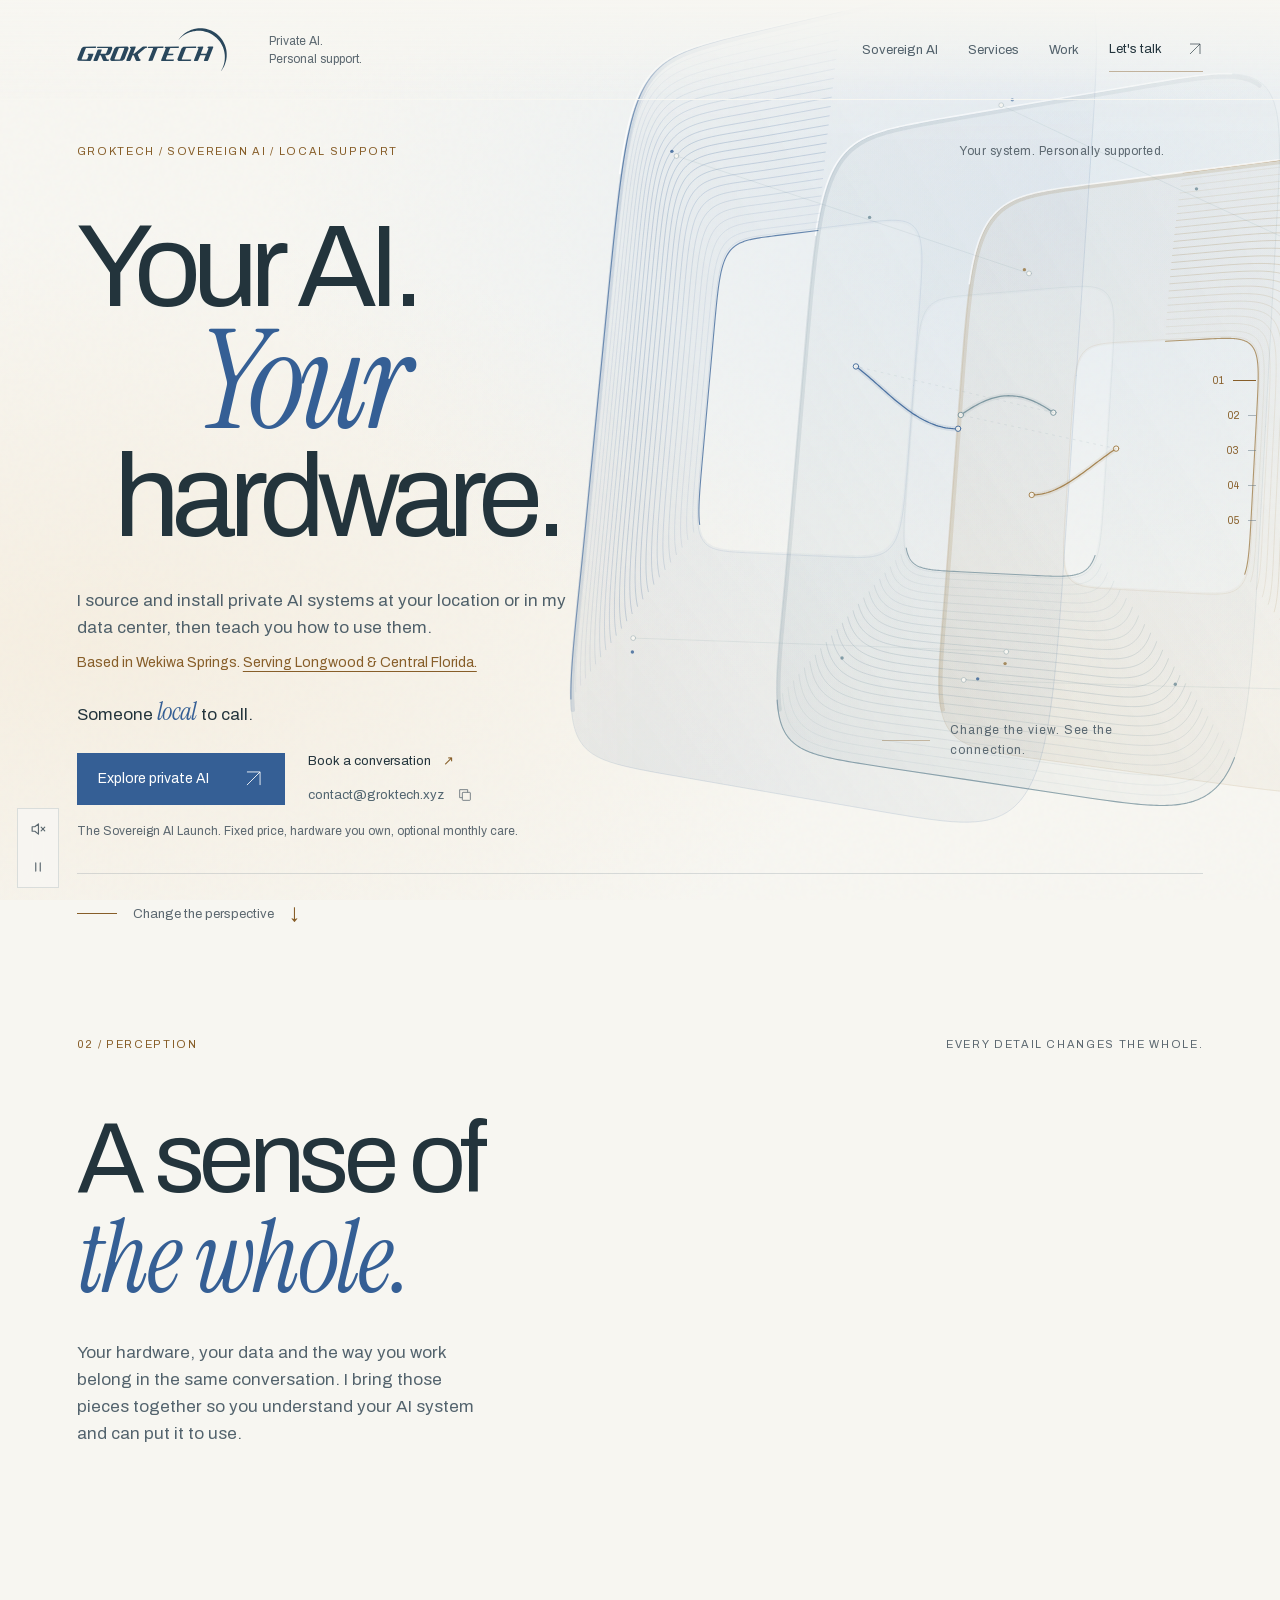
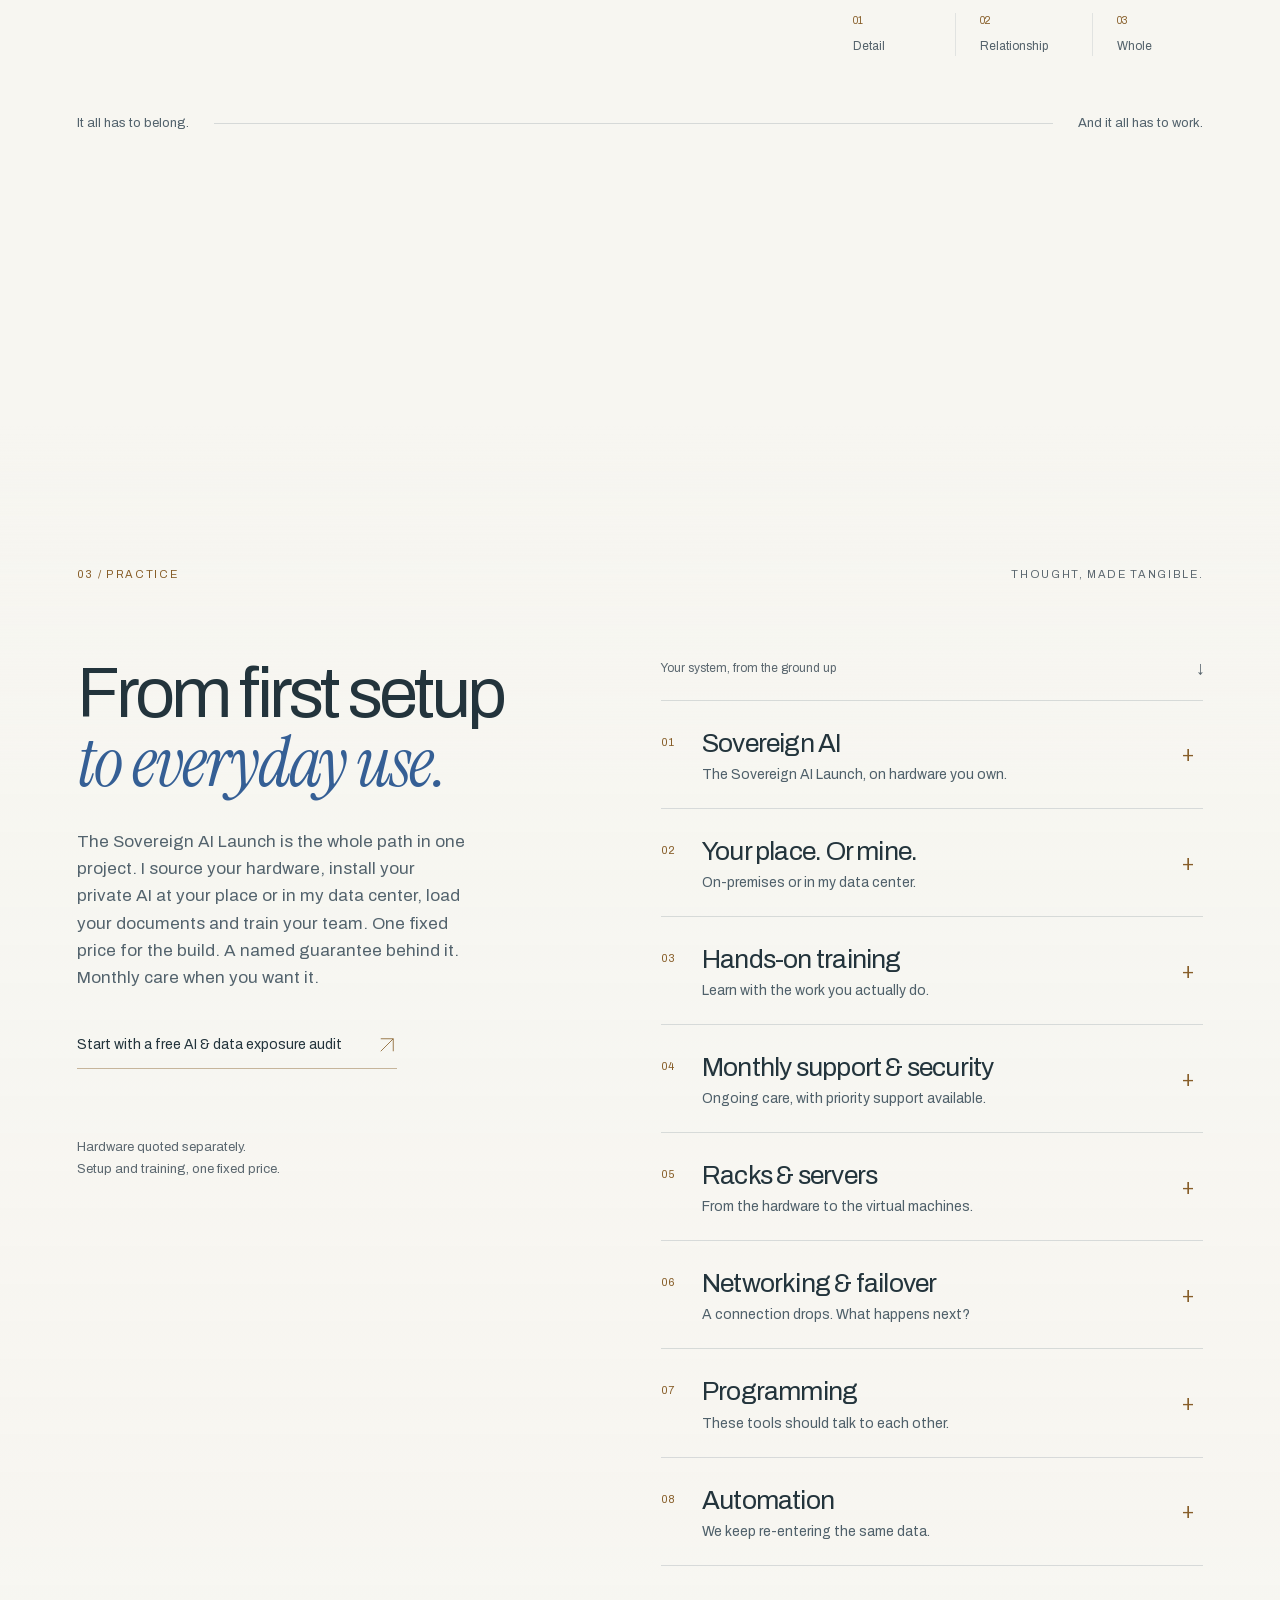
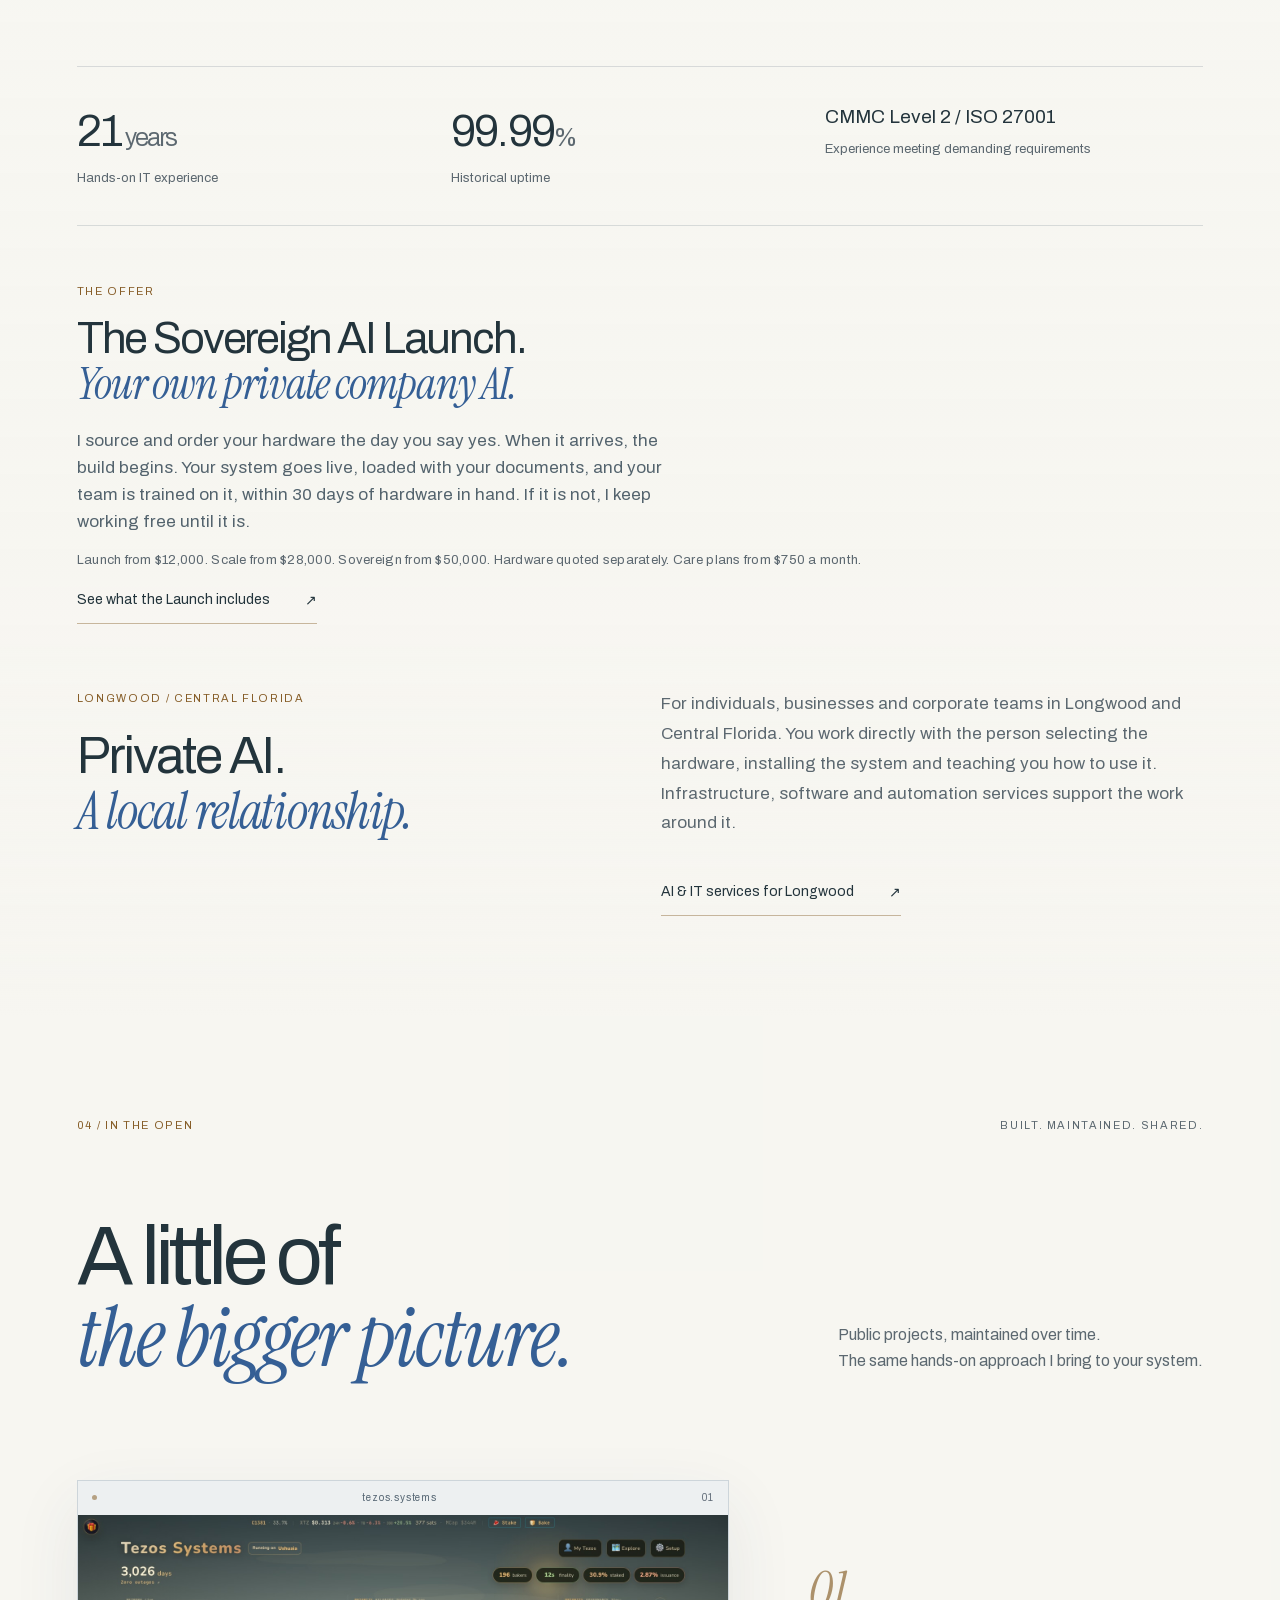
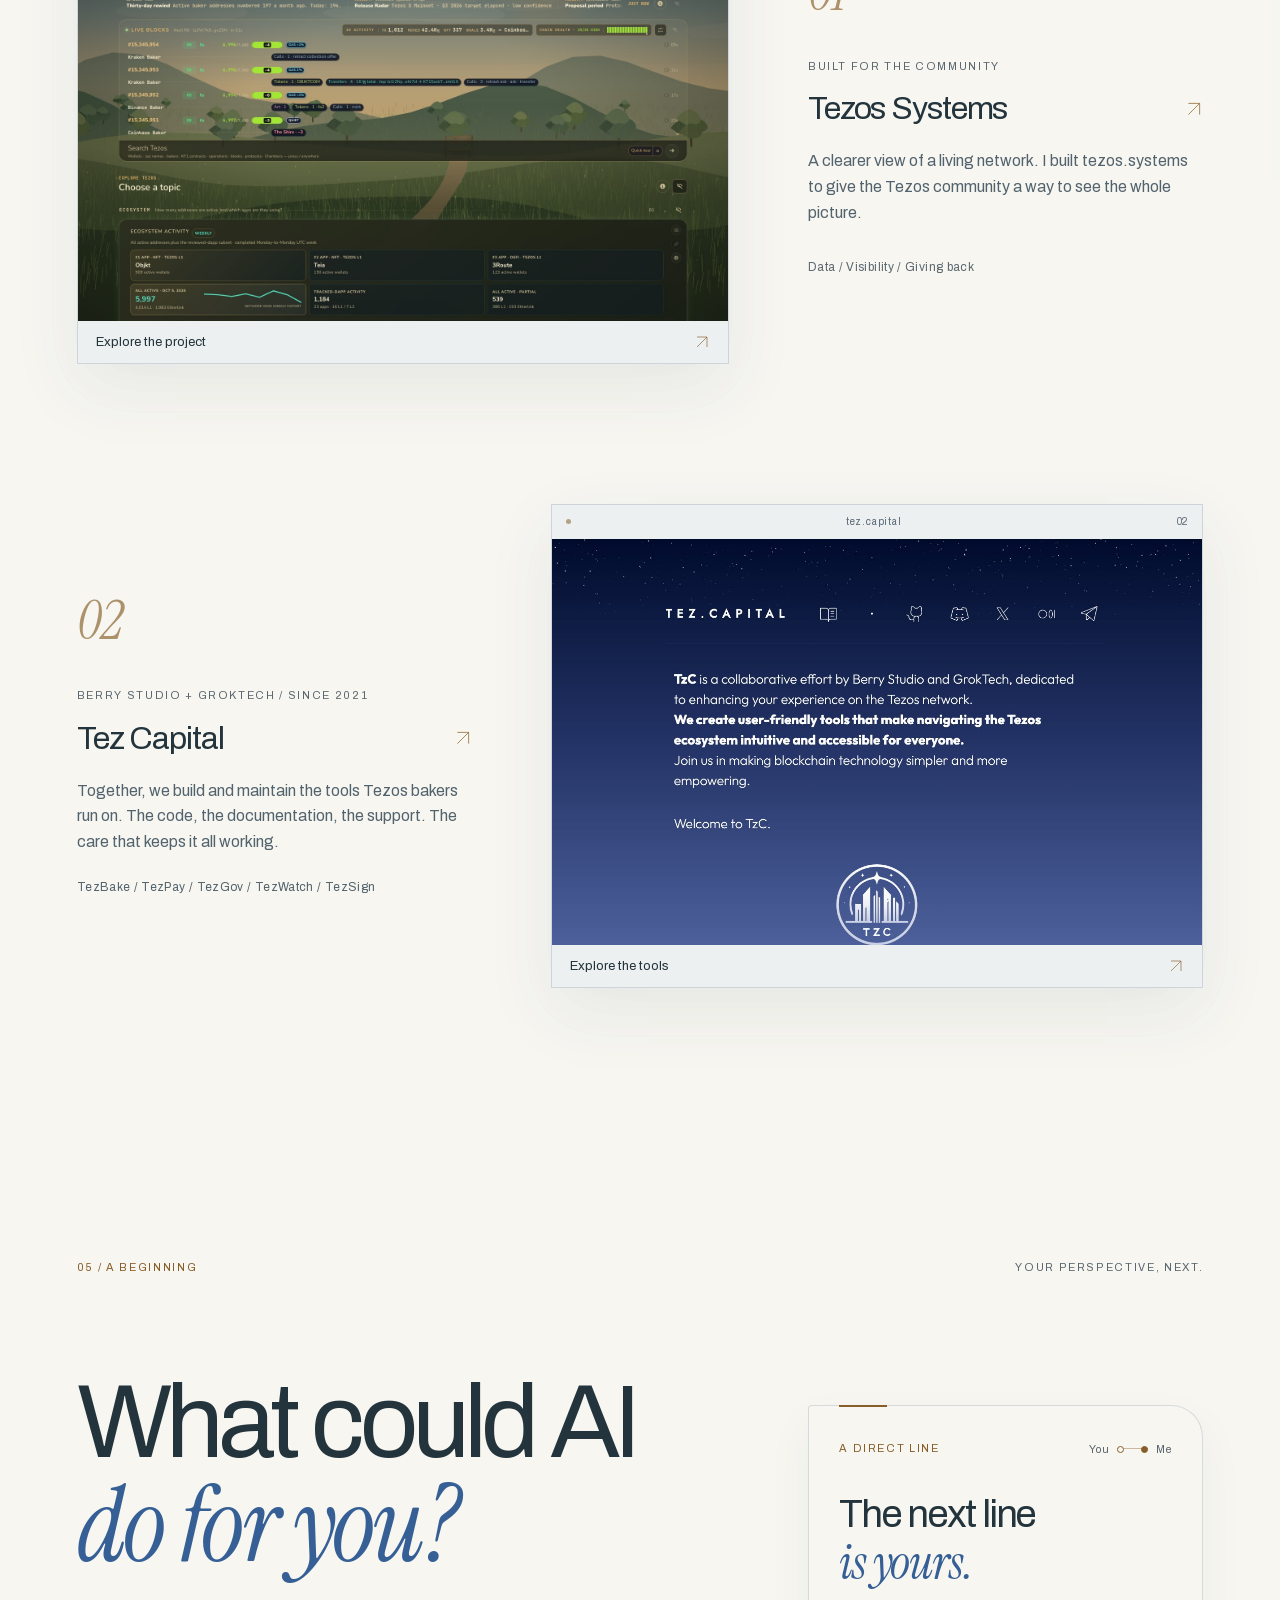
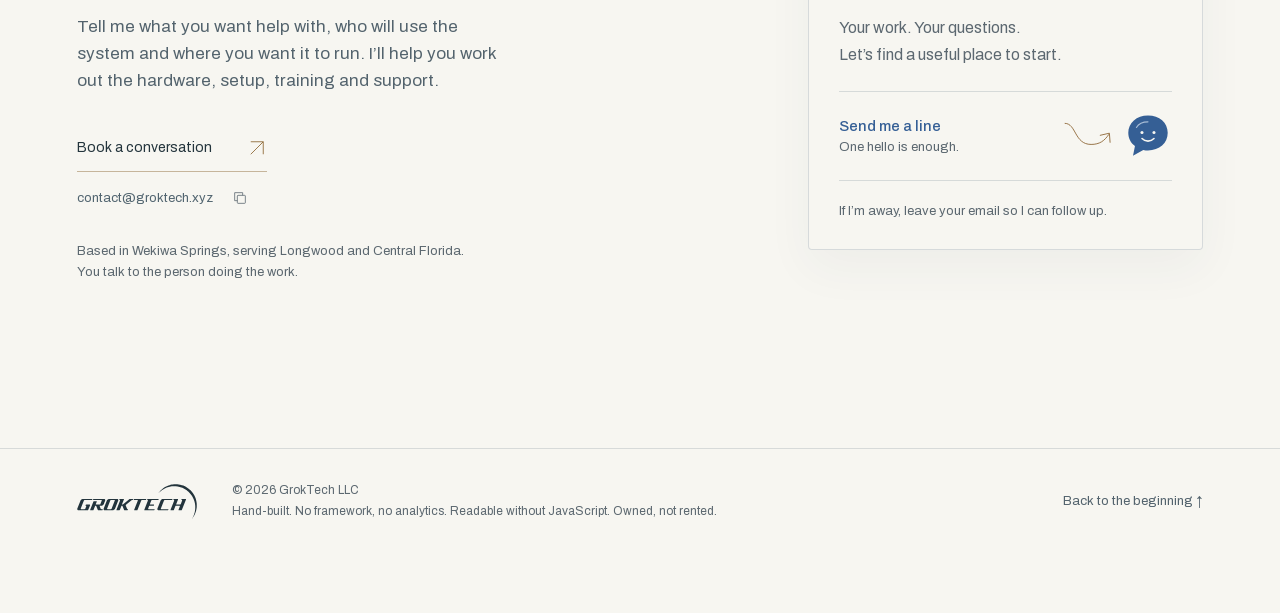
==== commit 8a86fada: "Launch the Sovereign AI Launch offer across the site - Name the offer on the homepage (hero route li" ====
--- a/index.html
+++ b/index.html
@@ -32,7 +32,7 @@
 
   <link rel="preload" href="assets/fonts/archivo-var.woff2" as="font" type="font/woff2" crossorigin>
   <link rel="preload" href="assets/fonts/instrument-serif-italic.woff2" as="font" type="font/woff2" crossorigin>
-  <link rel="stylesheet" href="assets/css/site.css?v=0576ffe9b4d0">
+  <link rel="stylesheet" href="assets/css/site.css?v=f1e907fe4909">
   <link rel="stylesheet" href="assets/css/effects.css?v=97520d71a416">
   <script src="assets/js/site.js?v=728b09d167bd" defer></script>
   <link rel="preload" href="assets/css/chat.css?v=51cb0602b343" as="style" data-chat-style>
@@ -128,7 +128,7 @@
 <div class="hero-actions">
 <a class="primary-link" href="/services/sovereign-ai/"><span>Explore private AI</span><svg viewBox="0 0 32 32" fill="none" stroke="currentColor" stroke-width="1.3" aria-hidden="true" focusable="false"><path d="M6 26 26 6M6 6h20v20"/></svg></a>
 <div class="conversation-alternatives"><a class="booking-link" href="https://calendly.com/groktech" target="_blank" rel="noopener">Book a conversation <span aria-hidden="true">↗</span><span class="sr-only"> (opens in a new tab)</span></a><div class="email-options"><a class="email" href="mailto:contact@groktech.xyz">contact@groktech.xyz</a><button class="copy-email" type="button" data-copy-email hidden aria-label="Copy email address"><svg viewBox="0 0 24 24" fill="none" stroke="currentColor" stroke-width="1.2" aria-hidden="true"><rect x="8" y="8" width="12" height="12" rx="1"/><path d="M16 8V4H4v12h4"/></svg></button></div></div>
-</div><p class="chat-route">Fixed-price setup and training. Optional monthly care.</p>
+</div><p class="chat-route">The Sovereign AI Launch. Fixed price, hardware you own, optional monthly care.</p>
 </div></div>
 <div class="hero-foot"><a href="#perspective" class="continue-link"><span class="scroll-stroke" aria-hidden="true"></span>Change the perspective <span aria-hidden="true">↓</span></a></div>
 <div class="sculpture-caption" aria-hidden="true"><span class="hairline"></span>Change the view. See the connection.</div>
@@ -142,7 +142,7 @@
 </section>
 <section class="practice scene wrap" id="practice" data-scene="practice" aria-labelledby="practice-title">
 <div class="scene-kicker"><span class="eyebrow">03 / Practice</span><span class="eyebrow">Thought, made tangible.</span></div>
-<div class="practice-layout"><div class="practice-intro"><h2 id="practice-title">From first setup<br><em>to everyday use.</em></h2><p>I buy and configure the hardware, install your AI system and teach you how to use it. Setup and training have a fixed project price. Ongoing support is available through a separate monthly agreement.</p><a class="text-link" href="mailto:contact@groktech.xyz" data-chat-open>Tell me what you want AI to do <svg viewBox="0 0 32 32" fill="none" stroke="currentColor" stroke-width="1.3" aria-hidden="true" focusable="false"><path d="M6 26 26 6M6 6h20v20"/></svg></a><p class="practice-note">Hardware quoted separately.<br> Hosting and support priced separately.</p></div><div class="practice-right"><p class="index-hint">Your system, from the ground up <span aria-hidden="true">↓</span></p><div class="practice-index"><details class="index-row" id="service-ai"><summary><span class="row-number">01</span><h3>Sovereign AI</h3><span class="row-note">Private AI, on hardware you own.</span><span class="row-plus" aria-hidden="true">+</span></summary><div class="row-body"><p>I source the compute, install the models and software, and configure the system around your work. We agree on the equipment, scope and fixed setup price before I begin.</p><a class="service-detail-link" href="/services/sovereign-ai/">Explore the AI service <span aria-hidden="true">↗</span></a></div></details>
+<div class="practice-layout"><div class="practice-intro"><h2 id="practice-title">From first setup<br><em>to everyday use.</em></h2><p>The Sovereign AI Launch is the whole path in one project. I source your hardware, install your private AI at your place or in my data center, load your documents and train your team. One fixed price for the build. A named guarantee behind it. Monthly care when you want it.</p><a class="text-link" href="mailto:contact@groktech.xyz" data-chat-open>Start with a free AI &amp; data exposure audit <svg viewBox="0 0 32 32" fill="none" stroke="currentColor" stroke-width="1.3" aria-hidden="true" focusable="false"><path d="M6 26 26 6M6 6h20v20"/></svg></a><p class="practice-note">Hardware quoted separately.<br> Setup and training, one fixed price.</p></div><div class="practice-right"><p class="index-hint">Your system, from the ground up <span aria-hidden="true">↓</span></p><div class="practice-index"><details class="index-row" id="service-ai"><summary><span class="row-number">01</span><h3>Sovereign AI</h3><span class="row-note">The Sovereign AI Launch, on hardware you own.</span><span class="row-plus" aria-hidden="true">+</span></summary><div class="row-body"><p>I source the compute, install the models and software, and configure the system around your work. We agree on the equipment, scope and fixed setup price before I begin.</p><a class="service-detail-link" href="/services/sovereign-ai/">Explore the AI service <span aria-hidden="true">↗</span></a></div></details>
 <details class="index-row" id="service-cloud"><summary><span class="row-number">02</span><h3>Your place. Or mine.</h3><span class="row-note">On-premises or in my data center.</span><span class="row-plus" aria-hidden="true">+</span></summary><div class="row-body"><p>Keep your equipment at your home or workplace, or have me host it in my data center. Hosted deployments have a separate monthly fee for the agreed infrastructure and maintenance.</p><a class="service-detail-link" href="/services/sovereign-ai/#deployment">Compare deployment options <span aria-hidden="true">↗</span></a></div></details>
 <details class="index-row" id="service-people"><summary><span class="row-number">03</span><h3>Hands-on training</h3><span class="row-note">Learn with the work you actually do.</span><span class="row-plus" aria-hidden="true">+</span></summary><div class="row-body"><p>I teach you how to use your system, work with your documents, check its answers and manage everyday tasks. We define the training sessions and handover as part of the fixed project scope.</p><a class="service-detail-link" href="/services/sovereign-ai/#training">What setup and training include <span aria-hidden="true">↗</span></a></div></details>
 <details class="index-row" id="service-operations"><summary><span class="row-number">04</span><h3>Monthly support &amp; security</h3><span class="row-note">Ongoing care, with priority support available.</span><span class="row-plus" aria-hidden="true">+</span></summary><div class="row-body"><p>Optional monthly agreements cover ongoing help, updates and agreed operational-security work. A paid service-level agreement can define priority response, coverage hours and escalation in writing.</p><a class="service-detail-link" href="/services/sovereign-ai/#support">Explore support and SLA options <span aria-hidden="true">↗</span></a></div></details>
@@ -151,6 +151,13 @@
 <details class="index-row" id="service-programming"><summary><span class="row-number">07</span><h3>Programming</h3><span class="row-note">These tools should talk to each other.</span><span class="row-plus" aria-hidden="true">+</span></summary><div class="row-body"><p>Scripts, integrations, internal tools and APIs. I build the connection your existing tools are missing.</p><a class="service-detail-link" href="/services/software-integrations/">Explore software and integrations <span aria-hidden="true">↗</span></a></div></details>
 <details class="index-row" id="service-automation"><summary><span class="row-number">08</span><h3>Automation</h3><span class="row-note">We keep re-entering the same data.</span><span class="row-plus" aria-hidden="true">+</span></summary><div class="row-body"><p>Provisioning systems, connecting tools and removing repetitive work. I write the automation and handle the exceptions, from infrastructure to everyday workflows.</p><a class="service-detail-link" href="/services/business-automation/">Explore business automation <span aria-hidden="true">↗</span></a></div></details></div></div></div>
 <aside class="credibility-strip" aria-label="Experience and operational background"><p><strong>21<span> years</span></strong><span>Hands-on IT experience</span></p><p><strong>99.99<span>%</span></strong><span>Historical uptime</span></p><p class="requirements-note"><strong>CMMC Level 2 / ISO 27001</strong><span>Experience meeting demanding requirements</span></p></aside>
+<aside class="offer-block" aria-labelledby="offer-title">
+<p class="eyebrow">The offer</p>
+<h3 id="offer-title">The Sovereign AI Launch.<br><em>Your own private company AI.</em></h3>
+<p>I source and order your hardware the day you say yes. When it arrives, the build begins. Your system goes live, loaded with your documents, and your team is trained on it, within 30 days of hardware in hand. If it is not, I keep working free until it is.</p>
+<p class="offer-meta">Launch from $12,000. Scale from $28,000. Sovereign from $50,000. Hardware quoted separately. Care plans from $750 a month.</p>
+<a class="text-link" href="/services/sovereign-ai/">See what the Launch includes <span aria-hidden="true">↗</span></a>
+</aside>
 <div class="local-introduction" aria-labelledby="local-title">
 <div><p class="eyebrow">Longwood / Central Florida</p><h3 id="local-title">Private AI.<br><em>A local relationship.</em></h3></div>
 <div><p>For individuals, businesses and corporate teams in Longwood and Central Florida. You work directly with the person selecting the hardware, installing the system and teaching you how to use it. Infrastructure, software and automation services support the work around it.</p><a class="text-link" href="/longwood-it-consulting/">AI &amp; IT services for Longwood <span aria-hidden="true">↗</span></a></div>
--- a/assets/css/site.css
+++ b/assets/css/site.css
@@ -30,3 +30,13 @@
 .grok-history time{display:inline-block;min-width:44px;color:var(--gold)}
 @media(max-width:760px){.grok-entry{margin-top:18px;padding-top:14px}.grok-entry dfn{font-size:32px}.grok-entry .grok-meaning{margin-top:8px;font-size:15px}.grok-entry .grok-history{margin-top:8px}}
 @media(max-height:800px) and (min-width:901px){.perception-stage{padding-top:118px}.perception-copy h2{font-size:clamp(64px,6.6vw,104px)}.grok-entry{margin-top:24px}}
+
+/* Offer block (Sovereign AI Launch) */
+.offer-block{margin-top:56px}
+.offer-block .eyebrow{color:var(--gold)}
+.offer-block h3{font-size:clamp(30px,3.4vw,56px);font-weight:380;line-height:1.04;letter-spacing:-.05em;margin-top:16px}
+.offer-block h3 em{color:var(--blue)}
+.offer-block>p:not(.eyebrow):not(.offer-meta){font-size:17px;color:#53636d;max-width:620px;margin-top:20px}
+.offer-block .offer-meta{font-size:13px;color:var(--muted);margin-top:14px;letter-spacing:.02em}
+.offer-block .text-link{margin-top:6px}
+@media(max-width:760px){.offer-block{margin-top:40px}.offer-block h3{font-size:clamp(30px,8.4vw,44px)}.offer-block>p:not(.eyebrow):not(.offer-meta){font-size:15px}}
